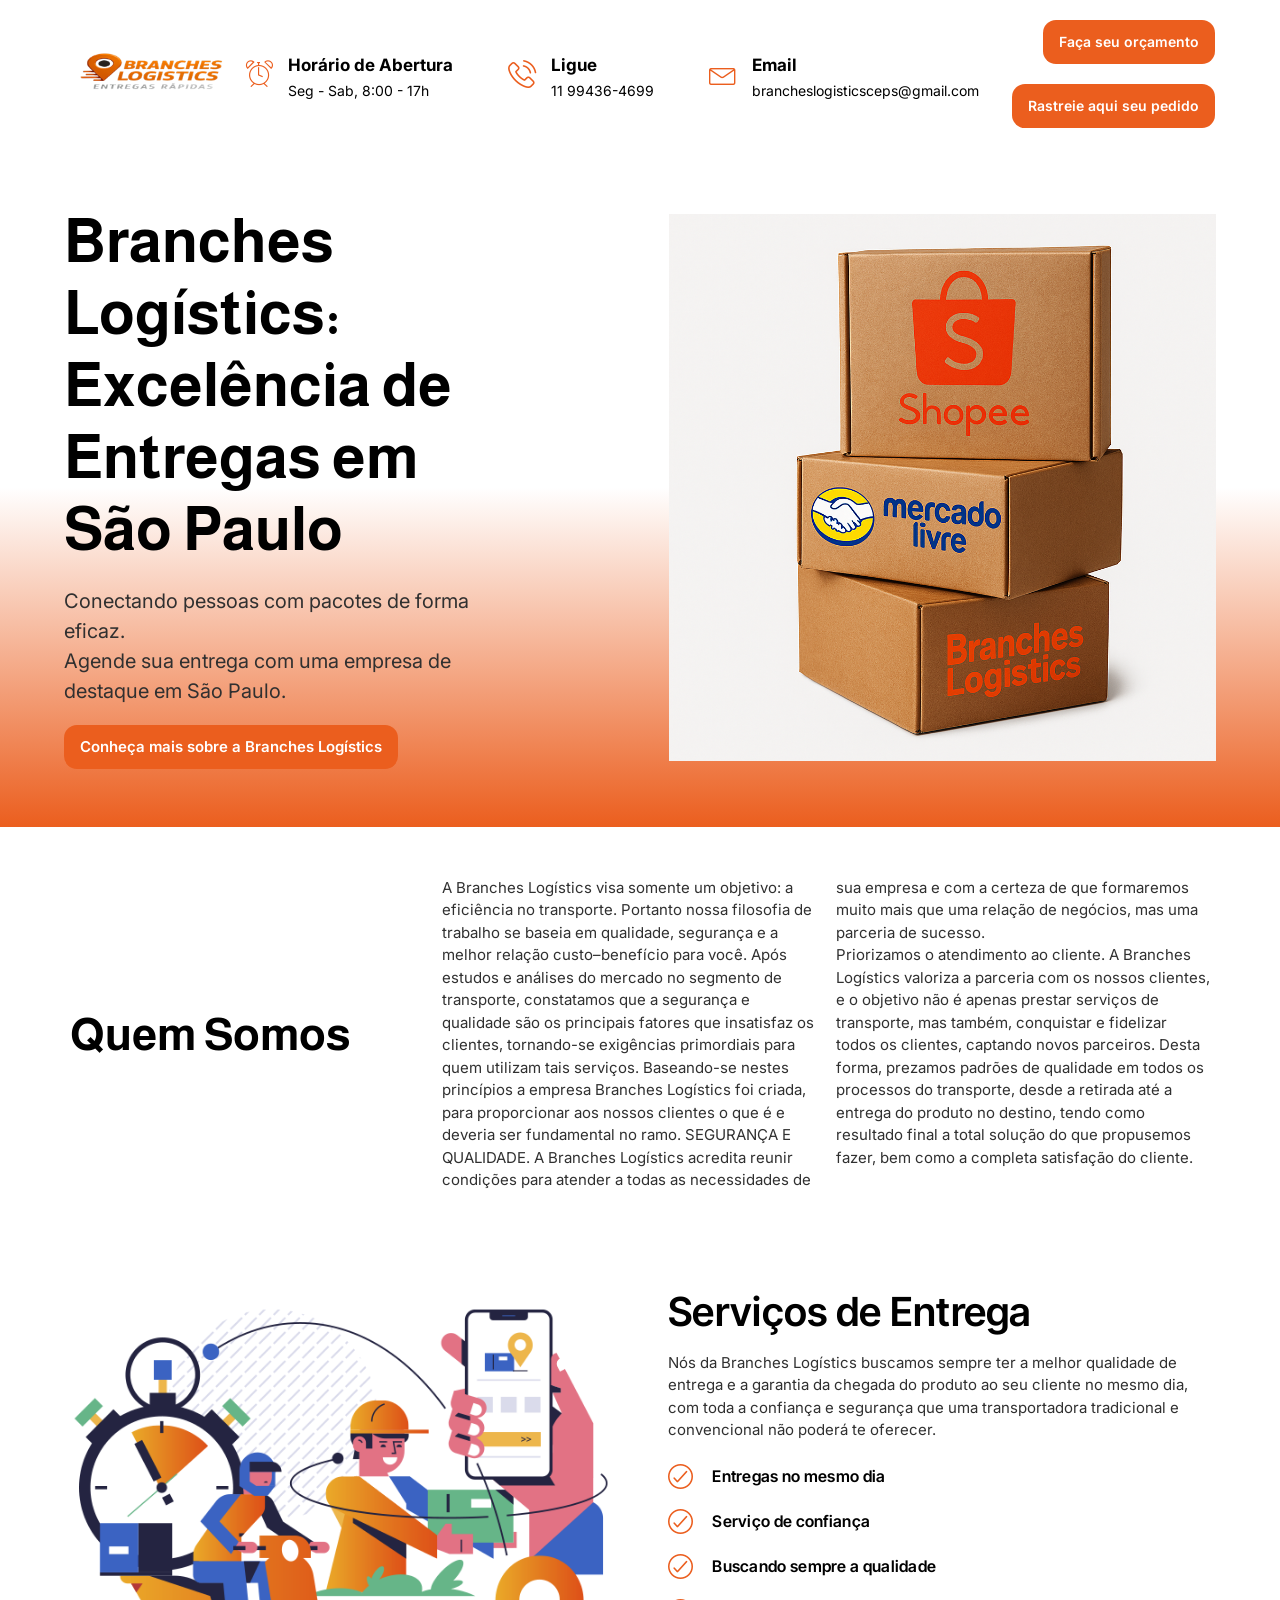
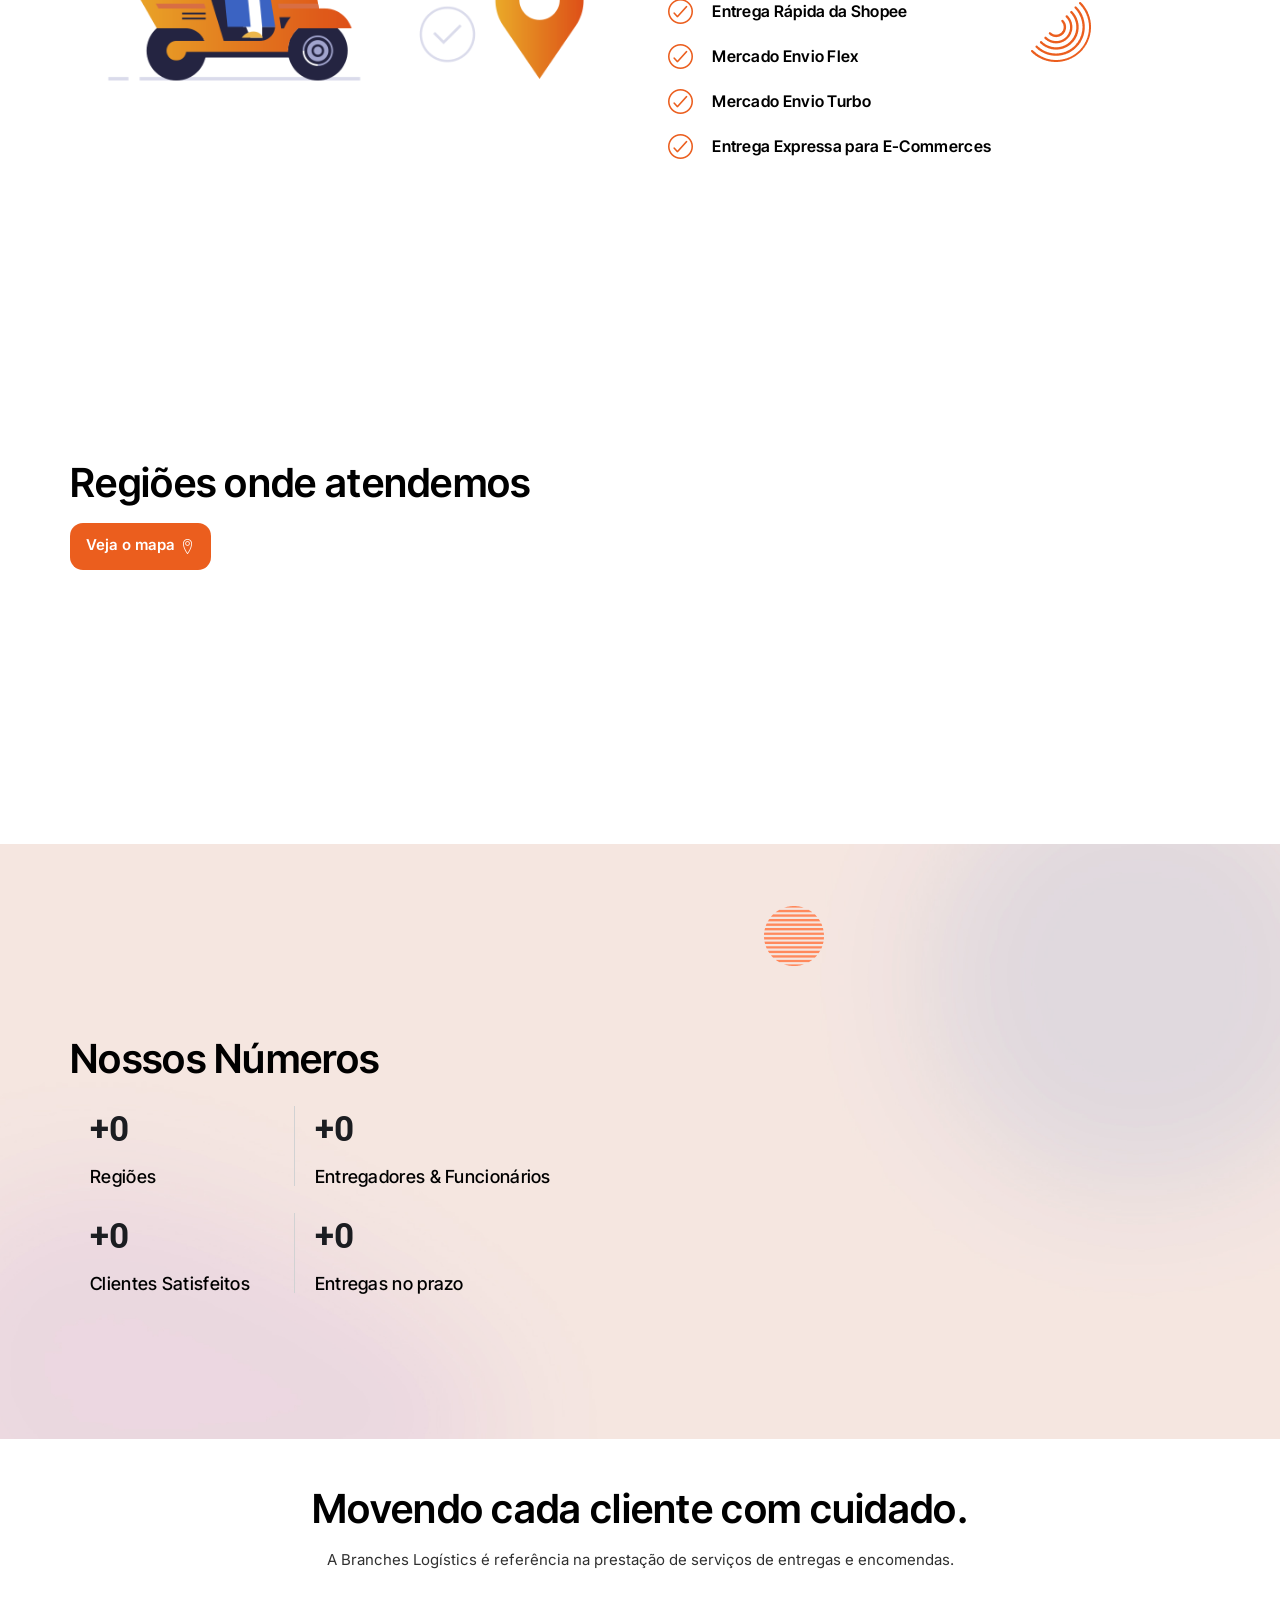
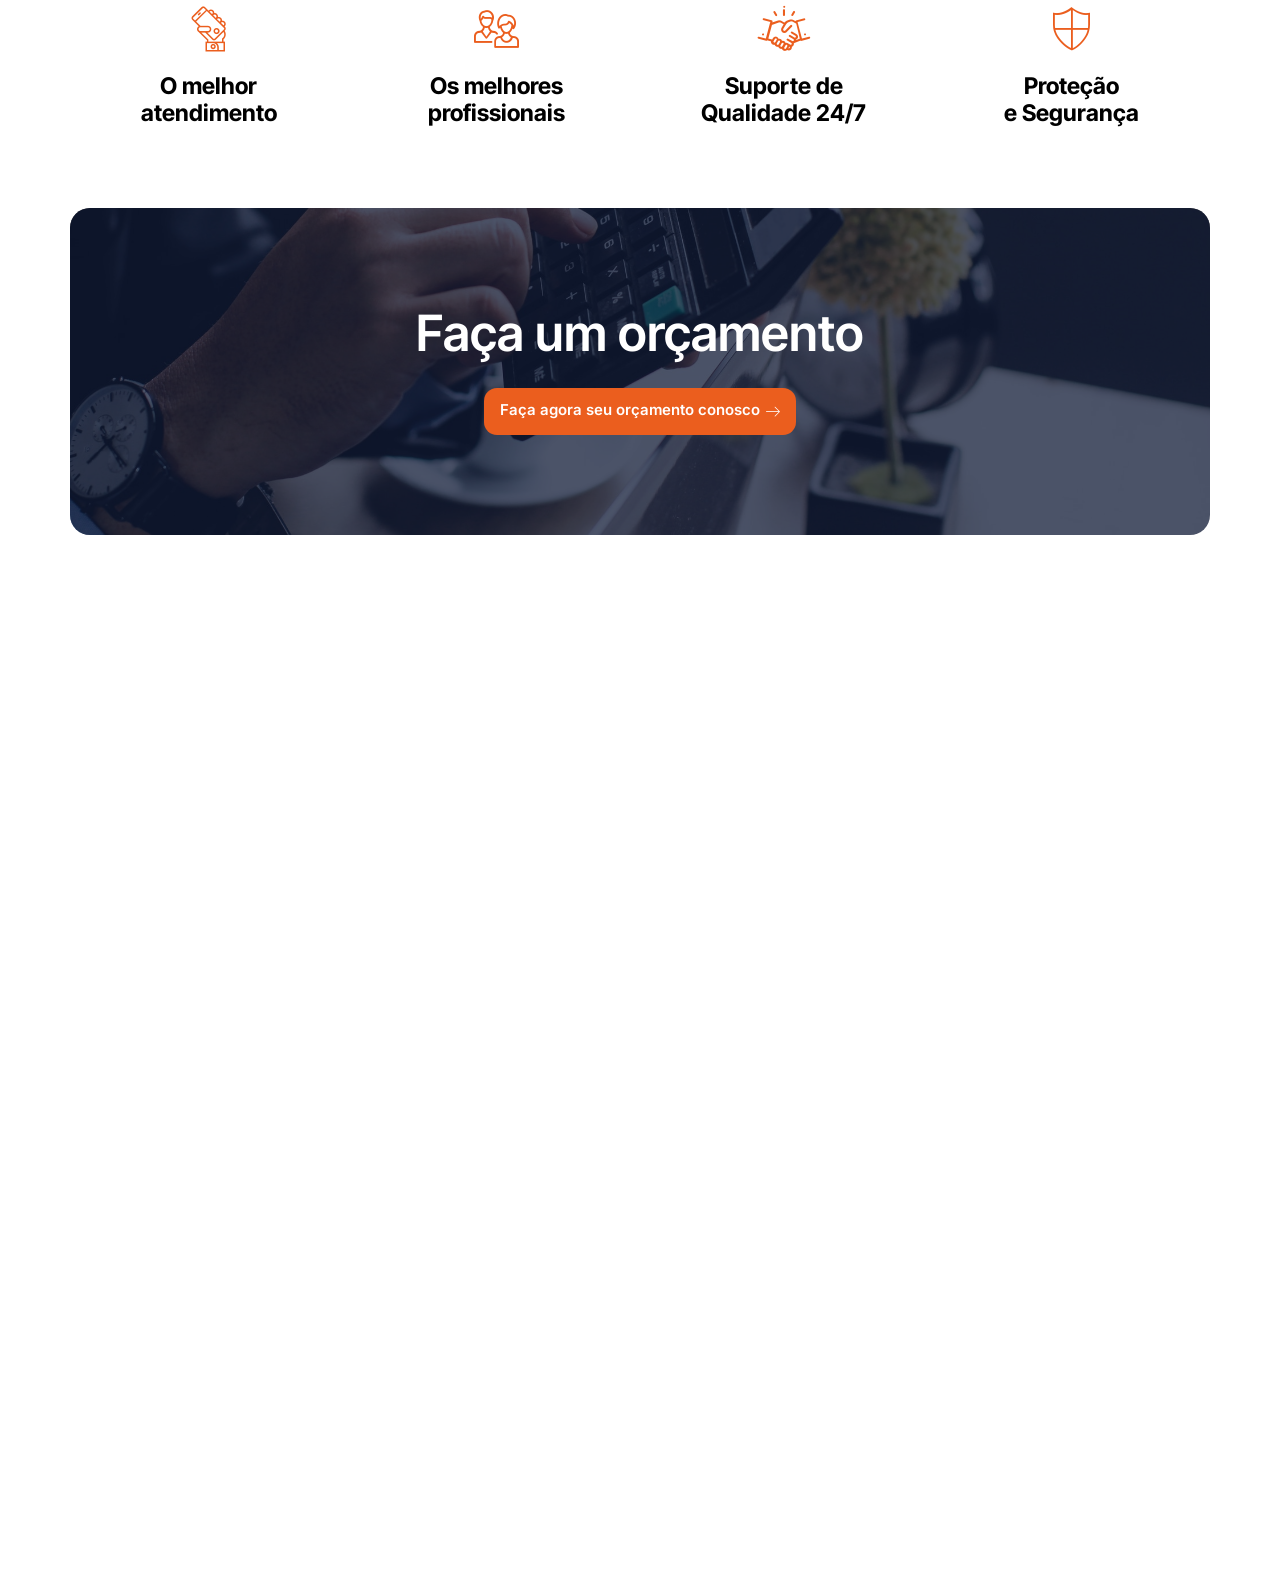
==== index.html @ d9b0947a "Update index.html" ====
<!DOCTYPE html>
<html lang="pt-BR">

<!-- Mirrored from jgexpress.com.br/ by HTTrack Website Copier/3.x [XR&CO'2014], Fri, 16 May 2025 19:35:27 GMT -->
<!-- Added by HTTrack -->
<meta http-equiv="content-type" content="text/html;charset=UTF-8" /><!-- /Added by HTTrack -->

<head>
	<meta charset="UTF-8">
	<meta name='robots' content='index, follow, max-image-preview:large, max-snippet:-1, max-video-preview:-1' />
	<style>
		img:is([sizes="auto" i], [sizes^="auto," i]) {
			contain-intrinsic-size: 3000px 1500px
		}
	</style>

	<!-- Google Tag Manager for WordPress by gtm4wp.com -->
	<script data-cfasync="false" data-pagespeed-no-defer>
		var gtm4wp_datalayer_name = "dataLayer";
		var dataLayer = dataLayer || [];
	</script>
	<!-- End Google Tag Manager for WordPress by gtm4wp.com -->
	<!-- This site is optimized with the Yoast SEO plugin v24.1 - https://yoast.com/wordpress/plugins/seo/ -->
	<title>Branches Logístics &#8211; Envios Flex e Transportadora Ceps.</title>
	<link rel="canonical" href="index.html" />
	<meta property="og:locale" content="pt_BR" />
	<meta property="og:type" content="website" />
	<meta property="og:title" content="Branches Logístics &#8211; Envios Flex e Transportadora Ceps." />
	<meta property="og:description"
		content="Horário de Abertura Seg &#8211; Sab, 8:00 &#8211; 17h Ligue 11 99436-4699 Email brancheslogisticsceps@gmail.com
 Faça seu orçamento Rastreie aqui seu pedido Branches Logístics: Excelência de Entregas em São Paulo Conectando pessoas com pacotes de forma eficaz.Agende sua entrega com uma empresa de destaque em São Paulo. Conheça mais sobre a Branches Logístics Quem Somos A [&hellip;]" />
	<meta property="og:url" content="https://jgexpress.com.br/" />
	<meta property="og:site_name" content="Branches Logístics" />
	<meta property="article:publisher" content="https://www.facebook.com/profile.php?viewas=100000686899395&id=61579721847602" />
	<meta property="article:modified_time" content="2025-04-14T14:12:46+00:00" />
	<meta property="og:image" content="https://jgexpress.com.br/wp-content/uploads/2022/06/alifferlogo.png" />
	<meta property="og:image:width" content="1920" />
	<meta property="og:image:height" content="1080" />
	<meta property="og:image:type" content="image/png" />
	<meta name="twitter:card" content="summary_large_image" />
	<script type="application/ld+json"
		class="yoast-schema-graph">{"@context":"https://schema.org","@graph":[{"@type":"WebPage","@id":"https://jgexpress.com.br/","url":"https://jgexpress.com.br/","name":"Branches Logístics &#8211; Envios Flex e Transportadora Ceps.","isPartOf":{"@id":"https://jgexpress.com.br/#website"},"about":{"@id":"https://jgexpress.com.br/#organization"},"primaryImageOfPage":{"@id":"https://jgexpress.com.br/#primaryimage"},"image":{"@id":"https://jgexpress.com.br/#primaryimage"},"thumbnailUrl":"https://jgexpress.com.br/wp-content/uploads/2022/06/alifferlogo.png","datePublished":"2022-06-01T20:10:25+00:00","dateModified":"2025-04-14T14:12:46+00:00","breadcrumb":{"@id":"https://jgexpress.com.br/#breadcrumb"},"inLanguage":"pt-BR","potentialAction":[{"@type":"ReadAction","target":["https://jgexpress.com.br/"]}]},{"@type":"ImageObject","inLanguage":"pt-BR","@id":"https://jgexpress.com.br/#primaryimage","url":"https://jgexpress.com.br/wp-content/uploads/2022/06/alifferlogo.png","contentUrl":"https://jgexpress.com.br/wp-content/uploads/2022/06/alifferlogo.png","width":1920,"height":1080},{"@type":"BreadcrumbList","@id":"https://jgexpress.com.br/#breadcrumb","itemListElement":[{"@type":"ListItem","position":1,"name":"Início"}]},{"@type":"WebSite","@id":"https://jgexpress.com.br/#website","url":"https://jgexpress.com.br/","name":"Branches Logístics","description":"Envios Flex e Transportadora Ceps.","publisher":{"@id":"https://jgexpress.com.br/#organization"},"potentialAction":[{"@type":"SearchAction","target":{"@type":"EntryPoint","urlTemplate":"https://jgexpress.com.br/?s={search_term_string}"},"query-input":{"@type":"PropertyValueSpecification","valueRequired":true,"valueName":"search_term_string"}}],"inLanguage":"pt-BR"},{"@type":"Organization","@id":"https://jgexpress.com.br/#organization","name":"Branches Logístics","url":"https://jgexpress.com.br/","logo":{"@type":"ImageObject","inLanguage":"pt-BR","@id":"https://jgexpress.com.br/#/schema/logo/image/","url":"https://jgexpress.com.br/wp-content/uploads/2022/06/alifferlogo.png","contentUrl":"https://jgexpress.com.br/wp-content/uploads/2022/06/alifferlogo.png","width":1920,"height":1080,"caption":"Branches Logístics"},"image":{"@id":"https://jgexpress.com.br/#/schema/logo/image/"},"sameAs":["https://www.facebook.com/profile.php?viewas=100000686899395&id=61579721847602","https://www.instagram.com/logistica_branches/"]}]}</script>
	<!-- / Yoast SEO plugin. -->
	<!-- Google tag (gtag.js) -->
<script async src="https://www.googletagmanager.com/gtag/js?id=AW-17474644419"></script>
<script>
  window.dataLayer = window.dataLayer || [];
  function gtag(){dataLayer.push(arguments);}
  gtag('js', new Date());

  gtag('config', 'AW-17474644419');
</script>


	<link rel="alternate" type="application/rss+xml" title="Feed para Branches Logístics &raquo;"
		href="feed/index.html" />
	<link rel="alternate" type="application/rss+xml" title="Feed de comentários para Branches Logístics &raquo;"
		href="comments/feed/index.html" />
	<script>
		window._wpemojiSettings = { "baseUrl": "https:\/\/s.w.org\/images\/core\/emoji\/15.1.0\/72x72\/", "ext": ".png", "svgUrl": "https:\/\/s.w.org\/images\/core\/emoji\/15.1.0\/svg\/", "svgExt": ".svg", "source": { "concatemoji": "https:\/\/jgexpress.com.br\/wp-includes\/js\/wp-emoji-release.min.js?ver=6.8.1" } };
		/*! This file is auto-generated */
		!function (i, n) { var o, s, e; function c(e) { try { var t = { supportTests: e, timestamp: (new Date).valueOf() }; sessionStorage.setItem(o, JSON.stringify(t)) } catch (e) { } } function p(e, t, n) { e.clearRect(0, 0, e.canvas.width, e.canvas.height), e.fillText(t, 0, 0); var t = new Uint32Array(e.getImageData(0, 0, e.canvas.width, e.canvas.height).data), r = (e.clearRect(0, 0, e.canvas.width, e.canvas.height), e.fillText(n, 0, 0), new Uint32Array(e.getImageData(0, 0, e.canvas.width, e.canvas.height).data)); return t.every(function (e, t) { return e === r[t] }) } function u(e, t, n) { switch (t) { case "flag": return n(e, "\ud83c\udff3\ufe0f\u200d\u26a7\ufe0f", "\ud83c\udff3\ufe0f\u200b\u26a7\ufe0f") ? !1 : !n(e, "\ud83c\uddfa\ud83c\uddf3", "\ud83c\uddfa\u200b\ud83c\uddf3") && !n(e, "\ud83c\udff4\udb40\udc67\udb40\udc62\udb40\udc65\udb40\udc6e\udb40\udc67\udb40\udc7f", "\ud83c\udff4\u200b\udb40\udc67\u200b\udb40\udc62\u200b\udb40\udc65\u200b\udb40\udc6e\u200b\udb40\udc67\u200b\udb40\udc7f"); case "emoji": return !n(e, "\ud83d\udc26\u200d\ud83d\udd25", "\ud83d\udc26\u200b\ud83d\udd25") }return !1 } function f(e, t, n) { var r = "undefined" != typeof WorkerGlobalScope && self instanceof WorkerGlobalScope ? new OffscreenCanvas(300, 150) : i.createElement("canvas"), a = r.getContext("2d", { willReadFrequently: !0 }), o = (a.textBaseline = "top", a.font = "600 32px Arial", {}); return e.forEach(function (e) { o[e] = t(a, e, n) }), o } function t(e) { var t = i.createElement("script"); t.src = e, t.defer = !0, i.head.appendChild(t) } "undefined" != typeof Promise && (o = "wpEmojiSettingsSupports", s = ["flag", "emoji"], n.supports = { everything: !0, everythingExceptFlag: !0 }, e = new Promise(function (e) { i.addEventListener("DOMContentLoaded", e, { once: !0 }) }), new Promise(function (t) { var n = function () { try { var e = JSON.parse(sessionStorage.getItem(o)); if ("object" == typeof e && "number" == typeof e.timestamp && (new Date).valueOf() < e.timestamp + 604800 && "object" == typeof e.supportTests) return e.supportTests } catch (e) { } return null }(); if (!n) { if ("undefined" != typeof Worker && "undefined" != typeof OffscreenCanvas && "undefined" != typeof URL && URL.createObjectURL && "undefined" != typeof Blob) try { var e = "postMessage(" + f.toString() + "(" + [JSON.stringify(s), u.toString(), p.toString()].join(",") + "));", r = new Blob([e], { type: "text/javascript" }), a = new Worker(URL.createObjectURL(r), { name: "wpTestEmojiSupports" }); return void (a.onmessage = function (e) { c(n = e.data), a.terminate(), t(n) }) } catch (e) { } c(n = f(s, u, p)) } t(n) }).then(function (e) { for (var t in e) n.supports[t] = e[t], n.supports.everything = n.supports.everything && n.supports[t], "flag" !== t && (n.supports.everythingExceptFlag = n.supports.everythingExceptFlag && n.supports[t]); n.supports.everythingExceptFlag = n.supports.everythingExceptFlag && !n.supports.flag, n.DOMReady = !1, n.readyCallback = function () { n.DOMReady = !0 } }).then(function () { return e }).then(function () { var e; n.supports.everything || (n.readyCallback(), (e = n.source || {}).concatemoji ? t(e.concatemoji) : e.wpemoji && e.twemoji && (t(e.twemoji), t(e.wpemoji))) })) }((window, document), window._wpemojiSettings);
	</script>
	<link rel='stylesheet' id='tf-font-awesome-css'
		href='wp-content/plugins/elementor/assets/lib/font-awesome/css/all.min0899.css?ver=6.8.1' media='all' />
	<link rel='stylesheet' id='tf-regular-css'
		href='wp-content/plugins/elementor/assets/lib/font-awesome/css/regular.min0899.css?ver=6.8.1' media='all' />
	<link rel='stylesheet' id='tf-header-footer-css'
		href='wp-content/plugins/themesflat-addons-for-elementor/assets/css/tf-header-footer0899.css?ver=6.8.1'
		media='all' />
	<style id='wp-emoji-styles-inline-css'>
		img.wp-smiley,
		img.emoji {
			display: inline !important;
			border: none !important;
			box-shadow: none !important;
			height: 1em !important;
			width: 1em !important;
			margin: 0 0.07em !important;
			vertical-align: -0.1em !important;
			background: none !important;
			padding: 0 !important;
		}
	</style>
	<style id='global-styles-inline-css'>
		:root {
			--wp--preset--aspect-ratio--square: 1;
			--wp--preset--aspect-ratio--4-3: 4/3;
			--wp--preset--aspect-ratio--3-4: 3/4;
			--wp--preset--aspect-ratio--3-2: 3/2;
			--wp--preset--aspect-ratio--2-3: 2/3;
			--wp--preset--aspect-ratio--16-9: 16/9;
			--wp--preset--aspect-ratio--9-16: 9/16;
			--wp--preset--color--black: #000000;
			--wp--preset--color--cyan-bluish-gray: #abb8c3;
			--wp--preset--color--white: #ffffff;
			--wp--preset--color--pale-pink: #f78da7;
			--wp--preset--color--vivid-red: #cf2e2e;
			--wp--preset--color--luminous-vivid-orange: #ff6900;
			--wp--preset--color--luminous-vivid-amber: #fcb900;
			--wp--preset--color--light-green-cyan: #7bdcb5;
			--wp--preset--color--vivid-green-cyan: #00d084;
			--wp--preset--color--pale-cyan-blue: #8ed1fc;
			--wp--preset--color--vivid-cyan-blue: #0693e3;
			--wp--preset--color--vivid-purple: #9b51e0;
			--wp--preset--gradient--vivid-cyan-blue-to-vivid-purple: linear-gradient(135deg, rgba(6, 147, 227, 1) 0%, rgb(155, 81, 224) 100%);
			--wp--preset--gradient--light-green-cyan-to-vivid-green-cyan: linear-gradient(135deg, rgb(122, 220, 180) 0%, rgb(0, 208, 130) 100%);
			--wp--preset--gradient--luminous-vivid-amber-to-luminous-vivid-orange: linear-gradient(135deg, rgba(252, 185, 0, 1) 0%, rgba(255, 105, 0, 1) 100%);
			--wp--preset--gradient--luminous-vivid-orange-to-vivid-red: linear-gradient(135deg, rgba(255, 105, 0, 1) 0%, rgb(207, 46, 46) 100%);
			--wp--preset--gradient--very-light-gray-to-cyan-bluish-gray: linear-gradient(135deg, rgb(238, 238, 238) 0%, rgb(169, 184, 195) 100%);
			--wp--preset--gradient--cool-to-warm-spectrum: linear-gradient(135deg, rgb(74, 234, 220) 0%, rgb(151, 120, 209) 20%, rgb(207, 42, 186) 40%, rgb(238, 44, 130) 60%, rgb(251, 105, 98) 80%, rgb(254, 248, 76) 100%);
			--wp--preset--gradient--blush-light-purple: linear-gradient(135deg, rgb(255, 206, 236) 0%, rgb(152, 150, 240) 100%);
			--wp--preset--gradient--blush-bordeaux: linear-gradient(135deg, rgb(254, 205, 165) 0%, rgb(254, 45, 45) 50%, rgb(107, 0, 62) 100%);
			--wp--preset--gradient--luminous-dusk: linear-gradient(135deg, rgb(255, 203, 112) 0%, rgb(199, 81, 192) 50%, rgb(65, 88, 208) 100%);
			--wp--preset--gradient--pale-ocean: linear-gradient(135deg, rgb(255, 245, 203) 0%, rgb(182, 227, 212) 50%, rgb(51, 167, 181) 100%);
			--wp--preset--gradient--electric-grass: linear-gradient(135deg, rgb(202, 248, 128) 0%, rgb(113, 206, 126) 100%);
			--wp--preset--gradient--midnight: linear-gradient(135deg, rgb(2, 3, 129) 0%, rgb(40, 116, 252) 100%);
			--wp--preset--font-size--small: 13px;
			--wp--preset--font-size--medium: 20px;
			--wp--preset--font-size--large: 36px;
			--wp--preset--font-size--x-large: 42px;
			--wp--preset--spacing--20: 0.44rem;
			--wp--preset--spacing--30: 0.67rem;
			--wp--preset--spacing--40: 1rem;
			--wp--preset--spacing--50: 1.5rem;
			--wp--preset--spacing--60: 2.25rem;
			--wp--preset--spacing--70: 3.38rem;
			--wp--preset--spacing--80: 5.06rem;
			--wp--preset--shadow--natural: 6px 6px 9px rgba(0, 0, 0, 0.2);
			--wp--preset--shadow--deep: 12px 12px 50px rgba(0, 0, 0, 0.4);
			--wp--preset--shadow--sharp: 6px 6px 0px rgba(0, 0, 0, 0.2);
			--wp--preset--shadow--outlined: 6px 6px 0px -3px rgba(255, 255, 255, 1), 6px 6px rgba(0, 0, 0, 1);
			--wp--preset--shadow--crisp: 6px 6px 0px rgba(0, 0, 0, 1);
		}

		:root {
			--wp--style--global--content-size: 800px;
			--wp--style--global--wide-size: 1200px;
		}

		:where(body) {
			margin: 0;
		}

		.wp-site-blocks>.alignleft {
			float: left;
			margin-right: 2em;
		}

		.wp-site-blocks>.alignright {
			float: right;
			margin-left: 2em;
		}

		.wp-site-blocks>.aligncenter {
			justify-content: center;
			margin-left: auto;
			margin-right: auto;
		}

		:where(.wp-site-blocks)>* {
			margin-block-start: 24px;
			margin-block-end: 0;
		}

		:where(.wp-site-blocks)> :first-child {
			margin-block-start: 0;
		}

		:where(.wp-site-blocks)> :last-child {
			margin-block-end: 0;
		}

		:root {
			--wp--style--block-gap: 24px;
		}

		:root :where(.is-layout-flow)> :first-child {
			margin-block-start: 0;
		}

		:root :where(.is-layout-flow)> :last-child {
			margin-block-end: 0;
		}

		:root :where(.is-layout-flow)>* {
			margin-block-start: 24px;
			margin-block-end: 0;
		}

		:root :where(.is-layout-constrained)> :first-child {
			margin-block-start: 0;
		}

		:root :where(.is-layout-constrained)> :last-child {
			margin-block-end: 0;
		}

		:root :where(.is-layout-constrained)>* {
			margin-block-start: 24px;
			margin-block-end: 0;
		}

		:root :where(.is-layout-flex) {
			gap: 24px;
		}

		:root :where(.is-layout-grid) {
			gap: 24px;
		}

		.is-layout-flow>.alignleft {
			float: left;
			margin-inline-start: 0;
			margin-inline-end: 2em;
		}

		.is-layout-flow>.alignright {
			float: right;
			margin-inline-start: 2em;
			margin-inline-end: 0;
		}

		.is-layout-flow>.aligncenter {
			margin-left: auto !important;
			margin-right: auto !important;
		}

		.is-layout-constrained>.alignleft {
			float: left;
			margin-inline-start: 0;
			margin-inline-end: 2em;
		}

		.is-layout-constrained>.alignright {
			float: right;
			margin-inline-start: 2em;
			margin-inline-end: 0;
		}

		.is-layout-constrained>.aligncenter {
			margin-left: auto !important;
			margin-right: auto !important;
		}

		.is-layout-constrained> :where(:not(.alignleft):not(.alignright):not(.alignfull)) {
			max-width: var(--wp--style--global--content-size);
			margin-left: auto !important;
			margin-right: auto !important;
		}

		.is-layout-constrained>.alignwide {
			max-width: var(--wp--style--global--wide-size);
		}

		body .is-layout-flex {
			display: flex;
		}

		.is-layout-flex {
			flex-wrap: wrap;
			align-items: center;
		}

		.is-layout-flex> :is(*, div) {
			margin: 0;
		}

		body .is-layout-grid {
			display: grid;
		}

		.is-layout-grid> :is(*, div) {
			margin: 0;
		}

		body {
			padding-top: 0px;
			padding-right: 0px;
			padding-bottom: 0px;
			padding-left: 0px;
		}

		a:where(:not(.wp-element-button)) {
			text-decoration: underline;
		}

		:root :where(.wp-element-button, .wp-block-button__link) {
			background-color: #32373c;
			border-width: 0;
			color: #fff;
			font-family: inherit;
			font-size: inherit;
			line-height: inherit;
			padding: calc(0.667em + 2px) calc(1.333em + 2px);
			text-decoration: none;
		}

		.has-black-color {
			color: var(--wp--preset--color--black) !important;
		}

		.has-cyan-bluish-gray-color {
			color: var(--wp--preset--color--cyan-bluish-gray) !important;
		}

		.has-white-color {
			color: var(--wp--preset--color--white) !important;
		}

		.has-pale-pink-color {
			color: var(--wp--preset--color--pale-pink) !important;
		}

		.has-vivid-red-color {
			color: var(--wp--preset--color--vivid-red) !important;
		}

		.has-luminous-vivid-orange-color {
			color: var(--wp--preset--color--luminous-vivid-orange) !important;
		}

		.has-luminous-vivid-amber-color {
			color: var(--wp--preset--color--luminous-vivid-amber) !important;
		}

		.has-light-green-cyan-color {
			color: var(--wp--preset--color--light-green-cyan) !important;
		}

		.has-vivid-green-cyan-color {
			color: var(--wp--preset--color--vivid-green-cyan) !important;
		}

		.has-pale-cyan-blue-color {
			color: var(--wp--preset--color--pale-cyan-blue) !important;
		}

		.has-vivid-cyan-blue-color {
			color: var(--wp--preset--color--vivid-cyan-blue) !important;
		}

		.has-vivid-purple-color {
			color: var(--wp--preset--color--vivid-purple) !important;
		}

		.has-black-background-color {
			background-color: var(--wp--preset--color--black) !important;
		}

		.has-cyan-bluish-gray-background-color {
			background-color: var(--wp--preset--color--cyan-bluish-gray) !important;
		}

		.has-white-background-color {
			background-color: var(--wp--preset--color--white) !important;
		}

		.has-pale-pink-background-color {
			background-color: var(--wp--preset--color--pale-pink) !important;
		}

		.has-vivid-red-background-color {
			background-color: var(--wp--preset--color--vivid-red) !important;
		}

		.has-luminous-vivid-orange-background-color {
			background-color: var(--wp--preset--color--luminous-vivid-orange) !important;
		}

		.has-luminous-vivid-amber-background-color {
			background-color: var(--wp--preset--color--luminous-vivid-amber) !important;
		}

		.has-light-green-cyan-background-color {
			background-color: var(--wp--preset--color--light-green-cyan) !important;
		}

		.has-vivid-green-cyan-background-color {
			background-color: var(--wp--preset--color--vivid-green-cyan) !important;
		}

		.has-pale-cyan-blue-background-color {
			background-color: var(--wp--preset--color--pale-cyan-blue) !important;
		}

		.has-vivid-cyan-blue-background-color {
			background-color: var(--wp--preset--color--vivid-cyan-blue) !important;
		}

		.has-vivid-purple-background-color {
			background-color: var(--wp--preset--color--vivid-purple) !important;
		}

		.has-black-border-color {
			border-color: var(--wp--preset--color--black) !important;
		}

		.has-cyan-bluish-gray-border-color {
			border-color: var(--wp--preset--color--cyan-bluish-gray) !important;
		}

		.has-white-border-color {
			border-color: var(--wp--preset--color--white) !important;
		}

		.has-pale-pink-border-color {
			border-color: var(--wp--preset--color--pale-pink) !important;
		}

		.has-vivid-red-border-color {
			border-color: var(--wp--preset--color--vivid-red) !important;
		}

		.has-luminous-vivid-orange-border-color {
			border-color: var(--wp--preset--color--luminous-vivid-orange) !important;
		}

		.has-luminous-vivid-amber-border-color {
			border-color: var(--wp--preset--color--luminous-vivid-amber) !important;
		}

		.has-light-green-cyan-border-color {
			border-color: var(--wp--preset--color--light-green-cyan) !important;
		}

		.has-vivid-green-cyan-border-color {
			border-color: var(--wp--preset--color--vivid-green-cyan) !important;
		}

		.has-pale-cyan-blue-border-color {
			border-color: var(--wp--preset--color--pale-cyan-blue) !important;
		}

		.has-vivid-cyan-blue-border-color {
			border-color: var(--wp--preset--color--vivid-cyan-blue) !important;
		}

		.has-vivid-purple-border-color {
			border-color: var(--wp--preset--color--vivid-purple) !important;
		}

		.has-vivid-cyan-blue-to-vivid-purple-gradient-background {
			background: var(--wp--preset--gradient--vivid-cyan-blue-to-vivid-purple) !important;
		}

		.has-light-green-cyan-to-vivid-green-cyan-gradient-background {
			background: var(--wp--preset--gradient--light-green-cyan-to-vivid-green-cyan) !important;
		}

		.has-luminous-vivid-amber-to-luminous-vivid-orange-gradient-background {
			background: var(--wp--preset--gradient--luminous-vivid-amber-to-luminous-vivid-orange) !important;
		}

		.has-luminous-vivid-orange-to-vivid-red-gradient-background {
			background: var(--wp--preset--gradient--luminous-vivid-orange-to-vivid-red) !important;
		}

		.has-very-light-gray-to-cyan-bluish-gray-gradient-background {
			background: var(--wp--preset--gradient--very-light-gray-to-cyan-bluish-gray) !important;
		}

		.has-cool-to-warm-spectrum-gradient-background {
			background: var(--wp--preset--gradient--cool-to-warm-spectrum) !important;
		}

		.has-blush-light-purple-gradient-background {
			background: var(--wp--preset--gradient--blush-light-purple) !important;
		}

		.has-blush-bordeaux-gradient-background {
			background: var(--wp--preset--gradient--blush-bordeaux) !important;
		}

		.has-luminous-dusk-gradient-background {
			background: var(--wp--preset--gradient--luminous-dusk) !important;
		}

		.has-pale-ocean-gradient-background {
			background: var(--wp--preset--gradient--pale-ocean) !important;
		}

		.has-electric-grass-gradient-background {
			background: var(--wp--preset--gradient--electric-grass) !important;
		}

		.has-midnight-gradient-background {
			background: var(--wp--preset--gradient--midnight) !important;
		}

		.has-small-font-size {
			font-size: var(--wp--preset--font-size--small) !important;
		}

		.has-medium-font-size {
			font-size: var(--wp--preset--font-size--medium) !important;
		}

		.has-large-font-size {
			font-size: var(--wp--preset--font-size--large) !important;
		}

		.has-x-large-font-size {
			font-size: var(--wp--preset--font-size--x-large) !important;
		}

		:root :where(.wp-block-pullquote) {
			font-size: 1.5em;
			line-height: 1.6;
		}
	</style>
	<link rel='stylesheet' id='hello-elementor-css' href='wp-content/themes/hello-elementor/style.mindeae.css?ver=3.2.1'
		media='all' />
	<link rel='stylesheet' id='hello-elementor-theme-style-css'
		href='wp-content/themes/hello-elementor/theme.mindeae.css?ver=3.2.1' media='all' />
	<link rel='stylesheet' id='hello-elementor-header-footer-css'
		href='wp-content/themes/hello-elementor/header-footer.mindeae.css?ver=3.2.1' media='all' />
	<link rel='stylesheet' id='elementor-frontend-css'
		href='wp-content/uploads/elementor/css/custom-frontend.min7d96.css?ver=1734971935' media='all' />
	<style id='elementor-frontend-inline-css'>
		@-webkit-keyframes ha_fadeIn {
			0% {
				opacity: 0
			}

			to {
				opacity: 1
			}
		}

		@keyframes ha_fadeIn {
			0% {
				opacity: 0
			}

			to {
				opacity: 1
			}
		}

		@-webkit-keyframes ha_zoomIn {
			0% {
				opacity: 0;
				-webkit-transform: scale3d(.3, .3, .3);
				transform: scale3d(.3, .3, .3)
			}

			50% {
				opacity: 1
			}
		}

		@keyframes ha_zoomIn {
			0% {
				opacity: 0;
				-webkit-transform: scale3d(.3, .3, .3);
				transform: scale3d(.3, .3, .3)
			}

			50% {
				opacity: 1
			}
		}

		@-webkit-keyframes ha_rollIn {
			0% {
				opacity: 0;
				-webkit-transform: translate3d(-100%, 0, 0) rotate3d(0, 0, 1, -120deg);
				transform: translate3d(-100%, 0, 0) rotate3d(0, 0, 1, -120deg)
			}

			to {
				opacity: 1
			}
		}

		@keyframes ha_rollIn {
			0% {
				opacity: 0;
				-webkit-transform: translate3d(-100%, 0, 0) rotate3d(0, 0, 1, -120deg);
				transform: translate3d(-100%, 0, 0) rotate3d(0, 0, 1, -120deg)
			}

			to {
				opacity: 1
			}
		}

		@-webkit-keyframes ha_bounce {

			0%,
			20%,
			53%,
			to {
				-webkit-animation-timing-function: cubic-bezier(.215, .61, .355, 1);
				animation-timing-function: cubic-bezier(.215, .61, .355, 1)
			}

			40%,
			43% {
				-webkit-transform: translate3d(0, -30px, 0) scaleY(1.1);
				transform: translate3d(0, -30px, 0) scaleY(1.1);
				-webkit-animation-timing-function: cubic-bezier(.755, .05, .855, .06);
				animation-timing-function: cubic-bezier(.755, .05, .855, .06)
			}

			70% {
				-webkit-transform: translate3d(0, -15px, 0) scaleY(1.05);
				transform: translate3d(0, -15px, 0) scaleY(1.05);
				-webkit-animation-timing-function: cubic-bezier(.755, .05, .855, .06);
				animation-timing-function: cubic-bezier(.755, .05, .855, .06)
			}

			80% {
				-webkit-transition-timing-function: cubic-bezier(.215, .61, .355, 1);
				transition-timing-function: cubic-bezier(.215, .61, .355, 1);
				-webkit-transform: translate3d(0, 0, 0) scaleY(.95);
				transform: translate3d(0, 0, 0) scaleY(.95)
			}

			90% {
				-webkit-transform: translate3d(0, -4px, 0) scaleY(1.02);
				transform: translate3d(0, -4px, 0) scaleY(1.02)
			}
		}

		@keyframes ha_bounce {

			0%,
			20%,
			53%,
			to {
				-webkit-animation-timing-function: cubic-bezier(.215, .61, .355, 1);
				animation-timing-function: cubic-bezier(.215, .61, .355, 1)
			}

			40%,
			43% {
				-webkit-transform: translate3d(0, -30px, 0) scaleY(1.1);
				transform: translate3d(0, -30px, 0) scaleY(1.1);
				-webkit-animation-timing-function: cubic-bezier(.755, .05, .855, .06);
				animation-timing-function: cubic-bezier(.755, .05, .855, .06)
			}

			70% {
				-webkit-transform: translate3d(0, -15px, 0) scaleY(1.05);
				transform: translate3d(0, -15px, 0) scaleY(1.05);
				-webkit-animation-timing-function: cubic-bezier(.755, .05, .855, .06);
				animation-timing-function: cubic-bezier(.755, .05, .855, .06)
			}

			80% {
				-webkit-transition-timing-function: cubic-bezier(.215, .61, .355, 1);
				transition-timing-function: cubic-bezier(.215, .61, .355, 1);
				-webkit-transform: translate3d(0, 0, 0) scaleY(.95);
				transform: translate3d(0, 0, 0) scaleY(.95)
			}

			90% {
				-webkit-transform: translate3d(0, -4px, 0) scaleY(1.02);
				transform: translate3d(0, -4px, 0) scaleY(1.02)
			}
		}

		@-webkit-keyframes ha_bounceIn {

			0%,
			20%,
			40%,
			60%,
			80%,
			to {
				-webkit-animation-timing-function: cubic-bezier(.215, .61, .355, 1);
				animation-timing-function: cubic-bezier(.215, .61, .355, 1)
			}

			0% {
				opacity: 0;
				-webkit-transform: scale3d(.3, .3, .3);
				transform: scale3d(.3, .3, .3)
			}

			20% {
				-webkit-transform: scale3d(1.1, 1.1, 1.1);
				transform: scale3d(1.1, 1.1, 1.1)
			}

			40% {
				-webkit-transform: scale3d(.9, .9, .9);
				transform: scale3d(.9, .9, .9)
			}

			60% {
				opacity: 1;
				-webkit-transform: scale3d(1.03, 1.03, 1.03);
				transform: scale3d(1.03, 1.03, 1.03)
			}

			80% {
				-webkit-transform: scale3d(.97, .97, .97);
				transform: scale3d(.97, .97, .97)
			}

			to {
				opacity: 1
			}
		}

		@keyframes ha_bounceIn {

			0%,
			20%,
			40%,
			60%,
			80%,
			to {
				-webkit-animation-timing-function: cubic-bezier(.215, .61, .355, 1);
				animation-timing-function: cubic-bezier(.215, .61, .355, 1)
			}

			0% {
				opacity: 0;
				-webkit-transform: scale3d(.3, .3, .3);
				transform: scale3d(.3, .3, .3)
			}

			20% {
				-webkit-transform: scale3d(1.1, 1.1, 1.1);
				transform: scale3d(1.1, 1.1, 1.1)
			}

			40% {
				-webkit-transform: scale3d(.9, .9, .9);
				transform: scale3d(.9, .9, .9)
			}

			60% {
				opacity: 1;
				-webkit-transform: scale3d(1.03, 1.03, 1.03);
				transform: scale3d(1.03, 1.03, 1.03)
			}

			80% {
				-webkit-transform: scale3d(.97, .97, .97);
				transform: scale3d(.97, .97, .97)
			}

			to {
				opacity: 1
			}
		}

		@-webkit-keyframes ha_flipInX {
			0% {
				opacity: 0;
				-webkit-transform: perspective(400px) rotate3d(1, 0, 0, 90deg);
				transform: perspective(400px) rotate3d(1, 0, 0, 90deg);
				-webkit-animation-timing-function: ease-in;
				animation-timing-function: ease-in
			}

			40% {
				-webkit-transform: perspective(400px) rotate3d(1, 0, 0, -20deg);
				transform: perspective(400px) rotate3d(1, 0, 0, -20deg);
				-webkit-animation-timing-function: ease-in;
				animation-timing-function: ease-in
			}

			60% {
				opacity: 1;
				-webkit-transform: perspective(400px) rotate3d(1, 0, 0, 10deg);
				transform: perspective(400px) rotate3d(1, 0, 0, 10deg)
			}

			80% {
				-webkit-transform: perspective(400px) rotate3d(1, 0, 0, -5deg);
				transform: perspective(400px) rotate3d(1, 0, 0, -5deg)
			}
		}

		@keyframes ha_flipInX {
			0% {
				opacity: 0;
				-webkit-transform: perspective(400px) rotate3d(1, 0, 0, 90deg);
				transform: perspective(400px) rotate3d(1, 0, 0, 90deg);
				-webkit-animation-timing-function: ease-in;
				animation-timing-function: ease-in
			}

			40% {
				-webkit-transform: perspective(400px) rotate3d(1, 0, 0, -20deg);
				transform: perspective(400px) rotate3d(1, 0, 0, -20deg);
				-webkit-animation-timing-function: ease-in;
				animation-timing-function: ease-in
			}

			60% {
				opacity: 1;
				-webkit-transform: perspective(400px) rotate3d(1, 0, 0, 10deg);
				transform: perspective(400px) rotate3d(1, 0, 0, 10deg)
			}

			80% {
				-webkit-transform: perspective(400px) rotate3d(1, 0, 0, -5deg);
				transform: perspective(400px) rotate3d(1, 0, 0, -5deg)
			}
		}

		@-webkit-keyframes ha_flipInY {
			0% {
				opacity: 0;
				-webkit-transform: perspective(400px) rotate3d(0, 1, 0, 90deg);
				transform: perspective(400px) rotate3d(0, 1, 0, 90deg);
				-webkit-animation-timing-function: ease-in;
				animation-timing-function: ease-in
			}

			40% {
				-webkit-transform: perspective(400px) rotate3d(0, 1, 0, -20deg);
				transform: perspective(400px) rotate3d(0, 1, 0, -20deg);
				-webkit-animation-timing-function: ease-in;
				animation-timing-function: ease-in
			}

			60% {
				opacity: 1;
				-webkit-transform: perspective(400px) rotate3d(0, 1, 0, 10deg);
				transform: perspective(400px) rotate3d(0, 1, 0, 10deg)
			}

			80% {
				-webkit-transform: perspective(400px) rotate3d(0, 1, 0, -5deg);
				transform: perspective(400px) rotate3d(0, 1, 0, -5deg)
			}
		}

		@keyframes ha_flipInY {
			0% {
				opacity: 0;
				-webkit-transform: perspective(400px) rotate3d(0, 1, 0, 90deg);
				transform: perspective(400px) rotate3d(0, 1, 0, 90deg);
				-webkit-animation-timing-function: ease-in;
				animation-timing-function: ease-in
			}

			40% {
				-webkit-transform: perspective(400px) rotate3d(0, 1, 0, -20deg);
				transform: perspective(400px) rotate3d(0, 1, 0, -20deg);
				-webkit-animation-timing-function: ease-in;
				animation-timing-function: ease-in
			}

			60% {
				opacity: 1;
				-webkit-transform: perspective(400px) rotate3d(0, 1, 0, 10deg);
				transform: perspective(400px) rotate3d(0, 1, 0, 10deg)
			}

			80% {
				-webkit-transform: perspective(400px) rotate3d(0, 1, 0, -5deg);
				transform: perspective(400px) rotate3d(0, 1, 0, -5deg)
			}
		}

		@-webkit-keyframes ha_swing {
			20% {
				-webkit-transform: rotate3d(0, 0, 1, 15deg);
				transform: rotate3d(0, 0, 1, 15deg)
			}

			40% {
				-webkit-transform: rotate3d(0, 0, 1, -10deg);
				transform: rotate3d(0, 0, 1, -10deg)
			}

			60% {
				-webkit-transform: rotate3d(0, 0, 1, 5deg);
				transform: rotate3d(0, 0, 1, 5deg)
			}

			80% {
				-webkit-transform: rotate3d(0, 0, 1, -5deg);
				transform: rotate3d(0, 0, 1, -5deg)
			}
		}

		@keyframes ha_swing {
			20% {
				-webkit-transform: rotate3d(0, 0, 1, 15deg);
				transform: rotate3d(0, 0, 1, 15deg)
			}

			40% {
				-webkit-transform: rotate3d(0, 0, 1, -10deg);
				transform: rotate3d(0, 0, 1, -10deg)
			}

			60% {
				-webkit-transform: rotate3d(0, 0, 1, 5deg);
				transform: rotate3d(0, 0, 1, 5deg)
			}

			80% {
				-webkit-transform: rotate3d(0, 0, 1, -5deg);
				transform: rotate3d(0, 0, 1, -5deg)
			}
		}

		@-webkit-keyframes ha_slideInDown {
			0% {
				visibility: visible;
				-webkit-transform: translate3d(0, -100%, 0);
				transform: translate3d(0, -100%, 0)
			}
		}

		@keyframes ha_slideInDown {
			0% {
				visibility: visible;
				-webkit-transform: translate3d(0, -100%, 0);
				transform: translate3d(0, -100%, 0)
			}
		}

		@-webkit-keyframes ha_slideInUp {
			0% {
				visibility: visible;
				-webkit-transform: translate3d(0, 100%, 0);
				transform: translate3d(0, 100%, 0)
			}
		}

		@keyframes ha_slideInUp {
			0% {
				visibility: visible;
				-webkit-transform: translate3d(0, 100%, 0);
				transform: translate3d(0, 100%, 0)
			}
		}

		@-webkit-keyframes ha_slideInLeft {
			0% {
				visibility: visible;
				-webkit-transform: translate3d(-100%, 0, 0);
				transform: translate3d(-100%, 0, 0)
			}
		}

		@keyframes ha_slideInLeft {
			0% {
				visibility: visible;
				-webkit-transform: translate3d(-100%, 0, 0);
				transform: translate3d(-100%, 0, 0)
			}
		}

		@-webkit-keyframes ha_slideInRight {
			0% {
				visibility: visible;
				-webkit-transform: translate3d(100%, 0, 0);
				transform: translate3d(100%, 0, 0)
			}
		}

		@keyframes ha_slideInRight {
			0% {
				visibility: visible;
				-webkit-transform: translate3d(100%, 0, 0);
				transform: translate3d(100%, 0, 0)
			}
		}

		.ha_fadeIn {
			-webkit-animation-name: ha_fadeIn;
			animation-name: ha_fadeIn
		}

		.ha_zoomIn {
			-webkit-animation-name: ha_zoomIn;
			animation-name: ha_zoomIn
		}

		.ha_rollIn {
			-webkit-animation-name: ha_rollIn;
			animation-name: ha_rollIn
		}

		.ha_bounce {
			-webkit-transform-origin: center bottom;
			-ms-transform-origin: center bottom;
			transform-origin: center bottom;
			-webkit-animation-name: ha_bounce;
			animation-name: ha_bounce
		}

		.ha_bounceIn {
			-webkit-animation-name: ha_bounceIn;
			animation-name: ha_bounceIn;
			-webkit-animation-duration: .75s;
			-webkit-animation-duration: calc(var(--animate-duration)*.75);
			animation-duration: .75s;
			animation-duration: calc(var(--animate-duration)*.75)
		}

		.ha_flipInX,
		.ha_flipInY {
			-webkit-animation-name: ha_flipInX;
			animation-name: ha_flipInX;
			-webkit-backface-visibility: visible !important;
			backface-visibility: visible !important
		}

		.ha_flipInY {
			-webkit-animation-name: ha_flipInY;
			animation-name: ha_flipInY
		}

		.ha_swing {
			-webkit-transform-origin: top center;
			-ms-transform-origin: top center;
			transform-origin: top center;
			-webkit-animation-name: ha_swing;
			animation-name: ha_swing
		}

		.ha_slideInDown {
			-webkit-animation-name: ha_slideInDown;
			animation-name: ha_slideInDown
		}

		.ha_slideInUp {
			-webkit-animation-name: ha_slideInUp;
			animation-name: ha_slideInUp
		}

		.ha_slideInLeft {
			-webkit-animation-name: ha_slideInLeft;
			animation-name: ha_slideInLeft
		}

		.ha_slideInRight {
			-webkit-animation-name: ha_slideInRight;
			animation-name: ha_slideInRight
		}

		.ha-css-transform-yes {
			-webkit-transition-duration: var(--ha-tfx-transition-duration, .2s);
			transition-duration: var(--ha-tfx-transition-duration, .2s);
			-webkit-transition-property: -webkit-transform;
			transition-property: transform;
			transition-property: transform, -webkit-transform;
			-webkit-transform: translate(var(--ha-tfx-translate-x, 0), var(--ha-tfx-translate-y, 0)) scale(var(--ha-tfx-scale-x, 1), var(--ha-tfx-scale-y, 1)) skew(var(--ha-tfx-skew-x, 0), var(--ha-tfx-skew-y, 0)) rotateX(var(--ha-tfx-rotate-x, 0)) rotateY(var(--ha-tfx-rotate-y, 0)) rotateZ(var(--ha-tfx-rotate-z, 0));
			transform: translate(var(--ha-tfx-translate-x, 0), var(--ha-tfx-translate-y, 0)) scale(var(--ha-tfx-scale-x, 1), var(--ha-tfx-scale-y, 1)) skew(var(--ha-tfx-skew-x, 0), var(--ha-tfx-skew-y, 0)) rotateX(var(--ha-tfx-rotate-x, 0)) rotateY(var(--ha-tfx-rotate-y, 0)) rotateZ(var(--ha-tfx-rotate-z, 0))
		}

		.ha-css-transform-yes:hover {
			-webkit-transform: translate(var(--ha-tfx-translate-x-hover, var(--ha-tfx-translate-x, 0)), var(--ha-tfx-translate-y-hover, var(--ha-tfx-translate-y, 0))) scale(var(--ha-tfx-scale-x-hover, var(--ha-tfx-scale-x, 1)), var(--ha-tfx-scale-y-hover, var(--ha-tfx-scale-y, 1))) skew(var(--ha-tfx-skew-x-hover, var(--ha-tfx-skew-x, 0)), var(--ha-tfx-skew-y-hover, var(--ha-tfx-skew-y, 0))) rotateX(var(--ha-tfx-rotate-x-hover, var(--ha-tfx-rotate-x, 0))) rotateY(var(--ha-tfx-rotate-y-hover, var(--ha-tfx-rotate-y, 0))) rotateZ(var(--ha-tfx-rotate-z-hover, var(--ha-tfx-rotate-z, 0)));
			transform: translate(var(--ha-tfx-translate-x-hover, var(--ha-tfx-translate-x, 0)), var(--ha-tfx-translate-y-hover, var(--ha-tfx-translate-y, 0))) scale(var(--ha-tfx-scale-x-hover, var(--ha-tfx-scale-x, 1)), var(--ha-tfx-scale-y-hover, var(--ha-tfx-scale-y, 1))) skew(var(--ha-tfx-skew-x-hover, var(--ha-tfx-skew-x, 0)), var(--ha-tfx-skew-y-hover, var(--ha-tfx-skew-y, 0))) rotateX(var(--ha-tfx-rotate-x-hover, var(--ha-tfx-rotate-x, 0))) rotateY(var(--ha-tfx-rotate-y-hover, var(--ha-tfx-rotate-y, 0))) rotateZ(var(--ha-tfx-rotate-z-hover, var(--ha-tfx-rotate-z, 0)))
		}

		.happy-addon>.elementor-widget-container {
			word-wrap: break-word;
			overflow-wrap: break-word
		}

		.happy-addon>.elementor-widget-container,
		.happy-addon>.elementor-widget-container * {
			-webkit-box-sizing: border-box;
			box-sizing: border-box
		}

		.happy-addon p:empty {
			display: none
		}

		.happy-addon .elementor-inline-editing {
			min-height: auto !important
		}

		.happy-addon-pro img {
			max-width: 100%;
			height: auto;
			-o-object-fit: cover;
			object-fit: cover
		}

		.ha-screen-reader-text {
			position: absolute;
			overflow: hidden;
			clip: rect(1px, 1px, 1px, 1px);
			margin: -1px;
			padding: 0;
			width: 1px;
			height: 1px;
			border: 0;
			word-wrap: normal !important;
			-webkit-clip-path: inset(50%);
			clip-path: inset(50%)
		}

		.ha-has-bg-overlay>.elementor-widget-container {
			position: relative;
			z-index: 1
		}

		.ha-has-bg-overlay>.elementor-widget-container:before {
			position: absolute;
			top: 0;
			left: 0;
			z-index: -1;
			width: 100%;
			height: 100%;
			content: ""
		}

		.ha-popup--is-enabled .ha-js-popup,
		.ha-popup--is-enabled .ha-js-popup img {
			cursor: -webkit-zoom-in !important;
			cursor: zoom-in !important
		}

		.mfp-wrap .mfp-arrow,
		.mfp-wrap .mfp-close {
			background-color: transparent
		}

		.mfp-wrap .mfp-arrow:focus,
		.mfp-wrap .mfp-close:focus {
			outline-width: thin
		}

		.ha-advanced-tooltip-enable {
			position: relative;
			cursor: pointer;
			--ha-tooltip-arrow-color: black;
			--ha-tooltip-arrow-distance: 0
		}

		.ha-advanced-tooltip-enable .ha-advanced-tooltip-content {
			position: absolute;
			z-index: 999;
			display: none;
			padding: 5px 0;
			width: 120px;
			height: auto;
			border-radius: 6px;
			background-color: #000;
			color: #fff;
			text-align: center;
			opacity: 0
		}

		.ha-advanced-tooltip-enable .ha-advanced-tooltip-content::after {
			position: absolute;
			border-width: 5px;
			border-style: solid;
			content: ""
		}

		.ha-advanced-tooltip-enable .ha-advanced-tooltip-content.no-arrow::after {
			visibility: hidden
		}

		.ha-advanced-tooltip-enable .ha-advanced-tooltip-content.show {
			display: inline-block;
			opacity: 1
		}

		.ha-advanced-tooltip-enable.ha-advanced-tooltip-top .ha-advanced-tooltip-content,
		body[data-elementor-device-mode=tablet] .ha-advanced-tooltip-enable.ha-advanced-tooltip-tablet-top .ha-advanced-tooltip-content {
			top: unset;
			right: 0;
			bottom: calc(101% + var(--ha-tooltip-arrow-distance));
			left: 0;
			margin: 0 auto
		}

		.ha-advanced-tooltip-enable.ha-advanced-tooltip-top .ha-advanced-tooltip-content::after,
		body[data-elementor-device-mode=tablet] .ha-advanced-tooltip-enable.ha-advanced-tooltip-tablet-top .ha-advanced-tooltip-content::after {
			top: 100%;
			right: unset;
			bottom: unset;
			left: 50%;
			border-color: var(--ha-tooltip-arrow-color) transparent transparent transparent;
			-webkit-transform: translateX(-50%);
			-ms-transform: translateX(-50%);
			transform: translateX(-50%)
		}

		.ha-advanced-tooltip-enable.ha-advanced-tooltip-bottom .ha-advanced-tooltip-content,
		body[data-elementor-device-mode=tablet] .ha-advanced-tooltip-enable.ha-advanced-tooltip-tablet-bottom .ha-advanced-tooltip-content {
			top: calc(101% + var(--ha-tooltip-arrow-distance));
			right: 0;
			bottom: unset;
			left: 0;
			margin: 0 auto
		}

		.ha-advanced-tooltip-enable.ha-advanced-tooltip-bottom .ha-advanced-tooltip-content::after,
		body[data-elementor-device-mode=tablet] .ha-advanced-tooltip-enable.ha-advanced-tooltip-tablet-bottom .ha-advanced-tooltip-content::after {
			top: unset;
			right: unset;
			bottom: 100%;
			left: 50%;
			border-color: transparent transparent var(--ha-tooltip-arrow-color) transparent;
			-webkit-transform: translateX(-50%);
			-ms-transform: translateX(-50%);
			transform: translateX(-50%)
		}

		.ha-advanced-tooltip-enable.ha-advanced-tooltip-left .ha-advanced-tooltip-content,
		body[data-elementor-device-mode=tablet] .ha-advanced-tooltip-enable.ha-advanced-tooltip-tablet-left .ha-advanced-tooltip-content {
			top: 50%;
			right: calc(101% + var(--ha-tooltip-arrow-distance));
			bottom: unset;
			left: unset;
			-webkit-transform: translateY(-50%);
			-ms-transform: translateY(-50%);
			transform: translateY(-50%)
		}

		.ha-advanced-tooltip-enable.ha-advanced-tooltip-left .ha-advanced-tooltip-content::after,
		body[data-elementor-device-mode=tablet] .ha-advanced-tooltip-enable.ha-advanced-tooltip-tablet-left .ha-advanced-tooltip-content::after {
			top: 50%;
			right: unset;
			bottom: unset;
			left: 100%;
			border-color: transparent transparent transparent var(--ha-tooltip-arrow-color);
			-webkit-transform: translateY(-50%);
			-ms-transform: translateY(-50%);
			transform: translateY(-50%)
		}

		.ha-advanced-tooltip-enable.ha-advanced-tooltip-right .ha-advanced-tooltip-content,
		body[data-elementor-device-mode=tablet] .ha-advanced-tooltip-enable.ha-advanced-tooltip-tablet-right .ha-advanced-tooltip-content {
			top: 50%;
			right: unset;
			bottom: unset;
			left: calc(101% + var(--ha-tooltip-arrow-distance));
			-webkit-transform: translateY(-50%);
			-ms-transform: translateY(-50%);
			transform: translateY(-50%)
		}

		.ha-advanced-tooltip-enable.ha-advanced-tooltip-right .ha-advanced-tooltip-content::after,
		body[data-elementor-device-mode=tablet] .ha-advanced-tooltip-enable.ha-advanced-tooltip-tablet-right .ha-advanced-tooltip-content::after {
			top: 50%;
			right: 100%;
			bottom: unset;
			left: unset;
			border-color: transparent var(--ha-tooltip-arrow-color) transparent transparent;
			-webkit-transform: translateY(-50%);
			-ms-transform: translateY(-50%);
			transform: translateY(-50%)
		}

		body[data-elementor-device-mode=mobile] .ha-advanced-tooltip-enable.ha-advanced-tooltip-mobile-top .ha-advanced-tooltip-content {
			top: unset;
			right: 0;
			bottom: calc(101% + var(--ha-tooltip-arrow-distance));
			left: 0;
			margin: 0 auto
		}

		body[data-elementor-device-mode=mobile] .ha-advanced-tooltip-enable.ha-advanced-tooltip-mobile-top .ha-advanced-tooltip-content::after {
			top: 100%;
			right: unset;
			bottom: unset;
			left: 50%;
			border-color: var(--ha-tooltip-arrow-color) transparent transparent transparent;
			-webkit-transform: translateX(-50%);
			-ms-transform: translateX(-50%);
			transform: translateX(-50%)
		}

		body[data-elementor-device-mode=mobile] .ha-advanced-tooltip-enable.ha-advanced-tooltip-mobile-bottom .ha-advanced-tooltip-content {
			top: calc(101% + var(--ha-tooltip-arrow-distance));
			right: 0;
			bottom: unset;
			left: 0;
			margin: 0 auto
		}

		body[data-elementor-device-mode=mobile] .ha-advanced-tooltip-enable.ha-advanced-tooltip-mobile-bottom .ha-advanced-tooltip-content::after {
			top: unset;
			right: unset;
			bottom: 100%;
			left: 50%;
			border-color: transparent transparent var(--ha-tooltip-arrow-color) transparent;
			-webkit-transform: translateX(-50%);
			-ms-transform: translateX(-50%);
			transform: translateX(-50%)
		}

		body[data-elementor-device-mode=mobile] .ha-advanced-tooltip-enable.ha-advanced-tooltip-mobile-left .ha-advanced-tooltip-content {
			top: 50%;
			right: calc(101% + var(--ha-tooltip-arrow-distance));
			bottom: unset;
			left: unset;
			-webkit-transform: translateY(-50%);
			-ms-transform: translateY(-50%);
			transform: translateY(-50%)
		}

		body[data-elementor-device-mode=mobile] .ha-advanced-tooltip-enable.ha-advanced-tooltip-mobile-left .ha-advanced-tooltip-content::after {
			top: 50%;
			right: unset;
			bottom: unset;
			left: 100%;
			border-color: transparent transparent transparent var(--ha-tooltip-arrow-color);
			-webkit-transform: translateY(-50%);
			-ms-transform: translateY(-50%);
			transform: translateY(-50%)
		}

		body[data-elementor-device-mode=mobile] .ha-advanced-tooltip-enable.ha-advanced-tooltip-mobile-right .ha-advanced-tooltip-content {
			top: 50%;
			right: unset;
			bottom: unset;
			left: calc(101% + var(--ha-tooltip-arrow-distance));
			-webkit-transform: translateY(-50%);
			-ms-transform: translateY(-50%);
			transform: translateY(-50%)
		}

		body[data-elementor-device-mode=mobile] .ha-advanced-tooltip-enable.ha-advanced-tooltip-mobile-right .ha-advanced-tooltip-content::after {
			top: 50%;
			right: 100%;
			bottom: unset;
			left: unset;
			border-color: transparent var(--ha-tooltip-arrow-color) transparent transparent;
			-webkit-transform: translateY(-50%);
			-ms-transform: translateY(-50%);
			transform: translateY(-50%)
		}

		body.elementor-editor-active .happy-addon.ha-gravityforms .gform_wrapper {
			display: block !important
		}

		.ha-scroll-to-top-wrap.ha-scroll-to-top-hide {
			display: none
		}

		.ha-scroll-to-top-wrap.edit-mode,
		.ha-scroll-to-top-wrap.single-page-off {
			display: none !important
		}

		.ha-scroll-to-top-button {
			position: fixed;
			right: 15px;
			bottom: 15px;
			z-index: 9999;
			display: -webkit-box;
			display: -webkit-flex;
			display: -ms-flexbox;
			display: flex;
			-webkit-box-align: center;
			-webkit-align-items: center;
			align-items: center;
			-ms-flex-align: center;
			-webkit-box-pack: center;
			-ms-flex-pack: center;
			-webkit-justify-content: center;
			justify-content: center;
			width: 50px;
			height: 50px;
			border-radius: 50px;
			background-color: #5636d1;
			color: #fff;
			text-align: center;
			opacity: 1;
			cursor: pointer;
			-webkit-transition: all .3s;
			transition: all .3s
		}

		.ha-scroll-to-top-button i {
			color: #fff;
			font-size: 16px
		}

		.ha-scroll-to-top-button:hover {
			background-color: #e2498a
		}
	</style>
	<link rel='stylesheet' id='elementor-post-8-css'
		href='wp-content/uploads/elementor/css/post-87d96.css?ver=1734971935' media='all' />
	<link rel='stylesheet' id='elementor-icons-css'
		href='wp-content/plugins/elementor/assets/lib/eicons/css/elementor-icons.min705c.css?ver=5.34.0' media='all' />
	<link rel='stylesheet' id='font-awesome-5-all-css'
		href='wp-content/plugins/elementor/assets/lib/font-awesome/css/all.min7ac2.css?ver=3.26.3' media='all' />
	<link rel='stylesheet' id='font-awesome-4-shim-css'
		href='wp-content/plugins/elementor/assets/lib/font-awesome/css/v4-shims.min7ac2.css?ver=3.26.3' media='all' />
	<link rel='stylesheet' id='widget-image-css'
		href='wp-content/plugins/elementor/assets/css/widget-image.min7ac2.css?ver=3.26.3' media='all' />
	<link rel='stylesheet' id='widget-icon-box-css'
		href='wp-content/uploads/elementor/css/custom-widget-icon-box.min7d96.css?ver=1734971935' media='all' />
	<link rel='stylesheet' id='e-animation-float-css'
		href='wp-content/plugins/elementor/assets/lib/animations/styles/e-animation-float.min7ac2.css?ver=3.26.3'
		media='all' />
	<link rel='stylesheet' id='e-animation-fadeInUp-css'
		href='wp-content/plugins/elementor/assets/lib/animations/styles/fadeInUp.min7ac2.css?ver=3.26.3' media='all' />
	<link rel='stylesheet' id='widget-heading-css'
		href='wp-content/plugins/elementor/assets/css/widget-heading.min7ac2.css?ver=3.26.3' media='all' />
	<link rel='stylesheet' id='widget-text-editor-css'
		href='wp-content/plugins/elementor/assets/css/widget-text-editor.min7ac2.css?ver=3.26.3' media='all' />
	<link rel='stylesheet' id='widget-icon-list-css'
		href='wp-content/uploads/elementor/css/custom-widget-icon-list.min7d96.css?ver=1734971935' media='all' />
	<link rel='stylesheet' id='widget-counter-css'
		href='wp-content/plugins/elementor/assets/css/widget-counter.min7ac2.css?ver=3.26.3' media='all' />
	<link rel='stylesheet' id='swiper-css'
		href='wp-content/plugins/elementor/assets/lib/swiper/v8/css/swiper.min94a4.css?ver=8.4.5' media='all' />
	<link rel='stylesheet' id='e-swiper-css'
		href='wp-content/plugins/elementor/assets/css/conditionals/e-swiper.min7ac2.css?ver=3.26.3' media='all' />
	<link rel='stylesheet' id='widget-image-carousel-css'
		href='wp-content/plugins/elementor/assets/css/widget-image-carousel.min7ac2.css?ver=3.26.3' media='all' />
	<link rel='stylesheet' id='e-animation-pulse-css'
		href='wp-content/plugins/elementor/assets/lib/animations/styles/e-animation-pulse.min7ac2.css?ver=3.26.3'
		media='all' />
	<link rel='stylesheet' id='widget-social-icons-css'
		href='wp-content/plugins/elementor/assets/css/widget-social-icons.min7ac2.css?ver=3.26.3' media='all' />
	<link rel='stylesheet' id='e-apple-webkit-css'
		href='wp-content/uploads/elementor/css/custom-apple-webkit.min7d96.css?ver=1734971935' media='all' />
	<link rel='stylesheet' id='widget-google_maps-css'
		href='wp-content/plugins/elementor/assets/css/widget-google_maps.min7ac2.css?ver=3.26.3' media='all' />
	<link rel='stylesheet' id='widget-lottie-css'
		href='wp-content/plugins/elementor-pro/assets/css/widget-lottie.min9e35.css?ver=3.26.2' media='all' />
	<link rel='stylesheet' id='elementor-post-10-css'
		href='wp-content/uploads/elementor/css/post-10ef25.css?ver=1744639976' media='all' />
	<link rel='stylesheet' id='elementor-icons-ekiticons-css'
		href='wp-content/plugins/elementskit-lite/modules/elementskit-icon-pack/assets/css/ekiticons7984.css?ver=3.3.4'
		media='all' />
	<link rel='stylesheet' id='ekit-widget-styles-css'
		href='wp-content/plugins/elementskit-lite/widgets/init/assets/css/widget-styles7984.css?ver=3.3.4'
		media='all' />
	<link rel='stylesheet' id='ekit-responsive-css'
		href='wp-content/plugins/elementskit-lite/widgets/init/assets/css/responsive7984.css?ver=3.3.4' media='all' />
	<link rel='stylesheet' id='eael-general-css'
		href='wp-content/plugins/essential-addons-for-elementor-lite/assets/front-end/css/view/general.minbba1.css?ver=6.0.14'
		media='all' />
	<link rel='stylesheet' id='happy-icons-css'
		href='wp-content/plugins/happy-elementor-addons/assets/fonts/style.min5829.css?ver=3.15.1' media='all' />
	<link rel='stylesheet' id='font-awesome-css'
		href='wp-content/plugins/elementor/assets/lib/font-awesome/css/font-awesome.min1849.css?ver=4.7.0'
		media='all' />
	<link rel='stylesheet' id='google-fonts-1-css'
		href='https://fonts.googleapis.com/css?family=Roboto%3A100%2C100italic%2C200%2C200italic%2C300%2C300italic%2C400%2C400italic%2C500%2C500italic%2C600%2C600italic%2C700%2C700italic%2C800%2C800italic%2C900%2C900italic%7CRoboto+Slab%3A100%2C100italic%2C200%2C200italic%2C300%2C300italic%2C400%2C400italic%2C500%2C500italic%2C600%2C600italic%2C700%2C700italic%2C800%2C800italic%2C900%2C900italic%7CInter%3A100%2C100italic%2C200%2C200italic%2C300%2C300italic%2C400%2C400italic%2C500%2C500italic%2C600%2C600italic%2C700%2C700italic%2C800%2C800italic%2C900%2C900italic%7CAlmarai%3A100%2C100italic%2C200%2C200italic%2C300%2C300italic%2C400%2C400italic%2C500%2C500italic%2C600%2C600italic%2C700%2C700italic%2C800%2C800italic%2C900%2C900italic%7CInter+Tight%3A100%2C100italic%2C200%2C200italic%2C300%2C300italic%2C400%2C400italic%2C500%2C500italic%2C600%2C600italic%2C700%2C700italic%2C800%2C800italic%2C900%2C900italic%7CNunito%3A100%2C100italic%2C200%2C200italic%2C300%2C300italic%2C400%2C400italic%2C500%2C500italic%2C600%2C600italic%2C700%2C700italic%2C800%2C800italic%2C900%2C900italic&#038;display=auto&#038;ver=6.8.1'
		media='all' />
	<link rel='stylesheet' id='elementor-icons-shared-0-css'
		href='wp-content/plugins/elementor/assets/lib/font-awesome/css/fontawesome.min52d5.css?ver=5.15.3'
		media='all' />
	<link rel='stylesheet' id='elementor-icons-fa-brands-css'
		href='wp-content/plugins/elementor/assets/lib/font-awesome/css/brands.min52d5.css?ver=5.15.3' media='all' />
	<link rel="preconnect" href="https://fonts.gstatic.com/" crossorigin>
	<script src="wp-includes/js/jquery/jquery.minf43b.js?ver=3.7.1" id="jquery-core-js"></script>
	<script src="wp-includes/js/jquery/jquery-migrate.min5589.js?ver=3.4.1" id="jquery-migrate-js"></script>
	<script src="wp-content/plugins/elementor/assets/lib/swiper/swiper.min0899.html?ver=6.8.1"
		id="tf-swiper-js"></script>
	<script src="wp-content/plugins/elementor/assets/lib/font-awesome/js/v4-shims.min7ac2.js?ver=3.26.3"
		id="font-awesome-4-shim-js"></script>
	<script src="wp-content/plugins/happy-elementor-addons/assets/vendor/dom-purify/purify.min005e.js?ver=3.1.6"
		id="dom-purify-js"></script>
	<link rel="https://api.w.org/" href="wp-json/index.html" />
	<link rel="alternate" title="JSON" type="application/json" href="wp-json/wp/v2/pages/10.json" />
	<link rel="EditURI" type="application/rsd+xml" title="RSD" href="xmlrpc0db0.php?rsd" />
	<link rel='shortlink' href='index.html' />
	<link rel="alternate" title="oEmbed (JSON)" type="application/json+oembed"
		href="wp-json/oembed/1.0/embedef12.json?url=https%3A%2F%2Fjgexpress.com.br%2F" />
	<link rel="alternate" title="oEmbed (XML)" type="text/xml+oembed"
		href="wp-json/oembed/1.0/embed2dba?url=https%3A%2F%2Fjgexpress.com.br%2F&amp;format=xml" />

	
	<link rel="icon" href="wp-content/uploads/2022/06/alifferlogo.png" sizes="32x32" />
	<link rel="icon" href="wp-content/uploads/2022/06/alifferlogo.png" sizes="192x192" />
	<link rel="apple-touch-icon" href="wp-content/uploads/2022/06/alifferlogo.png" />
	<meta name="msapplication-TileImage" content="wp-content/uploads/2022/06/alifferlogo.png" />
	<meta name="viewport" content="width=device-width, initial-scale=1.0, viewport-fit=cover" />
</head>

<body
	class="home wp-singular page-template page-template-elementor_canvas page page-id-10 wp-custom-logo wp-embed-responsive wp-theme-hello-elementor elementor-default elementor-template-canvas elementor-kit-8 elementor-page elementor-page-10">

	
	<div data-elementor-type="wp-page" data-elementor-id="10" class="elementor elementor-10"
		data-elementor-settings="{&quot;ha_cmc_init_switcher&quot;:&quot;no&quot;}" data-elementor-post-type="page">
		<div class="elementor-element elementor-element-82db961 e-flex e-con-boxed e-con e-parent" data-id="82db961"
			data-element_type="container" data-settings="{&quot;_ha_eqh_enable&quot;:false}">
			<div class="e-con-inner">
				<div class="elementor-element elementor-element-e503485 e-con-full e-flex e-con e-child"
					data-id="e503485" data-element_type="container" data-settings="{&quot;_ha_eqh_enable&quot;:false}">
					<div class="elementor-element elementor-element-f9b2513 elementor-widget elementor-widget-image"
						data-id="f9b2513" data-element_type="widget" data-widget_type="image.default">
						<div class="elementor-widget-container">
							<a href="index.html">
								<img fetchpriority="high" decoding="async" width="1920" height="1080"
									src="wp-content/uploads/2022/06/alifferlogo.png"
									class="attachment-full size-full wp-image-20" alt=""
									srcset="wp-content/uploads/2022/06/alifferlogomobil.png 1920w, /wp-content/uploads/2022/06/alifferlogomobil.png 300w, wp-content/uploads/2022/06/alifferlogo.png 1024w, /wp-content/uploads/2022/06/alifferlogo.png 868w, wp-content/uploads/2022/06/alifferlogo.png"
									sizes="(max-width: 1920px) 350vw, 1920px" /> </a>
						</div>
					</div>
				</div>
				<div class="elementor-element elementor-element-154a181 elementor-hidden-tablet elementor-hidden-mobile e-con-full e-flex e-con e-child"
					data-id="154a181" data-element_type="container" data-settings="{&quot;_ha_eqh_enable&quot;:false}">
					<div class="elementor-element elementor-element-d7c21a7 elementor-position-left elementor-vertical-align-middle elementor-view-default elementor-mobile-position-top elementor-widget elementor-widget-icon-box"
						data-id="d7c21a7" data-element_type="widget" data-widget_type="icon-box.default">
						<div class="elementor-widget-container">
							<div class="elementor-icon-box-wrapper">

								<div class="elementor-icon-box-icon">
									<span class="elementor-icon elementor-animation-">
										<i aria-hidden="true" class="icon icon-alarm-clock1"></i> </span>
								</div>

								<div class="elementor-icon-box-content">

									<h3 class="elementor-icon-box-title">
										<span>
											Horário de Abertura </span>
									</h3>

									<p class="elementor-icon-box-description">
										Seg - Sab, 8:00 - 17h </p>

								</div>

							</div>
						</div>
					</div>
					<div class="elementor-element elementor-element-65c9619 elementor-position-left elementor-vertical-align-middle elementor-view-default elementor-mobile-position-top elementor-widget elementor-widget-icon-box"
						data-id="65c9619" data-element_type="widget" data-widget_type="icon-box.default">
						<div class="elementor-widget-container">
							<div class="elementor-icon-box-wrapper">

								<div class="elementor-icon-box-icon">
									<a href="https://api.whatsapp.com/send?phone=5511994364699"
										class="elementor-icon elementor-animation-" tabindex="-1">
										<i aria-hidden="true" class="icon icon-phone1"></i> </a>
								</div>

								<div class="elementor-icon-box-content">

									<h3 class="elementor-icon-box-title">
										<a href="https://api.whatsapp.com/send?phone=5511994364699">
											Ligue </a>
									</h3>

									<p class="elementor-icon-box-description">
										11 99436-4699 </p>

								</div>

							</div>
						</div>
					</div>
					<div class="elementor-element elementor-element-07a5c47 elementor-position-left elementor-vertical-align-middle elementor-view-default elementor-mobile-position-top elementor-widget elementor-widget-icon-box"
						data-id="07a5c47" data-element_type="widget" data-widget_type="icon-box.default">
						<div class="elementor-widget-container">
							<div class="elementor-icon-box-wrapper">

								<div class="elementor-icon-box-icon">
									<a href="#" class="elementor-icon elementor-animation-" tabindex="-1">
										<i aria-hidden="true" class="icon icon-envelope1"></i> </a>
								</div>

								<div class="elementor-icon-box-content">

									<h3 class="elementor-icon-box-title">
										<a href="#">
											Email </a>
									</h3>

									<p class="elementor-icon-box-description">
										brancheslogisticsceps@gmail.com
									</p>

								</div>

							</div>
						</div>
					</div>
				</div>
				<div class="elementor-element elementor-element-00b3571 elementor-hidden-tablet elementor-hidden-mobile e-con-full e-flex e-con e-child"
					data-id="00b3571" data-element_type="container" data-settings="{&quot;_ha_eqh_enable&quot;:false}">
					<div class="elementor-element elementor-element-1321d93 elementor-align-justify elementor-widget elementor-widget-button"
						data-id="1321d93" data-element_type="widget" data-widget_type="button.default">
						<div class="elementor-widget-container">
							<div class="elementor-button-wrapper">
								<a class="elementor-button elementor-button-link elementor-size-sm elementor-animation-float"
									href="#elementor-action%3Aaction%3Dpopup%3Aopen%26settings%3DeyJpZCI6IjEzMyIsInRvZ2dsZSI6ZmFsc2V9">
									<span class="elementor-button-content-wrapper">
										<span class="elementor-button-text">Faça seu orçamento</span>
									</span>
								</a>
							</div>
						</div>
					</div>
					<div class="elementor-element elementor-element-685c955 elementor-align-justify elementor-widget elementor-widget-button"
						data-id="685c955" data-element_type="widget" data-widget_type="button.default">
						<div class="elementor-widget-container">
							<div class="elementor-button-wrapper">
								<a class="elementor-button elementor-button-link elementor-size-sm elementor-animation-float"
									href="https://tracken.app.br/tracken/rastreio" target="_blank">
									<span class="elementor-button-content-wrapper">
										<span class="elementor-button-text">Rastreie aqui seu pedido</span>
									</span>
								</a>
							</div>
						</div>
					</div>
				</div>
			</div>
		</div>
		<div class="elementor-element elementor-element-be46de3 e-flex e-con-boxed e-con e-parent" data-id="be46de3"
			data-element_type="container"
			data-settings="{&quot;background_background&quot;:&quot;gradient&quot;,&quot;_ha_eqh_enable&quot;:false}">
			<div class="e-con-inner">
				<div class="elementor-element elementor-element-322fd68f e-con-full e-flex e-con e-child"
					data-id="322fd68f" data-element_type="container" data-settings="{&quot;_ha_eqh_enable&quot;:false}">
					<div class="elementor-element elementor-element-632558c elementor-widget__width-initial elementor-invisible elementor-widget elementor-widget-heading"
						data-id="632558c" data-element_type="widget"
						data-settings="{&quot;_animation&quot;:&quot;fadeInUp&quot;,&quot;_animation_delay&quot;:60}"
						data-widget_type="heading.default">
						<div class="elementor-widget-container">
							<h2 class="elementor-heading-title elementor-size-default">Branches Logístics: Excelência de
								Entregas em São Paulo</h2>
						</div>
					</div>
					<div class="elementor-element elementor-element-78bde34 elementor-widget__width-initial elementor-invisible elementor-widget elementor-widget-text-editor"
						data-id="78bde34" data-element_type="widget"
						data-settings="{&quot;_animation&quot;:&quot;fadeInUp&quot;}"
						data-widget_type="text-editor.default">
						<div class="elementor-widget-container">
							<p>Conectando pessoas com pacotes de forma eficaz.<br />Agende sua entrega com uma empresa
								de destaque em São Paulo.</p>
						</div>
					</div>
					<div class="elementor-element elementor-element-c0c9829 elementor-align-left elementor-widget elementor-widget-button"
						data-id="c0c9829" data-element_type="widget" data-widget_type="button.default">
						<div class="elementor-widget-container">
							<div class="elementor-button-wrapper">
								<a class="elementor-button elementor-button-link elementor-size-sm elementor-animation-float"
									href="#quem-somos">
									<span class="elementor-button-content-wrapper">
										<span class="elementor-button-text">Conheça mais sobre a Branches
											Logístics</span>
									</span>
								</a>
							</div>
						</div>
					</div>
				</div>
				<div class="elementor-element elementor-element-71bfb680 e-con-full e-flex e-con e-child"
					data-id="71bfb680" data-element_type="container" data-settings="{&quot;_ha_eqh_enable&quot;:false}">
					<div class="elementor-element elementor-element-3e1227d elementor-widget elementor-widget-image"
						data-id="3e1227d" data-element_type="widget" data-widget_type="image.default">
						<div class="elementor-widget-container">
							<img decoding="async" width="500" height="500"
								src="wp-content/uploads/2024/08/banner-site.png"
								class="attachment-full size-full wp-image-635" alt=""
								srcset="wp-content/uploads/2024/08/banner-site.png 500w, https://jgexpress.com.br/wp-content/uploads/2024/08/banner-site-300x300.png 300w, https://jgexpress.com.br/wp-content/uploads/2024/08/banner-site-150x150.png 150w"
								sizes="(max-width: 500px) 100vw, 500px" />
						</div>
					</div>
				</div>
			</div>
		</div>
		<div class="elementor-element elementor-element-be119d9 e-flex e-con-boxed e-con e-parent" data-id="be119d9"
			data-element_type="container" id="quem-somos" data-settings="{&quot;_ha_eqh_enable&quot;:false}">
			<div class="e-con-inner">
				<div class="elementor-element elementor-element-f76f3ec e-con-full e-flex e-con e-child"
					data-id="f76f3ec" data-element_type="container" data-settings="{&quot;_ha_eqh_enable&quot;:false}">
					<div class="elementor-element elementor-element-e0f7755 elementor-invisible elementor-widget elementor-widget-heading"
						data-id="e0f7755" data-element_type="widget"
						data-settings="{&quot;_animation&quot;:&quot;fadeInUp&quot;,&quot;_animation_delay&quot;:60}"
						data-widget_type="heading.default">
						<div class="elementor-widget-container">
							<h2 class="elementor-heading-title elementor-size-default">Quem Somos</h2>
						</div>
					</div>
				</div>
				<div class="elementor-element elementor-element-ed663df e-con-full e-flex e-con e-child"
					data-id="ed663df" data-element_type="container" data-settings="{&quot;_ha_eqh_enable&quot;:false}">
					<div class="elementor-element elementor-element-d57793b elementor-invisible elementor-widget elementor-widget-text-editor"
						data-id="d57793b" data-element_type="widget"
						data-settings="{&quot;_animation&quot;:&quot;fadeInUp&quot;}"
						data-widget_type="text-editor.default">
						<div class="elementor-widget-container">
							<p>A Branches Logístics visa somente um objetivo: a eficiência no transporte. Portanto nossa
								filosofia de trabalho se baseia em qualidade, segurança e a melhor relação
								custo–benefício para você. Após estudos e análises do mercado no segmento de transporte,
								constatamos que a segurança e qualidade são os principais fatores que insatisfaz os
								clientes, tornando-se exigências primordiais para quem utilizam tais serviços.
								Baseando-se nestes princípios a empresa Branches Logístics foi criada, para proporcionar
								aos nossos clientes o que é e deveria ser fundamental no ramo. SEGURANÇA E QUALIDADE. A
								Branches Logístics acredita reunir condições para atender a todas as necessidades de sua
								empresa e com a certeza de que formaremos muito mais que uma relação de negócios, mas
								uma parceria de sucesso.<br />Priorizamos o atendimento ao cliente. A Branches Logístics
								valoriza a parceria com os nossos clientes, e o objetivo não é apenas prestar serviços
								de transporte, mas também, conquistar e fidelizar todos os clientes, captando novos
								parceiros. Desta forma, prezamos padrões de qualidade em todos os processos do
								transporte, desde a retirada até a entrega do produto no destino, tendo como resultado
								final a total solução do que propusemos fazer, bem como a completa satisfação do
								cliente.</p>
						</div>
					</div>
				</div>
			</div>
		</div>
		<div class="elementor-element elementor-element-c8bd785 e-flex e-con-boxed e-con e-parent" data-id="c8bd785"
			data-element_type="container" id="servicos"
			data-settings="{&quot;background_background&quot;:&quot;classic&quot;,&quot;_ha_eqh_enable&quot;:false}">
			<div class="e-con-inner">
				<div class="elementor-element elementor-element-b678ed5 e-con-full e-flex e-con e-child"
					data-id="b678ed5" data-element_type="container" data-settings="{&quot;_ha_eqh_enable&quot;:false}">
					<div class="elementor-element elementor-element-150d9ad elementor-widget elementor-widget-image"
						data-id="150d9ad" data-element_type="widget" data-widget_type="image.default">
						<div class="elementor-widget-container">
							<img decoding="async" width="601" height="562" src="wp-content/uploads/2022/06/02.png"
								class="attachment-full size-full wp-image-210" alt=""
								srcset="/wp-content/uploads/2022/06/02.png 601w, https://jgexpress.com.br/wp-content/uploads/2022/06/02-300x281.png 300w"
								sizes="(max-width: 601px) 100vw, 601px" />
						</div>
					</div>
				</div>
				<div class="elementor-element elementor-element-4f6afbd e-con-full e-flex e-con e-child"
					data-id="4f6afbd" data-element_type="container" data-settings="{&quot;_ha_eqh_enable&quot;:false}">
					<div class="elementor-element elementor-element-b16cf5d elementor-invisible elementor-widget elementor-widget-heading"
						data-id="b16cf5d" data-element_type="widget"
						data-settings="{&quot;_animation&quot;:&quot;fadeInUp&quot;,&quot;_animation_delay&quot;:60}"
						data-widget_type="heading.default">
						<div class="elementor-widget-container">
							<h2 class="elementor-heading-title elementor-size-default">Serviços de Entrega</h2>
						</div>
					</div>
					<div class="elementor-element elementor-element-178643d elementor-invisible elementor-widget elementor-widget-text-editor"
						data-id="178643d" data-element_type="widget"
						data-settings="{&quot;_animation&quot;:&quot;fadeInUp&quot;}"
						data-widget_type="text-editor.default">
						<div class="elementor-widget-container">
							<p>Nós da Branches Logístics buscamos sempre ter a melhor qualidade de entrega e a garantia
								da chegada do produto ao seu cliente no mesmo dia, com toda a confiança e segurança que
								uma transportadora tradicional e convencional não poderá te oferecer.</p>
						</div>
					</div>
					<div class="elementor-element elementor-element-1458fb6 elementor-icon-list--layout-traditional elementor-list-item-link-full_width elementor-invisible elementor-widget elementor-widget-icon-list"
						data-id="1458fb6" data-element_type="widget"
						data-settings="{&quot;_animation&quot;:&quot;fadeInUp&quot;,&quot;_animation_delay&quot;:210}"
						data-widget_type="icon-list.default">
						<div class="elementor-widget-container">
							<ul class="elementor-icon-list-items">
								<li class="elementor-icon-list-item">
									<span class="elementor-icon-list-icon">
										<i aria-hidden="true" class="icon icon-checked"></i> </span>
									<span class="elementor-icon-list-text">Entregas no mesmo dia</span>
								</li>
								<li class="elementor-icon-list-item">
									<span class="elementor-icon-list-icon">
										<i aria-hidden="true" class="icon icon-checked"></i> </span>
									<span class="elementor-icon-list-text">Serviço de confiança</span>
								</li>
								<li class="elementor-icon-list-item">
									<span class="elementor-icon-list-icon">
										<i aria-hidden="true" class="icon icon-checked"></i> </span>
									<span class="elementor-icon-list-text">Buscando sempre a qualidade</span>
								</li>
								<li class="elementor-icon-list-item">
									<span class="elementor-icon-list-icon">
										<i aria-hidden="true" class="icon icon-checked"></i> </span>
									<span class="elementor-icon-list-text">Entrega Rápida da Shopee</span>
								</li>
								<li class="elementor-icon-list-item">
									<span class="elementor-icon-list-icon">
										<i aria-hidden="true" class="icon icon-checked"></i> </span>
									<span class="elementor-icon-list-text">Mercado Envio Flex</span>
								</li>
								<li class="elementor-icon-list-item">
									<span class="elementor-icon-list-icon">
										<i aria-hidden="true" class="icon icon-checked"></i> </span>
									<span class="elementor-icon-list-text">Mercado Envio Turbo</span>
								</li>
								<li class="elementor-icon-list-item">
									<span class="elementor-icon-list-icon">
										<i aria-hidden="true" class="icon icon-checked"></i> </span>
									<span class="elementor-icon-list-text">Entrega Expressa para E-Commerces</span>
								</li>
							</ul>
						</div>
					</div>
				</div>
			</div>
		</div>
		<div class="elementor-element elementor-element-40bf922 e-flex e-con-boxed e-con e-parent" data-id="40bf922"
			data-element_type="container" data-settings="{&quot;_ha_eqh_enable&quot;:false}">
			<div class="e-con-inner">
				<div class="elementor-element elementor-element-dd7b7ef e-flex e-con-boxed e-con e-child"
					data-id="dd7b7ef" data-element_type="container" data-settings="{&quot;_ha_eqh_enable&quot;:false}">
					<div class="e-con-inner">
						<div class="elementor-element elementor-element-eb71ffe elementor-invisible elementor-widget elementor-widget-heading"
							data-id="eb71ffe" data-element_type="widget"
							data-settings="{&quot;_animation&quot;:&quot;fadeInUp&quot;,&quot;_animation_delay&quot;:60}"
							data-widget_type="heading.default">
							<div class="elementor-widget-container">
								<h2 class="elementor-heading-title elementor-size-default">Regiões onde atendemos</h2>
							</div>
						</div>
						<div class="elementor-element elementor-element-4700a59 elementor-align-left elementor-widget elementor-widget-button"
							data-id="4700a59" data-element_type="widget" data-widget_type="button.default">
							<div class="elementor-widget-container">
								<div class="elementor-button-wrapper">
									<a class="elementor-button elementor-button-link elementor-size-sm elementor-animation-float"
										href="#elementor-action%3Aaction%3Dpopup%3Aopen%26settings%3DeyJpZCI6IjQ5NSIsInRvZ2dsZSI6ZmFsc2V9">
										<span class="elementor-button-content-wrapper">
											<span class="elementor-button-icon">
												<i aria-hidden="true" class="icon icon-map-marker"></i> </span>
											<span class="elementor-button-text">Veja o mapa</span>
										</span>
									</a>
								</div>
							</div>
						</div>
					</div>
				</div>
				<div class="elementor-element elementor-element-46bfa40 e-flex e-con-boxed e-con e-child"
					data-id="46bfa40" data-element_type="container" data-settings="{&quot;_ha_eqh_enable&quot;:false}">
					<div class="e-con-inner">
						<div class="elementor-element elementor-element-d302b97 elementor-widget elementor-widget-image"
							data-id="d302b97" data-element_type="widget" data-widget_type="image.default">
							<div class="elementor-widget-container">
								<img loading="lazy" decoding="async" width="3336" height="2415"
									src="wp-content/uploads/2024/01/mapa-sao-paulo_mlb.png"
									class="attachment-full size-full wp-image-497" alt=""
									srcset="https://jgexpress.com.br/wp-content/uploads/2024/01/mapa-sao-paulo_mlb.png 3336w, https://jgexpress.com.br/wp-content/uploads/2024/01/mapa-sao-paulo_mlb-300x217.png 300w, https://jgexpress.com.br/wp-content/uploads/2024/01/mapa-sao-paulo_mlb-1024x741.png 1024w, https://jgexpress.com.br/wp-content/uploads/2024/01/mapa-sao-paulo_mlb-768x556.png 768w, /wp-content/uploads/2024/01/mapa.png 1536w, https://jgexpress.com.br/wp-content/uploads/2024/01/mapa-sao-paulo_mlb-2048x1483.png 2048w"
									sizes="(max-width: 3336px) 100vw, 3336px" />
							</div>
						</div>
					</div>
				</div>
			</div>
		</div>
		<div class="elementor-element elementor-element-4939a60 e-flex e-con-boxed e-con e-parent" data-id="4939a60"
			data-element_type="container"
			data-settings="{&quot;background_background&quot;:&quot;classic&quot;,&quot;_ha_eqh_enable&quot;:false}">
			<div class="e-con-inner">
				<div class="elementor-element elementor-element-48e2044 e-con-full e-flex e-con e-child"
					data-id="48e2044" data-element_type="container" data-settings="{&quot;_ha_eqh_enable&quot;:false}">
					<div class="elementor-element elementor-element-7b8ea4f elementor-invisible elementor-widget elementor-widget-heading"
						data-id="7b8ea4f" data-element_type="widget"
						data-settings="{&quot;_animation&quot;:&quot;fadeInUp&quot;,&quot;_animation_delay&quot;:60}"
						data-widget_type="heading.default">
						<div class="elementor-widget-container">
							<h2 class="elementor-heading-title elementor-size-default">Nossos Números</h2>
						</div>
					</div>
					<div class="elementor-element elementor-element-21c0962 e-con-full e-flex elementor-invisible e-con e-child"
						data-id="21c0962" data-element_type="container"
						data-settings="{&quot;animation&quot;:&quot;fadeInUp&quot;,&quot;animation_delay&quot;:210,&quot;_ha_eqh_enable&quot;:false}">
						<div class="elementor-element elementor-element-a9f39be e-con-full e-flex e-con e-child"
							data-id="a9f39be" data-element_type="container"
							data-settings="{&quot;_ha_eqh_enable&quot;:false}">
							<div class="elementor-element elementor-element-6160add elementor-widget-tablet__width-inherit elementor-widget elementor-widget-counter"
								data-id="6160add" data-element_type="widget" data-widget_type="counter.default">
								<div class="elementor-widget-container">
									<div class="elementor-counter">
										<div class="elementor-counter-number-wrapper">
											<span class="elementor-counter-number-prefix">+</span>
											<span class="elementor-counter-number" data-duration="2000"
												data-to-value="65" data-from-value="0" data-delimiter=",">0</span>
											<span class="elementor-counter-number-suffix"></span>
										</div>
									</div>
								</div>
							</div>
							<div class="elementor-element elementor-element-bf41fee elementor-widget-tablet__width-inherit elementor-widget elementor-widget-heading"
								data-id="bf41fee" data-element_type="widget" data-widget_type="heading.default">
								<div class="elementor-widget-container">
									<h4 class="elementor-heading-title elementor-size-default">Regiões</h4>
								</div>
							</div>
						</div>
						<div class="elementor-element elementor-element-2c0acbe e-con-full e-flex e-con e-child"
							data-id="2c0acbe" data-element_type="container"
							data-settings="{&quot;_ha_eqh_enable&quot;:false}">
							<div class="elementor-element elementor-element-60aa17e elementor-widget-tablet__width-inherit elementor-widget elementor-widget-counter"
								data-id="60aa17e" data-element_type="widget" data-widget_type="counter.default">
								<div class="elementor-widget-container">
									<div class="elementor-counter">
										<div class="elementor-counter-number-wrapper">
											<span class="elementor-counter-number-prefix">+</span>
											<span class="elementor-counter-number" data-duration="2000"
												data-to-value="600" data-from-value="0" data-delimiter=",">0</span>
											<span class="elementor-counter-number-suffix"></span>
										</div>
									</div>
								</div>
							</div>
							<div class="elementor-element elementor-element-3d2576e elementor-widget-tablet__width-inherit elementor-widget elementor-widget-heading"
								data-id="3d2576e" data-element_type="widget" data-widget_type="heading.default">
								<div class="elementor-widget-container">
									<h4 class="elementor-heading-title elementor-size-default">Entregadores &amp;
										Funcionários</h4>
								</div>
							</div>
						</div>
					</div>
					<div class="elementor-element elementor-element-a46075f e-con-full e-flex elementor-invisible e-con e-child"
						data-id="a46075f" data-element_type="container"
						data-settings="{&quot;animation&quot;:&quot;fadeInUp&quot;,&quot;animation_delay&quot;:210,&quot;_ha_eqh_enable&quot;:false}">
						<div class="elementor-element elementor-element-2d02116 e-con-full e-flex e-con e-child"
							data-id="2d02116" data-element_type="container"
							data-settings="{&quot;_ha_eqh_enable&quot;:false}">
							<div class="elementor-element elementor-element-c96fce8 elementor-widget-tablet__width-inherit elementor-widget elementor-widget-counter"
								data-id="c96fce8" data-element_type="widget" data-widget_type="counter.default">
								<div class="elementor-widget-container">
									<div class="elementor-counter">
										<div class="elementor-counter-number-wrapper">
											<span class="elementor-counter-number-prefix">+</span>
											<span class="elementor-counter-number" data-duration="2000"
												data-to-value="2000" data-from-value="0" data-delimiter=",">0</span>
											<span class="elementor-counter-number-suffix"></span>
										</div>
									</div>
								</div>
							</div>
							<div class="elementor-element elementor-element-50135f6 elementor-widget-tablet__width-inherit elementor-widget elementor-widget-heading"
								data-id="50135f6" data-element_type="widget" data-widget_type="heading.default">
								<div class="elementor-widget-container">
									<h4 class="elementor-heading-title elementor-size-default">Clientes Satisfeitos</h4>
								</div>
							</div>
						</div>
						<div class="elementor-element elementor-element-804dccd e-con-full e-flex e-con e-child"
							data-id="804dccd" data-element_type="container"
							data-settings="{&quot;_ha_eqh_enable&quot;:false}">
							<div class="elementor-element elementor-element-8989228 elementor-widget-tablet__width-inherit elementor-widget elementor-widget-counter"
								data-id="8989228" data-element_type="widget" data-widget_type="counter.default">
								<div class="elementor-widget-container">
									<div class="elementor-counter">
										<div class="elementor-counter-number-wrapper">
											<span class="elementor-counter-number-prefix">+</span>
											<span class="elementor-counter-number" data-duration="2000"
												data-to-value="1000000" data-from-value="0" data-delimiter=",">0</span>
											<span class="elementor-counter-number-suffix"></span>
										</div>
									</div>
								</div>
							</div>
							<div class="elementor-element elementor-element-79ef1ae elementor-widget-tablet__width-inherit elementor-widget elementor-widget-heading"
								data-id="79ef1ae" data-element_type="widget" data-widget_type="heading.default">
								<div class="elementor-widget-container">
									<h4 class="elementor-heading-title elementor-size-default">Entregas no prazo</h4>
								</div>
							</div>
						</div>
					</div>
					<div class="elementor-element elementor-element-e45f102 elementor-widget__width-auto elementor-absolute elementor-hidden-tablet elementor-hidden-mobile elementor-widget elementor-widget-image"
						data-id="e45f102" data-element_type="widget"
						data-settings="{&quot;_position&quot;:&quot;absolute&quot;}" data-widget_type="image.default">
						<div class="elementor-widget-container">
							<img loading="lazy" decoding="async" width="70" height="80"
								src="wp-content/uploads/2022/06/shape-2-copiar.png"
								class="attachment-full size-full wp-image-203" alt="" />
						</div>
					</div>
					<div class="elementor-element elementor-element-a7ac8c7 elementor-widget__width-auto elementor-absolute elementor-hidden-tablet elementor-hidden-mobile elementor-widget elementor-widget-image"
						data-id="a7ac8c7" data-element_type="widget"
						data-settings="{&quot;_position&quot;:&quot;absolute&quot;}" data-widget_type="image.default">
						<div class="elementor-widget-container">
							<img loading="lazy" decoding="async" width="60" height="61"
								src="wp-content/uploads/2022/06/shape-1.png"
								class="attachment-full size-full wp-image-34" alt="" />
						</div>
					</div>
				</div>
				<div class="elementor-element elementor-element-d0d2572 e-con-full e-flex e-con e-child"
					data-id="d0d2572" data-element_type="container" data-settings="{&quot;_ha_eqh_enable&quot;:false}">
					<div class="elementor-element elementor-element-35d83e8 elementor-widget elementor-widget-image"
						data-id="35d83e8" data-element_type="widget" data-widget_type="image.default">
						<div class="elementor-widget-container">
							<img loading="lazy" decoding="async" width="683" height="401"
								src="wp-content/uploads/2024/01/03-copiar-1.png"
								class="attachment-full size-full wp-image-458" alt=""
								srcset="https://jgexpress.com.br/wp-content/uploads/2024/01/03-copiar-1.png 683w, https://jgexpress.com.br/wp-content/uploads/2024/01/03-copiar-1-300x176.png 300w"
								sizes="(max-width: 683px) 100vw, 683px" />
						</div>
					</div>
				</div>
			</div>
		</div>
		<div class="elementor-element elementor-element-45032ba e-flex e-con-boxed e-con e-parent" data-id="45032ba"
			data-element_type="container" data-settings="{&quot;_ha_eqh_enable&quot;:false}">
			<div class="e-con-inner">
				<div class="elementor-element elementor-element-e209768 e-con-full e-flex e-con e-child"
					data-id="e209768" data-element_type="container" data-settings="{&quot;_ha_eqh_enable&quot;:false}">
					<div class="elementor-element elementor-element-7ef505b elementor-invisible elementor-widget elementor-widget-heading"
						data-id="7ef505b" data-element_type="widget"
						data-settings="{&quot;_animation&quot;:&quot;fadeInUp&quot;,&quot;_animation_delay&quot;:60}"
						data-widget_type="heading.default">
						<div class="elementor-widget-container">
							<h2 class="elementor-heading-title elementor-size-default">Movendo cada cliente com cuidado.
							</h2>
						</div>
					</div>
					<div class="elementor-element elementor-element-59842f8 elementor-invisible elementor-widget elementor-widget-text-editor"
						data-id="59842f8" data-element_type="widget"
						data-settings="{&quot;_animation&quot;:&quot;fadeInUp&quot;}"
						data-widget_type="text-editor.default">
						<div class="elementor-widget-container">
							<p>A Branches Logístics é referência na prestação de serviços de entregas e encomendas.</p>
						</div>
					</div>
					<div class="elementor-element elementor-element-1521006 e-con-full e-flex e-con e-child"
						data-id="1521006" data-element_type="container"
						data-settings="{&quot;_ha_eqh_enable&quot;:false}">
						<div class="elementor-element elementor-element-33a9acf e-con-full e-flex e-con e-child"
							data-id="33a9acf" data-element_type="container"
							data-settings="{&quot;_ha_eqh_enable&quot;:false}">
							<div class="elementor-element elementor-element-1b93227 elementor-view-default elementor-position-top elementor-mobile-position-top elementor-widget elementor-widget-icon-box"
								data-id="1b93227" data-element_type="widget" data-widget_type="icon-box.default">
								<div class="elementor-widget-container">
									<div class="elementor-icon-box-wrapper">

										<div class="elementor-icon-box-icon">
											<span class="elementor-icon elementor-animation-">
												<i aria-hidden="true" class="icon icon-smartphone1"></i> </span>
										</div>

										<div class="elementor-icon-box-content">

											<h3 class="elementor-icon-box-title">
												<span>
													O melhor <br>atendimento </span>
											</h3>


										</div>

									</div>
								</div>
							</div>
						</div>
						<div class="elementor-element elementor-element-62b98f7 e-con-full e-flex e-con e-child"
							data-id="62b98f7" data-element_type="container"
							data-settings="{&quot;_ha_eqh_enable&quot;:false}">
							<div class="elementor-element elementor-element-e392828 elementor-view-default elementor-position-top elementor-mobile-position-top elementor-widget elementor-widget-icon-box"
								data-id="e392828" data-element_type="widget" data-widget_type="icon-box.default">
								<div class="elementor-widget-container">
									<div class="elementor-icon-box-wrapper">

										<div class="elementor-icon-box-icon">
											<span class="elementor-icon elementor-animation-">
												<i aria-hidden="true" class="icon icon-users2"></i> </span>
										</div>

										<div class="elementor-icon-box-content">

											<h3 class="elementor-icon-box-title">
												<span>
													Os melhores <br>profissionais </span>
											</h3>


										</div>

									</div>
								</div>
							</div>
						</div>
						<div class="elementor-element elementor-element-db385d6 e-con-full e-flex e-con e-child"
							data-id="db385d6" data-element_type="container"
							data-settings="{&quot;_ha_eqh_enable&quot;:false}">
							<div class="elementor-element elementor-element-7bb6fe5 elementor-view-default elementor-position-top elementor-mobile-position-top elementor-widget elementor-widget-icon-box"
								data-id="7bb6fe5" data-element_type="widget" data-widget_type="icon-box.default">
								<div class="elementor-widget-container">
									<div class="elementor-icon-box-wrapper">

										<div class="elementor-icon-box-icon">
											<span class="elementor-icon elementor-animation-">
												<i aria-hidden="true" class="icon icon-hand_shake"></i> </span>
										</div>

										<div class="elementor-icon-box-content">

											<h3 class="elementor-icon-box-title">
												<span>
													Suporte de <br>Qualidade 24/7 </span>
											</h3>


										</div>

									</div>
								</div>
							</div>
						</div>
						<div class="elementor-element elementor-element-ff3b360 e-con-full e-flex e-con e-child"
							data-id="ff3b360" data-element_type="container"
							data-settings="{&quot;_ha_eqh_enable&quot;:false}">
							<div class="elementor-element elementor-element-d9319f4 elementor-view-default elementor-position-top elementor-mobile-position-top elementor-widget elementor-widget-icon-box"
								data-id="d9319f4" data-element_type="widget" data-widget_type="icon-box.default">
								<div class="elementor-widget-container">
									<div class="elementor-icon-box-wrapper">

										<div class="elementor-icon-box-icon">
											<span class="elementor-icon elementor-animation-">
												<i aria-hidden="true" class="icon icon-shield1"></i> </span>
										</div>

										<div class="elementor-icon-box-content">

											<h3 class="elementor-icon-box-title">
												<span>
													Proteção <br>e Segurança </span>
											</h3>


										</div>

									</div>
								</div>
							</div>
						</div>
					</div>
				</div>
			</div>
		</div>
		<div class="elementor-element elementor-element-2bad970 e-flex e-con-boxed e-con e-parent" data-id="2bad970"
			data-element_type="container" data-settings="{&quot;_ha_eqh_enable&quot;:false}">
			<div class="e-con-inner">
				<div class="elementor-element elementor-element-56c7d16 e-con-full e-flex e-con e-child"
					data-id="56c7d16" data-element_type="container"
					data-settings="{&quot;background_background&quot;:&quot;classic&quot;,&quot;_ha_eqh_enable&quot;:false}">
					<div class="elementor-element elementor-element-c478937 elementor-invisible elementor-widget elementor-widget-heading"
						data-id="c478937" data-element_type="widget"
						data-settings="{&quot;_animation&quot;:&quot;fadeInUp&quot;,&quot;_animation_delay&quot;:60}"
						data-widget_type="heading.default">
						<div class="elementor-widget-container">
							<h2 class="elementor-heading-title elementor-size-default">Faça um orçamento</h2>
						</div>
					</div>
					<div class="elementor-element elementor-element-aac6187 elementor-align-center elementor-widget elementor-widget-button"
						data-id="aac6187" data-element_type="widget" data-widget_type="button.default">
						<div class="elementor-widget-container">
							<div class="elementor-button-wrapper">
								<a class="elementor-button elementor-button-link elementor-size-sm elementor-animation-float"
									href="#elementor-action%3Aaction%3Dpopup%3Aopen%26settings%3DeyJpZCI6IjEzMyIsInRvZ2dsZSI6ZmFsc2V9">
									<span class="elementor-button-content-wrapper">
										<span class="elementor-button-icon">
											<i aria-hidden="true" class="icon icon-arrow-right"></i> </span>
										<span class="elementor-button-text">Faça agora seu orçamento conosco</span>
									</span>
								</a>
							</div>
						</div>
					</div>
				</div>
			</div>
		</div>
		<div class="elementor-element elementor-element-1f60acc e-flex e-con-boxed e-con e-parent" data-id="1f60acc"
			data-element_type="container" data-settings="{&quot;_ha_eqh_enable&quot;:false}">
			<div class="e-con-inner">
				<div class="elementor-element elementor-element-556fdcb elementor-widget elementor-widget-image"
					data-id="556fdcb" data-element_type="widget" data-widget_type="image.default">
					<div class="elementor-widget-container">
						<img loading="lazy" decoding="async" width="1233" height="645"
							src="wp-content/uploads/2024/08/Captura-de-tela-2024-08-16-202400-1.png"
							class="attachment-full size-full wp-image-629" alt=""
							srcset="https://jgexpress.com.br/wp-content/uploads/2024/08/Captura-de-tela-2024-08-16-202400-1.png 1233w, https://jgexpress.com.br/wp-content/uploads/2024/08/Captura-de-tela-2024-08-16-202400-1-300x157.png 300w, https://jgexpress.com.br/wp-content/uploads/2024/08/Captura-de-tela-2024-08-16-202400-1-1024x536.png 1024w, https://jgexpress.com.br/wp-content/uploads/2024/08/Captura-de-tela-2024-08-16-202400-1-768x402.png 768w"
							sizes="(max-width: 1233px) 100vw, 1233px" />
					</div>
				</div>
			</div>
		</div>
		<div class="elementor-element elementor-element-cf3d9e2 e-flex e-con-boxed e-con e-parent" data-id="cf3d9e2"
			data-element_type="container" data-settings="{&quot;_ha_eqh_enable&quot;:false}">
			<div class="e-con-inner">
				<div class="elementor-element elementor-element-24f7772 e-con-full e-flex e-con e-child"
					data-id="24f7772" data-element_type="container" data-settings="{&quot;_ha_eqh_enable&quot;:false}">
					<div class="elementor-element elementor-element-9064d8f elementor-invisible elementor-widget elementor-widget-heading"
						data-id="9064d8f" data-element_type="widget"
						data-settings="{&quot;_animation&quot;:&quot;fadeInUp&quot;,&quot;_animation_delay&quot;:60}"
						data-widget_type="heading.default">
						<div class="elementor-widget-container">
							<h2 class="elementor-heading-title elementor-size-default">Alguns Clientes</h2>
						</div>
					</div>
					<div class="elementor-element elementor-element-23b45f2 elementor-arrows-position-outside elementor-widget elementor-widget-image-carousel"
						data-id="23b45f2" data-element_type="widget"
						data-settings="{&quot;slides_to_show&quot;:&quot;4&quot;,&quot;navigation&quot;:&quot;arrows&quot;,&quot;pause_on_hover&quot;:&quot;no&quot;,&quot;pause_on_interaction&quot;:&quot;no&quot;,&quot;autoplay_speed&quot;:7000,&quot;slides_to_show_mobile&quot;:&quot;2&quot;,&quot;slides_to_scroll_mobile&quot;:&quot;1&quot;,&quot;autoplay&quot;:&quot;yes&quot;,&quot;infinite&quot;:&quot;yes&quot;,&quot;speed&quot;:500}"
						data-widget_type="image-carousel.default">
						<div class="elementor-widget-container">
							<div class="elementor-image-carousel-wrapper swiper" role="region"
								aria-roledescription="carousel" aria-label="Carrossel de imagens" dir="ltr">
								<div class="elementor-image-carousel swiper-wrapper" aria-live="off">
									<div class="swiper-slide" role="group" aria-roledescription="slide"
										aria-label="1 de 9">
										<figure class="swiper-slide-inner"><img decoding="async"
												class="swiper-slide-image"
												src="wp-content/uploads/2022/06/santalollalogo.png"
												alt="santalollalogo" /></figure>
									</div>
									<div class="swiper-slide" role="group" aria-roledescription="slide"
										aria-label="2 de 9">
										<figure class="swiper-slide-inner"><img decoding="async"
												class="swiper-slide-image"
												src="wp-content/uploads/2024/01/logoquebec.png" alt="logoquebec" />
										</figure>
									</div>
									<div class="swiper-slide" role="group" aria-roledescription="slide"
										aria-label="3 de 9">
										<figure class="swiper-slide-inner"><img decoding="async"
												class="swiper-slide-image" src="wp-content/uploads/2024/01/logo3p.png"
												alt="logo3p" /></figure>
									</div>
									<div class="swiper-slide" role="group" aria-roledescription="slide"
										aria-label="4 de 9">
										<figure class="swiper-slide-inner"><img decoding="async"
												class="swiper-slide-image"
												src="wp-content/uploads/2024/01/logocaixasdepapelao.png"
												alt="logocaixasdepapelao" /></figure>
									</div>
									<div class="swiper-slide" role="group" aria-roledescription="slide"
										aria-label="5 de 9">
										<figure class="swiper-slide-inner"><img decoding="async"
												class="swiper-slide-image"
												src="wp-content/uploads/2024/01/logochrome.png" alt="logochrome" />
										</figure>
									</div>
									<div class="swiper-slide" role="group" aria-roledescription="slide"
										aria-label="6 de 9">
										<figure class="swiper-slide-inner"><img decoding="async"
												class="swiper-slide-image"
												src="wp-content/uploads/2024/01/logodneza.png" alt="logodneza" />
										</figure>
									</div>
									<div class="swiper-slide" role="group" aria-roledescription="slide"
										aria-label="7 de 9">
										<figure class="swiper-slide-inner"><img decoding="async"
												class="swiper-slide-image"
												src="wp-content/uploads/2024/01/logolopes.png" alt="logolopes" />
										</figure>
									</div>
									<div class="swiper-slide" role="group" aria-roledescription="slide"
										aria-label="8 de 9">
										<figure class="swiper-slide-inner"><img decoding="async"
												class="swiper-slide-image"
												src="wp-content/uploads/2024/01/logopateximports.png"
												alt="logopateximports" /></figure>
									</div>
									<div class="swiper-slide" role="group" aria-roledescription="slide"
										aria-label="9 de 9">
										<figure class="swiper-slide-inner"><img decoding="async"
												class="swiper-slide-image"
												src="wp-content/uploads/2024/01/logopetzdoll.png" alt="logopetzdoll" />
										</figure>
									</div>
								</div>
								<div class="elementor-swiper-button elementor-swiper-button-prev" role="button"
									tabindex="0">
									<i aria-hidden="true" class="eicon-chevron-left"></i>
								</div>
								<div class="elementor-swiper-button elementor-swiper-button-next" role="button"
									tabindex="0">
									<i aria-hidden="true" class="eicon-chevron-right"></i>
								</div>

							</div>
						</div>
					</div>
				</div>
			</div>
		</div>
		<div class="elementor-element elementor-element-5b989ae e-flex e-con-boxed e-con e-parent" data-id="5b989ae"
			data-element_type="container" data-settings="{&quot;_ha_eqh_enable&quot;:false}">
			<div class="e-con-inner">
				<div class="elementor-element elementor-element-5c7772c e-con-full e-flex e-con e-child"
					data-id="5c7772c" data-element_type="container"
					data-settings="{&quot;background_background&quot;:&quot;classic&quot;,&quot;_ha_eqh_enable&quot;:false}">
					<div class="elementor-element elementor-element-729810e e-con-full e-flex e-con e-child"
						data-id="729810e" data-element_type="container"
						data-settings="{&quot;_ha_eqh_enable&quot;:false}">
						<div class="elementor-element elementor-element-af545d0 e-con-full e-flex e-con e-child"
							data-id="af545d0" data-element_type="container"
							data-settings="{&quot;_ha_eqh_enable&quot;:false}">
							<div class="elementor-element elementor-element-a47f32f elementor-invisible elementor-widget elementor-widget-heading"
								data-id="a47f32f" data-element_type="widget"
								data-settings="{&quot;_animation&quot;:&quot;fadeInUp&quot;,&quot;_animation_delay&quot;:60}"
								data-widget_type="heading.default">
								<div class="elementor-widget-container">
									<h2 class="elementor-heading-title elementor-size-default">Vaga para entregadores
									</h2>
								</div>
							</div>
						</div>
						<div class="elementor-element elementor-element-5cbf26a e-con-full e-flex e-con e-child"
							data-id="5cbf26a" data-element_type="container"
							data-settings="{&quot;_ha_eqh_enable&quot;:false}">
							<div class="elementor-element elementor-element-d528061 elementor-align-center elementor-invisible elementor-widget elementor-widget-button"
								data-id="d528061" data-element_type="widget"
								data-settings="{&quot;_animation&quot;:&quot;pulse&quot;}"
								data-widget_type="button.default">
								<div class="elementor-widget-container">
									<div class="elementor-button-wrapper">
										<a class="elementor-button elementor-button-link elementor-size-sm"
											href="https://wa.me/5511994364699">
											<span class="elementor-button-content-wrapper">
												<span class="elementor-button-icon">
													<i aria-hidden="true" class="fab fa-whatsapp"></i> </span>
												<span class="elementor-button-text">Quero ser um prestator</span>
											</span>
										</a>
									</div>
								</div>
							</div>
						</div>
					</div>
				</div>
			</div>
		</div>
		<div class="elementor-element elementor-element-037b169 e-flex e-con-boxed e-con e-parent" data-id="037b169"
			data-element_type="container"
			data-settings="{&quot;background_background&quot;:&quot;classic&quot;,&quot;_ha_eqh_enable&quot;:false}">
			<div class="e-con-inner">
				<div class="elementor-element elementor-element-d82f9bd e-con-full e-flex e-con e-child"
					data-id="d82f9bd" data-element_type="container" data-settings="{&quot;_ha_eqh_enable&quot;:false}">
					<div class="elementor-element elementor-element-854c1ab e-con-full e-flex e-con e-child"
						data-id="854c1ab" data-element_type="container"
						data-settings="{&quot;_ha_eqh_enable&quot;:false}">
						<div class="elementor-element elementor-element-b07677d e-con-full e-flex e-con e-child"
							data-id="b07677d" data-element_type="container"
							data-settings="{&quot;_ha_eqh_enable&quot;:false}">
							<div class="elementor-element elementor-element-62732ea elementor-widget elementor-widget-image"
								data-id="62732ea" data-element_type="widget" data-widget_type="image.default">
								<div class="elementor-widget-container">
									<img fetchpriority="high" decoding="async" width="1920" height="1080"
										src="wp-content/uploads/2022/06/alifferlogo.png"
										class="attachment-full size-full wp-image-20" alt=""
										srcset="https://jgexpress.com.br/wp-content/uploads/2022/06/alifferlogo.png 1920w, https://jgexpress.com.br/wp-content/uploads/2022/06/alifferlogo.png 300w, https://jgexpress.com.br/wp-content/uploads/2022/06/jgexpresslogo-1024x576.png 1024w, /wp-content/uploads/2022/06/alifferlogo.png 768w, wp-content/uploads/2022/06/alifferlogo.png"
										sizes="(max-width: 1920px) 100vw, 1920px" />
								</div>
							</div>
						</div>
						<div class="elementor-element elementor-element-735d0f4 e-con-full e-flex e-con e-child"
							data-id="735d0f4" data-element_type="container"
							data-settings="{&quot;_ha_eqh_enable&quot;:false}">
							<div class="elementor-element elementor-element-8003b72 elementor-widget elementor-widget-heading"
								data-id="8003b72" data-element_type="widget" data-widget_type="heading.default">
								<div class="elementor-widget-container">
									<h5 class="elementor-heading-title elementor-size-default">
										brancheslogisticsceps@gmail.com
									</h5>
								</div>
							</div>
							<div class="elementor-element elementor-element-330e2d8 elementor-widget elementor-widget-heading"
								data-id="330e2d8" data-element_type="widget" data-widget_type="heading.default">
								<div class="elementor-widget-container">
									<h5 class="elementor-heading-title elementor-size-default"><a
											href="https://api.whatsapp.com/send?phone=5511994364699">11 99436-4699</a>
									</h5>
								</div>
							</div>
							<div class="elementor-element elementor-element-f13cbe8 elementor-widget elementor-widget-heading"
								data-id="f13cbe8" data-element_type="widget" data-widget_type="heading.default">
								<div class="elementor-widget-container">
									<h5 class="elementor-heading-title elementor-size-default">Rua: mata roma N°26, São
										Miguel Paulista-sp, cep: 08040-320 </h5>
								</div>
							</div>
							<div class="elementor-element elementor-element-e5e5bc4 elementor-shape-circle e-grid-align-left elementor-grid-0 elementor-widget elementor-widget-social-icons"
								data-id="e5e5bc4" data-element_type="widget" data-widget_type="social-icons.default">
								<div class="elementor-widget-container">
									<div class="elementor-social-icons-wrapper elementor-grid">
										<span class="elementor-grid-item">
											<a class="elementor-icon elementor-social-icon elementor-social-icon-facebook-f elementor-animation-float elementor-repeater-item-a0bbc5a"
												href="https://www.facebook.com/profile.php?viewas=100000686899395&id=61579721847602" target="_blank">
												<span class="elementor-screen-only">Facebook-f</span>
												<i class="fab fa-facebook-f"></i> </a>
										</span>
										<span class="elementor-grid-item">
											<a class="elementor-icon elementor-social-icon elementor-social-icon-instagram elementor-animation-float elementor-repeater-item-43bb546"
												href="https://www.instagram.com/logistica_branches/" target="_blank">
												<span class="elementor-screen-only">Instagram</span>
												<i class="fab fa-instagram"></i> </a>
										</span>
									</div>
								</div>
							</div>
							<div class="elementor-element elementor-element-e2aac3d elementor-align-left elementor-widget elementor-widget-button"
								data-id="e2aac3d" data-element_type="widget" data-widget_type="button.default">
								<div class="elementor-widget-container">
									<div class="elementor-button-wrapper">
										<a class="elementor-button elementor-button-link elementor-size-sm elementor-animation-float"
											href="https://tracken.app.br/tracken/rastreio" target="_blank">
											<span class="elementor-button-content-wrapper">
												<span class="elementor-button-text">Rastreie aqui seu pedido</span>
											</span>
										</a>
									</div>
								</div>
							</div>
						</div>
						<div class="elementor-element elementor-element-e345a96 e-con-full e-flex e-con e-child"
							data-id="e345a96" data-element_type="container"
							data-settings="{&quot;_ha_eqh_enable&quot;:false}">
							<div class="elementor-element elementor-element-2d986e5 elementor-widget elementor-widget-google_maps"
								data-id="2d986e5" data-element_type="widget" data-widget_type="google_maps.default">
								<div class="elementor-widget-container">
									<div class="elementor-custom-embed">
										<iframe loading="lazy"
											src="https://www.google.com/maps/embed?pb=!1m18!1m12!1m3!1d3658.719527050087!2d-46.44932732467151!3d-23.506609778837408!2m3!1f0!2f0!3f0!3m2!1i1024!2i768!4f13.1!3m3!1m2!1s0x94ce615c8149650f%3A0x53cebef21d545438!2sRua%20Mata%20Roma%2C%2026%20-%20Vila%20Carolina%2C%20S%C3%A3o%20Paulo%20-%20SP%2C%2008040-320!5e0!3m2!1spt-BR!2sbr!4v1747432452741!5m2!1spt-BR!2sbr" width="600" height="450" style="border:0;" allowfullscreen="" loading="lazy" referrerpolicy="no-referrer-when-downgrade"
											title="Rua: mata roma N°26, São Miguel Paulista-sp, cep: 08040-320 "
											aria-label="Rua: mata roma N°26, São Miguel Paulista-sp, cep: 08040-320 "></iframe>
									</div>
								</div>
							</div>
							<div class="elementor-element elementor-element-c46bba1 elementor-widget__width-initial elementor-absolute elementor-hidden-tablet elementor-hidden-mobile elementor-widget elementor-widget-image"
								data-id="c46bba1" data-element_type="widget"
								data-settings="{&quot;_position&quot;:&quot;absolute&quot;}"
								data-widget_type="image.default">
								<div class="elementor-widget-container">
									<img loading="lazy" decoding="async" width="282" height="319"
										src="wp-content/uploads/2022/06/shape-6.png"
										class="attachment-full size-full wp-image-86" alt=""
										srcset="https://jgexpress.com.br/wp-content/uploads/2022/06/shape-6.png 282w, https://jgexpress.com.br/wp-content/uploads/2022/06/shape-6-265x300.png 265w"
										sizes="(max-width: 282px) 100vw, 282px" />
								</div>
							</div>
						</div>
					</div>
				</div>
			</div>
		</div>
		<section
			class="elementor-section elementor-top-section elementor-element elementor-element-4c9c3b81 elementor-section-boxed elementor-section-height-default elementor-section-height-default"
			data-id="4c9c3b81" data-element_type="section"
			data-settings="{&quot;background_background&quot;:&quot;classic&quot;,&quot;_ha_eqh_enable&quot;:false}">
			<div class="elementor-container elementor-column-gap-default">
				<div class="elementor-column elementor-col-33 elementor-top-column elementor-element elementor-element-6259e735"
					data-id="6259e735" data-element_type="column">
					<div class="elementor-widget-wrap elementor-element-populated">
						<section
							class="elementor-section elementor-inner-section elementor-element elementor-element-5b41d587 elementor-section-boxed elementor-section-height-default elementor-section-height-default"
							data-id="5b41d587" data-element_type="section"
							data-settings="{&quot;_ha_eqh_enable&quot;:false}">
							<div class="elementor-container elementor-column-gap-default">
								<div class="elementor-column elementor-col-100 elementor-inner-column elementor-element elementor-element-5ad981db"
									data-id="5ad981db" data-element_type="column">
									<div class="elementor-widget-wrap elementor-element-populated">
										<div class="elementor-element elementor-element-7e80c798 elementor-widget elementor-widget-text-editor"
											data-id="7e80c798" data-element_type="widget"
											data-widget_type="text-editor.default">
											<div class="elementor-widget-container">
												<p>Copyright © 2025 Branches Logístics. Todos os direitos reservados. <a
														href="politica-de-privacidade/index.html">Política de
														Privacidade</a></p>
											</div>
										</div>
									</div>
								</div>
							</div>
						</section>
					</div>
				</div>
				<div class="elementor-column elementor-col-33 elementor-top-column elementor-element elementor-element-3e4f3d17"
					data-id="3e4f3d17" data-element_type="column">
					<div class="elementor-widget-wrap elementor-element-populated">
						<div class="elementor-element elementor-element-52aacd6c elementor-align-right elementor-widget__width-initial elementor-fixed elementor-widget elementor-widget-lottie"
							data-id="52aacd6c" data-element_type="widget"
							data-settings="{&quot;source_json&quot;:{&quot;url&quot;:&quot;https:\/\/jgexpress.com.br\/wp-content\/uploads\/2022\/08\/86147-whatsapp-button-call-attention-and-pause.json&quot;,&quot;id&quot;:383,&quot;size&quot;:&quot;&quot;,&quot;alt&quot;:&quot;&quot;,&quot;source&quot;:&quot;library&quot;},&quot;link_to&quot;:&quot;custom&quot;,&quot;custom_link&quot;:{&quot;url&quot;:&quot;https:\/\/api.whatsapp.com\/send?phone=5511994364699&quot;,&quot;is_external&quot;:&quot;&quot;,&quot;nofollow&quot;:&quot;&quot;,&quot;custom_attributes&quot;:&quot;&quot;},&quot;loop&quot;:&quot;yes&quot;,&quot;_position&quot;:&quot;fixed&quot;,&quot;source&quot;:&quot;media_file&quot;,&quot;caption_source&quot;:&quot;none&quot;,&quot;trigger&quot;:&quot;arriving_to_viewport&quot;,&quot;viewport&quot;:{&quot;unit&quot;:&quot;%&quot;,&quot;size&quot;:&quot;&quot;,&quot;sizes&quot;:{&quot;start&quot;:0,&quot;end&quot;:100}},&quot;play_speed&quot;:{&quot;unit&quot;:&quot;px&quot;,&quot;size&quot;:1,&quot;sizes&quot;:[]},&quot;start_point&quot;:{&quot;unit&quot;:&quot;%&quot;,&quot;size&quot;:0,&quot;sizes&quot;:[]},&quot;end_point&quot;:{&quot;unit&quot;:&quot;%&quot;,&quot;size&quot;:100,&quot;sizes&quot;:[]},&quot;renderer&quot;:&quot;svg&quot;}"
							data-widget_type="lottie.default">
							<div class="elementor-widget-container">
								<a class="e-lottie__container__link"
									href="https://api.whatsapp.com/send?phone=5511994364699">
									<div class="e-lottie__container">
										<div class="e-lottie__animation"></div>
									</div>
								</a>
							</div>
						</div>
					</div>
				</div>
				<div class="elementor-column elementor-col-33 elementor-top-column elementor-element elementor-element-3d353b62"
					data-id="3d353b62" data-element_type="column">
					<div class="elementor-widget-wrap elementor-element-populated">
						<section
							class="elementor-section elementor-inner-section elementor-element elementor-element-27a7a981 elementor-section-boxed elementor-section-height-default elementor-section-height-default"
							data-id="27a7a981" data-element_type="section"
							data-settings="{&quot;_ha_eqh_enable&quot;:false}">
							<div class="elementor-container elementor-column-gap-default">
								<div class="elementor-column elementor-col-50 elementor-inner-column elementor-element elementor-element-fb70178"
									data-id="fb70178" data-element_type="column">
									<div class="elementor-widget-wrap elementor-element-populated">
										<div class="elementor-element elementor-element-55306f3 elementor-widget elementor-widget-text-editor"
											data-id="55306f3" data-element_type="widget"
											data-widget_type="text-editor.default">
											<div class="elementor-widget-container">
												<p>Desenvolvido por</p>
											</div>
										</div>
									</div>
								</div>
								<div class="elementor-column elementor-col-50 elementor-inner-column elementor-element elementor-element-60f71236"
									data-id="60f71236" data-element_type="column">
									<div class="elementor-widget-wrap elementor-element-populated">
										<div class="elementor-element elementor-element-79bb8bd5 elementor-widget elementor-widget-image"
											data-id="79bb8bd5" data-element_type="widget"
											data-widget_type="image.default">
											<div class="elementor-widget-container">
												<a href="https://www.instagram.com/logistica_branches/">
													<img loading="lazy" decoding="async" width="1920" height="585"
														src="wp-content/uploads/2022/06/logo-coletivo1-copiar.png"
														class="attachment-full size-full wp-image-118" alt=""
														srcset="/wp-content/uploads/2022/06/alifferlogo.png 1920w, /wp-content/uploads/2022/06/alifferlogo.png 300w, /wp-content/uploads/2022/06/alifferlogo.png 1024w, /wp-content/uploads/2022/06/alifferlogo.png 768w, /wp-content/uploads/2022/06/alifferlogo.png 1536w"
														sizes="(max-width: 1920px) 100vw, 1920px" /> </a>
											</div>
										</div>
									</div>
								</div>
							</div>
						</section>
					</div>
				</div>
			</div>
		</section>
	</div>
	<script type="speculationrules">
{"prefetch":[{"source":"document","where":{"and":[{"href_matches":"\/*"},{"not":{"href_matches":["\/wp-*.php","\/wp-admin\/*","\/wp-content\/uploads\/*","\/wp-content\/*","\/wp-content\/plugins\/*","\/wp-content\/themes\/hello-elementor\/*","\/*\\?(.+)"]}},{"not":{"selector_matches":"a[rel~=\"nofollow\"]"}},{"not":{"selector_matches":".no-prefetch, .no-prefetch a"}}]},"eagerness":"conservative"}]}
</script>
	<div data-elementor-type="popup" data-elementor-id="133" class="elementor elementor-133 elementor-location-popup"
		data-elementor-settings="{&quot;entrance_animation&quot;:&quot;none&quot;,&quot;entrance_animation_duration&quot;:{&quot;unit&quot;:&quot;px&quot;,&quot;size&quot;:1.1999999999999999555910790149937383830547332763671875,&quot;sizes&quot;:[]},&quot;ha_cmc_init_switcher&quot;:&quot;no&quot;,&quot;a11y_navigation&quot;:&quot;yes&quot;,&quot;timing&quot;:[]}"
		data-elementor-post-type="elementor_library">
		<div class="elementor-element elementor-element-becda38 e-flex e-con-boxed e-con e-parent" data-id="becda38"
			data-element_type="container" data-settings="{&quot;_ha_eqh_enable&quot;:false}">
			<div class="e-con-inner">
				<div class="elementor-element elementor-element-7af6c31 elementor-invisible elementor-widget elementor-widget-heading"
					data-id="7af6c31" data-element_type="widget"
					data-settings="{&quot;_animation&quot;:&quot;fadeInUp&quot;,&quot;_animation_delay&quot;:60}"
					data-widget_type="heading.default">
					<div class="elementor-widget-container">
						<h2 class="elementor-heading-title elementor-size-default">Faça agora seu orçamento</h2>
					</div>
				</div>
				<div class="elementor-element elementor-element-16dce8a e-flex e-con-boxed e-con e-child"
					data-id="16dce8a" data-element_type="container" data-settings="{&quot;_ha_eqh_enable&quot;:false}">
					<div class="e-con-inner">
						<div class="elementor-element elementor-element-1fabb30 elementor-position-left elementor-vertical-align-middle elementor-mobile-position-left elementor-widget__width-auto elementor-view-default elementor-widget elementor-widget-icon-box"
							data-id="1fabb30" data-element_type="widget" data-widget_type="icon-box.default">
							<div class="elementor-widget-container">
								<div class="elementor-icon-box-wrapper">

									<div class="elementor-icon-box-icon">
										<a href="https://api.whatsapp.com/send?phone=5511994364699"
											class="elementor-icon elementor-animation-" tabindex="-1">
											<i aria-hidden="true" class="fab fa-whatsapp"></i> </a>
									</div>

									<div class="elementor-icon-box-content">

										<h3 class="elementor-icon-box-title">
											<a href="https://api.whatsapp.com/send?phone=5511994364699">
												Telefone/WhatsApp </a>
										</h3>

										<p class="elementor-icon-box-description">
											11 99463-4699 </p>

									</div>

								</div>
							</div>
						</div>
						<div class="elementor-element elementor-element-5808da6 elementor-position-left elementor-vertical-align-middle elementor-mobile-position-left elementor-widget__width-auto elementor-view-default elementor-widget elementor-widget-icon-box"
							data-id="5808da6" data-element_type="widget" data-widget_type="icon-box.default">
							<div class="elementor-widget-container">
								<div class="elementor-icon-box-wrapper">

									<div class="elementor-icon-box-icon">
										<a href="mailto:brancheslogisticsceps@gmail.com
" class="elementor-icon elementor-animation-" tabindex="-1">
											<i aria-hidden="true" class="icon icon-envelope1"></i> </a>
									</div>

									<div class="elementor-icon-box-content">

										<h3 class="elementor-icon-box-title">
											<a href="mailto:brancheslogisticsceps@gmail.com
">
												Email </a>
										</h3>

										<p class="elementor-icon-box-description">
											brancheslogisticsceps@gmail.com
										</p>

									</div>

								</div>
							</div>
						</div>
					</div>
				</div>
			</div>
		</div>
	</div>
	<div data-elementor-type="popup" data-elementor-id="495" class="elementor elementor-495 elementor-location-popup"
		data-elementor-settings="{&quot;ha_cmc_init_switcher&quot;:&quot;no&quot;,&quot;a11y_navigation&quot;:&quot;yes&quot;,&quot;timing&quot;:[]}"
		data-elementor-post-type="elementor_library">
		<div class="elementor-element elementor-element-f6c4b46 e-flex e-con-boxed e-con e-parent" data-id="f6c4b46"
			data-element_type="container" data-settings="{&quot;_ha_eqh_enable&quot;:false}">
			<div class="e-con-inner">
				<div class="elementor-element elementor-element-9666fe5 elementor-widget elementor-widget-image"
					data-id="9666fe5" data-element_type="widget" data-widget_type="image.default">
					<div class="elementor-widget-container">
						<img width="3336" height="2415" src="wp-content/uploads/2024/01/mapa-sao-paulo_mlb.png"
							class="attachment-full size-full wp-image-497" alt=""
							srcset="https://jgexpress.com.br/wp-content/uploads/2024/01/mapa-sao-paulo_mlb.png 3336w, https://jgexpress.com.br/wp-content/uploads/2024/01/mapa-sao-paulo_mlb-300x217.png 300w, https://jgexpress.com.br/wp-content/uploads/2024/01/mapa-sao-paulo_mlb-1024x741.png 1024w, https://jgexpress.com.br/wp-content/uploads/2024/01/mapa-sao-paulo_mlb-768x556.png 768w, /wp-content/uploads/2024/01/mapa.png 1536w, https://jgexpress.com.br/wp-content/uploads/2024/01/mapa-sao-paulo_mlb-2048x1483.png 2048w"
							sizes="(max-width: 3336px) 100vw, 3336px" />
					</div>
				</div>
				<div class="elementor-element elementor-element-7a24132 e-flex e-con-boxed e-con e-child"
					data-id="7a24132" data-element_type="container" data-settings="{&quot;_ha_eqh_enable&quot;:false}">
					<div class="e-con-inner">
						<div class="elementor-element elementor-element-ed5d8ed elementor-widget elementor-widget-heading"
							data-id="ed5d8ed" data-element_type="widget" data-widget_type="heading.default">
							<div class="elementor-widget-container">
								<h2 class="elementor-heading-title elementor-size-default">Cidade de São Paulo</h2>
							</div>
						</div>
						<div class="elementor-element elementor-element-3be4213 elementor-widget elementor-widget-eael-adv-accordion"
							data-id="3be4213" data-element_type="widget" data-widget_type="eael-adv-accordion.default">
							<div class="elementor-widget-container">
								<div class="eael-adv-accordion" id="eael-adv-accordion-3be4213" data-scroll-on-click=""
									data-scroll-speed="300" data-accordion-id="3be4213" data-accordion-type="accordion"
									data-toogle-speed="300">
									<div class="eael-accordion-list">
										<div id="zona-central" class="elementor-tab-title eael-accordion-header"
											tabindex="0" data-tab="1" aria-controls="elementor-tab-content-6281"><span
												class="eael-accordion-tab-title">Zona Central</span><i
												aria-hidden="true" class="fa-toggle icon icon-right-arrow1"></i></div>
										<div id="elementor-tab-content-6281" class="eael-accordion-content clearfix"
											data-tab="1" aria-labelledby="zona-central">
											<ul class="general-discount" tabindex="0" role="list">
												<li>Barra Funda</li>
												<li>Bela Vista</li>
												<li>Bom Retiro</li>
												<li>Cambuci</li>
												<li>Consolação</li>
												<li>Jardim Paulista</li>
												<li>Liberdade</li>
												<li>República</li>
												<li>Santa Cecília</li>
												<li>Sé</li>
											</ul>
										</div>
									</div>
									<div class="eael-accordion-list">
										<div id="zona-norte-1" class="elementor-tab-title eael-accordion-header"
											tabindex="0" data-tab="2" aria-controls="elementor-tab-content-6282"><span
												class="eael-accordion-tab-title">Zona Norte 1</span><i
												aria-hidden="true" class="fa-toggle icon icon-right-arrow1"></i></div>
										<div id="elementor-tab-content-6282" class="eael-accordion-content clearfix"
											data-tab="2" aria-labelledby="zona-norte-1">
											<ul class="general-discount" tabindex="0" role="list">
												<li>Jaçana</li>
												<li>Santana</li>
												<li>Tucuruvi</li>
												<li>Vila Maria</li>
												<li>Vila Guilherme</li>
												<li>Vila Medeiros</li>
											</ul>
										</div>
									</div>
									<div class="eael-accordion-list">
										<div id="zona-norte-2" class="elementor-tab-title eael-accordion-header"
											tabindex="0" data-tab="3" aria-controls="elementor-tab-content-6283"><span
												class="eael-accordion-tab-title">Zona Norte 2</span><i
												aria-hidden="true" class="fa-toggle icon icon-right-arrow1"></i></div>
										<div id="elementor-tab-content-6283" class="eael-accordion-content clearfix"
											data-tab="3" aria-labelledby="zona-norte-2">
											<ul class="general-discount" tabindex="0" role="list">
												<li>Cachoeirinha</li>
												<li>Casa Verde</li>
												<li>Limão</li>
												<li>Mandaqui</li>
											</ul>
										</div>
									</div>
									<div class="eael-accordion-list">
										<div id="zona-norte-3" class="elementor-tab-title eael-accordion-header"
											tabindex="0" data-tab="4" aria-controls="elementor-tab-content-6284"><span
												class="eael-accordion-tab-title">Zona Norte 3</span><i
												aria-hidden="true" class="fa-toggle icon icon-right-arrow1"></i></div>
										<div id="elementor-tab-content-6284" class="eael-accordion-content clearfix"
											data-tab="4" aria-labelledby="zona-norte-3">
											<ul class="general-discount" tabindex="0" role="list">
												<li>Freguesia do O</li>
												<li>Pirituba</li>
											</ul>
										</div>
									</div>
									<div class="eael-accordion-list">
										<div id="zona-sul-1" class="elementor-tab-title eael-accordion-header"
											tabindex="0" data-tab="5" aria-controls="elementor-tab-content-6285"><span
												class="eael-accordion-tab-title">Zona Sul 1</span><i aria-hidden="true"
												class="fa-toggle icon icon-right-arrow1"></i></div>
										<div id="elementor-tab-content-6285" class="eael-accordion-content clearfix"
											data-tab="5" aria-labelledby="zona-sul-1">
											<ul class="general-discount" tabindex="0" role="list">
												<li>Itaim Bibi</li>
												<li>Moema</li>
												<li>Saude</li>
												<li>Vila Mariana</li>
											</ul>
										</div>
									</div>
									<div class="eael-accordion-list">
										<div id="zona-sul-2" class="elementor-tab-title eael-accordion-header"
											tabindex="0" data-tab="6" aria-controls="elementor-tab-content-6286"><span
												class="eael-accordion-tab-title">Zona Sul 2</span><i aria-hidden="true"
												class="fa-toggle icon icon-right-arrow1"></i></div>
										<div id="elementor-tab-content-6286" class="eael-accordion-content clearfix"
											data-tab="6" aria-labelledby="zona-sul-2">
											<ul class="general-discount" tabindex="0" role="list">
												<li>Cursino</li>
												<li>Ipiranga</li>
												<li>Sacomã</li>
											</ul>
										</div>
									</div>
									<div class="eael-accordion-list">
										<div id="zona-sul-3" class="elementor-tab-title eael-accordion-header"
											tabindex="0" data-tab="7" aria-controls="elementor-tab-content-6287"><span
												class="eael-accordion-tab-title">Zona Sul 3</span><i aria-hidden="true"
												class="fa-toggle icon icon-right-arrow1"></i></div>
										<div id="elementor-tab-content-6287" class="eael-accordion-content clearfix"
											data-tab="7" aria-labelledby="zona-sul-3">
											<ul class="general-discount" tabindex="0" role="list">
												<li>Campo Belo</li>
												<li>Campo Grande</li>
												<li>Cidade Ademar</li>
												<li>Jabaquara</li>
												<li>Jardim São Luis</li>
												<li>Santo Amaro</li>
												<li>Socorro</li>
											</ul>
										</div>
									</div>
									<div class="eael-accordion-list">
										<div id="zona-leste-1" class="elementor-tab-title eael-accordion-header"
											tabindex="0" data-tab="8" aria-controls="elementor-tab-content-6288"><span
												class="eael-accordion-tab-title">Zona Leste 1</span><i
												aria-hidden="true" class="fa-toggle icon icon-right-arrow1"></i></div>
										<div id="elementor-tab-content-6288" class="eael-accordion-content clearfix"
											data-tab="8" aria-labelledby="zona-leste-1">
											<ul class="general-discount" tabindex="0" role="list">
												<li>Agua Rasa</li>
												<li>Aricanduva</li>
												<li>Belém</li>
												<li>Brás</li>
												<li>Carrão</li>
												<li>Mooca</li>
												<li>Pari</li>
												<li>Tatuapé</li>
												<li>Vila Formosa</li>
											</ul>
										</div>
									</div>
									<div class="eael-accordion-list">
										<div id="zona-leste-2" class="elementor-tab-title eael-accordion-header"
											tabindex="0" data-tab="9" aria-controls="elementor-tab-content-6289"><span
												class="eael-accordion-tab-title">Zona Leste 2</span><i
												aria-hidden="true" class="fa-toggle icon icon-right-arrow1"></i></div>
										<div id="elementor-tab-content-6289" class="eael-accordion-content clearfix"
											data-tab="9" aria-labelledby="zona-leste-2">
											<ul class="general-discount" tabindex="0" role="list">
												<li>São Lucas</li>
												<li>Sapopemba</li>
												<li>São Mateus</li>
												<li>Vila Prudente</li>
											</ul>
										</div>
									</div>
									<div class="eael-accordion-list">
										<div id="zona-leste-3" class="elementor-tab-title eael-accordion-header"
											tabindex="0" data-tab="10" aria-controls="elementor-tab-content-62810"><span
												class="eael-accordion-tab-title">Zona Leste 3</span><i
												aria-hidden="true" class="fa-toggle icon icon-right-arrow1"></i></div>
										<div id="elementor-tab-content-62810" class="eael-accordion-content clearfix"
											data-tab="10" aria-labelledby="zona-leste-3">
											<ul class="general-discount" tabindex="0" role="list">
												<li>Artur Alvim</li>
												<li>Cangaiba</li>
												<li>Cidade Lider</li>
												<li>Penha</li>
												<li>Ponte Rasa</li>
												<li>Vila Matilde</li>
												<li>Vila Prudente</li>
											</ul>
										</div>
									</div>
									<div class="eael-accordion-list">
										<div id="zona-leste-4" class="elementor-tab-title eael-accordion-header"
											tabindex="0" data-tab="11" aria-controls="elementor-tab-content-62811"><span
												class="eael-accordion-tab-title">Zona Leste 4</span><i
												aria-hidden="true" class="fa-toggle icon icon-right-arrow1"></i></div>
										<div id="elementor-tab-content-62811" class="eael-accordion-content clearfix"
											data-tab="11" aria-labelledby="zona-leste-4">
											<ul class="general-discount" tabindex="0" role="list">
												<li>Ermelino Matarazzo</li>
												<li>Itaquera</li>
												<li>José Bonifácio</li>
												<li>Parque Do Carmo</li>
												<li>São Miguel Paulista</li>
												<li>Vila Jacuí</li>
											</ul>
										</div>
									</div>
									<div class="eael-accordion-list">
										<div id="zona-leste-5" class="elementor-tab-title eael-accordion-header"
											tabindex="0" data-tab="12" aria-controls="elementor-tab-content-62812"><span
												class="eael-accordion-tab-title">Zona Leste 5</span><i
												aria-hidden="true" class="fa-toggle icon icon-right-arrow1"></i></div>
										<div id="elementor-tab-content-62812" class="eael-accordion-content clearfix"
											data-tab="12" aria-labelledby="zona-leste-5">
											<ul class="general-discount" tabindex="0" role="list">
												<li>Guaianases</li>
												<li>Itaim Paulista</li>
												<li>Jardim Helena</li>
												<li>Lajeado</li>
												<li>Vila Curuçá</li>
											</ul>
										</div>
									</div>
									<div class="eael-accordion-list">
										<div id="zona-oeste-1" class="elementor-tab-title eael-accordion-header"
											tabindex="0" data-tab="13" aria-controls="elementor-tab-content-62813"><span
												class="eael-accordion-tab-title">Zona Oeste 1</span><i
												aria-hidden="true" class="fa-toggle icon icon-right-arrow1"></i></div>
										<div id="elementor-tab-content-62813" class="eael-accordion-content clearfix"
											data-tab="13" aria-labelledby="zona-oeste-1">
											<ul class="general-discount" tabindex="0" role="list">
												<li>Alto de Pinheiros</li>
												<li>Lapa</li>
												<li>Pinheiros</li>
												<li>Perdizes</li>
												<li>Vila Leopoldina</li>
											</ul>
										</div>
									</div>
									<div class="eael-accordion-list">
										<div id="zona-oeste-2" class="elementor-tab-title eael-accordion-header"
											tabindex="0" data-tab="14" aria-controls="elementor-tab-content-62814"><span
												class="eael-accordion-tab-title">Zona Oeste 2</span><i
												aria-hidden="true" class="fa-toggle icon icon-right-arrow1"></i></div>
										<div id="elementor-tab-content-62814" class="eael-accordion-content clearfix"
											data-tab="14" aria-labelledby="zona-oeste-2">
											<ul class="general-discount" tabindex="0" role="list">
												<li>Butantã</li>
												<li>Jaguaré</li>
												<li>Raposo Tavares</li>
												<li>Rio Pequeno</li>
											</ul>
										</div>
									</div>
									<div class="eael-accordion-list">
										<div id="zona-oeste-3" class="elementor-tab-title eael-accordion-header"
											tabindex="0" data-tab="15" aria-controls="elementor-tab-content-62815"><span
												class="eael-accordion-tab-title">Zona Oeste 3</span><i
												aria-hidden="true" class="fa-toggle icon icon-right-arrow1"></i></div>
										<div id="elementor-tab-content-62815" class="eael-accordion-content clearfix"
											data-tab="15" aria-labelledby="zona-oeste-3">
											<ul class="general-discount" tabindex="0" role="list">
												<li>Campo Limpo</li>
												<li>Morumbi</li>
												<li>Vila Andrade</li>
												<li>Vila Sonia</li>
											</ul>
										</div>
									</div>
								</div>
							</div>
						</div>
						<div class="elementor-element elementor-element-507ce76 elementor-widget elementor-widget-heading"
							data-id="507ce76" data-element_type="widget" data-widget_type="heading.default">
							<div class="elementor-widget-container">
								<h2 class="elementor-heading-title elementor-size-default">Grande São Paulo</h2>
							</div>
						</div>
						<div class="elementor-element elementor-element-bfae703 elementor-widget elementor-widget-text-editor"
							data-id="bfae703" data-element_type="widget" data-widget_type="text-editor.default">
							<div class="elementor-widget-container">
								<ul tabindex="0" role="list">
									<li>
										<p tabindex="0" role="paragraph"><strong>Barueri 1</strong></p>
									</li>
									<li>
										<p tabindex="0" role="paragraph"><strong>Barueri 2</strong></p>
									</li>
									<li>
										<p tabindex="0" role="paragraph"><strong>Carapicuíba</strong></p>
									</li>
									<li>
										<p tabindex="0" role="paragraph"><strong>Cotia</strong></p>
									</li>
									<li>
										<p tabindex="0" role="paragraph"><strong>Diadema</strong></p>
									</li>
									<li>
										<p tabindex="0" role="paragraph"><strong>Embu das Artes 1</strong></p>
									</li>
									<li>
										<p tabindex="0" role="paragraph"><strong>Embu das Artes 2</strong></p>
									</li>
									<li>
										<p tabindex="0" role="paragraph"><strong>Guarulhos 1</strong></p>
									</li>
									<li>
										<p tabindex="0" role="paragraph"><strong>Guarulhos 2</strong></p>
									</li>
									<li>
										<p tabindex="0" role="paragraph"><strong>Guarulhos 3</strong></p>
									</li>
									<li>
										<p tabindex="0" role="paragraph"><strong>Guarulhos 4</strong></p>
									</li>
									<li>
										<p tabindex="0" role="paragraph"><strong>Itaquaquecetuba</strong></p>
									</li>
									<li>
										<p tabindex="0" role="paragraph"><strong>Maua</strong></p>
									</li>
									<li>
										<p tabindex="0" role="paragraph"><strong>Osasco 1</strong></p>
									</li>
									<li>
										<p tabindex="0" role="paragraph"><strong>Osasco 2</strong></p>
									</li>
									<li>
										<p tabindex="0" role="paragraph"><strong>Osasco 3</strong></p>
									</li>
									<li>
										<p tabindex="0" role="paragraph"><strong>Santo André 1</strong></p>
									</li>
									<li>
										<p tabindex="0" role="paragraph"><strong>Santo André 2</strong></p>
									</li>
									<li>
										<p tabindex="0" role="paragraph"><strong>Santo André 3</strong></p>
									</li>
									<li>
										<p tabindex="0" role="paragraph"><strong>São Bernardo 1</strong></p>
									</li>
									<li>
										<p tabindex="0" role="paragraph"><strong>São Bernardo 2</strong></p>
									</li>
									<li>
										<p tabindex="0" role="paragraph"><strong>São Caetano</strong></p>
									</li>
									<li>
										<p tabindex="0" role="paragraph"><strong>Taboão</strong></p>
									</li>
									<li>
										<p tabindex="0" role="paragraph"><strong>Arujá</strong></p>
									</li>
									<li>
										<p tabindex="0" role="paragraph"><strong>Caieiras</strong></p>
									</li>
									<li>
										<p tabindex="0" role="paragraph"><strong>Cajamar Jordanesia</strong></p>
									</li>
									<li>
										<p tabindex="0" role="paragraph"><strong>Cajamar Sur</strong></p>
									</li>
									<li>
										<p tabindex="0" role="paragraph"><strong>Cotia Central</strong></p>
									</li>
									<li>
										<p tabindex="0" role="paragraph"><strong>Cotia Leste</strong></p>
									</li>
									<li>
										<p tabindex="0" role="paragraph"><strong>Cotia Norte</strong></p>
									</li>
									<li>
										<p tabindex="0" role="paragraph"><strong>Cotia Sudoeste</strong></p>
									</li>
									<li>
										<p tabindex="0" role="paragraph"><strong>Itapevi Cotia</strong></p>
									</li>
									<li>
										<p tabindex="0" role="paragraph"><strong>Jandira Cotia</strong></p>
									</li>
									<li>
										<p tabindex="0" role="paragraph"><strong>Ferraz de Vasconcelos Poá</strong></p>
									</li>
									<li>
										<p tabindex="0" role="paragraph"><strong>Francisco Morato</strong></p>
									</li>
									<li>
										<p tabindex="0" role="paragraph"><strong>Franco da Rocha</strong></p>
									</li>
									<li>
										<p tabindex="0" role="paragraph"><strong>Itapevi Central</strong></p>
									</li>
									<li>
										<p tabindex="0" role="paragraph"><strong>Itapevi Oeste</strong></p>
									</li>
									<li>
										<p tabindex="0" role="paragraph"><strong>Itapevi Norte</strong></p>
									</li>
									<li>
										<p tabindex="0" role="paragraph"><strong>Jandira Norte</strong></p>
									</li>
									<li>
										<p tabindex="0" role="paragraph"><strong>Mairipora Central</strong></p>
									</li>
									<li>
										<p tabindex="0" role="paragraph"><strong>Mairipora Norte</strong></p>
									</li>
									<li>
										<p tabindex="0" role="paragraph"><strong>Mairipora Sul</strong></p>
									</li>
									<li>
										<p tabindex="0" role="paragraph"><strong>Mogi das Cruzes Central</strong></p>
									</li>
									<li>
										<p tabindex="0" role="paragraph"><strong>Mogi das Cruzes Leste</strong></p>
									</li>
									<li>
										<p tabindex="0" role="paragraph"><strong>Mogi das Cruzes Suzano Norte</strong>
										</p>
									</li>
									<li>
										<p tabindex="0" role="paragraph"><strong>Santana de Paranaiba Leste</strong></p>
									</li>
									<li>
										<p tabindex="0" role="paragraph"><strong>Santana de Paranaiba Central</strong>
										</p>
									</li>
									<li>
										<p tabindex="0" role="paragraph"><strong>Santana de Paranaiba Oeste</strong></p>
									</li>
									<li>
										<p tabindex="0" role="paragraph"><strong>Suzano Central</strong></p>
									</li>
								</ul>
							</div>
						</div>
					</div>
				</div>
			</div>
		</div>
	</div>
	<script>
		;
		(function ($, w) {
			'use strict';
			let $window = $(w);

			$(document).ready(function () {

				let isEnable = "";
				let isEnableLazyMove = "";
				let speed = isEnableLazyMove ? '0.7' : '0.2';

				if (!isEnable) {
					return;
				}

				if (typeof haCursor == 'undefined' || haCursor == null) {
					initiateHaCursorObject(speed);
				}

				setTimeout(function () {
					let targetCursor = $('.ha-cursor');
					if (targetCursor) {
						if (!isEnable) {
							$('body').removeClass('hm-init-default-cursor-none');
							$('.ha-cursor').addClass('ha-init-hide');
						} else {
							$('body').addClass('hm-init-default-cursor-none');
							$('.ha-cursor').removeClass('ha-init-hide');
						}
					}
				}, 500);

			});

		}(jQuery, window));
	</script>

	<script type='text/javascript'>
		const lazyloadRunObserver = () => {
			const lazyloadBackgrounds = document.querySelectorAll(`.e-con.e-parent:not(.e-lazyloaded)`);
			const lazyloadBackgroundObserver = new IntersectionObserver((entries) => {
				entries.forEach((entry) => {
					if (entry.isIntersecting) {
						let lazyloadBackground = entry.target;
						if (lazyloadBackground) {
							lazyloadBackground.classList.add('e-lazyloaded');
						}
						lazyloadBackgroundObserver.unobserve(entry.target);
					}
				});
			}, { rootMargin: '200px 0px 200px 0px' });
			lazyloadBackgrounds.forEach((lazyloadBackground) => {
				lazyloadBackgroundObserver.observe(lazyloadBackground);
			});
		};
		const events = [
			'DOMContentLoaded',
			'elementor/lazyload/observe',
		];
		events.forEach((event) => {
			document.addEventListener(event, lazyloadRunObserver);
		});
	</script>
	<link rel='stylesheet' id='elementor-post-133-css'
		href='wp-content/uploads/elementor/css/post-1334fb3.css?ver=1734971938' media='all' />
	<link rel='stylesheet' id='e-popup-css'
		href='wp-content/plugins/elementor-pro/assets/css/conditionals/popup.min9e35.css?ver=3.26.2' media='all' />
	<link rel='stylesheet' id='eael-495-css'
		href='wp-content/uploads/essential-addons-elementor/eael-4957343.css?ver=1744629166' media='all' />
	<link rel='stylesheet' id='elementor-post-495-css'
		href='wp-content/uploads/elementor/css/post-4954fb3.css?ver=1734971938' media='all' />
	<script src="wp-content/plugins/themesflat-addons-for-elementor/assets/js/anime.min0899.js?ver=6.8.1"
		id="tf-anime-js"></script>
	<script src="wp-content/plugins/themesflat-addons-for-elementor/assets/js/textanimation0899.js?ver=6.8.1"
		id="textanimation-js"></script>
	<script src="wp-content/plugins/form-masks-for-elementor/assets/lib/jquery.maskfeec.js?ver=1.6.5"
		id="fme-jquery-mask-js"></script>
	<script src="wp-content/plugins/form-masks-for-elementor/assets/js/elementor-maskfeec.js?ver=1.6.5"
		id="fme-mask-js"></script>
	<script src="wp-content/themes/hello-elementor/assets/js/hello-frontend.mindeae.js?ver=3.2.1"
		id="hello-theme-frontend-js"></script>
	<script src="wp-content/plugins/elementor/assets/lib/jquery-numerator/jquery-numerator.min3958.js?ver=0.2.1"
		id="jquery-numerator-js"></script>
	<script src="wp-content/plugins/elementor-pro/assets/lib/lottie/lottie.min3f90.js?ver=5.6.6"
		id="lottie-js"></script>
	<script src="wp-content/plugins/elementskit-lite/libs/framework/assets/js/frontend-script7984.js?ver=3.3.4"
		id="elementskit-framework-js-frontend-js"></script>
	<script id="elementskit-framework-js-frontend-js-after">
		var elementskit = {
			resturl: 'https://jgexpress.com.br/wp-json/elementskit/v1/',
		}


	</script>
	<script src="wp-content/plugins/elementskit-lite/widgets/init/assets/js/widget-scripts7984.js?ver=3.3.4"
		id="ekit-widget-scripts-js"></script>
	<script
		src="wp-content/plugins/happy-elementor-addons/assets/js/extension-reading-progress-bar.min5829.js?ver=3.15.1"
		id="happy-reading-progress-bar-js"></script>
	<script id="eael-general-js-extra">
		var localize = { "ajaxurl": "https:\/\/jgexpress.com.br\/wp-admin\/admin-ajax.php", "nonce": "0109ab1426", "i18n": { "added": "Adicionado ", "compare": "Comparar", "loading": "Carregando..." }, "eael_translate_text": { "required_text": "\u00e9 um campo obrigat\u00f3rio", "invalid_text": "Inv\u00e1lido", "billing_text": "Faturamento", "shipping_text": "Envio", "fg_mfp_counter_text": "de" }, "page_permalink": "https:\/\/jgexpress.com.br\/", "cart_redirectition": "", "cart_page_url": "", "el_breakpoints": { "mobile": { "label": "Dispositivos m\u00f3veis no modo retrato", "value": 767, "default_value": 767, "direction": "max", "is_enabled": true }, "mobile_extra": { "label": "Dispositivos m\u00f3veis no modo paisagem", "value": 880, "default_value": 880, "direction": "max", "is_enabled": false }, "tablet": { "label": "Tablet no modo retrato", "value": 1024, "default_value": 1024, "direction": "max", "is_enabled": true }, "tablet_extra": { "label": "Tablet no modo paisagem", "value": 1200, "default_value": 1200, "direction": "max", "is_enabled": false }, "laptop": { "label": "Notebook", "value": 1366, "default_value": 1366, "direction": "max", "is_enabled": true }, "widescreen": { "label": "Tela ampla (widescreen)", "value": 2400, "default_value": 2400, "direction": "min", "is_enabled": false } } };
	</script>
	<script
		src="wp-content/plugins/essential-addons-for-elementor-lite/assets/front-end/js/view/general.minbba1.js?ver=6.0.14"
		id="eael-general-js"></script>
	<script id="happy-elementor-addons-js-extra">
		var HappyLocalize = { "ajax_url": "https:\/\/jgexpress.com.br\/wp-admin\/admin-ajax.php", "nonce": "40c5742d5d", "pdf_js_lib": "https:\/\/jgexpress.com.br\/wp-content\/plugins\/happy-elementor-addons\/assets\/vendor\/pdfjs\/lib" };
	</script>
	<script src="wp-content/plugins/happy-elementor-addons/assets/js/happy-addons.min5829.js?ver=3.15.1"
		id="happy-elementor-addons-js"></script>
	<script src="wp-content/uploads/essential-addons-elementor/eael-4957343.js?ver=1744629166"
		id="eael-495-js"></script>
	<script src="wp-content/plugins/elementor-pro/assets/js/webpack-pro.runtime.min9e35.js?ver=3.26.2"
		id="elementor-pro-webpack-runtime-js"></script>
	<script src="wp-content/plugins/elementor/assets/js/webpack.runtime.min7ac2.js?ver=3.26.3"
		id="elementor-webpack-runtime-js"></script>
	<script src="wp-content/plugins/elementor/assets/js/frontend-modules.min7ac2.js?ver=3.26.3"
		id="elementor-frontend-modules-js"></script>
	<script src="wp-includes/js/dist/hooks.min4fdd.js?ver=4d63a3d491d11ffd8ac6" id="wp-hooks-js"></script>
	<script src="wp-includes/js/dist/i18n.minc33c.js?ver=5e580eb46a90c2b997e6" id="wp-i18n-js"></script>
	<script id="wp-i18n-js-after">
		wp.i18n.setLocaleData({ 'text direction\u0004ltr': ['ltr'] });
	</script>
	<script id="elementor-pro-frontend-js-before">
		var ElementorProFrontendConfig = { "ajaxurl": "https:\/\/jgexpress.com.br\/wp-admin\/admin-ajax.php", "nonce": "978b587c6f", "urls": { "assets": "https:\/\/jgexpress.com.br\/wp-content\/plugins\/elementor-pro\/assets\/", "rest": "https:\/\/jgexpress.com.br\/wp-json\/" }, "settings": { "lazy_load_background_images": true }, "popup": { "hasPopUps": true }, "shareButtonsNetworks": { "facebook": { "title": "Facebook", "has_counter": true }, "twitter": { "title": "Twitter" }, "linkedin": { "title": "LinkedIn", "has_counter": true }, "pinterest": { "title": "Pinterest", "has_counter": true }, "reddit": { "title": "Reddit", "has_counter": true }, "vk": { "title": "VK", "has_counter": true }, "odnoklassniki": { "title": "OK", "has_counter": true }, "tumblr": { "title": "Tumblr" }, "digg": { "title": "Digg" }, "skype": { "title": "Skype" }, "stumbleupon": { "title": "StumbleUpon", "has_counter": true }, "mix": { "title": "Mix" }, "telegram": { "title": "Telegram" }, "pocket": { "title": "Pocket", "has_counter": true }, "xing": { "title": "XING", "has_counter": true }, "whatsapp": { "title": "WhatsApp" }, "email": { "title": "Email" }, "print": { "title": "Print" }, "x-twitter": { "title": "X" }, "threads": { "title": "Threads" } }, "facebook_sdk": { "lang": "pt_BR", "app_id": "" }, "lottie": { "defaultAnimationUrl": "https:\/\/jgexpress.com.br\/wp-content\/plugins\/elementor-pro\/modules\/lottie\/assets\/animations\/default.json" } };
	</script>
	<script src="wp-content/plugins/elementor-pro/assets/js/frontend.min9e35.js?ver=3.26.2"
		id="elementor-pro-frontend-js"></script>
	<script src="wp-includes/js/jquery/ui/core.minb37e.js?ver=1.13.3" id="jquery-ui-core-js"></script>
	<script id="elementor-frontend-js-before">
		var elementorFrontendConfig = { "environmentMode": { "edit": false, "wpPreview": false, "isScriptDebug": false }, "i18n": { "shareOnFacebook": "Compartilhar no Facebook", "shareOnTwitter": "Compartilhar no Twitter", "pinIt": "Fixar", "download": "Baixar", "downloadImage": "Baixar imagem", "fullscreen": "Tela cheia", "zoom": "Zoom", "share": "Compartilhar", "playVideo": "Reproduzir v\u00eddeo", "previous": "Anterior", "next": "Pr\u00f3ximo", "close": "Fechar", "a11yCarouselPrevSlideMessage": "Slide anterior", "a11yCarouselNextSlideMessage": "Pr\u00f3ximo slide", "a11yCarouselFirstSlideMessage": "Este \u00e9 o primeiro slide", "a11yCarouselLastSlideMessage": "Este \u00e9 o \u00faltimo slide", "a11yCarouselPaginationBulletMessage": "Ir para o slide" }, "is_rtl": false, "breakpoints": { "xs": 0, "sm": 480, "md": 768, "lg": 1025, "xl": 1440, "xxl": 1600 }, "responsive": { "breakpoints": { "mobile": { "label": "Dispositivos m\u00f3veis no modo retrato", "value": 767, "default_value": 767, "direction": "max", "is_enabled": true }, "mobile_extra": { "label": "Dispositivos m\u00f3veis no modo paisagem", "value": 880, "default_value": 880, "direction": "max", "is_enabled": false }, "tablet": { "label": "Tablet no modo retrato", "value": 1024, "default_value": 1024, "direction": "max", "is_enabled": true }, "tablet_extra": { "label": "Tablet no modo paisagem", "value": 1200, "default_value": 1200, "direction": "max", "is_enabled": false }, "laptop": { "label": "Notebook", "value": 1366, "default_value": 1366, "direction": "max", "is_enabled": true }, "widescreen": { "label": "Tela ampla (widescreen)", "value": 2400, "default_value": 2400, "direction": "min", "is_enabled": false } }, "hasCustomBreakpoints": true }, "version": "3.26.3", "is_static": false, "experimentalFeatures": { "additional_custom_breakpoints": true, "container": true, "e_swiper_latest": true, "e_nested_atomic_repeaters": true, "e_onboarding": true, "e_css_smooth_scroll": true, "theme_builder_v2": true, "hello-theme-header-footer": true, "home_screen": true, "landing-pages": true, "nested-elements": true, "editor_v2": true, "link-in-bio": true, "floating-buttons": true, "mega-menu": true }, "urls": { "assets": "https:\/\/jgexpress.com.br\/wp-content\/plugins\/elementor\/assets\/", "ajaxurl": "https:\/\/jgexpress.com.br\/wp-admin\/admin-ajax.php", "uploadUrl": "https:\/\/jgexpress.com.br\/wp-content\/uploads" }, "nonces": { "floatingButtonsClickTracking": "cbbc254912" }, "swiperClass": "swiper", "settings": { "page": { "ha_cmc_init_switcher": "no" }, "editorPreferences": [] }, "kit": { "active_breakpoints": ["viewport_mobile", "viewport_tablet", "viewport_laptop"], "global_image_lightbox": "yes", "lightbox_enable_counter": "yes", "lightbox_enable_fullscreen": "yes", "lightbox_enable_zoom": "yes", "lightbox_enable_share": "yes", "lightbox_title_src": "title", "lightbox_description_src": "description", "hello_header_logo_type": "logo", "hello_header_menu_layout": "horizontal", "hello_footer_logo_type": "logo", "ha_rpb_enable": "no" }, "post": { "id": 10, "title": "JG%20Express%20%E2%80%93%20Envios%20Flex%20e%20Transportadora.", "excerpt": "", "featuredImage": false } };
	</script>
	<script src="wp-content/plugins/elementor/assets/js/frontend.min7ac2.js?ver=3.26.3"
		id="elementor-frontend-js"></script>
	<script src="wp-content/plugins/elementor-pro/assets/js/elements-handlers.min9e35.js?ver=3.26.2"
		id="pro-elements-handlers-js"></script>
	<script src="wp-content/plugins/elementskit-lite/widgets/init/assets/js/animate-circle.min7984.js?ver=3.3.4"
		id="animate-circle-js"></script>
	<script id="elementskit-elementor-js-extra">
		var ekit_config = { "ajaxurl": "https:\/\/jgexpress.com.br\/wp-admin\/admin-ajax.php", "nonce": "ec8356f472" };
	</script>
	<script src="wp-content/plugins/elementskit-lite/widgets/init/assets/js/elementor7984.js?ver=3.3.4"
		id="elementskit-elementor-js"></script>
</body>

<!-- Mirrored from jgexpress.com.br/ by HTTrack Website Copier/3.x [XR&CO'2014], Fri, 16 May 2025 19:36:07 GMT -->

</html>
---- wp-content/plugins/elementor/assets/lib/font-awesome/css/regular.min0899.css ----
/*!
 * Font Awesome Free 5.15.3 by @fontawesome - https://fontawesome.com
 * License - https://fontawesome.com/license/free (Icons: CC BY 4.0, Fonts: SIL OFL 1.1, Code: MIT License)
 */
@font-face{font-family:"Font Awesome 5 Free";font-style:normal;font-weight:400;font-display:block;src:url(../webfonts/fa-regular-400.eot);src:url(../webfonts/fa-regular-400d41d.eot?#iefix) format("embedded-opentype"),url(../webfonts/fa-regular-400.woff2) format("woff2"),url(../webfonts/fa-regular-400.woff) format("woff"),url(../webfonts/fa-regular-400.ttf) format("truetype"),url(../webfonts/fa-regular-400.svg#fontawesome) format("svg")}.far{font-family:"Font Awesome 5 Free";font-weight:400}
---- wp-content/plugins/themesflat-addons-for-elementor/assets/css/tf-header-footer0899.css ----
/* Template Header Footer */
header.tf-custom-header,
footer.tf-custom-footer {
    padding: 0 !important;
    max-width: 100% !important;
}

.tf-container {
    width: 100%;
    margin-right: auto;
    margin-left: auto;
}

.tf-row {
    display: -ms-flexbox;
    display: flex;
    -ms-flex-wrap: wrap;
    flex-wrap: wrap;
}

.tf-col {
    -ms-flex: 0 0 100%;
    flex: 0 0 100%;
    max-width: 100%;    
}
---- wp-content/themes/hello-elementor/style.mindeae.css ----
html{line-height:1.15;-webkit-text-size-adjust:100%}*,:after,:before{box-sizing:border-box}body{margin:0;font-family:-apple-system,BlinkMacSystemFont,Segoe UI,Roboto,Helvetica Neue,Arial,Noto Sans,sans-serif,Apple Color Emoji,Segoe UI Emoji,Segoe UI Symbol,Noto Color Emoji;font-size:1rem;font-weight:400;line-height:1.5;color:#333;background-color:#fff;-webkit-font-smoothing:antialiased;-moz-osx-font-smoothing:grayscale}h1,h2,h3,h4,h5,h6{margin-block-start:.5rem;margin-block-end:1rem;font-family:inherit;font-weight:500;line-height:1.2;color:inherit}h1{font-size:2.5rem}h2{font-size:2rem}h3{font-size:1.75rem}h4{font-size:1.5rem}h5{font-size:1.25rem}h6{font-size:1rem}p{margin-block-start:0;margin-block-end:.9rem}hr{box-sizing:content-box;height:0;overflow:visible}pre{font-family:monospace,monospace;font-size:1em;white-space:pre-wrap}a{background-color:transparent;text-decoration:none;color:#c36}a:active,a:hover{color:#336}a:not([href]):not([tabindex]),a:not([href]):not([tabindex]):focus,a:not([href]):not([tabindex]):hover{color:inherit;text-decoration:none}a:not([href]):not([tabindex]):focus{outline:0}abbr[title]{border-block-end:none;-webkit-text-decoration:underline dotted;text-decoration:underline dotted}b,strong{font-weight:bolder}code,kbd,samp{font-family:monospace,monospace;font-size:1em}small{font-size:80%}sub,sup{font-size:75%;line-height:0;position:relative;vertical-align:baseline}sub{bottom:-.25em}sup{top:-.5em}img{border-style:none;height:auto;max-width:100%}details{display:block}summary{display:list-item}figcaption{font-size:16px;color:#333;line-height:1.4;font-style:italic;font-weight:400}[hidden],template{display:none}@media print{*,:after,:before{background:transparent!important;color:#000!important;box-shadow:none!important;text-shadow:none!important}a,a:visited{text-decoration:underline}a[href]:after{content:" (" attr(href) ")"}abbr[title]:after{content:" (" attr(title) ")"}a[href^="#"]:after,a[href^="javascript:"]:after{content:""}pre{white-space:pre-wrap!important}blockquote,pre{-moz-column-break-inside:avoid;break-inside:avoid;border:1px solid #ccc}thead{display:table-header-group}img,tr{-moz-column-break-inside:avoid;break-inside:avoid}h2,h3,p{orphans:3;widows:3}h2,h3{-moz-column-break-after:avoid;break-after:avoid}}label{display:inline-block;line-height:1;vertical-align:middle}button,input,optgroup,select,textarea{font-family:inherit;font-size:1rem;line-height:1.5;margin:0}input[type=date],input[type=email],input[type=number],input[type=password],input[type=search],input[type=tel],input[type=text],input[type=url],select,textarea{width:100%;border:1px solid #666;border-radius:3px;padding:.5rem 1rem;transition:all .3s}input[type=date]:focus,input[type=email]:focus,input[type=number]:focus,input[type=password]:focus,input[type=search]:focus,input[type=tel]:focus,input[type=text]:focus,input[type=url]:focus,select:focus,textarea:focus{border-color:#333}button,input{overflow:visible}button,select{text-transform:none}[type=button],[type=reset],[type=submit],button{width:auto;-webkit-appearance:button}[type=button],[type=submit],button{display:inline-block;font-weight:400;color:#c36;text-align:center;white-space:nowrap;-webkit-user-select:none;-moz-user-select:none;user-select:none;background-color:transparent;border:1px solid #c36;padding:.5rem 1rem;font-size:1rem;border-radius:3px;transition:all .3s}[type=button]:focus:not(:focus-visible),[type=submit]:focus:not(:focus-visible),button:focus:not(:focus-visible){outline:none}[type=button]:focus,[type=button]:hover,[type=submit]:focus,[type=submit]:hover,button:focus,button:hover{color:#fff;background-color:#c36;text-decoration:none}[type=button]:not(:disabled),[type=submit]:not(:disabled),button:not(:disabled){cursor:pointer}fieldset{padding:.35em .75em .625em}legend{box-sizing:border-box;color:inherit;display:table;max-width:100%;padding:0;white-space:normal}progress{vertical-align:baseline}textarea{overflow:auto;resize:vertical}[type=checkbox],[type=radio]{box-sizing:border-box;padding:0}[type=number]::-webkit-inner-spin-button,[type=number]::-webkit-outer-spin-button{height:auto}[type=search]{-webkit-appearance:textfield;outline-offset:-2px}[type=search]::-webkit-search-decoration{-webkit-appearance:none}::-webkit-file-upload-button{-webkit-appearance:button;font:inherit}select{display:block}table{background-color:transparent;width:100%;margin-block-end:15px;font-size:.9em;border-spacing:0;border-collapse:collapse}table td,table th{padding:15px;line-height:1.5;vertical-align:top;border:1px solid hsla(0,0%,50.2%,.5019607843)}table th{font-weight:700}table tfoot th,table thead th{font-size:1em}table caption+thead tr:first-child td,table caption+thead tr:first-child th,table colgroup+thead tr:first-child td,table colgroup+thead tr:first-child th,table thead:first-child tr:first-child td,table thead:first-child tr:first-child th{border-block-start:1px solid hsla(0,0%,50.2%,.5019607843)}table tbody>tr:nth-child(odd)>td,table tbody>tr:nth-child(odd)>th{background-color:hsla(0,0%,50.2%,.0705882353)}table tbody tr:hover>td,table tbody tr:hover>th{background-color:hsla(0,0%,50.2%,.1019607843)}table tbody+tbody{border-block-start:2px solid hsla(0,0%,50.2%,.5019607843)}@media (max-width:767px){table table{font-size:.8em}table table td,table table th{padding:7px;line-height:1.3}table table th{font-weight:400}}dd,dl,dt,li,ol,ul{margin-block-start:0;margin-block-end:0;border:0;outline:0;font-size:100%;vertical-align:baseline;background:transparent}
---- wp-content/themes/hello-elementor/theme.mindeae.css ----
@charset "UTF-8";.comments-area a,.page-content a{text-decoration:underline}.alignright{float:right;margin-left:1rem}.alignleft{float:left;margin-right:1rem}.aligncenter{clear:both;display:block;margin-inline:auto}.alignwide{margin-inline:-80px}.alignfull{margin-inline:calc(50% - 50vw);max-width:100vw}.alignfull,.alignfull img{width:100vw}.wp-caption{margin-block-end:1.25rem;max-width:100%}.wp-caption.alignleft{margin:5px 20px 20px 0}.wp-caption.alignright{margin:5px 0 20px 20px}.wp-caption img{display:block;margin-inline:auto}.wp-caption-text{margin:0}.gallery-caption{display:block;font-size:.8125rem;line-height:1.5;margin:0;padding:.75rem}.pagination{display:flex;justify-content:space-between;margin:20px auto}.sticky{position:relative;display:block}.bypostauthor{font-size:inherit}.hide{display:none!important}.post-password-form p{width:100%;display:flex;align-items:flex-end}.post-password-form [type=submit]{margin-inline-start:3px}.screen-reader-text{clip:rect(1px,1px,1px,1px);height:1px;overflow:hidden;position:absolute!important;width:1px;word-wrap:normal!important}.screen-reader-text:focus{background-color:#eee;clip:auto!important;clip-path:none;color:#333;display:block;font-size:1rem;height:auto;left:5px;line-height:normal;padding:12px 24px;text-decoration:none;top:5px;width:auto;z-index:100000}.post .entry-title a{text-decoration:none}.post .wp-post-image{width:100%;max-height:500px;-o-object-fit:cover;object-fit:cover}@media (max-width:991px){.post .wp-post-image{max-height:400px}}@media (max-width:575px){.post .wp-post-image{max-height:300px}}#comments .comment-list{margin:0;padding:0;list-style:none;font-size:.9em}#comments .comment,#comments .pingback{position:relative}#comments .comment .comment-body,#comments .pingback .comment-body{display:flex;flex-direction:column;padding-block-start:30px;padding-block-end:30px;padding-inline-start:60px;padding-inline-end:0;border-block-end:1px solid #ccc}#comments .comment .avatar,#comments .pingback .avatar{position:absolute;left:0;border-radius:50%;margin-inline-end:10px}body.rtl #comments .comment .avatar,body.rtl #comments .pingback .avatar,html[dir=rtl] #comments .comment .avatar,html[dir=rtl] #comments .pingback .avatar{left:auto;right:0}#comments .comment-meta{display:flex;justify-content:space-between;margin-block-end:.9rem}#comments .comment-metadata,#comments .reply{font-size:11px;line-height:1}#comments .children{position:relative;list-style:none;margin:0;padding-inline-start:30px}#comments .children li:last-child{padding-block-end:0}#comments ol.comment-list .children:before{display:inline-block;font-size:1em;font-weight:400;line-height:100%;content:"↪";position:absolute;top:45px;left:0;width:auto}body.rtl #comments ol.comment-list .children:before,html[dir=rtl] #comments ol.comment-list .children:before{content:"↩";left:auto;right:0}@media (min-width:768px){#comments .comment-author,#comments .comment-metadata{line-height:1}}@media (max-width:767px){#comments .comment .comment-body{padding:30px 0}#comments .children{padding-inline-start:20px}#comments .comment .avatar{position:inherit;float:left}body.rtl #comments .comment .avatar,html[dir=rtl] #comments .comment .avatar{float:right}}.page-header .entry-title,.site-footer .footer-inner,.site-footer:not(.dynamic-footer),.site-header .header-inner,.site-header:not(.dynamic-header),body:not([class*=elementor-page-]) .site-main{margin-inline-start:auto;margin-inline-end:auto;width:100%}@media (max-width:575px){.page-header .entry-title,.site-footer .footer-inner,.site-footer:not(.dynamic-footer),.site-header .header-inner,.site-header:not(.dynamic-header),body:not([class*=elementor-page-]) .site-main{padding-inline-start:10px;padding-inline-end:10px}}@media (min-width:576px){.page-header .entry-title,.site-footer .footer-inner,.site-footer:not(.dynamic-footer),.site-header .header-inner,.site-header:not(.dynamic-header),body:not([class*=elementor-page-]) .site-main{max-width:500px}.site-footer.footer-full-width .footer-inner,.site-header.header-full-width .header-inner{max-width:100%}}@media (min-width:768px){.page-header .entry-title,.site-footer .footer-inner,.site-footer:not(.dynamic-footer),.site-header .header-inner,.site-header:not(.dynamic-header),body:not([class*=elementor-page-]) .site-main{max-width:600px}.site-footer.footer-full-width,.site-header.header-full-width{max-width:100%}}@media (min-width:992px){.page-header .entry-title,.site-footer .footer-inner,.site-footer:not(.dynamic-footer),.site-header .header-inner,.site-header:not(.dynamic-header),body:not([class*=elementor-page-]) .site-main{max-width:800px}.site-footer.footer-full-width,.site-header.header-full-width{max-width:100%}}@media (min-width:1200px){.page-header .entry-title,.site-footer .footer-inner,.site-footer:not(.dynamic-footer),.site-header .header-inner,.site-header:not(.dynamic-header),body:not([class*=elementor-page-]) .site-main{max-width:1140px}.site-footer.footer-full-width,.site-header.header-full-width{max-width:100%}}.site-header+.elementor{min-height:calc(100vh - 320px)}
---- wp-content/themes/hello-elementor/header-footer.mindeae.css ----
@charset "UTF-8";.site-header{display:flex;flex-wrap:wrap;justify-content:space-between;padding-block-start:1rem;padding-block-end:1rem;position:relative}.site-header .site-title{font-size:2.5rem;font-weight:500;line-height:1.2}.site-header .site-branding{display:flex;flex-direction:column;justify-content:center;gap:.5rem}.site-header .header-inner{display:flex;flex-wrap:wrap;justify-content:space-between}.site-header .header-inner .custom-logo-link{display:block}.site-header .header-inner .site-branding .site-description,.site-header .header-inner .site-branding .site-title{margin:0}.site-header .header-inner .site-branding .site-logo img{display:block}.site-header .header-inner .site-branding.show-logo .site-title,.site-header .header-inner .site-branding.show-title .site-logo{display:none!important}.site-header.header-inverted .header-inner{flex-direction:row-reverse}.site-header.header-inverted .header-inner .site-branding{text-align:end}.site-header.header-stacked .header-inner{align-items:center;flex-direction:column;text-align:center}.site-footer{padding-block-start:1rem;padding-block-end:1rem;position:relative}.site-footer .site-title{font-size:1.5rem;font-weight:500;line-height:1.2}.site-footer .site-branding{display:flex;flex-direction:column;justify-content:center;gap:.5rem}.site-footer .footer-inner{display:flex;flex-wrap:wrap;justify-content:space-between}.site-footer .footer-inner .custom-logo-link{display:block}.site-footer .footer-inner .site-branding .site-description,.site-footer .footer-inner .site-branding .site-title{margin:0}.site-footer .footer-inner .site-branding .site-logo img{display:block}.site-footer .footer-inner .site-branding.show-logo .site-title,.site-footer .footer-inner .site-branding.show-title .site-logo{display:none!important}.site-footer .footer-inner .copyright{align-items:center;display:flex;justify-content:flex-end}.site-footer .footer-inner .copyright p{margin:0}.site-footer.footer-inverted .footer-inner{flex-direction:row-reverse}.site-footer.footer-inverted .footer-inner .site-branding{text-align:end}.site-footer.footer-stacked .footer-inner{align-items:center;flex-direction:column;text-align:center}.site-footer.footer-stacked .footer-inner .site-branding .site-title{text-align:center}.site-footer.footer-stacked .footer-inner .site-navigation .menu{padding:0}@media (max-width:576px){.site-footer:not(.footer-stacked) .footer-inner .copyright,.site-footer:not(.footer-stacked) .footer-inner .site-branding,.site-footer:not(.footer-stacked) .footer-inner .site-navigation{display:block;text-align:center;width:100%;max-width:none}.site-footer .footer-inner .site-navigation ul.menu{justify-content:center}.site-footer .footer-inner .site-navigation ul.menu li{display:inline-block}}.site-header.header-stacked .site-navigation-toggle-holder{justify-content:center;max-width:100%}.site-header.menu-layout-dropdown .site-navigation{display:none}.site-navigation-toggle-holder{display:flex;align-items:center;padding:8px 15px}.site-navigation-toggle-holder .site-navigation-toggle{display:flex;align-items:center;justify-content:center;padding:.5rem;cursor:pointer;border:0 solid;border-radius:3px;background-color:rgba(0,0,0,.05);color:#494c4f}.site-navigation-toggle-holder .site-navigation-toggle-icon{display:block;width:1.25rem}.site-navigation-toggle-holder .site-navigation-toggle-icon:after,.site-navigation-toggle-holder .site-navigation-toggle-icon:before{content:"";background-color:currentColor;display:block;height:3px;transition:all .2s ease-in-out;border-radius:3px}.site-navigation-toggle-holder .site-navigation-toggle-icon:before{box-shadow:0 .35rem 0 currentColor;margin-block-end:.5rem}.site-navigation-toggle-holder .site-navigation-toggle[aria-expanded=true] .site-navigation-toggle-icon:before{box-shadow:none;transform:translateY(.35rem) rotate(45deg)}.site-navigation-toggle-holder .site-navigation-toggle[aria-expanded=true] .site-navigation-toggle-icon:after{transform:translateY(-.35rem) rotate(-45deg)}.site-navigation{display:flex;align-items:center}.site-navigation ul.menu,.site-navigation ul.menu ul{list-style-type:none;padding:0}.site-navigation ul.menu{display:flex;flex-wrap:wrap}.site-navigation ul.menu li{position:relative;display:flex}.site-navigation ul.menu li a{display:block;padding:8px 15px}.site-navigation ul.menu li.menu-item-has-children{padding-inline-end:15px}.site-navigation ul.menu li.menu-item-has-children:after{display:flex;content:"▾";font-size:1.5em;justify-content:center;align-items:center;color:#666;text-decoration:none}.site-navigation ul.menu li.menu-item-has-children:focus-within>ul{display:block}.site-navigation ul.menu li ul{background:#fff;display:none;min-width:150px;position:absolute;z-index:2;left:0;top:100%}.site-navigation ul.menu li ul li{border-block-end:#eee 1px solid}.site-navigation ul.menu li ul li:last-child{border-block-end:none}.site-navigation ul.menu li ul li.menu-item-has-children a{flex-grow:1}.site-navigation ul.menu li ul li.menu-item-has-children:after{transform:translateY(-50%) rotate(-90deg)}.site-navigation ul.menu li ul ul{left:100%;top:0}.site-navigation ul.menu li:hover>ul{display:block}footer .site-navigation ul.menu li ul{top:auto;bottom:100%}footer .site-navigation ul.menu li ul ul{bottom:0}footer .site-navigation ul.menu a{padding:5px 15px}.site-navigation-dropdown{margin-block-start:10px;transition:max-height .3s,transform .3s;transform-origin:top;position:absolute;bottom:0;left:0;z-index:10000;width:100%}.site-navigation-toggle-holder:not(.elementor-active)+.site-navigation-dropdown{transform:scaleY(0);max-height:0}.site-navigation-toggle-holder.elementor-active+.site-navigation-dropdown{transform:scaleY(1);max-height:100vh}.site-navigation-dropdown ul{padding:0}.site-navigation-dropdown ul.menu{position:absolute;width:100%;padding:0;margin:0;background:#fff}.site-navigation-dropdown ul.menu li{display:block;width:100%;position:relative}.site-navigation-dropdown ul.menu li a{display:block;padding:20px;background:#fff;color:#55595c;box-shadow:inset 0 -1px 0 rgba(0,0,0,.1019607843)}.site-navigation-dropdown ul.menu li.current-menu-item a{color:#fff;background:#55595c}.site-navigation-dropdown ul.menu>li li{transition:max-height .3s,transform .3s;transform-origin:top;transform:scaleY(0);max-height:0}.site-navigation-dropdown ul.menu li.elementor-active>ul>li{transform:scaleY(1);max-height:100vh}@media (max-width:576px){.site-header.menu-dropdown-mobile:not(.menu-layout-dropdown) .site-navigation{display:none!important}}@media (min-width:768px){.site-header.menu-dropdown-mobile:not(.menu-layout-dropdown) .site-navigation-toggle-holder{display:none!important}}@media (min-width:576px) and (max-width:767px){.site-header.menu-dropdown-mobile:not(.menu-layout-dropdown) .site-navigation{display:none!important}}@media (min-width:992px){.site-header.menu-dropdown-tablet:not(.menu-layout-dropdown) .site-navigation-toggle-holder{display:none!important}}@media (max-width:992px){.site-header.menu-dropdown-tablet:not(.menu-layout-dropdown) .site-navigation{display:none!important}}.site-header.menu-dropdown-none:not(.menu-layout-dropdown) .site-navigation-toggle-holder{display:none!important}
---- wp-content/uploads/elementor/css/custom-frontend.min7d96.css ----
.elementor-hidden{display:none}.elementor-visibility-hidden{visibility:hidden}.elementor-screen-only,.screen-reader-text,.screen-reader-text span,.ui-helper-hidden-accessible{height:1px;margin:-1px;overflow:hidden;padding:0;position:absolute;top:-10000em;width:1px;clip:rect(0,0,0,0);border:0}.elementor-clearfix:after{clear:both;content:"";display:block;height:0;width:0}.e-logo-wrapper{background:var(--e-a-bg-logo);border-radius:50%;display:inline-block;line-height:1;padding:.75em}.e-logo-wrapper i{color:var(--e-a-color-logo);font-size:1em}.elementor *,.elementor :after,.elementor :before{box-sizing:border-box}.elementor a{box-shadow:none;text-decoration:none}.elementor hr{background-color:transparent;margin:0}.elementor img{border:none;border-radius:0;box-shadow:none;height:auto;max-width:100%}.elementor .elementor-widget:not(.elementor-widget-text-editor):not(.elementor-widget-theme-post-content) figure{margin:0}.elementor embed,.elementor iframe,.elementor object,.elementor video{border:none;line-height:1;margin:0;max-width:100%;width:100%}.elementor .elementor-background,.elementor .elementor-background-holder,.elementor .elementor-background-video-container{direction:ltr;inset:0;overflow:hidden;position:absolute;z-index:0}.elementor .elementor-background-video-container{pointer-events:none;transition:opacity 1s}.elementor .elementor-background-video-container.elementor-loading{opacity:0}.elementor .elementor-background-video-embed{max-width:none}.elementor .elementor-background-video,.elementor .elementor-background-video-embed,.elementor .elementor-background-video-hosted{left:50%;position:absolute;top:50%;transform:translate(-50%,-50%)}.elementor .elementor-background-video{max-width:none}.elementor .elementor-html5-video{-o-object-fit:cover;object-fit:cover}.elementor .elementor-background-overlay{inset:0;position:absolute}.elementor .elementor-background-slideshow{inset:0;position:absolute;z-index:0}.elementor .elementor-background-slideshow__slide__image{background-position:50%;background-size:cover;height:100%;width:100%}.e-con-inner>.elementor-element.elementor-absolute,.e-con>.elementor-element.elementor-absolute,.elementor-widget-wrap>.elementor-element.elementor-absolute{position:absolute}.e-con-inner>.elementor-element.elementor-fixed,.e-con>.elementor-element.elementor-fixed,.elementor-widget-wrap>.elementor-element.elementor-fixed{position:fixed}.elementor-widget-wrap .elementor-element.elementor-widget__width-auto,.elementor-widget-wrap .elementor-element.elementor-widget__width-initial{max-width:100%}@media (max-width:1024px){.elementor-widget-wrap .elementor-element.elementor-widget-tablet__width-auto,.elementor-widget-wrap .elementor-element.elementor-widget-tablet__width-initial{max-width:100%}}@media (max-width:767px){.elementor-widget-wrap .elementor-element.elementor-widget-mobile__width-auto,.elementor-widget-wrap .elementor-element.elementor-widget-mobile__width-initial{max-width:100%}}.elementor-element{--flex-direction:initial;--flex-wrap:initial;--justify-content:initial;--align-items:initial;--align-content:initial;--gap:initial;--flex-basis:initial;--flex-grow:initial;--flex-shrink:initial;--order:initial;--align-self:initial;align-self:var(--align-self);flex-basis:var(--flex-basis);flex-grow:var(--flex-grow);flex-shrink:var(--flex-shrink);order:var(--order)}.elementor-element.elementor-absolute,.elementor-element.elementor-fixed{z-index:1}.elementor-element:where(.e-con-full,.elementor-widget){align-content:var(--align-content);align-items:var(--align-items);flex-direction:var(--flex-direction);flex-wrap:var(--flex-wrap);gap:var(--row-gap) var(--column-gap);justify-content:var(--justify-content)}.elementor-invisible{visibility:hidden}.elementor-align-center{text-align:center}.elementor-align-right{text-align:right}.elementor-align-left{text-align:left}.elementor-align-center .elementor-button,.elementor-align-left .elementor-button,.elementor-align-right .elementor-button{width:auto}.elementor-align-justify .elementor-button{width:100%}.elementor-custom-embed-play{left:50%;position:absolute;top:50%;transform:translate(-50%,-50%)}.elementor-custom-embed-play i{color:#fff;font-size:100px;text-shadow:1px 0 6px rgba(0,0,0,.3)}.elementor-custom-embed-play svg{height:100px;width:100px;fill:#fff;filter:drop-shadow(1px 0 6px rgba(0,0,0,.3))}.elementor-custom-embed-play i,.elementor-custom-embed-play svg{opacity:.8;transition:all .5s}.elementor-custom-embed-play.elementor-playing i{font-family:eicons}.elementor-custom-embed-play.elementor-playing i:before{content:"\e8fb"}.elementor-custom-embed-play.elementor-playing i,.elementor-custom-embed-play.elementor-playing svg{animation:eicon-spin 2s linear infinite}.elementor-tag{display:inline-flex}.elementor-ken-burns{transition-duration:10s;transition-property:transform;transition-timing-function:linear}.elementor-ken-burns--out{transform:scale(1.3)}.elementor-ken-burns--active{transition-duration:20s}.elementor-ken-burns--active.elementor-ken-burns--out{transform:scale(1)}.elementor-ken-burns--active.elementor-ken-burns--in{transform:scale(1.3)}@media (min-width:-1){.elementor-widescreen-align-center{text-align:center}.elementor-widescreen-align-right{text-align:right}.elementor-widescreen-align-left{text-align:left}.elementor-widescreen-align-center .elementor-button,.elementor-widescreen-align-left .elementor-button,.elementor-widescreen-align-right .elementor-button{width:auto}.elementor-widescreen-align-justify .elementor-button{width:100%}}@media (max-width:1366px){.elementor-laptop-align-center{text-align:center}.elementor-laptop-align-right{text-align:right}.elementor-laptop-align-left{text-align:left}.elementor-laptop-align-center .elementor-button,.elementor-laptop-align-left .elementor-button,.elementor-laptop-align-right .elementor-button{width:auto}.elementor-laptop-align-justify .elementor-button{width:100%}}@media (max-width:-1){.elementor-tablet_extra-align-center{text-align:center}.elementor-tablet_extra-align-right{text-align:right}.elementor-tablet_extra-align-left{text-align:left}.elementor-tablet_extra-align-center .elementor-button,.elementor-tablet_extra-align-left .elementor-button,.elementor-tablet_extra-align-right .elementor-button{width:auto}.elementor-tablet_extra-align-justify .elementor-button{width:100%}}@media (max-width:1024px){.elementor-tablet-align-center{text-align:center}.elementor-tablet-align-right{text-align:right}.elementor-tablet-align-left{text-align:left}.elementor-tablet-align-center .elementor-button,.elementor-tablet-align-left .elementor-button,.elementor-tablet-align-right .elementor-button{width:auto}.elementor-tablet-align-justify .elementor-button{width:100%}}@media (max-width:-1){.elementor-mobile_extra-align-center{text-align:center}.elementor-mobile_extra-align-right{text-align:right}.elementor-mobile_extra-align-left{text-align:left}.elementor-mobile_extra-align-center .elementor-button,.elementor-mobile_extra-align-left .elementor-button,.elementor-mobile_extra-align-right .elementor-button{width:auto}.elementor-mobile_extra-align-justify .elementor-button{width:100%}}@media (max-width:767px){.elementor-mobile-align-center{text-align:center}.elementor-mobile-align-right{text-align:right}.elementor-mobile-align-left{text-align:left}.elementor-mobile-align-center .elementor-button,.elementor-mobile-align-left .elementor-button,.elementor-mobile-align-right .elementor-button{width:auto}.elementor-mobile-align-justify .elementor-button{width:100%}}:root{--page-title-display:block}.elementor-page-title,h1.entry-title{display:var(--page-title-display)}@keyframes eicon-spin{0%{transform:rotate(0deg)}to{transform:rotate(359deg)}}.eicon-animation-spin{animation:eicon-spin 2s linear infinite}.elementor-section{position:relative}.elementor-section .elementor-container{display:flex;margin-left:auto;margin-right:auto;position:relative}@media (max-width:1024px){.elementor-section .elementor-container{flex-wrap:wrap}}.elementor-section.elementor-section-boxed>.elementor-container{max-width:1140px}.elementor-section.elementor-section-stretched{position:relative;width:100%}.elementor-section.elementor-section-items-top>.elementor-container{align-items:flex-start}.elementor-section.elementor-section-items-middle>.elementor-container{align-items:center}.elementor-section.elementor-section-items-bottom>.elementor-container{align-items:flex-end}@media (min-width:768px){.elementor-section.elementor-section-height-full{height:100vh}.elementor-section.elementor-section-height-full>.elementor-container{height:100%}}.elementor-bc-flex-widget .elementor-section-content-top>.elementor-container>.elementor-column>.elementor-widget-wrap{align-items:flex-start}.elementor-bc-flex-widget .elementor-section-content-middle>.elementor-container>.elementor-column>.elementor-widget-wrap{align-items:center}.elementor-bc-flex-widget .elementor-section-content-bottom>.elementor-container>.elementor-column>.elementor-widget-wrap{align-items:flex-end}.elementor-widget-wrap{align-content:flex-start;flex-wrap:wrap;position:relative;width:100%}.elementor:not(.elementor-bc-flex-widget) .elementor-widget-wrap{display:flex}.elementor-widget-wrap>.elementor-element{width:100%}.elementor-widget-wrap.e-swiper-container{width:calc(100% - (var(--e-column-margin-left, 0px) + var(--e-column-margin-right, 0px)))}.elementor-widget{position:relative}.elementor-widget:not(:last-child){margin-bottom:var(--kit-widget-spacing,20px)}.elementor-widget:not(:last-child).elementor-absolute,.elementor-widget:not(:last-child).elementor-widget__width-auto,.elementor-widget:not(:last-child).elementor-widget__width-initial{margin-bottom:0}.elementor-column{display:flex;min-height:1px;position:relative}.elementor-column-gap-narrow>.elementor-column>.elementor-element-populated{padding:5px}.elementor-column-gap-default>.elementor-column>.elementor-element-populated{padding:10px}.elementor-column-gap-extended>.elementor-column>.elementor-element-populated{padding:15px}.elementor-column-gap-wide>.elementor-column>.elementor-element-populated{padding:20px}.elementor-column-gap-wider>.elementor-column>.elementor-element-populated{padding:30px}.elementor-inner-section .elementor-column-gap-no .elementor-element-populated{padding:0}@media (min-width:768px){.elementor-column.elementor-col-10,.elementor-column[data-col="10"]{width:10%}.elementor-column.elementor-col-11,.elementor-column[data-col="11"]{width:11.111%}.elementor-column.elementor-col-12,.elementor-column[data-col="12"]{width:12.5%}.elementor-column.elementor-col-14,.elementor-column[data-col="14"]{width:14.285%}.elementor-column.elementor-col-16,.elementor-column[data-col="16"]{width:16.666%}.elementor-column.elementor-col-20,.elementor-column[data-col="20"]{width:20%}.elementor-column.elementor-col-25,.elementor-column[data-col="25"]{width:25%}.elementor-column.elementor-col-30,.elementor-column[data-col="30"]{width:30%}.elementor-column.elementor-col-33,.elementor-column[data-col="33"]{width:33.333%}.elementor-column.elementor-col-40,.elementor-column[data-col="40"]{width:40%}.elementor-column.elementor-col-50,.elementor-column[data-col="50"]{width:50%}.elementor-column.elementor-col-60,.elementor-column[data-col="60"]{width:60%}.elementor-column.elementor-col-66,.elementor-column[data-col="66"]{width:66.666%}.elementor-column.elementor-col-70,.elementor-column[data-col="70"]{width:70%}.elementor-column.elementor-col-75,.elementor-column[data-col="75"]{width:75%}.elementor-column.elementor-col-80,.elementor-column[data-col="80"]{width:80%}.elementor-column.elementor-col-83,.elementor-column[data-col="83"]{width:83.333%}.elementor-column.elementor-col-90,.elementor-column[data-col="90"]{width:90%}.elementor-column.elementor-col-100,.elementor-column[data-col="100"]{width:100%}}@media (max-width:479px){.elementor-column.elementor-xs-10{width:10%}.elementor-column.elementor-xs-11{width:11.111%}.elementor-column.elementor-xs-12{width:12.5%}.elementor-column.elementor-xs-14{width:14.285%}.elementor-column.elementor-xs-16{width:16.666%}.elementor-column.elementor-xs-20{width:20%}.elementor-column.elementor-xs-25{width:25%}.elementor-column.elementor-xs-30{width:30%}.elementor-column.elementor-xs-33{width:33.333%}.elementor-column.elementor-xs-40{width:40%}.elementor-column.elementor-xs-50{width:50%}.elementor-column.elementor-xs-60{width:60%}.elementor-column.elementor-xs-66{width:66.666%}.elementor-column.elementor-xs-70{width:70%}.elementor-column.elementor-xs-75{width:75%}.elementor-column.elementor-xs-80{width:80%}.elementor-column.elementor-xs-83{width:83.333%}.elementor-column.elementor-xs-90{width:90%}.elementor-column.elementor-xs-100{width:100%}}@media (max-width:767px){.elementor-column.elementor-sm-10{width:10%}.elementor-column.elementor-sm-11{width:11.111%}.elementor-column.elementor-sm-12{width:12.5%}.elementor-column.elementor-sm-14{width:14.285%}.elementor-column.elementor-sm-16{width:16.666%}.elementor-column.elementor-sm-20{width:20%}.elementor-column.elementor-sm-25{width:25%}.elementor-column.elementor-sm-30{width:30%}.elementor-column.elementor-sm-33{width:33.333%}.elementor-column.elementor-sm-40{width:40%}.elementor-column.elementor-sm-50{width:50%}.elementor-column.elementor-sm-60{width:60%}.elementor-column.elementor-sm-66{width:66.666%}.elementor-column.elementor-sm-70{width:70%}.elementor-column.elementor-sm-75{width:75%}.elementor-column.elementor-sm-80{width:80%}.elementor-column.elementor-sm-83{width:83.333%}.elementor-column.elementor-sm-90{width:90%}.elementor-column.elementor-sm-100{width:100%}}@media (min-width:768px) and (max-width:1024px){.elementor-column.elementor-md-10{width:10%}.elementor-column.elementor-md-11{width:11.111%}.elementor-column.elementor-md-12{width:12.5%}.elementor-column.elementor-md-14{width:14.285%}.elementor-column.elementor-md-16{width:16.666%}.elementor-column.elementor-md-20{width:20%}.elementor-column.elementor-md-25{width:25%}.elementor-column.elementor-md-30{width:30%}.elementor-column.elementor-md-33{width:33.333%}.elementor-column.elementor-md-40{width:40%}.elementor-column.elementor-md-50{width:50%}.elementor-column.elementor-md-60{width:60%}.elementor-column.elementor-md-66{width:66.666%}.elementor-column.elementor-md-70{width:70%}.elementor-column.elementor-md-75{width:75%}.elementor-column.elementor-md-80{width:80%}.elementor-column.elementor-md-83{width:83.333%}.elementor-column.elementor-md-90{width:90%}.elementor-column.elementor-md-100{width:100%}}@media (min-width:-1){.elementor-reverse-widescreen>.elementor-container>:first-child{order:10}.elementor-reverse-widescreen>.elementor-container>:nth-child(2){order:9}.elementor-reverse-widescreen>.elementor-container>:nth-child(3){order:8}.elementor-reverse-widescreen>.elementor-container>:nth-child(4){order:7}.elementor-reverse-widescreen>.elementor-container>:nth-child(5){order:6}.elementor-reverse-widescreen>.elementor-container>:nth-child(6){order:5}.elementor-reverse-widescreen>.elementor-container>:nth-child(7){order:4}.elementor-reverse-widescreen>.elementor-container>:nth-child(8){order:3}.elementor-reverse-widescreen>.elementor-container>:nth-child(9){order:2}.elementor-reverse-widescreen>.elementor-container>:nth-child(10){order:1}}@media (min-width:1025px) and (max-width:1366px){.elementor-reverse-laptop>.elementor-container>:first-child{order:10}.elementor-reverse-laptop>.elementor-container>:nth-child(2){order:9}.elementor-reverse-laptop>.elementor-container>:nth-child(3){order:8}.elementor-reverse-laptop>.elementor-container>:nth-child(4){order:7}.elementor-reverse-laptop>.elementor-container>:nth-child(5){order:6}.elementor-reverse-laptop>.elementor-container>:nth-child(6){order:5}.elementor-reverse-laptop>.elementor-container>:nth-child(7){order:4}.elementor-reverse-laptop>.elementor-container>:nth-child(8){order:3}.elementor-reverse-laptop>.elementor-container>:nth-child(9){order:2}.elementor-reverse-laptop>.elementor-container>:nth-child(10){order:1}}@media (min-width:-1) and (max-width:1366px){.elementor-reverse-laptop>.elementor-container>:first-child{order:10}.elementor-reverse-laptop>.elementor-container>:nth-child(2){order:9}.elementor-reverse-laptop>.elementor-container>:nth-child(3){order:8}.elementor-reverse-laptop>.elementor-container>:nth-child(4){order:7}.elementor-reverse-laptop>.elementor-container>:nth-child(5){order:6}.elementor-reverse-laptop>.elementor-container>:nth-child(6){order:5}.elementor-reverse-laptop>.elementor-container>:nth-child(7){order:4}.elementor-reverse-laptop>.elementor-container>:nth-child(8){order:3}.elementor-reverse-laptop>.elementor-container>:nth-child(9){order:2}.elementor-reverse-laptop>.elementor-container>:nth-child(10){order:1}}@media (min-width:1025px) and (max-width:-1){.elementor-reverse-laptop>.elementor-container>:first-child,.elementor-reverse-laptop>.elementor-container>:nth-child(10),.elementor-reverse-laptop>.elementor-container>:nth-child(2),.elementor-reverse-laptop>.elementor-container>:nth-child(3),.elementor-reverse-laptop>.elementor-container>:nth-child(4),.elementor-reverse-laptop>.elementor-container>:nth-child(5),.elementor-reverse-laptop>.elementor-container>:nth-child(6),.elementor-reverse-laptop>.elementor-container>:nth-child(7),.elementor-reverse-laptop>.elementor-container>:nth-child(8),.elementor-reverse-laptop>.elementor-container>:nth-child(9){order:0}.elementor-reverse-tablet_extra>.elementor-container>:first-child{order:10}.elementor-reverse-tablet_extra>.elementor-container>:nth-child(2){order:9}.elementor-reverse-tablet_extra>.elementor-container>:nth-child(3){order:8}.elementor-reverse-tablet_extra>.elementor-container>:nth-child(4){order:7}.elementor-reverse-tablet_extra>.elementor-container>:nth-child(5){order:6}.elementor-reverse-tablet_extra>.elementor-container>:nth-child(6){order:5}.elementor-reverse-tablet_extra>.elementor-container>:nth-child(7){order:4}.elementor-reverse-tablet_extra>.elementor-container>:nth-child(8){order:3}.elementor-reverse-tablet_extra>.elementor-container>:nth-child(9){order:2}.elementor-reverse-tablet_extra>.elementor-container>:nth-child(10){order:1}}@media (min-width:768px) and (max-width:1024px){.elementor-reverse-tablet>.elementor-container>:first-child{order:10}.elementor-reverse-tablet>.elementor-container>:nth-child(2){order:9}.elementor-reverse-tablet>.elementor-container>:nth-child(3){order:8}.elementor-reverse-tablet>.elementor-container>:nth-child(4){order:7}.elementor-reverse-tablet>.elementor-container>:nth-child(5){order:6}.elementor-reverse-tablet>.elementor-container>:nth-child(6){order:5}.elementor-reverse-tablet>.elementor-container>:nth-child(7){order:4}.elementor-reverse-tablet>.elementor-container>:nth-child(8){order:3}.elementor-reverse-tablet>.elementor-container>:nth-child(9){order:2}.elementor-reverse-tablet>.elementor-container>:nth-child(10){order:1}}@media (min-width:-1) and (max-width:1024px){.elementor-reverse-tablet>.elementor-container>:first-child{order:10}.elementor-reverse-tablet>.elementor-container>:nth-child(2){order:9}.elementor-reverse-tablet>.elementor-container>:nth-child(3){order:8}.elementor-reverse-tablet>.elementor-container>:nth-child(4){order:7}.elementor-reverse-tablet>.elementor-container>:nth-child(5){order:6}.elementor-reverse-tablet>.elementor-container>:nth-child(6){order:5}.elementor-reverse-tablet>.elementor-container>:nth-child(7){order:4}.elementor-reverse-tablet>.elementor-container>:nth-child(8){order:3}.elementor-reverse-tablet>.elementor-container>:nth-child(9){order:2}.elementor-reverse-tablet>.elementor-container>:nth-child(10){order:1}}@media (min-width:768px) and (max-width:-1){.elementor-reverse-tablet>.elementor-container>:first-child,.elementor-reverse-tablet>.elementor-container>:nth-child(10),.elementor-reverse-tablet>.elementor-container>:nth-child(2),.elementor-reverse-tablet>.elementor-container>:nth-child(3),.elementor-reverse-tablet>.elementor-container>:nth-child(4),.elementor-reverse-tablet>.elementor-container>:nth-child(5),.elementor-reverse-tablet>.elementor-container>:nth-child(6),.elementor-reverse-tablet>.elementor-container>:nth-child(7),.elementor-reverse-tablet>.elementor-container>:nth-child(8),.elementor-reverse-tablet>.elementor-container>:nth-child(9){order:0}.elementor-reverse-mobile_extra>.elementor-container>:first-child{order:10}.elementor-reverse-mobile_extra>.elementor-container>:nth-child(2){order:9}.elementor-reverse-mobile_extra>.elementor-container>:nth-child(3){order:8}.elementor-reverse-mobile_extra>.elementor-container>:nth-child(4){order:7}.elementor-reverse-mobile_extra>.elementor-container>:nth-child(5){order:6}.elementor-reverse-mobile_extra>.elementor-container>:nth-child(6){order:5}.elementor-reverse-mobile_extra>.elementor-container>:nth-child(7){order:4}.elementor-reverse-mobile_extra>.elementor-container>:nth-child(8){order:3}.elementor-reverse-mobile_extra>.elementor-container>:nth-child(9){order:2}.elementor-reverse-mobile_extra>.elementor-container>:nth-child(10){order:1}}@media (max-width:767px){.elementor-reverse-mobile>.elementor-container>:first-child{order:10}.elementor-reverse-mobile>.elementor-container>:nth-child(2){order:9}.elementor-reverse-mobile>.elementor-container>:nth-child(3){order:8}.elementor-reverse-mobile>.elementor-container>:nth-child(4){order:7}.elementor-reverse-mobile>.elementor-container>:nth-child(5){order:6}.elementor-reverse-mobile>.elementor-container>:nth-child(6){order:5}.elementor-reverse-mobile>.elementor-container>:nth-child(7){order:4}.elementor-reverse-mobile>.elementor-container>:nth-child(8){order:3}.elementor-reverse-mobile>.elementor-container>:nth-child(9){order:2}.elementor-reverse-mobile>.elementor-container>:nth-child(10){order:1}.elementor-column{width:100%}}.elementor-grid{display:grid;grid-column-gap:var(--grid-column-gap);grid-row-gap:var(--grid-row-gap)}.elementor-grid .elementor-grid-item{min-width:0}.elementor-grid-0 .elementor-grid{display:inline-block;margin-bottom:calc(-1 * var(--grid-row-gap));width:100%;word-spacing:var(--grid-column-gap)}.elementor-grid-0 .elementor-grid .elementor-grid-item{display:inline-block;margin-bottom:var(--grid-row-gap);word-break:break-word}.elementor-grid-1 .elementor-grid{grid-template-columns:repeat(1,1fr)}.elementor-grid-2 .elementor-grid{grid-template-columns:repeat(2,1fr)}.elementor-grid-3 .elementor-grid{grid-template-columns:repeat(3,1fr)}.elementor-grid-4 .elementor-grid{grid-template-columns:repeat(4,1fr)}.elementor-grid-5 .elementor-grid{grid-template-columns:repeat(5,1fr)}.elementor-grid-6 .elementor-grid{grid-template-columns:repeat(6,1fr)}.elementor-grid-7 .elementor-grid{grid-template-columns:repeat(7,1fr)}.elementor-grid-8 .elementor-grid{grid-template-columns:repeat(8,1fr)}.elementor-grid-9 .elementor-grid{grid-template-columns:repeat(9,1fr)}.elementor-grid-10 .elementor-grid{grid-template-columns:repeat(10,1fr)}.elementor-grid-11 .elementor-grid{grid-template-columns:repeat(11,1fr)}.elementor-grid-12 .elementor-grid{grid-template-columns:repeat(12,1fr)}@media (min-width:-1){.elementor-grid-widescreen-0 .elementor-grid{display:inline-block;margin-bottom:calc(-1 * var(--grid-row-gap));width:100%;word-spacing:var(--grid-column-gap)}.elementor-grid-widescreen-0 .elementor-grid .elementor-grid-item{display:inline-block;margin-bottom:var(--grid-row-gap);word-break:break-word}.elementor-grid-widescreen-1 .elementor-grid{grid-template-columns:repeat(1,1fr)}.elementor-grid-widescreen-2 .elementor-grid{grid-template-columns:repeat(2,1fr)}.elementor-grid-widescreen-3 .elementor-grid{grid-template-columns:repeat(3,1fr)}.elementor-grid-widescreen-4 .elementor-grid{grid-template-columns:repeat(4,1fr)}.elementor-grid-widescreen-5 .elementor-grid{grid-template-columns:repeat(5,1fr)}.elementor-grid-widescreen-6 .elementor-grid{grid-template-columns:repeat(6,1fr)}.elementor-grid-widescreen-7 .elementor-grid{grid-template-columns:repeat(7,1fr)}.elementor-grid-widescreen-8 .elementor-grid{grid-template-columns:repeat(8,1fr)}.elementor-grid-widescreen-9 .elementor-grid{grid-template-columns:repeat(9,1fr)}.elementor-grid-widescreen-10 .elementor-grid{grid-template-columns:repeat(10,1fr)}.elementor-grid-widescreen-11 .elementor-grid{grid-template-columns:repeat(11,1fr)}.elementor-grid-widescreen-12 .elementor-grid{grid-template-columns:repeat(12,1fr)}}@media (max-width:1366px){.elementor-grid-laptop-0 .elementor-grid{display:inline-block;margin-bottom:calc(-1 * var(--grid-row-gap));width:100%;word-spacing:var(--grid-column-gap)}.elementor-grid-laptop-0 .elementor-grid .elementor-grid-item{display:inline-block;margin-bottom:var(--grid-row-gap);word-break:break-word}.elementor-grid-laptop-1 .elementor-grid{grid-template-columns:repeat(1,1fr)}.elementor-grid-laptop-2 .elementor-grid{grid-template-columns:repeat(2,1fr)}.elementor-grid-laptop-3 .elementor-grid{grid-template-columns:repeat(3,1fr)}.elementor-grid-laptop-4 .elementor-grid{grid-template-columns:repeat(4,1fr)}.elementor-grid-laptop-5 .elementor-grid{grid-template-columns:repeat(5,1fr)}.elementor-grid-laptop-6 .elementor-grid{grid-template-columns:repeat(6,1fr)}.elementor-grid-laptop-7 .elementor-grid{grid-template-columns:repeat(7,1fr)}.elementor-grid-laptop-8 .elementor-grid{grid-template-columns:repeat(8,1fr)}.elementor-grid-laptop-9 .elementor-grid{grid-template-columns:repeat(9,1fr)}.elementor-grid-laptop-10 .elementor-grid{grid-template-columns:repeat(10,1fr)}.elementor-grid-laptop-11 .elementor-grid{grid-template-columns:repeat(11,1fr)}.elementor-grid-laptop-12 .elementor-grid{grid-template-columns:repeat(12,1fr)}}@media (max-width:-1){.elementor-grid-tablet_extra-0 .elementor-grid{display:inline-block;margin-bottom:calc(-1 * var(--grid-row-gap));width:100%;word-spacing:var(--grid-column-gap)}.elementor-grid-tablet_extra-0 .elementor-grid .elementor-grid-item{display:inline-block;margin-bottom:var(--grid-row-gap);word-break:break-word}.elementor-grid-tablet_extra-1 .elementor-grid{grid-template-columns:repeat(1,1fr)}.elementor-grid-tablet_extra-2 .elementor-grid{grid-template-columns:repeat(2,1fr)}.elementor-grid-tablet_extra-3 .elementor-grid{grid-template-columns:repeat(3,1fr)}.elementor-grid-tablet_extra-4 .elementor-grid{grid-template-columns:repeat(4,1fr)}.elementor-grid-tablet_extra-5 .elementor-grid{grid-template-columns:repeat(5,1fr)}.elementor-grid-tablet_extra-6 .elementor-grid{grid-template-columns:repeat(6,1fr)}.elementor-grid-tablet_extra-7 .elementor-grid{grid-template-columns:repeat(7,1fr)}.elementor-grid-tablet_extra-8 .elementor-grid{grid-template-columns:repeat(8,1fr)}.elementor-grid-tablet_extra-9 .elementor-grid{grid-template-columns:repeat(9,1fr)}.elementor-grid-tablet_extra-10 .elementor-grid{grid-template-columns:repeat(10,1fr)}.elementor-grid-tablet_extra-11 .elementor-grid{grid-template-columns:repeat(11,1fr)}.elementor-grid-tablet_extra-12 .elementor-grid{grid-template-columns:repeat(12,1fr)}}@media (max-width:1024px){.elementor-grid-tablet-0 .elementor-grid{display:inline-block;margin-bottom:calc(-1 * var(--grid-row-gap));width:100%;word-spacing:var(--grid-column-gap)}.elementor-grid-tablet-0 .elementor-grid .elementor-grid-item{display:inline-block;margin-bottom:var(--grid-row-gap);word-break:break-word}.elementor-grid-tablet-1 .elementor-grid{grid-template-columns:repeat(1,1fr)}.elementor-grid-tablet-2 .elementor-grid{grid-template-columns:repeat(2,1fr)}.elementor-grid-tablet-3 .elementor-grid{grid-template-columns:repeat(3,1fr)}.elementor-grid-tablet-4 .elementor-grid{grid-template-columns:repeat(4,1fr)}.elementor-grid-tablet-5 .elementor-grid{grid-template-columns:repeat(5,1fr)}.elementor-grid-tablet-6 .elementor-grid{grid-template-columns:repeat(6,1fr)}.elementor-grid-tablet-7 .elementor-grid{grid-template-columns:repeat(7,1fr)}.elementor-grid-tablet-8 .elementor-grid{grid-template-columns:repeat(8,1fr)}.elementor-grid-tablet-9 .elementor-grid{grid-template-columns:repeat(9,1fr)}.elementor-grid-tablet-10 .elementor-grid{grid-template-columns:repeat(10,1fr)}.elementor-grid-tablet-11 .elementor-grid{grid-template-columns:repeat(11,1fr)}.elementor-grid-tablet-12 .elementor-grid{grid-template-columns:repeat(12,1fr)}}@media (max-width:-1){.elementor-grid-mobile_extra-0 .elementor-grid{display:inline-block;margin-bottom:calc(-1 * var(--grid-row-gap));width:100%;word-spacing:var(--grid-column-gap)}.elementor-grid-mobile_extra-0 .elementor-grid .elementor-grid-item{display:inline-block;margin-bottom:var(--grid-row-gap);word-break:break-word}.elementor-grid-mobile_extra-1 .elementor-grid{grid-template-columns:repeat(1,1fr)}.elementor-grid-mobile_extra-2 .elementor-grid{grid-template-columns:repeat(2,1fr)}.elementor-grid-mobile_extra-3 .elementor-grid{grid-template-columns:repeat(3,1fr)}.elementor-grid-mobile_extra-4 .elementor-grid{grid-template-columns:repeat(4,1fr)}.elementor-grid-mobile_extra-5 .elementor-grid{grid-template-columns:repeat(5,1fr)}.elementor-grid-mobile_extra-6 .elementor-grid{grid-template-columns:repeat(6,1fr)}.elementor-grid-mobile_extra-7 .elementor-grid{grid-template-columns:repeat(7,1fr)}.elementor-grid-mobile_extra-8 .elementor-grid{grid-template-columns:repeat(8,1fr)}.elementor-grid-mobile_extra-9 .elementor-grid{grid-template-columns:repeat(9,1fr)}.elementor-grid-mobile_extra-10 .elementor-grid{grid-template-columns:repeat(10,1fr)}.elementor-grid-mobile_extra-11 .elementor-grid{grid-template-columns:repeat(11,1fr)}.elementor-grid-mobile_extra-12 .elementor-grid{grid-template-columns:repeat(12,1fr)}}@media (max-width:767px){.elementor-grid-mobile-0 .elementor-grid{display:inline-block;margin-bottom:calc(-1 * var(--grid-row-gap));width:100%;word-spacing:var(--grid-column-gap)}.elementor-grid-mobile-0 .elementor-grid .elementor-grid-item{display:inline-block;margin-bottom:var(--grid-row-gap);word-break:break-word}.elementor-grid-mobile-1 .elementor-grid{grid-template-columns:repeat(1,1fr)}.elementor-grid-mobile-2 .elementor-grid{grid-template-columns:repeat(2,1fr)}.elementor-grid-mobile-3 .elementor-grid{grid-template-columns:repeat(3,1fr)}.elementor-grid-mobile-4 .elementor-grid{grid-template-columns:repeat(4,1fr)}.elementor-grid-mobile-5 .elementor-grid{grid-template-columns:repeat(5,1fr)}.elementor-grid-mobile-6 .elementor-grid{grid-template-columns:repeat(6,1fr)}.elementor-grid-mobile-7 .elementor-grid{grid-template-columns:repeat(7,1fr)}.elementor-grid-mobile-8 .elementor-grid{grid-template-columns:repeat(8,1fr)}.elementor-grid-mobile-9 .elementor-grid{grid-template-columns:repeat(9,1fr)}.elementor-grid-mobile-10 .elementor-grid{grid-template-columns:repeat(10,1fr)}.elementor-grid-mobile-11 .elementor-grid{grid-template-columns:repeat(11,1fr)}.elementor-grid-mobile-12 .elementor-grid{grid-template-columns:repeat(12,1fr)}}@media (min-width:1367px){#elementor-device-mode:after{content:"desktop"}}@media (min-width:-1){#elementor-device-mode:after{content:"widescreen"}}@media (max-width:1366px){#elementor-device-mode:after{content:"laptop"}}@media (max-width:-1){#elementor-device-mode:after{content:"tablet_extra"}}@media (max-width:1024px){#elementor-device-mode:after{content:"tablet"}}@media (max-width:-1){#elementor-device-mode:after{content:"mobile_extra"}}@media (max-width:767px){#elementor-device-mode:after{content:"mobile"}}@media (prefers-reduced-motion:no-preference){html{scroll-behavior:smooth}}.e-con{--border-radius:0;--border-top-width:0px;--border-right-width:0px;--border-bottom-width:0px;--border-left-width:0px;--border-style:initial;--border-color:initial;--container-widget-width:100%;--container-widget-height:initial;--container-widget-flex-grow:0;--container-widget-align-self:initial;--content-width:min(100%,var(--container-max-width,1140px));--width:100%;--min-height:initial;--height:auto;--text-align:initial;--margin-top:0px;--margin-right:0px;--margin-bottom:0px;--margin-left:0px;--padding-top:var(--container-default-padding-top,10px);--padding-right:var(--container-default-padding-right,10px);--padding-bottom:var(--container-default-padding-bottom,10px);--padding-left:var(--container-default-padding-left,10px);--position:relative;--z-index:revert;--overflow:visible;--gap:var(--widgets-spacing,20px);--row-gap:var(--widgets-spacing-row,20px);--column-gap:var(--widgets-spacing-column,20px);--overlay-mix-blend-mode:initial;--overlay-opacity:1;--overlay-transition:0.3s;--e-con-grid-template-columns:repeat(3,1fr);--e-con-grid-template-rows:repeat(2,1fr);border-radius:var(--border-radius);height:var(--height);min-height:var(--min-height);min-width:0;overflow:var(--overflow);position:var(--position);transition:background var(--background-transition,.3s),border var(--border-transition,.3s),box-shadow var(--border-transition,.3s),transform var(--e-con-transform-transition-duration,.4s);width:var(--width);z-index:var(--z-index);--flex-wrap-mobile:wrap;margin-block-end:var(--margin-block-end);margin-block-start:var(--margin-block-start);margin-inline-end:var(--margin-inline-end);margin-inline-start:var(--margin-inline-start);padding-inline-end:var(--padding-inline-end);padding-inline-start:var(--padding-inline-start);--margin-block-start:var(--margin-top);--margin-block-end:var(--margin-bottom);--margin-inline-start:var(--margin-left);--margin-inline-end:var(--margin-right);--padding-inline-start:var(--padding-left);--padding-inline-end:var(--padding-right);--padding-block-start:var(--padding-top);--padding-block-end:var(--padding-bottom);--border-block-start-width:var(--border-top-width);--border-block-end-width:var(--border-bottom-width);--border-inline-start-width:var(--border-left-width);--border-inline-end-width:var(--border-right-width)}body.rtl .e-con{--padding-inline-start:var(--padding-right);--padding-inline-end:var(--padding-left);--margin-inline-start:var(--margin-right);--margin-inline-end:var(--margin-left);--border-inline-start-width:var(--border-right-width);--border-inline-end-width:var(--border-left-width)}.e-con.e-flex{--flex-direction:column;--flex-basis:auto;--flex-grow:0;--flex-shrink:1;flex:var(--flex-grow) var(--flex-shrink) var(--flex-basis)}.e-con-full,.e-con>.e-con-inner{padding-block-end:var(--padding-block-end);padding-block-start:var(--padding-block-start);text-align:var(--text-align)}.e-con-full.e-flex,.e-con.e-flex>.e-con-inner{flex-direction:var(--flex-direction)}.e-con,.e-con>.e-con-inner{display:var(--display)}.e-con.e-grid{--grid-justify-content:start;--grid-align-content:start;--grid-auto-flow:row}.e-con.e-grid,.e-con.e-grid>.e-con-inner{align-content:var(--grid-align-content);align-items:var(--align-items);grid-auto-flow:var(--grid-auto-flow);grid-template-columns:var(--e-con-grid-template-columns);grid-template-rows:var(--e-con-grid-template-rows);justify-content:var(--grid-justify-content);justify-items:var(--justify-items)}.e-con-boxed.e-flex{align-content:normal;align-items:normal;flex-direction:column;flex-wrap:nowrap;justify-content:normal}.e-con-boxed.e-grid{grid-template-columns:1fr;grid-template-rows:1fr;justify-items:legacy}.e-con-boxed{gap:initial;text-align:initial}.e-con.e-flex>.e-con-inner{align-content:var(--align-content);align-items:var(--align-items);align-self:auto;flex-basis:auto;flex-grow:1;flex-shrink:1;flex-wrap:var(--flex-wrap);justify-content:var(--justify-content)}.e-con.e-grid>.e-con-inner{align-items:var(--align-items);justify-items:var(--justify-items)}.e-con>.e-con-inner{gap:var(--row-gap) var(--column-gap);height:100%;margin:0 auto;max-width:var(--content-width);padding-inline-end:0;padding-inline-start:0;width:100%}:is(.elementor-section-wrap,[data-elementor-id])>.e-con{--margin-left:auto;--margin-right:auto;max-width:min(100%,var(--width))}.e-con .elementor-widget.elementor-widget{margin-block-end:0}.e-con:before,.e-con>.elementor-background-slideshow:before,.e-con>.elementor-motion-effects-container>.elementor-motion-effects-layer:before,:is(.e-con,.e-con>.e-con-inner)>.elementor-background-video-container:before{border-block-end-width:var(--border-block-end-width);border-block-start-width:var(--border-block-start-width);border-color:var(--border-color);border-inline-end-width:var(--border-inline-end-width);border-inline-start-width:var(--border-inline-start-width);border-radius:var(--border-radius);border-style:var(--border-style);content:var(--background-overlay);display:block;height:max(100% + var(--border-top-width) + var(--border-bottom-width),100%);left:calc(0px - var(--border-left-width));mix-blend-mode:var(--overlay-mix-blend-mode);opacity:var(--overlay-opacity);position:absolute;top:calc(0px - var(--border-top-width));transition:var(--overlay-transition,.3s);width:max(100% + var(--border-left-width) + var(--border-right-width),100%)}.e-con:before{transition:background var(--overlay-transition,.3s),border-radius var(--border-transition,.3s),opacity var(--overlay-transition,.3s)}.e-con>.elementor-background-slideshow,:is(.e-con,.e-con>.e-con-inner)>.elementor-background-video-container{border-block-end-width:var(--border-block-end-width);border-block-start-width:var(--border-block-start-width);border-color:var(--border-color);border-inline-end-width:var(--border-inline-end-width);border-inline-start-width:var(--border-inline-start-width);border-radius:var(--border-radius);border-style:var(--border-style);height:max(100% + var(--border-top-width) + var(--border-bottom-width),100%);left:calc(0px - var(--border-left-width));top:calc(0px - var(--border-top-width));width:max(100% + var(--border-left-width) + var(--border-right-width),100%)}@media (max-width:767px){:is(.e-con,.e-con>.e-con-inner)>.elementor-background-video-container.elementor-hidden-mobile{display:none}}:is(.e-con,.e-con>.e-con-inner)>.elementor-background-video-container:before{z-index:1}:is(.e-con,.e-con>.e-con-inner)>.elementor-background-slideshow:before{z-index:2}.e-con .elementor-widget{min-width:0}.e-con .elementor-widget-empty,.e-con .elementor-widget-google_maps,.e-con .elementor-widget-video,.e-con .elementor-widget.e-widget-swiper{width:100%}.e-con>.e-con-inner>.elementor-widget>.elementor-widget-container,.e-con>.elementor-widget>.elementor-widget-container{height:100%}.e-con.e-con>.e-con-inner>.elementor-widget,.elementor.elementor .e-con>.elementor-widget{max-width:100%}.e-con .elementor-widget:not(:last-child){--kit-widget-spacing:0px}@media (max-width:767px){.e-con.e-flex{--width:100%;--flex-wrap:var(--flex-wrap-mobile)}.e-con.e-flex .elementor-widget-archive-posts{width:100%}}.elementor-form-fields-wrapper{display:flex;flex-wrap:wrap}.elementor-form-fields-wrapper.elementor-labels-above .elementor-field-group .elementor-field-subgroup,.elementor-form-fields-wrapper.elementor-labels-above .elementor-field-group>.elementor-select-wrapper,.elementor-form-fields-wrapper.elementor-labels-above .elementor-field-group>input,.elementor-form-fields-wrapper.elementor-labels-above .elementor-field-group>textarea{flex-basis:100%;max-width:100%}.elementor-form-fields-wrapper.elementor-labels-inline>.elementor-field-group .elementor-select-wrapper,.elementor-form-fields-wrapper.elementor-labels-inline>.elementor-field-group>input{flex-grow:1}.elementor-field-group{align-items:center;flex-wrap:wrap}.elementor-field-group.elementor-field-type-submit{align-items:flex-end}.elementor-field-group .elementor-field-textual{background-color:transparent;border:1px solid #69727d;color:#1f2124;flex-grow:1;max-width:100%;vertical-align:middle;width:100%}.elementor-field-group .elementor-field-textual:focus{box-shadow:inset 0 0 0 1px rgba(0,0,0,.1);outline:0}.elementor-field-group .elementor-field-textual::-moz-placeholder{color:inherit;font-family:inherit;opacity:.6}.elementor-field-group .elementor-field-textual::placeholder{color:inherit;font-family:inherit;opacity:.6}.elementor-field-group .elementor-select-wrapper{display:flex;position:relative;width:100%}.elementor-field-group .elementor-select-wrapper select{-webkit-appearance:none;-moz-appearance:none;appearance:none;color:inherit;flex-basis:100%;font-family:inherit;font-size:inherit;font-style:inherit;font-weight:inherit;letter-spacing:inherit;line-height:inherit;padding-inline-end:20px;text-transform:inherit}.elementor-field-group .elementor-select-wrapper:before{content:"\e92a";font-family:eicons;font-size:15px;pointer-events:none;position:absolute;right:10px;text-shadow:0 0 3px rgba(0,0,0,.3);top:50%;transform:translateY(-50%)}.elementor-field-group.elementor-field-type-select-multiple .elementor-select-wrapper:before{content:""}.elementor-field-subgroup{display:flex;flex-wrap:wrap}.elementor-field-subgroup .elementor-field-option label{display:inline-block}.elementor-field-subgroup.elementor-subgroup-inline .elementor-field-option{padding-inline-end:10px}.elementor-field-subgroup:not(.elementor-subgroup-inline) .elementor-field-option{flex-basis:100%}.elementor-field-type-acceptance .elementor-field-subgroup .elementor-field-option input,.elementor-field-type-acceptance .elementor-field-subgroup .elementor-field-option label,.elementor-field-type-checkbox .elementor-field-subgroup .elementor-field-option input,.elementor-field-type-checkbox .elementor-field-subgroup .elementor-field-option label,.elementor-field-type-radio .elementor-field-subgroup .elementor-field-option input,.elementor-field-type-radio .elementor-field-subgroup .elementor-field-option label{display:inline}.elementor-field-label{cursor:pointer}.elementor-mark-required .elementor-field-label:after{color:red;content:"*";padding-inline-start:.2em}.elementor-field-textual{border-radius:3px;font-size:15px;line-height:1.4;min-height:40px;padding:5px 14px}.elementor-field-textual.elementor-size-xs{border-radius:2px;font-size:13px;min-height:33px;padding:4px 12px}.elementor-field-textual.elementor-size-md{border-radius:4px;font-size:16px;min-height:47px;padding:6px 16px}.elementor-field-textual.elementor-size-lg{border-radius:5px;font-size:18px;min-height:59px;padding:7px 20px}.elementor-field-textual.elementor-size-xl{border-radius:6px;font-size:20px;min-height:72px;padding:8px 24px}.elementor-button-align-stretch .elementor-field-type-submit:not(.e-form__buttons__wrapper) .elementor-button{flex-basis:100%}.elementor-button-align-stretch .e-form__buttons__wrapper{flex-basis:50%;flex-grow:1}.elementor-button-align-stretch .e-form__buttons__wrapper__button{flex-basis:100%}.elementor-button-align-center .e-form__buttons,.elementor-button-align-center .elementor-field-type-submit{justify-content:center}.elementor-button-align-start .e-form__buttons,.elementor-button-align-start .elementor-field-type-submit{justify-content:flex-start}.elementor-button-align-end .e-form__buttons,.elementor-button-align-end .elementor-field-type-submit{justify-content:flex-end}.elementor-button-align-center .elementor-field-type-submit:not(.e-form__buttons__wrapper) .elementor-button,.elementor-button-align-end .elementor-field-type-submit:not(.e-form__buttons__wrapper) .elementor-button,.elementor-button-align-start .elementor-field-type-submit:not(.e-form__buttons__wrapper) .elementor-button{flex-basis:auto}.elementor-button-align-center .e-form__buttons__wrapper,.elementor-button-align-end .e-form__buttons__wrapper,.elementor-button-align-start .e-form__buttons__wrapper{flex-grow:0}.elementor-button-align-center .e-form__buttons__wrapper,.elementor-button-align-center .e-form__buttons__wrapper__button,.elementor-button-align-end .e-form__buttons__wrapper,.elementor-button-align-end .e-form__buttons__wrapper__button,.elementor-button-align-start .e-form__buttons__wrapper,.elementor-button-align-start .e-form__buttons__wrapper__button{flex-basis:auto}@media screen and (max-width:1024px){.elementor-tablet-button-align-stretch .elementor-field-type-submit:not(.e-form__buttons__wrapper) .elementor-button{flex-basis:100%}.elementor-tablet-button-align-stretch .e-form__buttons__wrapper{flex-basis:50%;flex-grow:1}.elementor-tablet-button-align-stretch .e-form__buttons__wrapper__button{flex-basis:100%}.elementor-tablet-button-align-center .e-form__buttons,.elementor-tablet-button-align-center .elementor-field-type-submit{justify-content:center}.elementor-tablet-button-align-start .e-form__buttons,.elementor-tablet-button-align-start .elementor-field-type-submit{justify-content:flex-start}.elementor-tablet-button-align-end .e-form__buttons,.elementor-tablet-button-align-end .elementor-field-type-submit{justify-content:flex-end}.elementor-tablet-button-align-center .elementor-field-type-submit:not(.e-form__buttons__wrapper) .elementor-button,.elementor-tablet-button-align-end .elementor-field-type-submit:not(.e-form__buttons__wrapper) .elementor-button,.elementor-tablet-button-align-start .elementor-field-type-submit:not(.e-form__buttons__wrapper) .elementor-button{flex-basis:auto}.elementor-tablet-button-align-center .e-form__buttons__wrapper,.elementor-tablet-button-align-end .e-form__buttons__wrapper,.elementor-tablet-button-align-start .e-form__buttons__wrapper{flex-grow:0}.elementor-tablet-button-align-center .e-form__buttons__wrapper,.elementor-tablet-button-align-center .e-form__buttons__wrapper__button,.elementor-tablet-button-align-end .e-form__buttons__wrapper,.elementor-tablet-button-align-end .e-form__buttons__wrapper__button,.elementor-tablet-button-align-start .e-form__buttons__wrapper,.elementor-tablet-button-align-start .e-form__buttons__wrapper__button{flex-basis:auto}}@media screen and (max-width:767px){.elementor-mobile-button-align-stretch .elementor-field-type-submit:not(.e-form__buttons__wrapper) .elementor-button{flex-basis:100%}.elementor-mobile-button-align-stretch .e-form__buttons__wrapper{flex-basis:50%;flex-grow:1}.elementor-mobile-button-align-stretch .e-form__buttons__wrapper__button{flex-basis:100%}.elementor-mobile-button-align-center .e-form__buttons,.elementor-mobile-button-align-center .elementor-field-type-submit{justify-content:center}.elementor-mobile-button-align-start .e-form__buttons,.elementor-mobile-button-align-start .elementor-field-type-submit{justify-content:flex-start}.elementor-mobile-button-align-end .e-form__buttons,.elementor-mobile-button-align-end .elementor-field-type-submit{justify-content:flex-end}.elementor-mobile-button-align-center .elementor-field-type-submit:not(.e-form__buttons__wrapper) .elementor-button,.elementor-mobile-button-align-end .elementor-field-type-submit:not(.e-form__buttons__wrapper) .elementor-button,.elementor-mobile-button-align-start .elementor-field-type-submit:not(.e-form__buttons__wrapper) .elementor-button{flex-basis:auto}.elementor-mobile-button-align-center .e-form__buttons__wrapper,.elementor-mobile-button-align-end .e-form__buttons__wrapper,.elementor-mobile-button-align-start .e-form__buttons__wrapper{flex-grow:0}.elementor-mobile-button-align-center .e-form__buttons__wrapper,.elementor-mobile-button-align-center .e-form__buttons__wrapper__button,.elementor-mobile-button-align-end .e-form__buttons__wrapper,.elementor-mobile-button-align-end .e-form__buttons__wrapper__button,.elementor-mobile-button-align-start .e-form__buttons__wrapper,.elementor-mobile-button-align-start .e-form__buttons__wrapper__button{flex-basis:auto}}.elementor-error .elementor-field{border-color:#d9534f}.elementor-error .help-inline{color:#d9534f;font-size:.9em}.elementor-message{font-size:1em;line-height:1;margin:10px 0}.elementor-message:before{content:"\e90e";display:inline-block;font-family:eicons;font-style:normal;font-weight:400;margin-inline-end:5px;vertical-align:middle}.elementor-message.elementor-message-danger{color:#d9534f}.elementor-message.elementor-message-danger:before{content:"\e87f"}.elementor-message.form-message-success{color:#5cb85c}.elementor-form .elementor-button{border:none;padding-block-end:0;padding-block-start:0}.elementor-form .elementor-button-content-wrapper,.elementor-form .elementor-button>span{display:flex;flex-direction:row;gap:5px;justify-content:center}.elementor-form .elementor-button.elementor-size-xs{min-height:33px}.elementor-form .elementor-button.elementor-size-sm{min-height:40px}.elementor-form .elementor-button.elementor-size-md{min-height:47px}.elementor-form .elementor-button.elementor-size-lg{min-height:59px}.elementor-form .elementor-button.elementor-size-xl{min-height:72px}.elementor-element .elementor-widget-container,.elementor-element:not(:has(.elementor-widget-container)){transition:background .3s,border .3s,border-radius .3s,box-shadow .3s,transform var(--e-transform-transition-duration,.4s)}.elementor-heading-title{line-height:1;margin:0;padding:0}.elementor-button{background-color:#69727d;border-radius:3px;color:#fff;display:inline-block;font-size:15px;line-height:1;padding:12px 24px;fill:#fff;text-align:center;transition:all .3s}.elementor-button:focus,.elementor-button:hover,.elementor-button:visited{color:#fff}.elementor-button-content-wrapper{display:flex;flex-direction:row;gap:5px;justify-content:center}.elementor-button-icon svg{height:auto;width:1em}.elementor-button-icon .e-font-icon-svg{height:1em}.elementor-button-text{display:inline-block}.elementor-button.elementor-size-xs{border-radius:2px;font-size:13px;padding:10px 20px}.elementor-button.elementor-size-md{border-radius:4px;font-size:16px;padding:15px 30px}.elementor-button.elementor-size-lg{border-radius:5px;font-size:18px;padding:20px 40px}.elementor-button.elementor-size-xl{border-radius:6px;font-size:20px;padding:25px 50px}.elementor-button span{text-decoration:inherit}.elementor-element.elementor-button-info .elementor-button{background-color:#5bc0de}.elementor-element.elementor-button-success .elementor-button{background-color:#5cb85c}.elementor-element.elementor-button-warning .elementor-button{background-color:#f0ad4e}.elementor-element.elementor-button-danger .elementor-button{background-color:#d9534f}.elementor-widget-button .elementor-button .elementor-button-info{background-color:#5bc0de}.elementor-widget-button .elementor-button .elementor-button-success{background-color:#5cb85c}.elementor-widget-button .elementor-button .elementor-button-warning{background-color:#f0ad4e}.elementor-widget-button .elementor-button .elementor-button-danger{background-color:#d9534f}.elementor-view-stacked .elementor-icon{background-color:#69727d;color:#fff;padding:.5em;fill:#fff}.elementor-view-framed .elementor-icon{background-color:transparent;border:3px solid #69727d;color:#69727d;padding:.5em}.elementor-icon{color:#69727d;display:inline-block;font-size:50px;line-height:1;text-align:center;transition:all .3s}.elementor-icon:hover{color:#69727d}.elementor-icon i,.elementor-icon svg{display:block;height:1em;position:relative;width:1em}.elementor-icon i:before,.elementor-icon svg:before{left:50%;position:absolute;transform:translateX(-50%)}.elementor-icon i.fad{width:auto}.elementor-shape-square .elementor-icon{border-radius:0}.elementor-shape-rounded .elementor-icon{border-radius:10%}.elementor-shape-circle .elementor-icon{border-radius:50%}.e-transform .elementor-widget-container,.e-transform:not(:has(.elementor-widget-container)){transform:perspective(var(--e-transform-perspective,0)) rotate(var(--e-transform-rotateZ,0)) rotateX(var(--e-transform-rotateX,0)) rotateY(var(--e-transform-rotateY,0)) translate(var(--e-transform-translate,0)) translateX(var(--e-transform-translateX,0)) translateY(var(--e-transform-translateY,0)) scaleX(calc(var(--e-transform-flipX, 1) * var(--e-transform-scaleX, var(--e-transform-scale, 1)))) scaleY(calc(var(--e-transform-flipY, 1) * var(--e-transform-scaleY, var(--e-transform-scale, 1)))) skewX(var(--e-transform-skewX,0)) skewY(var(--e-transform-skewY,0));transform-origin:var(--e-transform-origin-y) var(--e-transform-origin-x)}.e-con.e-transform{transform:perspective(var(--e-con-transform-perspective,0)) rotate(var(--e-con-transform-rotateZ,0)) rotateX(var(--e-con-transform-rotateX,0)) rotateY(var(--e-con-transform-rotateY,0)) translate(var(--e-con-transform-translate,0)) translateX(var(--e-con-transform-translateX,0)) translateY(var(--e-con-transform-translateY,0)) scaleX(calc(var(--e-con-transform-flipX, 1) * var(--e-con-transform-scaleX, var(--e-con-transform-scale, 1)))) scaleY(calc(var(--e-con-transform-flipY, 1) * var(--e-con-transform-scaleY, var(--e-con-transform-scale, 1)))) skewX(var(--e-con-transform-skewX,0)) skewY(var(--e-con-transform-skewY,0));transform-origin:var(--e-con-transform-origin-y) var(--e-con-transform-origin-x)}.animated{animation-duration:1.25s}.animated.animated-slow{animation-duration:2s}.animated.animated-fast{animation-duration:.75s}.animated.infinite{animation-iteration-count:infinite}.animated.reverse{animation-direction:reverse;animation-fill-mode:forwards}@media (prefers-reduced-motion:reduce){.animated{animation:none}}.elementor-post__thumbnail__link{transition:none}@media (max-width:767px){.elementor .elementor-hidden-mobile{display:none}}@media (min-width:-1) and (max-width:-1){.elementor .elementor-hidden-mobile_extra{display:none}}@media (min-width:768px) and (max-width:1024px){.elementor .elementor-hidden-tablet{display:none}}@media (min-width:-1) and (max-width:-1){.elementor .elementor-hidden-tablet_extra{display:none}}@media (min-width:1025px) and (max-width:1366px){.elementor .elementor-hidden-laptop{display:none}}@media (min-width:1367px) and (max-width:99999px){.elementor .elementor-hidden-desktop{display:none}}@media (min-width:-1){.elementor .elementor-hidden-widescreen{display:none}}
---- wp-content/uploads/elementor/css/post-87d96.css ----
.elementor-kit-8{--e-global-color-primary:#6EC1E4;--e-global-color-secondary:#54595F;--e-global-color-text:#7A7A7A;--e-global-color-accent:#61CE70;--e-global-typography-primary-font-family:"Roboto";--e-global-typography-primary-font-weight:600;--e-global-typography-secondary-font-family:"Roboto Slab";--e-global-typography-secondary-font-weight:400;--e-global-typography-text-font-family:"Roboto";--e-global-typography-text-font-weight:400;--e-global-typography-accent-font-family:"Roboto";--e-global-typography-accent-font-weight:500;}.elementor-kit-8 e-page-transition{background-color:#FFBC7D;}.elementor-section.elementor-section-boxed > .elementor-container{max-width:1140px;}.e-con{--container-max-width:1140px;}.elementor-widget:not(:last-child){margin-block-end:20px;}.elementor-element{--widgets-spacing:20px 20px;--widgets-spacing-row:20px;--widgets-spacing-column:20px;}{}h1.entry-title{display:var(--page-title-display);}.site-header .site-branding{flex-direction:column;align-items:stretch;}.site-header{padding-inline-end:0px;padding-inline-start:0px;}.site-footer .site-branding{flex-direction:column;align-items:stretch;}@media(max-width:1024px){.elementor-section.elementor-section-boxed > .elementor-container{max-width:1024px;}.e-con{--container-max-width:1024px;}}@media(max-width:767px){.elementor-section.elementor-section-boxed > .elementor-container{max-width:767px;}.e-con{--container-max-width:767px;}}
---- wp-content/plugins/elementor/assets/lib/eicons/css/elementor-icons.min705c.css ----
/*! elementor-icons - v5.34.0 - 03-12-2024 */
@font-face{font-family:eicons;src:url(../fonts/eiconsa7eb.eot?5.34.0);src:url(../fonts/eiconsa7eb.eot?5.34.0#iefix) format("embedded-opentype"),url(../fonts/eiconsa7eb.woff2?5.34.0) format("woff2"),url(../fonts/eiconsa7eb.woff?5.34.0) format("woff"),url(../fonts/eiconsa7eb.ttf?5.34.0) format("truetype"),url(../fonts/eiconsa7eb.svg?5.34.0#eicon) format("svg");font-weight:400;font-style:normal}[class*=" eicon-"],[class^=eicon]{display:inline-block;font-family:eicons;font-size:inherit;font-weight:400;font-style:normal;font-variant:normal;line-height:1;text-rendering:auto;-webkit-font-smoothing:antialiased;-moz-osx-font-smoothing:grayscale}@keyframes a{0%{transform:rotate(0deg)}to{transform:rotate(359deg)}}.eicon-animation-spin{animation:a 2s infinite linear}.eicon-editor-link:before{content:"\e800"}.eicon-editor-unlink:before{content:"\e801"}.eicon-editor-external-link:before{content:"\e802"}.eicon-editor-close:before{content:"\e803"}.eicon-editor-list-ol:before{content:"\e804"}.eicon-editor-list-ul:before{content:"\e805"}.eicon-editor-bold:before{content:"\e806"}.eicon-editor-italic:before{content:"\e807"}.eicon-editor-underline:before{content:"\e808"}.eicon-editor-paragraph:before{content:"\e809"}.eicon-editor-h1:before{content:"\e80a"}.eicon-editor-h2:before{content:"\e80b"}.eicon-editor-h3:before{content:"\e80c"}.eicon-editor-h4:before{content:"\e80d"}.eicon-editor-h5:before{content:"\e80e"}.eicon-editor-h6:before{content:"\e80f"}.eicon-editor-quote:before{content:"\e810"}.eicon-editor-code:before{content:"\e811"}.eicon-elementor:before{content:"\e812"}.eicon-elementor-circle:before{content:"\e813"}.eicon-pojome:before{content:"\e814"}.eicon-plus:before{content:"\e815"}.eicon-menu-bar:before{content:"\e816"}.eicon-apps:before{content:"\e817"}.eicon-accordion:before{content:"\e818"}.eicon-alert:before{content:"\e819"}.eicon-animation-text:before{content:"\e81a"}.eicon-animation:before{content:"\e81b"}.eicon-banner:before{content:"\e81c"}.eicon-blockquote:before{content:"\e81d"}.eicon-button:before{content:"\e81e"}.eicon-call-to-action:before{content:"\e81f"}.eicon-captcha:before{content:"\e820"}.eicon-carousel:before{content:"\e821"}.eicon-checkbox:before{content:"\e822"}.eicon-columns:before{content:"\e823"}.eicon-countdown:before{content:"\e824"}.eicon-counter:before{content:"\e825"}.eicon-date:before{content:"\e826"}.eicon-divider-shape:before{content:"\e827"}.eicon-divider:before{content:"\e828"}.eicon-download-button:before{content:"\e829"}.eicon-dual-button:before{content:"\e82a"}.eicon-email-field:before{content:"\e82b"}.eicon-facebook-comments:before{content:"\e82c"}.eicon-facebook-like-box:before{content:"\e82d"}.eicon-form-horizontal:before{content:"\e82e"}.eicon-form-vertical:before{content:"\e82f"}.eicon-gallery-grid:before{content:"\e830"}.eicon-gallery-group:before{content:"\e831"}.eicon-gallery-justified:before{content:"\e832"}.eicon-gallery-masonry:before{content:"\e833"}.eicon-icon-box:before{content:"\e834"}.eicon-image-before-after:before{content:"\e835"}.eicon-image-box:before{content:"\e836"}.eicon-image-hotspot:before{content:"\e837"}.eicon-image-rollover:before{content:"\e838"}.eicon-info-box:before{content:"\e839"}.eicon-inner-section:before{content:"\e83a"}.eicon-mailchimp:before{content:"\e83b"}.eicon-menu-card:before{content:"\e83c"}.eicon-navigation-horizontal:before{content:"\e83d"}.eicon-nav-menu:before{content:"\e83e"}.eicon-navigation-vertical:before{content:"\e83f"}.eicon-number-field:before{content:"\e840"}.eicon-parallax:before{content:"\e841"}.eicon-php7:before{content:"\e842"}.eicon-post-list:before{content:"\e843"}.eicon-post-slider:before{content:"\e844"}.eicon-post:before{content:"\e845"}.eicon-posts-carousel:before{content:"\e846"}.eicon-posts-grid:before{content:"\e847"}.eicon-posts-group:before{content:"\e848"}.eicon-posts-justified:before{content:"\e849"}.eicon-posts-masonry:before{content:"\e84a"}.eicon-posts-ticker:before{content:"\e84b"}.eicon-price-list:before{content:"\e84c"}.eicon-price-table:before{content:"\e84d"}.eicon-radio:before{content:"\e84e"}.eicon-rtl:before{content:"\e84f"}.eicon-scroll:before{content:"\e850"}.eicon-search:before{content:"\e851"}.eicon-select:before{content:"\e852"}.eicon-share:before{content:"\e853"}.eicon-sidebar:before{content:"\e854"}.eicon-skill-bar:before{content:"\e855"}.eicon-slider-3d:before{content:"\e856"}.eicon-slider-album:before{content:"\e857"}.eicon-slider-device:before{content:"\e858"}.eicon-slider-full-screen:before{content:"\e859"}.eicon-slider-push:before{content:"\e85a"}.eicon-slider-vertical:before{content:"\e85b"}.eicon-slider-video:before{content:"\e85c"}.eicon-slides:before{content:"\e85d"}.eicon-social-icons:before{content:"\e85e"}.eicon-spacer:before{content:"\e85f"}.eicon-table:before{content:"\e860"}.eicon-tabs:before{content:"\e861"}.eicon-tel-field:before{content:"\e862"}.eicon-text-area:before{content:"\e863"}.eicon-text-field:before{content:"\e864"}.eicon-thumbnails-down:before{content:"\e865"}.eicon-thumbnails-half:before{content:"\e866"}.eicon-thumbnails-right:before{content:"\e867"}.eicon-time-line:before{content:"\e868"}.eicon-toggle:before{content:"\e869"}.eicon-url:before{content:"\e86a"}.eicon-t-letter:before{content:"\e86b"}.eicon-wordpress:before{content:"\e86c"}.eicon-text:before{content:"\e86d"}.eicon-anchor:before{content:"\e86e"}.eicon-bullet-list:before{content:"\e86f"}.eicon-code:before{content:"\e870"}.eicon-favorite:before{content:"\e871"}.eicon-google-maps:before{content:"\e872"}.eicon-image:before{content:"\e873"}.eicon-photo-library:before{content:"\e874"}.eicon-woocommerce:before{content:"\e875"}.eicon-youtube:before{content:"\e876"}.eicon-flip-box:before{content:"\e877"}.eicon-settings:before{content:"\e878"}.eicon-headphones:before{content:"\e879"}.eicon-testimonial:before{content:"\e87a"}.eicon-counter-circle:before{content:"\e87b"}.eicon-person:before{content:"\e87c"}.eicon-chevron-right:before{content:"\e87d"}.eicon-chevron-left:before{content:"\e87e"}.eicon-close:before{content:"\e87f"}.eicon-file-download:before{content:"\e880"}.eicon-save:before{content:"\e881"}.eicon-zoom-in:before{content:"\e882"}.eicon-shortcode:before{content:"\e883"}.eicon-nerd:before{content:"\e884"}.eicon-device-desktop:before{content:"\e885"}.eicon-device-tablet:before{content:"\e886"}.eicon-device-mobile:before{content:"\e887"}.eicon-document-file:before{content:"\e888"}.eicon-folder-o:before{content:"\e889"}.eicon-hypster:before{content:"\e88a"}.eicon-h-align-left:before{content:"\e88b"}.eicon-h-align-right:before{content:"\e88c"}.eicon-h-align-center:before{content:"\e88d"}.eicon-h-align-stretch:before{content:"\e88e"}.eicon-v-align-top:before{content:"\e88f"}.eicon-v-align-bottom:before{content:"\e890"}.eicon-v-align-middle:before{content:"\e891"}.eicon-v-align-stretch:before{content:"\e892"}.eicon-pro-icon:before{content:"\e893"}.eicon-mail:before{content:"\e894"}.eicon-lock-user:before{content:"\e895"}.eicon-testimonial-carousel:before{content:"\e896"}.eicon-media-carousel:before{content:"\e897"}.eicon-section:before{content:"\e898"}.eicon-column:before{content:"\e899"}.eicon-edit:before{content:"\e89a"}.eicon-clone:before{content:"\e89b"}.eicon-trash:before{content:"\e89c"}.eicon-play:before{content:"\e89d"}.eicon-angle-right:before{content:"\e89e"}.eicon-angle-left:before{content:"\e89f"}.eicon-animated-headline:before{content:"\e8a0"}.eicon-menu-toggle:before{content:"\e8a1"}.eicon-fb-embed:before{content:"\e8a2"}.eicon-fb-feed:before{content:"\e8a3"}.eicon-twitter-embed:before{content:"\e8a4"}.eicon-twitter-feed:before{content:"\e8a5"}.eicon-sync:before{content:"\e8a6"}.eicon-import-export:before{content:"\e8a7"}.eicon-check-circle:before{content:"\e8a8"}.eicon-library-save:before{content:"\e8a9"}.eicon-library-download:before{content:"\e8aa"}.eicon-insert:before{content:"\e8ab"}.eicon-preview-medium:before{content:"\e8ac"}.eicon-sort-down:before{content:"\e8ad"}.eicon-sort-up:before{content:"\e8ae"}.eicon-heading:before{content:"\e8af"}.eicon-logo:before{content:"\e8b0"}.eicon-meta-data:before{content:"\e8b1"}.eicon-post-content:before{content:"\e8b2"}.eicon-post-excerpt:before{content:"\e8b3"}.eicon-post-navigation:before{content:"\e8b4"}.eicon-yoast:before{content:"\e8b5"}.eicon-nerd-chuckle:before{content:"\e8b6"}.eicon-nerd-wink:before{content:"\e8b7"}.eicon-comments:before{content:"\e8b8"}.eicon-download-circle-o:before{content:"\e8b9"}.eicon-library-upload:before{content:"\e8ba"}.eicon-save-o:before{content:"\e8bb"}.eicon-upload-circle-o:before{content:"\e8bc"}.eicon-ellipsis-h:before{content:"\e8bd"}.eicon-ellipsis-v:before{content:"\e8be"}.eicon-arrow-left:before{content:"\e8bf"}.eicon-arrow-right:before{content:"\e8c0"}.eicon-arrow-up:before{content:"\e8c1"}.eicon-arrow-down:before{content:"\e8c2"}.eicon-play-o:before{content:"\e8c3"}.eicon-archive-posts:before{content:"\e8c4"}.eicon-archive-title:before{content:"\e8c5"}.eicon-featured-image:before{content:"\e8c6"}.eicon-post-info:before{content:"\e8c7"}.eicon-post-title:before{content:"\e8c8"}.eicon-site-logo:before{content:"\e8c9"}.eicon-site-search:before{content:"\e8ca"}.eicon-site-title:before{content:"\e8cb"}.eicon-plus-square:before{content:"\e8cc"}.eicon-minus-square:before{content:"\e8cd"}.eicon-cloud-check:before{content:"\e8ce"}.eicon-drag-n-drop:before{content:"\e8cf"}.eicon-welcome:before{content:"\e8d0"}.eicon-handle:before{content:"\e8d1"}.eicon-cart:before{content:"\e8d2"}.eicon-product-add-to-cart:before{content:"\e8d3"}.eicon-product-breadcrumbs:before{content:"\e8d4"}.eicon-product-categories:before{content:"\e8d5"}.eicon-product-description:before{content:"\e8d6"}.eicon-product-images:before{content:"\e8d7"}.eicon-product-info:before{content:"\e8d8"}.eicon-product-meta:before{content:"\e8d9"}.eicon-product-pages:before{content:"\e8da"}.eicon-product-price:before{content:"\e8db"}.eicon-product-rating:before{content:"\e8dc"}.eicon-product-related:before{content:"\e8dd"}.eicon-product-stock:before{content:"\e8de"}.eicon-product-tabs:before{content:"\e8df"}.eicon-product-title:before{content:"\e8e0"}.eicon-product-upsell:before{content:"\e8e1"}.eicon-products:before{content:"\e8e2"}.eicon-bag-light:before{content:"\e8e3"}.eicon-bag-medium:before{content:"\e8e4"}.eicon-bag-solid:before{content:"\e8e5"}.eicon-basket-light:before{content:"\e8e6"}.eicon-basket-medium:before{content:"\e8e7"}.eicon-basket-solid:before{content:"\e8e8"}.eicon-cart-light:before{content:"\e8e9"}.eicon-cart-medium:before{content:"\e8ea"}.eicon-cart-solid:before{content:"\e8eb"}.eicon-exchange:before{content:"\e8ec"}.eicon-preview-thin:before{content:"\e8ed"}.eicon-device-laptop:before{content:"\e8ee"}.eicon-collapse:before{content:"\e8ef"}.eicon-expand:before{content:"\e8f0"}.eicon-navigator:before{content:"\e8f1"}.eicon-plug:before{content:"\e8f2"}.eicon-dashboard:before{content:"\e8f3"}.eicon-typography:before{content:"\e8f4"}.eicon-info-circle-o:before{content:"\e8f5"}.eicon-integration:before{content:"\e8f6"}.eicon-plus-circle-o:before{content:"\e8f7"}.eicon-rating:before{content:"\e8f8"}.eicon-review:before{content:"\e8f9"}.eicon-tools:before{content:"\e8fa"}.eicon-loading:before{content:"\e8fb"}.eicon-sitemap:before{content:"\e8fc"}.eicon-click:before{content:"\e8fd"}.eicon-clock:before{content:"\e8fe"}.eicon-library-open:before{content:"\e8ff"}.eicon-warning:before{content:"\e900"}.eicon-flow:before{content:"\e901"}.eicon-cursor-move:before{content:"\e902"}.eicon-arrow-circle-left:before{content:"\e903"}.eicon-flash:before{content:"\e904"}.eicon-redo:before{content:"\e905"}.eicon-ban:before{content:"\e906"}.eicon-barcode:before{content:"\e907"}.eicon-calendar:before{content:"\e908"}.eicon-caret-left:before{content:"\e909"}.eicon-caret-right:before{content:"\e90a"}.eicon-caret-up:before{content:"\e90b"}.eicon-chain-broken:before{content:"\e90c"}.eicon-check-circle-o:before{content:"\e90d"}.eicon-check:before{content:"\e90e"}.eicon-chevron-double-left:before{content:"\e90f"}.eicon-chevron-double-right:before{content:"\e910"}.eicon-undo:before{content:"\e911"}.eicon-filter:before{content:"\e912"}.eicon-circle-o:before{content:"\e913"}.eicon-circle:before{content:"\e914"}.eicon-clock-o:before{content:"\e915"}.eicon-cog:before{content:"\e916"}.eicon-cogs:before{content:"\e917"}.eicon-commenting-o:before{content:"\e918"}.eicon-copy:before{content:"\e919"}.eicon-database:before{content:"\e91a"}.eicon-dot-circle-o:before{content:"\e91b"}.eicon-envelope:before{content:"\e91c"}.eicon-external-link-square:before{content:"\e91d"}.eicon-eyedropper:before{content:"\e91e"}.eicon-folder:before{content:"\e91f"}.eicon-font:before{content:"\e920"}.eicon-adjust:before{content:"\e921"}.eicon-lightbox:before{content:"\e922"}.eicon-heart-o:before{content:"\e923"}.eicon-history:before{content:"\e924"}.eicon-image-bold:before{content:"\e925"}.eicon-info-circle:before{content:"\e926"}.eicon-link:before{content:"\e927"}.eicon-long-arrow-left:before{content:"\e928"}.eicon-long-arrow-right:before{content:"\e929"}.eicon-caret-down:before{content:"\e92a"}.eicon-paint-brush:before{content:"\e92b"}.eicon-pencil:before{content:"\e92c"}.eicon-plus-circle:before{content:"\e92d"}.eicon-zoom-in-bold:before{content:"\e92e"}.eicon-sort-amount-desc:before{content:"\e92f"}.eicon-sign-out:before{content:"\e930"}.eicon-spinner:before{content:"\e931"}.eicon-square:before{content:"\e932"}.eicon-star-o:before{content:"\e933"}.eicon-star:before{content:"\e934"}.eicon-text-align-justify:before{content:"\e935"}.eicon-text-align-center:before{content:"\e936"}.eicon-tags:before{content:"\e937"}.eicon-text-align-left:before{content:"\e938"}.eicon-text-align-right:before{content:"\e939"}.eicon-close-circle:before{content:"\e93a"}.eicon-trash-o:before{content:"\e93b"}.eicon-font-awesome:before{content:"\e93c"}.eicon-user-circle-o:before{content:"\e93d"}.eicon-video-camera:before{content:"\e93e"}.eicon-heart:before{content:"\e93f"}.eicon-wrench:before{content:"\e940"}.eicon-help:before{content:"\e941"}.eicon-help-o:before{content:"\e942"}.eicon-zoom-out-bold:before{content:"\e943"}.eicon-plus-square-o:before{content:"\e944"}.eicon-minus-square-o:before{content:"\e945"}.eicon-minus-circle:before{content:"\e946"}.eicon-minus-circle-o:before{content:"\e947"}.eicon-code-bold:before{content:"\e948"}.eicon-cloud-upload:before{content:"\e949"}.eicon-search-bold:before{content:"\e94a"}.eicon-map-pin:before{content:"\e94b"}.eicon-meetup:before{content:"\e94c"}.eicon-slideshow:before{content:"\e94d"}.eicon-t-letter-bold:before{content:"\e94e"}.eicon-preferences:before{content:"\e94f"}.eicon-table-of-contents:before{content:"\e950"}.eicon-tv:before{content:"\e951"}.eicon-upload:before{content:"\e952"}.eicon-instagram-comments:before{content:"\e953"}.eicon-instagram-nested-gallery:before{content:"\e954"}.eicon-instagram-post:before{content:"\e955"}.eicon-instagram-video:before{content:"\e956"}.eicon-instagram-gallery:before{content:"\e957"}.eicon-instagram-likes:before{content:"\e958"}.eicon-facebook:before{content:"\e959"}.eicon-twitter:before{content:"\e95a"}.eicon-pinterest:before{content:"\e95b"}.eicon-frame-expand:before{content:"\e95c"}.eicon-frame-minimize:before{content:"\e95d"}.eicon-archive:before{content:"\e95e"}.eicon-colors-typography:before{content:"\e95f"}.eicon-custom:before{content:"\e960"}.eicon-footer:before{content:"\e961"}.eicon-header:before{content:"\e962"}.eicon-layout-settings:before{content:"\e963"}.eicon-lightbox-expand:before{content:"\e964"}.eicon-error-404:before{content:"\e965"}.eicon-theme-style:before{content:"\e966"}.eicon-search-results:before{content:"\e967"}.eicon-single-post:before{content:"\e968"}.eicon-site-identity:before{content:"\e969"}.eicon-theme-builder:before{content:"\e96a"}.eicon-download-bold:before{content:"\e96b"}.eicon-share-arrow:before{content:"\e96c"}.eicon-global-settings:before{content:"\e96d"}.eicon-user-preferences:before{content:"\e96e"}.eicon-lock:before{content:"\e96f"}.eicon-export-kit:before{content:"\e970"}.eicon-import-kit:before{content:"\e971"}.eicon-lottie:before{content:"\e972"}.eicon-products-archive:before{content:"\e973"}.eicon-single-product:before{content:"\e974"}.eicon-disable-trash-o:before{content:"\e975"}.eicon-single-page:before{content:"\e976"}.eicon-wordpress-light:before{content:"\e977"}.eicon-cogs-check:before{content:"\e978"}.eicon-custom-css:before{content:"\e979"}.eicon-global-colors:before{content:"\e97a"}.eicon-globe:before{content:"\e97b"}.eicon-typography-1:before{content:"\e97c"}.eicon-background:before{content:"\e97d"}.eicon-device-responsive:before{content:"\e97e"}.eicon-device-wide:before{content:"\e97f"}.eicon-code-highlight:before{content:"\e980"}.eicon-video-playlist:before{content:"\e981"}.eicon-download-kit:before{content:"\e982"}.eicon-kit-details:before{content:"\e983"}.eicon-kit-parts:before{content:"\e984"}.eicon-kit-upload:before{content:"\e985"}.eicon-kit-plugins:before{content:"\e986"}.eicon-kit-upload-alt:before{content:"\e987"}.eicon-hotspot:before{content:"\e988"}.eicon-paypal-button:before{content:"\e989"}.eicon-shape:before{content:"\e98a"}.eicon-wordart:before{content:"\e98b"}.eicon-checkout:before{content:"\e98c"}.eicon-container:before{content:"\e98d"}.eicon-flip:before{content:"\e98e"}.eicon-info:before{content:"\e98f"}.eicon-my-account:before{content:"\e990"}.eicon-purchase-summary:before{content:"\e991"}.eicon-page-transition:before{content:"\e992"}.eicon-spotify:before{content:"\e993"}.eicon-stripe-button:before{content:"\e994"}.eicon-woo-settings:before{content:"\e995"}.eicon-woo-cart:before{content:"\e996"}.eicon-grow:before{content:"\e997"}.eicon-order-end:before{content:"\e998"}.eicon-nowrap:before{content:"\e999"}.eicon-order-start:before{content:"\e99a"}.eicon-progress-tracker:before{content:"\e99b"}.eicon-shrink:before{content:"\e99c"}.eicon-wrap:before{content:"\e99d"}.eicon-align-center-h:before{content:"\e99e"}.eicon-align-center-v:before{content:"\e99f"}.eicon-align-end-h:before{content:"\e9a0"}.eicon-align-end-v:before{content:"\e9a1"}.eicon-align-start-h:before{content:"\e9a2"}.eicon-align-start-v:before{content:"\e9a3"}.eicon-align-stretch-h:before{content:"\e9a4"}.eicon-align-stretch-v:before{content:"\e9a5"}.eicon-justify-center-h:before{content:"\e9a6"}.eicon-justify-center-v:before{content:"\e9a7"}.eicon-justify-end-h:before{content:"\e9a8"}.eicon-justify-end-v:before{content:"\e9a9"}.eicon-justify-space-around-h:before{content:"\e9aa"}.eicon-justify-space-around-v:before{content:"\e9ab"}.eicon-justify-space-between-h:before{content:"\e9ac"}.eicon-justify-space-between-v:before{content:"\e9ad"}.eicon-justify-space-evenly-h:before{content:"\e9ae"}.eicon-justify-space-evenly-v:before{content:"\e9af"}.eicon-justify-start-h:before{content:"\e9b0"}.eicon-justify-start-v:before{content:"\e9b1"}.eicon-woocommerce-cross-sells:before{content:"\e9b2"}.eicon-woocommerce-notices:before{content:"\e9b3"}.eicon-inner-container:before{content:"\e9b4"}.eicon-warning-full:before{content:"\e9b5"}.eicon-exit:before{content:"\e9b6"}.eicon-loop-builder:before{content:"\e9b7"}.eicon-notes:before{content:"\e9b8"}.eicon-read:before{content:"\e9b9"}.eicon-unread:before{content:"\e9ba"}.eicon-carousel-loop:before{content:"\e9bb"}.eicon-mega-menu:before{content:"\eb78"}.eicon-nested-carousel:before{content:"\e9bd"}.eicon-ai:before{content:"\e9be"}.eicon-taxonomy-filter:before{content:"\eb7d"}.eicon-container-grid:before{content:"\ef02"}.eicon-upgrade:before{content:"\e9c1"}.eicon-advanced:before{content:"\eb84"}.eicon-div-block:before{content:"\eb95"}.eicon-notification:before{content:"\e9c3"}.eicon-light-mode:before{content:"\e9c4"}.eicon-dark-mode:before{content:"\e9c5"}.eicon-upgrade-crown:before{content:"\e9c6"}.eicon-off-canvas:before{content:"\e9c7"}.eicon-speakerphone:before{content:"\e9c9"}.eicon-ehp-cta:before{content:"\e9cb"}.eicon-ehp-forms:before{content:"\e9bc"}.eicon-ehp-hero:before{content:"\e9ca"}.eicon-ehp-zigzag:before{content:"\e9cc"}.eicon-eye:before{content:"\e8ac"}.eicon-elementor-square:before{content:"\e813"}
---- wp-content/plugins/elementor/assets/lib/font-awesome/css/v4-shims.min7ac2.css ----
/*!
 * Font Awesome Free 5.15.3 by @fontawesome - https://fontawesome.com
 * License - https://fontawesome.com/license/free (Icons: CC BY 4.0, Fonts: SIL OFL 1.1, Code: MIT License)
 */
.fa.fa-glass:before{content:"\f000"}.fa.fa-meetup{font-family:"Font Awesome 5 Brands";font-weight:400}.fa.fa-star-o{font-family:"Font Awesome 5 Free";font-weight:400}.fa.fa-star-o:before{content:"\f005"}.fa.fa-close:before,.fa.fa-remove:before{content:"\f00d"}.fa.fa-gear:before{content:"\f013"}.fa.fa-trash-o{font-family:"Font Awesome 5 Free";font-weight:400}.fa.fa-trash-o:before{content:"\f2ed"}.fa.fa-file-o{font-family:"Font Awesome 5 Free";font-weight:400}.fa.fa-file-o:before{content:"\f15b"}.fa.fa-clock-o{font-family:"Font Awesome 5 Free";font-weight:400}.fa.fa-clock-o:before{content:"\f017"}.fa.fa-arrow-circle-o-down{font-family:"Font Awesome 5 Free";font-weight:400}.fa.fa-arrow-circle-o-down:before{content:"\f358"}.fa.fa-arrow-circle-o-up{font-family:"Font Awesome 5 Free";font-weight:400}.fa.fa-arrow-circle-o-up:before{content:"\f35b"}.fa.fa-play-circle-o{font-family:"Font Awesome 5 Free";font-weight:400}.fa.fa-play-circle-o:before{content:"\f144"}.fa.fa-repeat:before,.fa.fa-rotate-right:before{content:"\f01e"}.fa.fa-refresh:before{content:"\f021"}.fa.fa-list-alt{font-family:"Font Awesome 5 Free";font-weight:400}.fa.fa-dedent:before{content:"\f03b"}.fa.fa-video-camera:before{content:"\f03d"}.fa.fa-picture-o{font-family:"Font Awesome 5 Free";font-weight:400}.fa.fa-picture-o:before{content:"\f03e"}.fa.fa-photo{font-family:"Font Awesome 5 Free";font-weight:400}.fa.fa-photo:before{content:"\f03e"}.fa.fa-image{font-family:"Font Awesome 5 Free";font-weight:400}.fa.fa-image:before{content:"\f03e"}.fa.fa-pencil:before{content:"\f303"}.fa.fa-map-marker:before{content:"\f3c5"}.fa.fa-pencil-square-o{font-family:"Font Awesome 5 Free";font-weight:400}.fa.fa-pencil-square-o:before{content:"\f044"}.fa.fa-share-square-o{font-family:"Font Awesome 5 Free";font-weight:400}.fa.fa-share-square-o:before{content:"\f14d"}.fa.fa-check-square-o{font-family:"Font Awesome 5 Free";font-weight:400}.fa.fa-check-square-o:before{content:"\f14a"}.fa.fa-arrows:before{content:"\f0b2"}.fa.fa-times-circle-o{font-family:"Font Awesome 5 Free";font-weight:400}.fa.fa-times-circle-o:before{content:"\f057"}.fa.fa-check-circle-o{font-family:"Font Awesome 5 Free";font-weight:400}.fa.fa-check-circle-o:before{content:"\f058"}.fa.fa-mail-forward:before{content:"\f064"}.fa.fa-expand:before{content:"\f424"}.fa.fa-compress:before{content:"\f422"}.fa.fa-eye,.fa.fa-eye-slash{font-family:"Font Awesome 5 Free";font-weight:400}.fa.fa-warning:before{content:"\f071"}.fa.fa-calendar:before{content:"\f073"}.fa.fa-arrows-v:before{content:"\f338"}.fa.fa-arrows-h:before{content:"\f337"}.fa.fa-bar-chart{font-family:"Font Awesome 5 Free";font-weight:400}.fa.fa-bar-chart:before{content:"\f080"}.fa.fa-bar-chart-o{font-family:"Font Awesome 5 Free";font-weight:400}.fa.fa-bar-chart-o:before{content:"\f080"}.fa.fa-facebook-square,.fa.fa-twitter-square{font-family:"Font Awesome 5 Brands";font-weight:400}.fa.fa-gears:before{content:"\f085"}.fa.fa-thumbs-o-up{font-family:"Font Awesome 5 Free";font-weight:400}.fa.fa-thumbs-o-up:before{content:"\f164"}.fa.fa-thumbs-o-down{font-family:"Font Awesome 5 Free";font-weight:400}.fa.fa-thumbs-o-down:before{content:"\f165"}.fa.fa-heart-o{font-family:"Font Awesome 5 Free";font-weight:400}.fa.fa-heart-o:before{content:"\f004"}.fa.fa-sign-out:before{content:"\f2f5"}.fa.fa-linkedin-square{font-family:"Font Awesome 5 Brands";font-weight:400}.fa.fa-linkedin-square:before{content:"\f08c"}.fa.fa-thumb-tack:before{content:"\f08d"}.fa.fa-external-link:before{content:"\f35d"}.fa.fa-sign-in:before{content:"\f2f6"}.fa.fa-github-square{font-family:"Font Awesome 5 Brands";font-weight:400}.fa.fa-lemon-o{font-family:"Font Awesome 5 Free";font-weight:400}.fa.fa-lemon-o:before{content:"\f094"}.fa.fa-square-o{font-family:"Font Awesome 5 Free";font-weight:400}.fa.fa-square-o:before{content:"\f0c8"}.fa.fa-bookmark-o{font-family:"Font Awesome 5 Free";font-weight:400}.fa.fa-bookmark-o:before{content:"\f02e"}.fa.fa-facebook,.fa.fa-twitter{font-family:"Font Awesome 5 Brands";font-weight:400}.fa.fa-facebook:before{content:"\f39e"}.fa.fa-facebook-f{font-family:"Font Awesome 5 Brands";font-weight:400}.fa.fa-facebook-f:before{content:"\f39e"}.fa.fa-github{font-family:"Font Awesome 5 Brands";font-weight:400}.fa.fa-credit-card{font-family:"Font Awesome 5 Free";font-weight:400}.fa.fa-feed:before{content:"\f09e"}.fa.fa-hdd-o{font-family:"Font Awesome 5 Free";font-weight:400}.fa.fa-hdd-o:before{content:"\f0a0"}.fa.fa-hand-o-right{font-family:"Font Awesome 5 Free";font-weight:400}.fa.fa-hand-o-right:before{content:"\f0a4"}.fa.fa-hand-o-left{font-family:"Font Awesome 5 Free";font-weight:400}.fa.fa-hand-o-left:before{content:"\f0a5"}.fa.fa-hand-o-up{font-family:"Font Awesome 5 Free";font-weight:400}.fa.fa-hand-o-up:before{content:"\f0a6"}.fa.fa-hand-o-down{font-family:"Font Awesome 5 Free";font-weight:400}.fa.fa-hand-o-down:before{content:"\f0a7"}.fa.fa-arrows-alt:before{content:"\f31e"}.fa.fa-group:before{content:"\f0c0"}.fa.fa-chain:before{content:"\f0c1"}.fa.fa-scissors:before{content:"\f0c4"}.fa.fa-files-o{font-family:"Font Awesome 5 Free";font-weight:400}.fa.fa-files-o:before{content:"\f0c5"}.fa.fa-floppy-o{font-family:"Font Awesome 5 Free";font-weight:400}.fa.fa-floppy-o:before{content:"\f0c7"}.fa.fa-navicon:before,.fa.fa-reorder:before{content:"\f0c9"}.fa.fa-google-plus,.fa.fa-google-plus-square,.fa.fa-pinterest,.fa.fa-pinterest-square{font-family:"Font Awesome 5 Brands";font-weight:400}.fa.fa-google-plus:before{content:"\f0d5"}.fa.fa-money{font-family:"Font Awesome 5 Free";font-weight:400}.fa.fa-money:before{content:"\f3d1"}.fa.fa-unsorted:before{content:"\f0dc"}.fa.fa-sort-desc:before{content:"\f0dd"}.fa.fa-sort-asc:before{content:"\f0de"}.fa.fa-linkedin{font-family:"Font Awesome 5 Brands";font-weight:400}.fa.fa-linkedin:before{content:"\f0e1"}.fa.fa-rotate-left:before{content:"\f0e2"}.fa.fa-legal:before{content:"\f0e3"}.fa.fa-dashboard:before,.fa.fa-tachometer:before{content:"\f3fd"}.fa.fa-comment-o{font-family:"Font Awesome 5 Free";font-weight:400}.fa.fa-comment-o:before{content:"\f075"}.fa.fa-comments-o{font-family:"Font Awesome 5 Free";font-weight:400}.fa.fa-comments-o:before{content:"\f086"}.fa.fa-flash:before{content:"\f0e7"}.fa.fa-clipboard,.fa.fa-paste{font-family:"Font Awesome 5 Free";font-weight:400}.fa.fa-paste:before{content:"\f328"}.fa.fa-lightbulb-o{font-family:"Font Awesome 5 Free";font-weight:400}.fa.fa-lightbulb-o:before{content:"\f0eb"}.fa.fa-exchange:before{content:"\f362"}.fa.fa-cloud-download:before{content:"\f381"}.fa.fa-cloud-upload:before{content:"\f382"}.fa.fa-bell-o{font-family:"Font Awesome 5 Free";font-weight:400}.fa.fa-bell-o:before{content:"\f0f3"}.fa.fa-cutlery:before{content:"\f2e7"}.fa.fa-file-text-o{font-family:"Font Awesome 5 Free";font-weight:400}.fa.fa-file-text-o:before{content:"\f15c"}.fa.fa-building-o{font-family:"Font Awesome 5 Free";font-weight:400}.fa.fa-building-o:before{content:"\f1ad"}.fa.fa-hospital-o{font-family:"Font Awesome 5 Free";font-weight:400}.fa.fa-hospital-o:before{content:"\f0f8"}.fa.fa-tablet:before{content:"\f3fa"}.fa.fa-mobile-phone:before,.fa.fa-mobile:before{content:"\f3cd"}.fa.fa-circle-o{font-family:"Font Awesome 5 Free";font-weight:400}.fa.fa-circle-o:before{content:"\f111"}.fa.fa-mail-reply:before{content:"\f3e5"}.fa.fa-github-alt{font-family:"Font Awesome 5 Brands";font-weight:400}.fa.fa-folder-o{font-family:"Font Awesome 5 Free";font-weight:400}.fa.fa-folder-o:before{content:"\f07b"}.fa.fa-folder-open-o{font-family:"Font Awesome 5 Free";font-weight:400}.fa.fa-folder-open-o:before{content:"\f07c"}.fa.fa-smile-o{font-family:"Font Awesome 5 Free";font-weight:400}.fa.fa-smile-o:before{content:"\f118"}.fa.fa-frown-o{font-family:"Font Awesome 5 Free";font-weight:400}.fa.fa-frown-o:before{content:"\f119"}.fa.fa-meh-o{font-family:"Font Awesome 5 Free";font-weight:400}.fa.fa-meh-o:before{content:"\f11a"}.fa.fa-keyboard-o{font-family:"Font Awesome 5 Free";font-weight:400}.fa.fa-keyboard-o:before{content:"\f11c"}.fa.fa-flag-o{font-family:"Font Awesome 5 Free";font-weight:400}.fa.fa-flag-o:before{content:"\f024"}.fa.fa-mail-reply-all:before{content:"\f122"}.fa.fa-star-half-o{font-family:"Font Awesome 5 Free";font-weight:400}.fa.fa-star-half-o:before{content:"\f089"}.fa.fa-star-half-empty{font-family:"Font Awesome 5 Free";font-weight:400}.fa.fa-star-half-empty:before{content:"\f089"}.fa.fa-star-half-full{font-family:"Font Awesome 5 Free";font-weight:400}.fa.fa-star-half-full:before{content:"\f089"}.fa.fa-code-fork:before{content:"\f126"}.fa.fa-chain-broken:before{content:"\f127"}.fa.fa-shield:before{content:"\f3ed"}.fa.fa-calendar-o{font-family:"Font Awesome 5 Free";font-weight:400}.fa.fa-calendar-o:before{content:"\f133"}.fa.fa-css3,.fa.fa-html5,.fa.fa-maxcdn{font-family:"Font Awesome 5 Brands";font-weight:400}.fa.fa-ticket:before{content:"\f3ff"}.fa.fa-minus-square-o{font-family:"Font Awesome 5 Free";font-weight:400}.fa.fa-minus-square-o:before{content:"\f146"}.fa.fa-level-up:before{content:"\f3bf"}.fa.fa-level-down:before{content:"\f3be"}.fa.fa-pencil-square:before{content:"\f14b"}.fa.fa-external-link-square:before{content:"\f360"}.fa.fa-compass{font-family:"Font Awesome 5 Free";font-weight:400}.fa.fa-caret-square-o-down{font-family:"Font Awesome 5 Free";font-weight:400}.fa.fa-caret-square-o-down:before{content:"\f150"}.fa.fa-toggle-down{font-family:"Font Awesome 5 Free";font-weight:400}.fa.fa-toggle-down:before{content:"\f150"}.fa.fa-caret-square-o-up{font-family:"Font Awesome 5 Free";font-weight:400}.fa.fa-caret-square-o-up:before{content:"\f151"}.fa.fa-toggle-up{font-family:"Font Awesome 5 Free";font-weight:400}.fa.fa-toggle-up:before{content:"\f151"}.fa.fa-caret-square-o-right{font-family:"Font Awesome 5 Free";font-weight:400}.fa.fa-caret-square-o-right:before{content:"\f152"}.fa.fa-toggle-right{font-family:"Font Awesome 5 Free";font-weight:400}.fa.fa-toggle-right:before{content:"\f152"}.fa.fa-eur:before,.fa.fa-euro:before{content:"\f153"}.fa.fa-gbp:before{content:"\f154"}.fa.fa-dollar:before,.fa.fa-usd:before{content:"\f155"}.fa.fa-inr:before,.fa.fa-rupee:before{content:"\f156"}.fa.fa-cny:before,.fa.fa-jpy:before,.fa.fa-rmb:before,.fa.fa-yen:before{content:"\f157"}.fa.fa-rouble:before,.fa.fa-rub:before,.fa.fa-ruble:before{content:"\f158"}.fa.fa-krw:before,.fa.fa-won:before{content:"\f159"}.fa.fa-bitcoin,.fa.fa-btc{font-family:"Font Awesome 5 Brands";font-weight:400}.fa.fa-bitcoin:before{content:"\f15a"}.fa.fa-file-text:before{content:"\f15c"}.fa.fa-sort-alpha-asc:before{content:"\f15d"}.fa.fa-sort-alpha-desc:before{content:"\f881"}.fa.fa-sort-amount-asc:before{content:"\f160"}.fa.fa-sort-amount-desc:before{content:"\f884"}.fa.fa-sort-numeric-asc:before{content:"\f162"}.fa.fa-sort-numeric-desc:before{content:"\f886"}.fa.fa-xing,.fa.fa-xing-square,.fa.fa-youtube,.fa.fa-youtube-play,.fa.fa-youtube-square{font-family:"Font Awesome 5 Brands";font-weight:400}.fa.fa-youtube-play:before{content:"\f167"}.fa.fa-adn,.fa.fa-bitbucket,.fa.fa-bitbucket-square,.fa.fa-dropbox,.fa.fa-flickr,.fa.fa-instagram,.fa.fa-stack-overflow{font-family:"Font Awesome 5 Brands";font-weight:400}.fa.fa-bitbucket-square:before{content:"\f171"}.fa.fa-tumblr,.fa.fa-tumblr-square{font-family:"Font Awesome 5 Brands";font-weight:400}.fa.fa-long-arrow-down:before{content:"\f309"}.fa.fa-long-arrow-up:before{content:"\f30c"}.fa.fa-long-arrow-left:before{content:"\f30a"}.fa.fa-long-arrow-right:before{content:"\f30b"}.fa.fa-android,.fa.fa-apple,.fa.fa-dribbble,.fa.fa-foursquare,.fa.fa-gittip,.fa.fa-gratipay,.fa.fa-linux,.fa.fa-skype,.fa.fa-trello,.fa.fa-windows{font-family:"Font Awesome 5 Brands";font-weight:400}.fa.fa-gittip:before{content:"\f184"}.fa.fa-sun-o{font-family:"Font Awesome 5 Free";font-weight:400}.fa.fa-sun-o:before{content:"\f185"}.fa.fa-moon-o{font-family:"Font Awesome 5 Free";font-weight:400}.fa.fa-moon-o:before{content:"\f186"}.fa.fa-pagelines,.fa.fa-renren,.fa.fa-stack-exchange,.fa.fa-vk,.fa.fa-weibo{font-family:"Font Awesome 5 Brands";font-weight:400}.fa.fa-arrow-circle-o-right{font-family:"Font Awesome 5 Free";font-weight:400}.fa.fa-arrow-circle-o-right:before{content:"\f35a"}.fa.fa-arrow-circle-o-left{font-family:"Font Awesome 5 Free";font-weight:400}.fa.fa-arrow-circle-o-left:before{content:"\f359"}.fa.fa-caret-square-o-left{font-family:"Font Awesome 5 Free";font-weight:400}.fa.fa-caret-square-o-left:before{content:"\f191"}.fa.fa-toggle-left{font-family:"Font Awesome 5 Free";font-weight:400}.fa.fa-toggle-left:before{content:"\f191"}.fa.fa-dot-circle-o{font-family:"Font Awesome 5 Free";font-weight:400}.fa.fa-dot-circle-o:before{content:"\f192"}.fa.fa-vimeo-square{font-family:"Font Awesome 5 Brands";font-weight:400}.fa.fa-try:before,.fa.fa-turkish-lira:before{content:"\f195"}.fa.fa-plus-square-o{font-family:"Font Awesome 5 Free";font-weight:400}.fa.fa-plus-square-o:before{content:"\f0fe"}.fa.fa-openid,.fa.fa-slack,.fa.fa-wordpress{font-family:"Font Awesome 5 Brands";font-weight:400}.fa.fa-bank:before,.fa.fa-institution:before{content:"\f19c"}.fa.fa-mortar-board:before{content:"\f19d"}.fa.fa-delicious,.fa.fa-digg,.fa.fa-drupal,.fa.fa-google,.fa.fa-joomla,.fa.fa-pied-piper-alt,.fa.fa-pied-piper-pp,.fa.fa-reddit,.fa.fa-reddit-square,.fa.fa-stumbleupon,.fa.fa-stumbleupon-circle,.fa.fa-yahoo{font-family:"Font Awesome 5 Brands";font-weight:400}.fa.fa-spoon:before{content:"\f2e5"}.fa.fa-behance,.fa.fa-behance-square,.fa.fa-steam,.fa.fa-steam-square{font-family:"Font Awesome 5 Brands";font-weight:400}.fa.fa-automobile:before{content:"\f1b9"}.fa.fa-envelope-o{font-family:"Font Awesome 5 Free";font-weight:400}.fa.fa-envelope-o:before{content:"\f0e0"}.fa.fa-deviantart,.fa.fa-soundcloud,.fa.fa-spotify{font-family:"Font Awesome 5 Brands";font-weight:400}.fa.fa-file-pdf-o{font-family:"Font Awesome 5 Free";font-weight:400}.fa.fa-file-pdf-o:before{content:"\f1c1"}.fa.fa-file-word-o{font-family:"Font Awesome 5 Free";font-weight:400}.fa.fa-file-word-o:before{content:"\f1c2"}.fa.fa-file-excel-o{font-family:"Font Awesome 5 Free";font-weight:400}.fa.fa-file-excel-o:before{content:"\f1c3"}.fa.fa-file-powerpoint-o{font-family:"Font Awesome 5 Free";font-weight:400}.fa.fa-file-powerpoint-o:before{content:"\f1c4"}.fa.fa-file-image-o{font-family:"Font Awesome 5 Free";font-weight:400}.fa.fa-file-image-o:before{content:"\f1c5"}.fa.fa-file-photo-o{font-family:"Font Awesome 5 Free";font-weight:400}.fa.fa-file-photo-o:before{content:"\f1c5"}.fa.fa-file-picture-o{font-family:"Font Awesome 5 Free";font-weight:400}.fa.fa-file-picture-o:before{content:"\f1c5"}.fa.fa-file-archive-o{font-family:"Font Awesome 5 Free";font-weight:400}.fa.fa-file-archive-o:before{content:"\f1c6"}.fa.fa-file-zip-o{font-family:"Font Awesome 5 Free";font-weight:400}.fa.fa-file-zip-o:before{content:"\f1c6"}.fa.fa-file-audio-o{font-family:"Font Awesome 5 Free";font-weight:400}.fa.fa-file-audio-o:before{content:"\f1c7"}.fa.fa-file-sound-o{font-family:"Font Awesome 5 Free";font-weight:400}.fa.fa-file-sound-o:before{content:"\f1c7"}.fa.fa-file-video-o{font-family:"Font Awesome 5 Free";font-weight:400}.fa.fa-file-video-o:before{content:"\f1c8"}.fa.fa-file-movie-o{font-family:"Font Awesome 5 Free";font-weight:400}.fa.fa-file-movie-o:before{content:"\f1c8"}.fa.fa-file-code-o{font-family:"Font Awesome 5 Free";font-weight:400}.fa.fa-file-code-o:before{content:"\f1c9"}.fa.fa-codepen,.fa.fa-jsfiddle,.fa.fa-vine{font-family:"Font Awesome 5 Brands";font-weight:400}.fa.fa-life-bouy,.fa.fa-life-ring{font-family:"Font Awesome 5 Free";font-weight:400}.fa.fa-life-bouy:before{content:"\f1cd"}.fa.fa-life-buoy{font-family:"Font Awesome 5 Free";font-weight:400}.fa.fa-life-buoy:before{content:"\f1cd"}.fa.fa-life-saver{font-family:"Font Awesome 5 Free";font-weight:400}.fa.fa-life-saver:before{content:"\f1cd"}.fa.fa-support{font-family:"Font Awesome 5 Free";font-weight:400}.fa.fa-support:before{content:"\f1cd"}.fa.fa-circle-o-notch:before{content:"\f1ce"}.fa.fa-ra,.fa.fa-rebel{font-family:"Font Awesome 5 Brands";font-weight:400}.fa.fa-ra:before{content:"\f1d0"}.fa.fa-resistance{font-family:"Font Awesome 5 Brands";font-weight:400}.fa.fa-resistance:before{content:"\f1d0"}.fa.fa-empire,.fa.fa-ge{font-family:"Font Awesome 5 Brands";font-weight:400}.fa.fa-ge:before{content:"\f1d1"}.fa.fa-git,.fa.fa-git-square,.fa.fa-hacker-news,.fa.fa-y-combinator-square{font-family:"Font Awesome 5 Brands";font-weight:400}.fa.fa-y-combinator-square:before{content:"\f1d4"}.fa.fa-yc-square{font-family:"Font Awesome 5 Brands";font-weight:400}.fa.fa-yc-square:before{content:"\f1d4"}.fa.fa-qq,.fa.fa-tencent-weibo,.fa.fa-wechat,.fa.fa-weixin{font-family:"Font Awesome 5 Brands";font-weight:400}.fa.fa-wechat:before{content:"\f1d7"}.fa.fa-send:before{content:"\f1d8"}.fa.fa-paper-plane-o{font-family:"Font Awesome 5 Free";font-weight:400}.fa.fa-paper-plane-o:before{content:"\f1d8"}.fa.fa-send-o{font-family:"Font Awesome 5 Free";font-weight:400}.fa.fa-send-o:before{content:"\f1d8"}.fa.fa-circle-thin{font-family:"Font Awesome 5 Free";font-weight:400}.fa.fa-circle-thin:before{content:"\f111"}.fa.fa-header:before{content:"\f1dc"}.fa.fa-sliders:before{content:"\f1de"}.fa.fa-futbol-o{font-family:"Font Awesome 5 Free";font-weight:400}.fa.fa-futbol-o:before{content:"\f1e3"}.fa.fa-soccer-ball-o{font-family:"Font Awesome 5 Free";font-weight:400}.fa.fa-soccer-ball-o:before{content:"\f1e3"}.fa.fa-slideshare,.fa.fa-twitch,.fa.fa-yelp{font-family:"Font Awesome 5 Brands";font-weight:400}.fa.fa-newspaper-o{font-family:"Font Awesome 5 Free";font-weight:400}.fa.fa-newspaper-o:before{content:"\f1ea"}.fa.fa-cc-amex,.fa.fa-cc-discover,.fa.fa-cc-mastercard,.fa.fa-cc-paypal,.fa.fa-cc-stripe,.fa.fa-cc-visa,.fa.fa-google-wallet,.fa.fa-paypal{font-family:"Font Awesome 5 Brands";font-weight:400}.fa.fa-bell-slash-o{font-family:"Font Awesome 5 Free";font-weight:400}.fa.fa-bell-slash-o:before{content:"\f1f6"}.fa.fa-trash:before{content:"\f2ed"}.fa.fa-copyright{font-family:"Font Awesome 5 Free";font-weight:400}.fa.fa-eyedropper:before{content:"\f1fb"}.fa.fa-area-chart:before{content:"\f1fe"}.fa.fa-pie-chart:before{content:"\f200"}.fa.fa-line-chart:before{content:"\f201"}.fa.fa-angellist,.fa.fa-ioxhost,.fa.fa-lastfm,.fa.fa-lastfm-square{font-family:"Font Awesome 5 Brands";font-weight:400}.fa.fa-cc{font-family:"Font Awesome 5 Free";font-weight:400}.fa.fa-cc:before{content:"\f20a"}.fa.fa-ils:before,.fa.fa-shekel:before,.fa.fa-sheqel:before{content:"\f20b"}.fa.fa-meanpath{font-family:"Font Awesome 5 Brands";font-weight:400}.fa.fa-meanpath:before{content:"\f2b4"}.fa.fa-buysellads,.fa.fa-connectdevelop,.fa.fa-dashcube,.fa.fa-forumbee,.fa.fa-leanpub,.fa.fa-sellsy,.fa.fa-shirtsinbulk,.fa.fa-simplybuilt,.fa.fa-skyatlas{font-family:"Font Awesome 5 Brands";font-weight:400}.fa.fa-diamond{font-family:"Font Awesome 5 Free";font-weight:400}.fa.fa-diamond:before{content:"\f3a5"}.fa.fa-intersex:before{content:"\f224"}.fa.fa-facebook-official{font-family:"Font Awesome 5 Brands";font-weight:400}.fa.fa-facebook-official:before{content:"\f09a"}.fa.fa-pinterest-p,.fa.fa-whatsapp{font-family:"Font Awesome 5 Brands";font-weight:400}.fa.fa-hotel:before{content:"\f236"}.fa.fa-medium,.fa.fa-viacoin,.fa.fa-y-combinator,.fa.fa-yc{font-family:"Font Awesome 5 Brands";font-weight:400}.fa.fa-yc:before{content:"\f23b"}.fa.fa-expeditedssl,.fa.fa-opencart,.fa.fa-optin-monster{font-family:"Font Awesome 5 Brands";font-weight:400}.fa.fa-battery-4:before,.fa.fa-battery:before{content:"\f240"}.fa.fa-battery-3:before{content:"\f241"}.fa.fa-battery-2:before{content:"\f242"}.fa.fa-battery-1:before{content:"\f243"}.fa.fa-battery-0:before{content:"\f244"}.fa.fa-object-group,.fa.fa-object-ungroup,.fa.fa-sticky-note-o{font-family:"Font Awesome 5 Free";font-weight:400}.fa.fa-sticky-note-o:before{content:"\f249"}.fa.fa-cc-diners-club,.fa.fa-cc-jcb{font-family:"Font Awesome 5 Brands";font-weight:400}.fa.fa-clone,.fa.fa-hourglass-o{font-family:"Font Awesome 5 Free";font-weight:400}.fa.fa-hourglass-o:before{content:"\f254"}.fa.fa-hourglass-1:before{content:"\f251"}.fa.fa-hourglass-2:before{content:"\f252"}.fa.fa-hourglass-3:before{content:"\f253"}.fa.fa-hand-rock-o{font-family:"Font Awesome 5 Free";font-weight:400}.fa.fa-hand-rock-o:before{content:"\f255"}.fa.fa-hand-grab-o{font-family:"Font Awesome 5 Free";font-weight:400}.fa.fa-hand-grab-o:before{content:"\f255"}.fa.fa-hand-paper-o{font-family:"Font Awesome 5 Free";font-weight:400}.fa.fa-hand-paper-o:before{content:"\f256"}.fa.fa-hand-stop-o{font-family:"Font Awesome 5 Free";font-weight:400}.fa.fa-hand-stop-o:before{content:"\f256"}.fa.fa-hand-scissors-o{font-family:"Font Awesome 5 Free";font-weight:400}.fa.fa-hand-scissors-o:before{content:"\f257"}.fa.fa-hand-lizard-o{font-family:"Font Awesome 5 Free";font-weight:400}.fa.fa-hand-lizard-o:before{content:"\f258"}.fa.fa-hand-spock-o{font-family:"Font Awesome 5 Free";font-weight:400}.fa.fa-hand-spock-o:before{content:"\f259"}.fa.fa-hand-pointer-o{font-family:"Font Awesome 5 Free";font-weight:400}.fa.fa-hand-pointer-o:before{content:"\f25a"}.fa.fa-hand-peace-o{font-family:"Font Awesome 5 Free";font-weight:400}.fa.fa-hand-peace-o:before{content:"\f25b"}.fa.fa-registered{font-family:"Font Awesome 5 Free";font-weight:400}.fa.fa-chrome,.fa.fa-creative-commons,.fa.fa-firefox,.fa.fa-get-pocket,.fa.fa-gg,.fa.fa-gg-circle,.fa.fa-internet-explorer,.fa.fa-odnoklassniki,.fa.fa-odnoklassniki-square,.fa.fa-opera,.fa.fa-safari,.fa.fa-tripadvisor,.fa.fa-wikipedia-w{font-family:"Font Awesome 5 Brands";font-weight:400}.fa.fa-television:before{content:"\f26c"}.fa.fa-500px,.fa.fa-amazon,.fa.fa-contao{font-family:"Font Awesome 5 Brands";font-weight:400}.fa.fa-calendar-plus-o{font-family:"Font Awesome 5 Free";font-weight:400}.fa.fa-calendar-plus-o:before{content:"\f271"}.fa.fa-calendar-minus-o{font-family:"Font Awesome 5 Free";font-weight:400}.fa.fa-calendar-minus-o:before{content:"\f272"}.fa.fa-calendar-times-o{font-family:"Font Awesome 5 Free";font-weight:400}.fa.fa-calendar-times-o:before{content:"\f273"}.fa.fa-calendar-check-o{font-family:"Font Awesome 5 Free";font-weight:400}.fa.fa-calendar-check-o:before{content:"\f274"}.fa.fa-map-o{font-family:"Font Awesome 5 Free";font-weight:400}.fa.fa-map-o:before{content:"\f279"}.fa.fa-commenting:before{content:"\f4ad"}.fa.fa-commenting-o{font-family:"Font Awesome 5 Free";font-weight:400}.fa.fa-commenting-o:before{content:"\f4ad"}.fa.fa-houzz,.fa.fa-vimeo{font-family:"Font Awesome 5 Brands";font-weight:400}.fa.fa-vimeo:before{content:"\f27d"}.fa.fa-black-tie,.fa.fa-edge,.fa.fa-fonticons,.fa.fa-reddit-alien{font-family:"Font Awesome 5 Brands";font-weight:400}.fa.fa-credit-card-alt:before{content:"\f09d"}.fa.fa-codiepie,.fa.fa-fort-awesome,.fa.fa-mixcloud,.fa.fa-modx,.fa.fa-product-hunt,.fa.fa-scribd,.fa.fa-usb{font-family:"Font Awesome 5 Brands";font-weight:400}.fa.fa-pause-circle-o{font-family:"Font Awesome 5 Free";font-weight:400}.fa.fa-pause-circle-o:before{content:"\f28b"}.fa.fa-stop-circle-o{font-family:"Font Awesome 5 Free";font-weight:400}.fa.fa-stop-circle-o:before{content:"\f28d"}.fa.fa-bluetooth,.fa.fa-bluetooth-b,.fa.fa-envira,.fa.fa-gitlab,.fa.fa-wheelchair-alt,.fa.fa-wpbeginner,.fa.fa-wpforms{font-family:"Font Awesome 5 Brands";font-weight:400}.fa.fa-wheelchair-alt:before{content:"\f368"}.fa.fa-question-circle-o{font-family:"Font Awesome 5 Free";font-weight:400}.fa.fa-question-circle-o:before{content:"\f059"}.fa.fa-volume-control-phone:before{content:"\f2a0"}.fa.fa-asl-interpreting:before{content:"\f2a3"}.fa.fa-deafness:before,.fa.fa-hard-of-hearing:before{content:"\f2a4"}.fa.fa-glide,.fa.fa-glide-g{font-family:"Font Awesome 5 Brands";font-weight:400}.fa.fa-signing:before{content:"\f2a7"}.fa.fa-first-order,.fa.fa-google-plus-official,.fa.fa-pied-piper,.fa.fa-snapchat,.fa.fa-snapchat-ghost,.fa.fa-snapchat-square,.fa.fa-themeisle,.fa.fa-viadeo,.fa.fa-viadeo-square,.fa.fa-yoast{font-family:"Font Awesome 5 Brands";font-weight:400}.fa.fa-google-plus-official:before{content:"\f2b3"}.fa.fa-google-plus-circle{font-family:"Font Awesome 5 Brands";font-weight:400}.fa.fa-google-plus-circle:before{content:"\f2b3"}.fa.fa-fa,.fa.fa-font-awesome{font-family:"Font Awesome 5 Brands";font-weight:400}.fa.fa-fa:before{content:"\f2b4"}.fa.fa-handshake-o{font-family:"Font Awesome 5 Free";font-weight:400}.fa.fa-handshake-o:before{content:"\f2b5"}.fa.fa-envelope-open-o{font-family:"Font Awesome 5 Free";font-weight:400}.fa.fa-envelope-open-o:before{content:"\f2b6"}.fa.fa-linode{font-family:"Font Awesome 5 Brands";font-weight:400}.fa.fa-address-book-o{font-family:"Font Awesome 5 Free";font-weight:400}.fa.fa-address-book-o:before{content:"\f2b9"}.fa.fa-vcard:before{content:"\f2bb"}.fa.fa-address-card-o{font-family:"Font Awesome 5 Free";font-weight:400}.fa.fa-address-card-o:before{content:"\f2bb"}.fa.fa-vcard-o{font-family:"Font Awesome 5 Free";font-weight:400}.fa.fa-vcard-o:before{content:"\f2bb"}.fa.fa-user-circle-o{font-family:"Font Awesome 5 Free";font-weight:400}.fa.fa-user-circle-o:before{content:"\f2bd"}.fa.fa-user-o{font-family:"Font Awesome 5 Free";font-weight:400}.fa.fa-user-o:before{content:"\f007"}.fa.fa-id-badge{font-family:"Font Awesome 5 Free";font-weight:400}.fa.fa-drivers-license:before{content:"\f2c2"}.fa.fa-id-card-o{font-family:"Font Awesome 5 Free";font-weight:400}.fa.fa-id-card-o:before{content:"\f2c2"}.fa.fa-drivers-license-o{font-family:"Font Awesome 5 Free";font-weight:400}.fa.fa-drivers-license-o:before{content:"\f2c2"}.fa.fa-free-code-camp,.fa.fa-quora,.fa.fa-telegram{font-family:"Font Awesome 5 Brands";font-weight:400}.fa.fa-thermometer-4:before,.fa.fa-thermometer:before{content:"\f2c7"}.fa.fa-thermometer-3:before{content:"\f2c8"}.fa.fa-thermometer-2:before{content:"\f2c9"}.fa.fa-thermometer-1:before{content:"\f2ca"}.fa.fa-thermometer-0:before{content:"\f2cb"}.fa.fa-bathtub:before,.fa.fa-s15:before{content:"\f2cd"}.fa.fa-window-maximize,.fa.fa-window-restore{font-family:"Font Awesome 5 Free";font-weight:400}.fa.fa-times-rectangle:before{content:"\f410"}.fa.fa-window-close-o{font-family:"Font Awesome 5 Free";font-weight:400}.fa.fa-window-close-o:before{content:"\f410"}.fa.fa-times-rectangle-o{font-family:"Font Awesome 5 Free";font-weight:400}.fa.fa-times-rectangle-o:before{content:"\f410"}.fa.fa-bandcamp,.fa.fa-eercast,.fa.fa-etsy,.fa.fa-grav,.fa.fa-imdb,.fa.fa-ravelry{font-family:"Font Awesome 5 Brands";font-weight:400}.fa.fa-eercast:before{content:"\f2da"}.fa.fa-snowflake-o{font-family:"Font Awesome 5 Free";font-weight:400}.fa.fa-snowflake-o:before{content:"\f2dc"}.fa.fa-superpowers,.fa.fa-wpexplorer{font-family:"Font Awesome 5 Brands";font-weight:400}.fa.fa-cab:before{content:"\f1ba"}
---- wp-content/plugins/elementor/assets/css/widget-image.min7ac2.css ----
/*! elementor - v3.26.0 - 22-12-2024 */
.elementor-widget-image{text-align:center}.elementor-widget-image a{display:inline-block}.elementor-widget-image a img[src$=".svg"]{width:48px}.elementor-widget-image img{display:inline-block;vertical-align:middle}
---- wp-content/uploads/elementor/css/custom-widget-icon-box.min7d96.css ----
.elementor-widget-icon-box .elementor-icon-box-wrapper{display:block;text-align:center}.elementor-widget-icon-box .elementor-icon-box-icon{margin-bottom:var(--icon-box-icon-margin,15px);margin-left:auto;margin-right:auto}@media (min-width:768px){.elementor-widget-icon-box.elementor-vertical-align-top .elementor-icon-box-wrapper{align-items:flex-start}.elementor-widget-icon-box.elementor-vertical-align-middle .elementor-icon-box-wrapper{align-items:center}.elementor-widget-icon-box.elementor-vertical-align-bottom .elementor-icon-box-wrapper{align-items:flex-end}}.elementor-widget-icon-box.elementor-position-left .elementor-icon-box-wrapper,.elementor-widget-icon-box.elementor-position-right .elementor-icon-box-wrapper{display:flex}.elementor-widget-icon-box.elementor-position-left .elementor-icon-box-icon,.elementor-widget-icon-box.elementor-position-right .elementor-icon-box-icon{display:inline-flex;flex:0 0 auto}.elementor-widget-icon-box.elementor-position-right .elementor-icon-box-wrapper{flex-direction:row-reverse;text-align:end}.elementor-widget-icon-box.elementor-position-right .elementor-icon-box-icon{margin-bottom:unset;margin-left:var(--icon-box-icon-margin,15px);margin-right:0}.elementor-widget-icon-box.elementor-position-left .elementor-icon-box-wrapper{flex-direction:row;text-align:start}.elementor-widget-icon-box.elementor-position-left .elementor-icon-box-icon{margin-bottom:unset;margin-left:0;margin-right:var(--icon-box-icon-margin,15px)}.elementor-widget-icon-box.elementor-position-top .elementor-icon-box-wrapper{display:block;flex-direction:unset;text-align:center}.elementor-widget-icon-box.elementor-position-top .elementor-icon-box-icon{margin-bottom:var(--icon-box-icon-margin,15px);margin-left:auto;margin-right:auto}@media (min-width:-1){.elementor-widget-icon-box.elementor-widescreen-position-left .elementor-icon-box-wrapper,.elementor-widget-icon-box.elementor-widescreen-position-right .elementor-icon-box-wrapper{display:flex}.elementor-widget-icon-box.elementor-widescreen-position-left .elementor-icon-box-icon,.elementor-widget-icon-box.elementor-widescreen-position-right .elementor-icon-box-icon{display:inline-flex;flex:0 0 auto}.elementor-widget-icon-box.elementor-widescreen-position-right .elementor-icon-box-wrapper{flex-direction:row-reverse;text-align:end}.elementor-widget-icon-box.elementor-widescreen-position-right .elementor-icon-box-icon{margin-bottom:unset;margin-left:var(--icon-box-icon-margin,15px);margin-right:0}.elementor-widget-icon-box.elementor-widescreen-position-left .elementor-icon-box-wrapper{flex-direction:row;text-align:start}.elementor-widget-icon-box.elementor-widescreen-position-left .elementor-icon-box-icon{margin-bottom:unset;margin-left:0;margin-right:var(--icon-box-icon-margin,15px)}.elementor-widget-icon-box.elementor-widescreen-position-top .elementor-icon-box-wrapper{display:block;flex-direction:unset;text-align:center}.elementor-widget-icon-box.elementor-widescreen-position-top .elementor-icon-box-icon{margin-bottom:var(--icon-box-icon-margin,15px);margin-left:auto;margin-right:auto}}@media (max-width:1366px){.elementor-widget-icon-box.elementor-laptop-position-left .elementor-icon-box-wrapper,.elementor-widget-icon-box.elementor-laptop-position-right .elementor-icon-box-wrapper{display:flex}.elementor-widget-icon-box.elementor-laptop-position-left .elementor-icon-box-icon,.elementor-widget-icon-box.elementor-laptop-position-right .elementor-icon-box-icon{display:inline-flex;flex:0 0 auto}.elementor-widget-icon-box.elementor-laptop-position-right .elementor-icon-box-wrapper{flex-direction:row-reverse;text-align:end}.elementor-widget-icon-box.elementor-laptop-position-right .elementor-icon-box-icon{margin-bottom:unset;margin-left:var(--icon-box-icon-margin,15px);margin-right:0}.elementor-widget-icon-box.elementor-laptop-position-left .elementor-icon-box-wrapper{flex-direction:row;text-align:start}.elementor-widget-icon-box.elementor-laptop-position-left .elementor-icon-box-icon{margin-bottom:unset;margin-left:0;margin-right:var(--icon-box-icon-margin,15px)}.elementor-widget-icon-box.elementor-laptop-position-top .elementor-icon-box-wrapper{display:block;flex-direction:unset;text-align:center}.elementor-widget-icon-box.elementor-laptop-position-top .elementor-icon-box-icon{margin-bottom:var(--icon-box-icon-margin,15px);margin-left:auto;margin-right:auto}}@media (max-width:-1){.elementor-widget-icon-box.elementor-tablet_extra-position-left .elementor-icon-box-wrapper,.elementor-widget-icon-box.elementor-tablet_extra-position-right .elementor-icon-box-wrapper{display:flex}.elementor-widget-icon-box.elementor-tablet_extra-position-left .elementor-icon-box-icon,.elementor-widget-icon-box.elementor-tablet_extra-position-right .elementor-icon-box-icon{display:inline-flex;flex:0 0 auto}.elementor-widget-icon-box.elementor-tablet_extra-position-right .elementor-icon-box-wrapper{flex-direction:row-reverse;text-align:end}.elementor-widget-icon-box.elementor-tablet_extra-position-right .elementor-icon-box-icon{margin-bottom:unset;margin-left:var(--icon-box-icon-margin,15px);margin-right:0}.elementor-widget-icon-box.elementor-tablet_extra-position-left .elementor-icon-box-wrapper{flex-direction:row;text-align:start}.elementor-widget-icon-box.elementor-tablet_extra-position-left .elementor-icon-box-icon{margin-bottom:unset;margin-left:0;margin-right:var(--icon-box-icon-margin,15px)}.elementor-widget-icon-box.elementor-tablet_extra-position-top .elementor-icon-box-wrapper{display:block;flex-direction:unset;text-align:center}.elementor-widget-icon-box.elementor-tablet_extra-position-top .elementor-icon-box-icon{margin-bottom:var(--icon-box-icon-margin,15px);margin-left:auto;margin-right:auto}}@media (max-width:1024px){.elementor-widget-icon-box.elementor-tablet-position-left .elementor-icon-box-wrapper,.elementor-widget-icon-box.elementor-tablet-position-right .elementor-icon-box-wrapper{display:flex}.elementor-widget-icon-box.elementor-tablet-position-left .elementor-icon-box-icon,.elementor-widget-icon-box.elementor-tablet-position-right .elementor-icon-box-icon{display:inline-flex;flex:0 0 auto}.elementor-widget-icon-box.elementor-tablet-position-right .elementor-icon-box-wrapper{flex-direction:row-reverse;text-align:end}.elementor-widget-icon-box.elementor-tablet-position-right .elementor-icon-box-icon{margin-bottom:unset;margin-left:var(--icon-box-icon-margin,15px);margin-right:0}.elementor-widget-icon-box.elementor-tablet-position-left .elementor-icon-box-wrapper{flex-direction:row;text-align:start}.elementor-widget-icon-box.elementor-tablet-position-left .elementor-icon-box-icon{margin-bottom:unset;margin-left:0;margin-right:var(--icon-box-icon-margin,15px)}.elementor-widget-icon-box.elementor-tablet-position-top .elementor-icon-box-wrapper{display:block;flex-direction:unset;text-align:center}.elementor-widget-icon-box.elementor-tablet-position-top .elementor-icon-box-icon{margin-bottom:var(--icon-box-icon-margin,15px);margin-left:auto;margin-right:auto}}@media (max-width:-1){.elementor-widget-icon-box.elementor-mobile_extra-position-left .elementor-icon-box-wrapper,.elementor-widget-icon-box.elementor-mobile_extra-position-right .elementor-icon-box-wrapper{display:flex}.elementor-widget-icon-box.elementor-mobile_extra-position-left .elementor-icon-box-icon,.elementor-widget-icon-box.elementor-mobile_extra-position-right .elementor-icon-box-icon{display:inline-flex;flex:0 0 auto}.elementor-widget-icon-box.elementor-mobile_extra-position-right .elementor-icon-box-wrapper{flex-direction:row-reverse;text-align:end}.elementor-widget-icon-box.elementor-mobile_extra-position-right .elementor-icon-box-icon{margin-bottom:unset;margin-left:var(--icon-box-icon-margin,15px);margin-right:0}.elementor-widget-icon-box.elementor-mobile_extra-position-left .elementor-icon-box-wrapper{flex-direction:row;text-align:start}.elementor-widget-icon-box.elementor-mobile_extra-position-left .elementor-icon-box-icon{margin-bottom:unset;margin-left:0;margin-right:var(--icon-box-icon-margin,15px)}.elementor-widget-icon-box.elementor-mobile_extra-position-top .elementor-icon-box-wrapper{display:block;flex-direction:unset;text-align:center}.elementor-widget-icon-box.elementor-mobile_extra-position-top .elementor-icon-box-icon{margin-bottom:var(--icon-box-icon-margin,15px);margin-left:auto;margin-right:auto}}@media (max-width:767px){.elementor-widget-icon-box.elementor-mobile-position-left .elementor-icon-box-wrapper,.elementor-widget-icon-box.elementor-mobile-position-right .elementor-icon-box-wrapper{display:flex}.elementor-widget-icon-box.elementor-mobile-position-left .elementor-icon-box-icon,.elementor-widget-icon-box.elementor-mobile-position-right .elementor-icon-box-icon{display:inline-flex;flex:0 0 auto}.elementor-widget-icon-box.elementor-mobile-position-right .elementor-icon-box-wrapper{flex-direction:row-reverse;text-align:end}.elementor-widget-icon-box.elementor-mobile-position-right .elementor-icon-box-icon{margin-bottom:unset;margin-left:var(--icon-box-icon-margin,15px);margin-right:0}.elementor-widget-icon-box.elementor-mobile-position-left .elementor-icon-box-wrapper{flex-direction:row;text-align:start}.elementor-widget-icon-box.elementor-mobile-position-left .elementor-icon-box-icon{margin-bottom:unset;margin-left:0;margin-right:var(--icon-box-icon-margin,15px)}.elementor-widget-icon-box.elementor-mobile-position-top .elementor-icon-box-wrapper{display:block;flex-direction:unset;text-align:center}.elementor-widget-icon-box.elementor-mobile-position-top .elementor-icon-box-icon{margin-bottom:var(--icon-box-icon-margin,15px);margin-left:auto;margin-right:auto}.elementor-widget-icon-box.elementor-position-left .elementor-icon-box-icon,.elementor-widget-icon-box.elementor-position-right .elementor-icon-box-icon{display:block;flex:unset}}.elementor-widget-icon-box .elementor-icon-box-title a{color:inherit}.elementor-widget-icon-box .elementor-icon-box-content{flex-grow:1}.elementor-widget-icon-box .elementor-icon-box-description{margin:0}
---- wp-content/plugins/elementor/assets/lib/animations/styles/e-animation-float.min7ac2.css ----
.elementor-animation-float{transition-duration:.3s;transition-property:transform;transition-timing-function:ease-out}.elementor-animation-float:active,.elementor-animation-float:focus,.elementor-animation-float:hover{transform:translateY(-8px)}
---- wp-content/plugins/elementor/assets/lib/animations/styles/fadeInUp.min7ac2.css ----
@keyframes fadeInUp{from{opacity:0;transform:translate3d(0,100%,0)}to{opacity:1;transform:none}}.fadeInUp{animation-name:fadeInUp}
---- wp-content/plugins/elementor/assets/css/widget-heading.min7ac2.css ----
/*! elementor - v3.26.0 - 22-12-2024 */
.elementor-widget-heading .elementor-heading-title[class*=elementor-size-]>a{color:inherit;font-size:inherit;line-height:inherit}.elementor-widget-heading .elementor-heading-title.elementor-size-small{font-size:15px}.elementor-widget-heading .elementor-heading-title.elementor-size-medium{font-size:19px}.elementor-widget-heading .elementor-heading-title.elementor-size-large{font-size:29px}.elementor-widget-heading .elementor-heading-title.elementor-size-xl{font-size:39px}.elementor-widget-heading .elementor-heading-title.elementor-size-xxl{font-size:59px}
---- wp-content/plugins/elementor/assets/css/widget-text-editor.min7ac2.css ----
/*! elementor - v3.26.0 - 22-12-2024 */
.elementor-widget-text-editor.elementor-drop-cap-view-stacked .elementor-drop-cap{background-color:#69727d;color:#fff}.elementor-widget-text-editor.elementor-drop-cap-view-framed .elementor-drop-cap{background-color:transparent;border:3px solid;color:#69727d}.elementor-widget-text-editor:not(.elementor-drop-cap-view-default) .elementor-drop-cap{margin-top:8px}.elementor-widget-text-editor:not(.elementor-drop-cap-view-default) .elementor-drop-cap-letter{height:1em;width:1em}.elementor-widget-text-editor .elementor-drop-cap{float:left;font-size:50px;line-height:1;text-align:center}.elementor-widget-text-editor .elementor-drop-cap-letter{display:inline-block}
---- wp-content/uploads/elementor/css/custom-widget-icon-list.min7d96.css ----
.elementor-widget.elementor-icon-list--layout-inline .elementor-widget-container,.elementor-widget:not(:has(.elementor-widget-container)) .elementor-widget-container{overflow:hidden}.elementor-widget .elementor-icon-list-items.elementor-inline-items{display:flex;flex-wrap:wrap;margin-left:-8px;margin-right:-8px}.elementor-widget .elementor-icon-list-items.elementor-inline-items .elementor-inline-item{word-break:break-word}.elementor-widget .elementor-icon-list-items.elementor-inline-items .elementor-icon-list-item{margin-left:8px;margin-right:8px}.elementor-widget .elementor-icon-list-items.elementor-inline-items .elementor-icon-list-item:after{border-bottom:0;border-left-width:1px;border-right:0;border-top:0;border-style:solid;height:100%;left:auto;position:relative;right:auto;right:-8px;width:auto}.elementor-widget .elementor-icon-list-items{list-style-type:none;margin:0;padding:0}.elementor-widget .elementor-icon-list-item{margin:0;padding:0;position:relative}.elementor-widget .elementor-icon-list-item:after{bottom:0;position:absolute;width:100%}.elementor-widget .elementor-icon-list-item,.elementor-widget .elementor-icon-list-item a{align-items:var(--icon-vertical-align,center);display:flex;font-size:inherit}.elementor-widget .elementor-icon-list-icon+.elementor-icon-list-text{align-self:center;padding-inline-start:5px}.elementor-widget .elementor-icon-list-icon{display:flex;position:relative;top:var(--icon-vertical-offset,initial)}.elementor-widget .elementor-icon-list-icon svg{height:var(--e-icon-list-icon-size,1em);width:var(--e-icon-list-icon-size,1em)}.elementor-widget .elementor-icon-list-icon i{font-size:var(--e-icon-list-icon-size);width:1.25em}.elementor-widget.elementor-widget-icon-list .elementor-icon-list-icon{text-align:var(--e-icon-list-icon-align)}.elementor-widget.elementor-widget-icon-list .elementor-icon-list-icon svg{margin:var(--e-icon-list-icon-margin,0 calc(var(--e-icon-list-icon-size, 1em) * .25) 0 0)}.elementor-widget.elementor-list-item-link-full_width a{width:100%}.elementor-widget.elementor-align-center .elementor-icon-list-item,.elementor-widget.elementor-align-center .elementor-icon-list-item a{justify-content:center}.elementor-widget.elementor-align-center .elementor-icon-list-item:after{margin:auto}.elementor-widget.elementor-align-center .elementor-inline-items{justify-content:center}.elementor-widget.elementor-align-left .elementor-icon-list-item,.elementor-widget.elementor-align-left .elementor-icon-list-item a{justify-content:flex-start;text-align:left}.elementor-widget.elementor-align-left .elementor-inline-items{justify-content:flex-start}.elementor-widget.elementor-align-right .elementor-icon-list-item,.elementor-widget.elementor-align-right .elementor-icon-list-item a{justify-content:flex-end;text-align:right}.elementor-widget.elementor-align-right .elementor-icon-list-items{justify-content:flex-end}.elementor-widget:not(.elementor-align-right) .elementor-icon-list-item:after{left:0}.elementor-widget:not(.elementor-align-left) .elementor-icon-list-item:after{right:0}@media (min-width:-1){.elementor-widget.elementor-widescreen-align-center .elementor-icon-list-item,.elementor-widget.elementor-widescreen-align-center .elementor-icon-list-item a{justify-content:center}.elementor-widget.elementor-widescreen-align-center .elementor-icon-list-item:after{margin:auto}.elementor-widget.elementor-widescreen-align-center .elementor-inline-items{justify-content:center}.elementor-widget.elementor-widescreen-align-left .elementor-icon-list-item,.elementor-widget.elementor-widescreen-align-left .elementor-icon-list-item a{justify-content:flex-start;text-align:left}.elementor-widget.elementor-widescreen-align-left .elementor-inline-items{justify-content:flex-start}.elementor-widget.elementor-widescreen-align-right .elementor-icon-list-item,.elementor-widget.elementor-widescreen-align-right .elementor-icon-list-item a{justify-content:flex-end;text-align:right}.elementor-widget.elementor-widescreen-align-right .elementor-icon-list-items{justify-content:flex-end}.elementor-widget:not(.elementor-widescreen-align-right) .elementor-icon-list-item:after{left:0}.elementor-widget:not(.elementor-widescreen-align-left) .elementor-icon-list-item:after{right:0}}@media (max-width:1366px){.elementor-widget.elementor-laptop-align-center .elementor-icon-list-item,.elementor-widget.elementor-laptop-align-center .elementor-icon-list-item a{justify-content:center}.elementor-widget.elementor-laptop-align-center .elementor-icon-list-item:after{margin:auto}.elementor-widget.elementor-laptop-align-center .elementor-inline-items{justify-content:center}.elementor-widget.elementor-laptop-align-left .elementor-icon-list-item,.elementor-widget.elementor-laptop-align-left .elementor-icon-list-item a{justify-content:flex-start;text-align:left}.elementor-widget.elementor-laptop-align-left .elementor-inline-items{justify-content:flex-start}.elementor-widget.elementor-laptop-align-right .elementor-icon-list-item,.elementor-widget.elementor-laptop-align-right .elementor-icon-list-item a{justify-content:flex-end;text-align:right}.elementor-widget.elementor-laptop-align-right .elementor-icon-list-items{justify-content:flex-end}.elementor-widget:not(.elementor-laptop-align-right) .elementor-icon-list-item:after{left:0}.elementor-widget:not(.elementor-laptop-align-left) .elementor-icon-list-item:after{right:0}}@media (max-width:-1){.elementor-widget.elementor-tablet_extra-align-center .elementor-icon-list-item,.elementor-widget.elementor-tablet_extra-align-center .elementor-icon-list-item a{justify-content:center}.elementor-widget.elementor-tablet_extra-align-center .elementor-icon-list-item:after{margin:auto}.elementor-widget.elementor-tablet_extra-align-center .elementor-inline-items{justify-content:center}.elementor-widget.elementor-tablet_extra-align-left .elementor-icon-list-item,.elementor-widget.elementor-tablet_extra-align-left .elementor-icon-list-item a{justify-content:flex-start;text-align:left}.elementor-widget.elementor-tablet_extra-align-left .elementor-inline-items{justify-content:flex-start}.elementor-widget.elementor-tablet_extra-align-right .elementor-icon-list-item,.elementor-widget.elementor-tablet_extra-align-right .elementor-icon-list-item a{justify-content:flex-end;text-align:right}.elementor-widget.elementor-tablet_extra-align-right .elementor-icon-list-items{justify-content:flex-end}.elementor-widget:not(.elementor-tablet_extra-align-right) .elementor-icon-list-item:after{left:0}.elementor-widget:not(.elementor-tablet_extra-align-left) .elementor-icon-list-item:after{right:0}}@media (max-width:1024px){.elementor-widget.elementor-tablet-align-center .elementor-icon-list-item,.elementor-widget.elementor-tablet-align-center .elementor-icon-list-item a{justify-content:center}.elementor-widget.elementor-tablet-align-center .elementor-icon-list-item:after{margin:auto}.elementor-widget.elementor-tablet-align-center .elementor-inline-items{justify-content:center}.elementor-widget.elementor-tablet-align-left .elementor-icon-list-item,.elementor-widget.elementor-tablet-align-left .elementor-icon-list-item a{justify-content:flex-start;text-align:left}.elementor-widget.elementor-tablet-align-left .elementor-inline-items{justify-content:flex-start}.elementor-widget.elementor-tablet-align-right .elementor-icon-list-item,.elementor-widget.elementor-tablet-align-right .elementor-icon-list-item a{justify-content:flex-end;text-align:right}.elementor-widget.elementor-tablet-align-right .elementor-icon-list-items{justify-content:flex-end}.elementor-widget:not(.elementor-tablet-align-right) .elementor-icon-list-item:after{left:0}.elementor-widget:not(.elementor-tablet-align-left) .elementor-icon-list-item:after{right:0}}@media (max-width:-1){.elementor-widget.elementor-mobile_extra-align-center .elementor-icon-list-item,.elementor-widget.elementor-mobile_extra-align-center .elementor-icon-list-item a{justify-content:center}.elementor-widget.elementor-mobile_extra-align-center .elementor-icon-list-item:after{margin:auto}.elementor-widget.elementor-mobile_extra-align-center .elementor-inline-items{justify-content:center}.elementor-widget.elementor-mobile_extra-align-left .elementor-icon-list-item,.elementor-widget.elementor-mobile_extra-align-left .elementor-icon-list-item a{justify-content:flex-start;text-align:left}.elementor-widget.elementor-mobile_extra-align-left .elementor-inline-items{justify-content:flex-start}.elementor-widget.elementor-mobile_extra-align-right .elementor-icon-list-item,.elementor-widget.elementor-mobile_extra-align-right .elementor-icon-list-item a{justify-content:flex-end;text-align:right}.elementor-widget.elementor-mobile_extra-align-right .elementor-icon-list-items{justify-content:flex-end}.elementor-widget:not(.elementor-mobile_extra-align-right) .elementor-icon-list-item:after{left:0}.elementor-widget:not(.elementor-mobile_extra-align-left) .elementor-icon-list-item:after{right:0}}@media (max-width:767px){.elementor-widget.elementor-mobile-align-center .elementor-icon-list-item,.elementor-widget.elementor-mobile-align-center .elementor-icon-list-item a{justify-content:center}.elementor-widget.elementor-mobile-align-center .elementor-icon-list-item:after{margin:auto}.elementor-widget.elementor-mobile-align-center .elementor-inline-items{justify-content:center}.elementor-widget.elementor-mobile-align-left .elementor-icon-list-item,.elementor-widget.elementor-mobile-align-left .elementor-icon-list-item a{justify-content:flex-start;text-align:left}.elementor-widget.elementor-mobile-align-left .elementor-inline-items{justify-content:flex-start}.elementor-widget.elementor-mobile-align-right .elementor-icon-list-item,.elementor-widget.elementor-mobile-align-right .elementor-icon-list-item a{justify-content:flex-end;text-align:right}.elementor-widget.elementor-mobile-align-right .elementor-icon-list-items{justify-content:flex-end}.elementor-widget:not(.elementor-mobile-align-right) .elementor-icon-list-item:after{left:0}.elementor-widget:not(.elementor-mobile-align-left) .elementor-icon-list-item:after{right:0}}#left-area ul.elementor-icon-list-items,.elementor .elementor-element ul.elementor-icon-list-items,.elementor-edit-area .elementor-element ul.elementor-icon-list-items{padding:0}
---- wp-content/plugins/elementor/assets/css/widget-counter.min7ac2.css ----
/*! elementor - v3.26.0 - 22-12-2024 */
.elementor-counter{align-items:stretch;display:flex;flex-direction:column-reverse;justify-content:center}.elementor-counter .elementor-counter-number{flex-grow:var(--counter-number-grow,0)}.elementor-counter .elementor-counter-number-wrapper{display:flex;flex:1;font-size:69px;font-weight:600;line-height:1;text-align:center}.elementor-counter .elementor-counter-number-prefix{flex-grow:var(--counter-prefix-grow,1);text-align:end;white-space:pre-wrap}.elementor-counter .elementor-counter-number-suffix{flex-grow:var(--counter-suffix-grow,1);text-align:start;white-space:pre-wrap}.elementor-counter .elementor-counter-title{align-items:center;display:flex;flex:1;font-size:19px;font-weight:400;justify-content:center;line-height:2.5;margin:0;padding:0}
---- wp-content/plugins/elementor/assets/css/widget-image-carousel.min7ac2.css ----
/*! elementor - v3.26.0 - 22-12-2024 */
.elementor-widget-image-carousel .swiper{position:static}.elementor-widget-image-carousel .swiper .swiper-slide figure{line-height:inherit}.elementor-widget-image-carousel .swiper-slide{text-align:center}.elementor-image-carousel-wrapper:not(.swiper-initialized) .swiper-slide{max-width:calc(100% / var(--e-image-carousel-slides-to-show, 3))}
---- wp-content/plugins/elementor/assets/lib/animations/styles/e-animation-pulse.min7ac2.css ----
@keyframes elementor-animation-pulse{25%{transform:scale(1.1)}75%{transform:scale(.9)}}.elementor-animation-pulse:active,.elementor-animation-pulse:focus,.elementor-animation-pulse:hover{animation-name:elementor-animation-pulse;animation-duration:1s;animation-timing-function:linear;animation-iteration-count:infinite}
---- wp-content/plugins/elementor/assets/css/widget-social-icons.min7ac2.css ----
/*! elementor - v3.26.0 - 22-12-2024 */
.elementor-widget-social-icons.elementor-grid-0 .elementor-widget-container,.elementor-widget-social-icons.elementor-grid-0:not(:has(.elementor-widget-container)),.elementor-widget-social-icons.elementor-grid-mobile-0 .elementor-widget-container,.elementor-widget-social-icons.elementor-grid-mobile-0:not(:has(.elementor-widget-container)),.elementor-widget-social-icons.elementor-grid-tablet-0 .elementor-widget-container,.elementor-widget-social-icons.elementor-grid-tablet-0:not(:has(.elementor-widget-container)){font-size:0;line-height:1}.elementor-widget-social-icons:not(.elementor-grid-0):not(.elementor-grid-tablet-0):not(.elementor-grid-mobile-0) .elementor-grid{display:inline-grid}.elementor-widget-social-icons .elementor-grid{grid-column-gap:var(--grid-column-gap,5px);grid-row-gap:var(--grid-row-gap,5px);grid-template-columns:var(--grid-template-columns);justify-content:var(--justify-content,center);justify-items:var(--justify-content,center)}.elementor-icon.elementor-social-icon{font-size:var(--icon-size,25px);height:calc(var(--icon-size, 25px) + 2 * var(--icon-padding, .5em));line-height:var(--icon-size,25px);width:calc(var(--icon-size, 25px) + 2 * var(--icon-padding, .5em))}.elementor-social-icon{--e-social-icon-icon-color:#fff;align-items:center;background-color:#69727d;cursor:pointer;display:inline-flex;justify-content:center;text-align:center}.elementor-social-icon i{color:var(--e-social-icon-icon-color)}.elementor-social-icon svg{fill:var(--e-social-icon-icon-color)}.elementor-social-icon:last-child{margin:0}.elementor-social-icon:hover{color:#fff;opacity:.9}.elementor-social-icon-android{background-color:#a4c639}.elementor-social-icon-apple{background-color:#999}.elementor-social-icon-behance{background-color:#1769ff}.elementor-social-icon-bitbucket{background-color:#205081}.elementor-social-icon-codepen{background-color:#000}.elementor-social-icon-delicious{background-color:#39f}.elementor-social-icon-deviantart{background-color:#05cc47}.elementor-social-icon-digg{background-color:#005be2}.elementor-social-icon-dribbble{background-color:#ea4c89}.elementor-social-icon-elementor{background-color:#d30c5c}.elementor-social-icon-envelope{background-color:#ea4335}.elementor-social-icon-facebook,.elementor-social-icon-facebook-f{background-color:#3b5998}.elementor-social-icon-flickr{background-color:#0063dc}.elementor-social-icon-foursquare{background-color:#2d5be3}.elementor-social-icon-free-code-camp,.elementor-social-icon-freecodecamp{background-color:#006400}.elementor-social-icon-github{background-color:#333}.elementor-social-icon-gitlab{background-color:#e24329}.elementor-social-icon-globe{background-color:#69727d}.elementor-social-icon-google-plus,.elementor-social-icon-google-plus-g{background-color:#dd4b39}.elementor-social-icon-houzz{background-color:#7ac142}.elementor-social-icon-instagram{background-color:#262626}.elementor-social-icon-jsfiddle{background-color:#487aa2}.elementor-social-icon-link{background-color:#818a91}.elementor-social-icon-linkedin,.elementor-social-icon-linkedin-in{background-color:#0077b5}.elementor-social-icon-medium{background-color:#00ab6b}.elementor-social-icon-meetup{background-color:#ec1c40}.elementor-social-icon-mixcloud{background-color:#273a4b}.elementor-social-icon-odnoklassniki{background-color:#f4731c}.elementor-social-icon-pinterest{background-color:#bd081c}.elementor-social-icon-product-hunt{background-color:#da552f}.elementor-social-icon-reddit{background-color:#ff4500}.elementor-social-icon-rss{background-color:#f26522}.elementor-social-icon-shopping-cart{background-color:#4caf50}.elementor-social-icon-skype{background-color:#00aff0}.elementor-social-icon-slideshare{background-color:#0077b5}.elementor-social-icon-snapchat{background-color:#fffc00}.elementor-social-icon-soundcloud{background-color:#f80}.elementor-social-icon-spotify{background-color:#2ebd59}.elementor-social-icon-stack-overflow{background-color:#fe7a15}.elementor-social-icon-steam{background-color:#00adee}.elementor-social-icon-stumbleupon{background-color:#eb4924}.elementor-social-icon-telegram{background-color:#2ca5e0}.elementor-social-icon-threads{background-color:#000}.elementor-social-icon-thumb-tack{background-color:#1aa1d8}.elementor-social-icon-tripadvisor{background-color:#589442}.elementor-social-icon-tumblr{background-color:#35465c}.elementor-social-icon-twitch{background-color:#6441a5}.elementor-social-icon-twitter{background-color:#1da1f2}.elementor-social-icon-viber{background-color:#665cac}.elementor-social-icon-vimeo{background-color:#1ab7ea}.elementor-social-icon-vk{background-color:#45668e}.elementor-social-icon-weibo{background-color:#dd2430}.elementor-social-icon-weixin{background-color:#31a918}.elementor-social-icon-whatsapp{background-color:#25d366}.elementor-social-icon-wordpress{background-color:#21759b}.elementor-social-icon-x-twitter{background-color:#000}.elementor-social-icon-xing{background-color:#026466}.elementor-social-icon-yelp{background-color:#af0606}.elementor-social-icon-youtube{background-color:#cd201f}.elementor-social-icon-500px{background-color:#0099e5}
---- wp-content/uploads/elementor/css/custom-apple-webkit.min7d96.css ----
.e--ua-appleWebkit.rtl{--flex-right:flex-start}.e--ua-appleWebkit .elementor-share-buttons--align-right,.e--ua-appleWebkit .elementor-widget-social-icons.e-grid-align-right{--justify-content:var(--flex-right,flex-end)}.e--ua-appleWebkit .elementor-share-buttons--align-center,.e--ua-appleWebkit .elementor-widget-social-icons.e-grid-align-center{--justify-content:center}.e--ua-appleWebkit .elementor-grid-0.elementor-share-buttons--align-center .elementor-grid,.e--ua-appleWebkit .elementor-grid-0.elementor-share-buttons--align-justify .elementor-grid,.e--ua-appleWebkit .elementor-grid-0.elementor-share-buttons--align-right .elementor-grid,.e--ua-appleWebkit .elementor-grid-0.elementor-widget-social-icons.e-grid-align-center .elementor-grid,.e--ua-appleWebkit .elementor-grid-0.elementor-widget-social-icons.e-grid-align-right .elementor-grid{display:flex;flex-wrap:wrap;justify-content:var(--justify-content,space-between);margin-left:calc(-.5 * var(--grid-column-gap));margin-right:calc(-.5 * var(--grid-column-gap));width:auto}.e--ua-appleWebkit .elementor-grid-0.elementor-share-buttons--align-center .elementor-grid-item,.e--ua-appleWebkit .elementor-grid-0.elementor-share-buttons--align-justify .elementor-grid-item,.e--ua-appleWebkit .elementor-grid-0.elementor-share-buttons--align-right .elementor-grid-item,.e--ua-appleWebkit .elementor-grid-0.elementor-widget-social-icons.e-grid-align-center .elementor-grid-item,.e--ua-appleWebkit .elementor-grid-0.elementor-widget-social-icons.e-grid-align-right .elementor-grid-item{margin-left:calc(.5 * var(--grid-column-gap));margin-right:calc(.5 * var(--grid-column-gap))}.e--ua-appleWebkit .elementor-grid-0.elementor-share-buttons--align-left .elementor-grid,.e--ua-appleWebkit .elementor-grid-0.elementor-widget-social-icons.e-grid-align-left .elementor-grid{display:inline-block}.e--ua-appleWebkit .elementor-grid-0.elementor-share-buttons--align-left .elementor-grid,.e--ua-appleWebkit .elementor-grid-0.elementor-share-buttons--align-left .elementor-grid-item,.e--ua-appleWebkit .elementor-grid-0.elementor-widget-social-icons.e-grid-align-left .elementor-grid,.e--ua-appleWebkit .elementor-grid-0.elementor-widget-social-icons.e-grid-align-left .elementor-grid-item{margin-left:0;margin-right:0}@media (max-width:1024px){.e--ua-appleWebkit .elementor-share-buttons-tablet--align-right,.e--ua-appleWebkit .elementor-widget-social-icons.e-grid-align-tablet-right{--justify-content:var(--flex-right,flex-end)}.e--ua-appleWebkit .elementor-share-buttons-tablet--align-center,.e--ua-appleWebkit .elementor-widget-social-icons.e-grid-align-tablet-center{--justify-content:center}.e--ua-appleWebkit .elementor-grid-0.elementor-share-buttons--align-tablet-center .elementor-grid,.e--ua-appleWebkit .elementor-grid-0.elementor-share-buttons--align-tablet-justify .elementor-grid,.e--ua-appleWebkit .elementor-grid-0.elementor-share-buttons--align-tablet-right .elementor-grid,.e--ua-appleWebkit .elementor-grid-0.elementor-widget-social-icons.e-grid-align-tablet-center .elementor-grid,.e--ua-appleWebkit .elementor-grid-0.elementor-widget-social-icons.e-grid-align-tablet-right .elementor-grid{display:flex;flex-wrap:wrap;justify-content:var(--justify-content,space-between);margin-left:calc(-.5 * var(--grid-column-gap));margin-right:calc(-.5 * var(--grid-column-gap));width:auto}.e--ua-appleWebkit .elementor-grid-0.elementor-share-buttons--align-tablet-center .elementor-grid-item,.e--ua-appleWebkit .elementor-grid-0.elementor-share-buttons--align-tablet-justify .elementor-grid-item,.e--ua-appleWebkit .elementor-grid-0.elementor-share-buttons--align-tablet-right .elementor-grid-item,.e--ua-appleWebkit .elementor-grid-0.elementor-widget-social-icons.e-grid-align-tablet-center .elementor-grid-item,.e--ua-appleWebkit .elementor-grid-0.elementor-widget-social-icons.e-grid-align-tablet-right .elementor-grid-item{margin-left:calc(.5 * var(--grid-column-gap));margin-right:calc(.5 * var(--grid-column-gap))}.e--ua-appleWebkit .elementor-grid-0.elementor-share-buttons-tablet--align-left .elementor-grid,.e--ua-appleWebkit .elementor-grid-0.elementor-widget-social-icons.e-grid-align-tablet-left .elementor-grid{display:inline-block}.e--ua-appleWebkit .elementor-grid-0.elementor-share-buttons-tablet--align-left .elementor-grid,.e--ua-appleWebkit .elementor-grid-0.elementor-share-buttons-tablet--align-left .elementor-grid-item,.e--ua-appleWebkit .elementor-grid-0.elementor-widget-social-icons.e-grid-align-tablet-left .elementor-grid,.e--ua-appleWebkit .elementor-grid-0.elementor-widget-social-icons.e-grid-align-tablet-left .elementor-grid-item{margin-left:0;margin-right:0}}@media (max-width:767px){.e--ua-appleWebkit .elementor-share-buttons-mobile--align-right,.e--ua-appleWebkit .elementor-widget-social-icons.e-grid-align-mobile-right{--justify-content:var(--flex-right,flex-end)}.e--ua-appleWebkit .elementor-share-buttons-mobile--align-center,.e--ua-appleWebkit .elementor-widget-social-icons.e-grid-align-mobile-center{--justify-content:center}.e--ua-appleWebkit .elementor-grid-0.elementor-share-buttons--align-mobile-center .elementor-grid,.e--ua-appleWebkit .elementor-grid-0.elementor-share-buttons--align-mobile-justify .elementor-grid,.e--ua-appleWebkit .elementor-grid-0.elementor-share-buttons--align-mobile-right .elementor-grid,.e--ua-appleWebkit .elementor-grid-0.elementor-widget-social-icons.e-grid-align-mobile-center .elementor-grid,.e--ua-appleWebkit .elementor-grid-0.elementor-widget-social-icons.e-grid-align-mobile-right .elementor-grid{display:flex;flex-wrap:wrap;justify-content:var(--justify-content,space-between);margin-left:calc(-.5 * var(--grid-column-gap));margin-right:calc(-.5 * var(--grid-column-gap));width:auto}.e--ua-appleWebkit .elementor-grid-0.elementor-share-buttons--align-mobile-center .elementor-grid-item,.e--ua-appleWebkit .elementor-grid-0.elementor-share-buttons--align-mobile-justify .elementor-grid-item,.e--ua-appleWebkit .elementor-grid-0.elementor-share-buttons--align-mobile-right .elementor-grid-item,.e--ua-appleWebkit .elementor-grid-0.elementor-widget-social-icons.e-grid-align-mobile-center .elementor-grid-item,.e--ua-appleWebkit .elementor-grid-0.elementor-widget-social-icons.e-grid-align-mobile-right .elementor-grid-item{margin-left:calc(.5 * var(--grid-column-gap));margin-right:calc(.5 * var(--grid-column-gap))}.e--ua-appleWebkit .elementor-grid-0.elementor-share-buttons-mobile--align-left .elementor-grid,.e--ua-appleWebkit .elementor-grid-0.elementor-widget-social-icons.e-grid-align-mobile-left .elementor-grid{display:inline-block}.e--ua-appleWebkit .elementor-grid-0.elementor-share-buttons-mobile--align-left .elementor-grid,.e--ua-appleWebkit .elementor-grid-0.elementor-share-buttons-mobile--align-left .elementor-grid-item,.e--ua-appleWebkit .elementor-grid-0.elementor-widget-social-icons.e-grid-align-mobile-left .elementor-grid,.e--ua-appleWebkit .elementor-grid-0.elementor-widget-social-icons.e-grid-align-mobile-left .elementor-grid-item{margin-left:0;margin-right:0}}
---- wp-content/plugins/elementor/assets/css/widget-google_maps.min7ac2.css ----
/*! elementor - v3.26.0 - 22-12-2024 */
.elementor-widget-google_maps .elementor-widget-container,.elementor-widget-google_maps:not(:has(.elementor-widget-container)){overflow:hidden}.elementor-widget-google_maps .elementor-custom-embed{line-height:0}.elementor-widget-google_maps iframe{height:300px}
---- wp-content/plugins/elementor-pro/assets/css/widget-lottie.min9e35.css ----
/*! elementor-pro - v3.26.0 - 22-12-2024 */
.e-lottie__container{display:inline-block;max-width:var(--lottie-container-max-width);opacity:var(--lottie-container-opacity);width:var(--lottie-container-width)}.e-lottie__container:hover{opacity:var(--lottie-container-opacity-hover);transition-duration:var(--lottie-container-transition-duration-hover)}.e-lottie__container svg,.e-lottie__container svg *{transition:none!important}.e-lottie__caption{color:var(--caption-color);margin-top:var(--caption-margin-top);text-align:var(--caption-text-align)}
---- wp-content/uploads/elementor/css/post-10ef25.css ----
.elementor-10 .elementor-element.elementor-element-82db961{--display:flex;--flex-direction:row;--container-widget-width:calc( ( 1 - var( --container-widget-flex-grow ) ) * 100% );--container-widget-height:100%;--container-widget-flex-grow:1;--container-widget-align-self:stretch;--flex-wrap-mobile:wrap;--align-items:stretch;--gap:10px 10px;--row-gap:10px;--column-gap:10px;--margin-top:0px;--margin-bottom:0px;--margin-left:0px;--margin-right:0px;--padding-top:20px;--padding-bottom:20px;--padding-left:0px;--padding-right:0px;}.elementor-10 .elementor-element.elementor-element-e503485{--display:flex;--justify-content:center;--margin-top:0px;--margin-bottom:0px;--margin-left:0px;--margin-right:0px;--padding-top:0px;--padding-bottom:0px;--padding-left:0px;--padding-right:0px;}.elementor-10 .elementor-element.elementor-element-f9b2513{text-align:left;}.elementor-10 .elementor-element.elementor-element-f9b2513 img{width:100%;}.elementor-10 .elementor-element.elementor-element-154a181{--display:flex;--flex-direction:row;--container-widget-width:calc( ( 1 - var( --container-widget-flex-grow ) ) * 100% );--container-widget-height:100%;--container-widget-flex-grow:1;--container-widget-align-self:stretch;--flex-wrap-mobile:wrap;--justify-content:space-between;--align-items:center;--margin-top:0px;--margin-bottom:0px;--margin-left:0px;--margin-right:0px;--padding-top:0px;--padding-bottom:0px;--padding-left:0px;--padding-right:0px;}.elementor-10 .elementor-element.elementor-element-d7c21a7 .elementor-icon-box-wrapper{text-align:left;}.elementor-10 .elementor-element.elementor-element-d7c21a7{--icon-box-icon-margin:15px;}.elementor-10 .elementor-element.elementor-element-d7c21a7 .elementor-icon-box-title{margin-bottom:5px;color:#000000;}.elementor-10 .elementor-element.elementor-element-d7c21a7.elementor-view-stacked .elementor-icon{background-color:#EB5E1E;}.elementor-10 .elementor-element.elementor-element-d7c21a7.elementor-view-framed .elementor-icon, .elementor-10 .elementor-element.elementor-element-d7c21a7.elementor-view-default .elementor-icon{fill:#EB5E1E;color:#EB5E1E;border-color:#EB5E1E;}.elementor-10 .elementor-element.elementor-element-d7c21a7 .elementor-icon{font-size:28px;}.elementor-10 .elementor-element.elementor-element-d7c21a7 .elementor-icon-box-title, .elementor-10 .elementor-element.elementor-element-d7c21a7 .elementor-icon-box-title a{font-family:"Inter", Sans-serif;font-size:17px;font-weight:700;}.elementor-10 .elementor-element.elementor-element-d7c21a7 .elementor-icon-box-description{color:#000000;font-family:"Inter", Sans-serif;font-size:14px;font-weight:400;}.elementor-10 .elementor-element.elementor-element-65c9619 .elementor-icon-box-wrapper{text-align:left;}.elementor-10 .elementor-element.elementor-element-65c9619{--icon-box-icon-margin:15px;}.elementor-10 .elementor-element.elementor-element-65c9619 .elementor-icon-box-title{margin-bottom:5px;color:#000000;}.elementor-10 .elementor-element.elementor-element-65c9619.elementor-view-stacked .elementor-icon{background-color:#EB5E1E;}.elementor-10 .elementor-element.elementor-element-65c9619.elementor-view-framed .elementor-icon, .elementor-10 .elementor-element.elementor-element-65c9619.elementor-view-default .elementor-icon{fill:#EB5E1E;color:#EB5E1E;border-color:#EB5E1E;}.elementor-10 .elementor-element.elementor-element-65c9619 .elementor-icon{font-size:28px;}.elementor-10 .elementor-element.elementor-element-65c9619 .elementor-icon-box-title, .elementor-10 .elementor-element.elementor-element-65c9619 .elementor-icon-box-title a{font-family:"Inter", Sans-serif;font-size:17px;font-weight:700;}.elementor-10 .elementor-element.elementor-element-65c9619 .elementor-icon-box-description{color:#000000;font-family:"Inter", Sans-serif;font-size:14px;font-weight:400;}.elementor-10 .elementor-element.elementor-element-07a5c47 .elementor-icon-box-wrapper{text-align:left;}.elementor-10 .elementor-element.elementor-element-07a5c47{--icon-box-icon-margin:15px;}.elementor-10 .elementor-element.elementor-element-07a5c47 .elementor-icon-box-title{margin-bottom:5px;color:#000000;}.elementor-10 .elementor-element.elementor-element-07a5c47.elementor-view-stacked .elementor-icon{background-color:#EB5E1E;}.elementor-10 .elementor-element.elementor-element-07a5c47.elementor-view-framed .elementor-icon, .elementor-10 .elementor-element.elementor-element-07a5c47.elementor-view-default .elementor-icon{fill:#EB5E1E;color:#EB5E1E;border-color:#EB5E1E;}.elementor-10 .elementor-element.elementor-element-07a5c47 .elementor-icon{font-size:28px;}.elementor-10 .elementor-element.elementor-element-07a5c47 .elementor-icon-box-title, .elementor-10 .elementor-element.elementor-element-07a5c47 .elementor-icon-box-title a{font-family:"Inter", Sans-serif;font-size:17px;font-weight:700;}.elementor-10 .elementor-element.elementor-element-07a5c47 .elementor-icon-box-description{color:#000000;font-family:"Inter", Sans-serif;font-size:14px;font-weight:400;}.elementor-10 .elementor-element.elementor-element-00b3571{--display:flex;--justify-content:center;--margin-top:0px;--margin-bottom:0px;--margin-left:0px;--margin-right:0px;--padding-top:0px;--padding-bottom:0px;--padding-left:0px;--padding-right:0px;}.elementor-10 .elementor-element.elementor-element-1321d93 .elementor-button{background-color:#EB5E1E;font-family:"Inter", Sans-serif;font-size:14px;font-weight:600;text-transform:none;line-height:12px;fill:#FFFFFF;color:#FFFFFF;border-radius:13px 13px 13px 13px;padding:16px 16px 16px 16px;}.elementor-10 .elementor-element.elementor-element-1321d93 .elementor-button:hover, .elementor-10 .elementor-element.elementor-element-1321d93 .elementor-button:focus{background-color:#EB5E1E;color:#FFFFFF;border-color:#EB5E1E;}.elementor-10 .elementor-element.elementor-element-1321d93.elementor-element{--align-self:flex-end;}.elementor-10 .elementor-element.elementor-element-1321d93 .elementor-button:hover svg, .elementor-10 .elementor-element.elementor-element-1321d93 .elementor-button:focus svg{fill:#FFFFFF;}.elementor-10 .elementor-element.elementor-element-685c955 .elementor-button{background-color:#EB5E1E;font-family:"Inter", Sans-serif;font-size:14px;font-weight:600;text-transform:none;line-height:12px;fill:#FFFFFF;color:#FFFFFF;border-radius:13px 13px 13px 13px;padding:16px 16px 16px 16px;}.elementor-10 .elementor-element.elementor-element-685c955 .elementor-button:hover, .elementor-10 .elementor-element.elementor-element-685c955 .elementor-button:focus{background-color:#EB5E1E;color:#FFFFFF;border-color:#EB5E1E;}.elementor-10 .elementor-element.elementor-element-685c955.elementor-element{--align-self:flex-end;}.elementor-10 .elementor-element.elementor-element-685c955 .elementor-button:hover svg, .elementor-10 .elementor-element.elementor-element-685c955 .elementor-button:focus svg{fill:#FFFFFF;}.elementor-10 .elementor-element.elementor-element-be46de3{--display:flex;--min-height:75vh;--flex-direction:row;--container-widget-width:calc( ( 1 - var( --container-widget-flex-grow ) ) * 100% );--container-widget-height:100%;--container-widget-flex-grow:1;--container-widget-align-self:stretch;--flex-wrap-mobile:wrap;--align-items:stretch;--gap:5% 5%;--row-gap:5%;--column-gap:5%;--flex-wrap:nowrap;--overflow:hidden;--padding-top:5%;--padding-bottom:5%;--padding-left:5%;--padding-right:5%;}.elementor-10 .elementor-element.elementor-element-be46de3:not(.elementor-motion-effects-element-type-background), .elementor-10 .elementor-element.elementor-element-be46de3 > .elementor-motion-effects-container > .elementor-motion-effects-layer{background-color:transparent;background-image:linear-gradient(180deg, #FFFFFF 50%, #EB5E1E 100%);}.elementor-10 .elementor-element.elementor-element-322fd68f{--display:flex;--flex-direction:column;--container-widget-width:100%;--container-widget-height:initial;--container-widget-flex-grow:0;--container-widget-align-self:initial;--flex-wrap-mobile:wrap;--justify-content:center;--gap:20px 0px;--row-gap:20px;--column-gap:0px;--padding-top:0px;--padding-bottom:0px;--padding-left:0px;--padding-right:0px;}.elementor-10 .elementor-element.elementor-element-632558c{width:var( --container-widget-width, 75% );max-width:75%;--container-widget-width:75%;--container-widget-flex-grow:0;text-align:left;}.elementor-10 .elementor-element.elementor-element-632558c.elementor-element{--align-self:flex-start;}.elementor-10 .elementor-element.elementor-element-632558c .elementor-heading-title{font-family:"Almarai", Sans-serif;font-size:60px;font-weight:600;text-transform:none;line-height:1.2em;color:#000000;}.elementor-10 .elementor-element.elementor-element-78bde34{width:var( --container-widget-width, 80% );max-width:80%;--container-widget-width:80%;--container-widget-flex-grow:0;color:#303030;font-family:"Inter", Sans-serif;font-size:20px;font-weight:400;}.elementor-10 .elementor-element.elementor-element-78bde34 > .elementor-widget-container{margin:0px 0px -15px 0px;}.elementor-10 .elementor-element.elementor-element-c0c9829 .elementor-button{background-color:#EB5E1E;font-family:"Inter", Sans-serif;font-weight:600;text-transform:none;line-height:12px;fill:#FFFFFF;color:#FFFFFF;border-radius:13px 13px 13px 13px;padding:16px 16px 16px 16px;}.elementor-10 .elementor-element.elementor-element-c0c9829 .elementor-button:hover, .elementor-10 .elementor-element.elementor-element-c0c9829 .elementor-button:focus{background-color:#EB5E1E;color:#FFFFFF;border-color:#EB5E1E;}.elementor-10 .elementor-element.elementor-element-c0c9829 > .elementor-widget-container{padding:0px 0px 0px 0px;}.elementor-10 .elementor-element.elementor-element-c0c9829.elementor-element{--align-self:flex-start;}.elementor-10 .elementor-element.elementor-element-c0c9829 .elementor-button:hover svg, .elementor-10 .elementor-element.elementor-element-c0c9829 .elementor-button:focus svg{fill:#FFFFFF;}.elementor-10 .elementor-element.elementor-element-71bfb680{--display:flex;--flex-direction:column;--container-widget-width:100%;--container-widget-height:initial;--container-widget-flex-grow:0;--container-widget-align-self:initial;--flex-wrap-mobile:wrap;--justify-content:center;--gap:0px 0px;--row-gap:0px;--column-gap:0px;--padding-top:0px;--padding-bottom:0px;--padding-left:0px;--padding-right:0px;}.elementor-10 .elementor-element.elementor-element-3e1227d img{width:100%;filter:brightness( 105% ) contrast( 110% ) saturate( 100% ) blur( -20px ) hue-rotate( 0deg );}.elementor-10 .elementor-element.elementor-element-be119d9{--display:flex;--flex-direction:row;--container-widget-width:calc( ( 1 - var( --container-widget-flex-grow ) ) * 100% );--container-widget-height:100%;--container-widget-flex-grow:1;--container-widget-align-self:stretch;--flex-wrap-mobile:wrap;--align-items:stretch;--gap:10px 10px;--row-gap:10px;--column-gap:10px;--margin-top:0px;--margin-bottom:0px;--margin-left:0px;--margin-right:0px;--padding-top:50px;--padding-bottom:50px;--padding-left:0px;--padding-right:0px;}.elementor-10 .elementor-element.elementor-element-f76f3ec{--display:flex;--justify-content:center;--margin-top:0px;--margin-bottom:0px;--margin-left:0px;--margin-right:0px;--padding-top:0px;--padding-bottom:0px;--padding-left:0px;--padding-right:0px;}.elementor-10 .elementor-element.elementor-element-e0f7755.elementor-element{--align-self:flex-start;}.elementor-10 .elementor-element.elementor-element-e0f7755{text-align:center;}.elementor-10 .elementor-element.elementor-element-e0f7755 .elementor-heading-title{font-family:"Almarai", Sans-serif;font-size:45px;font-weight:600;text-transform:none;color:#000000;}.elementor-10 .elementor-element.elementor-element-ed663df{--display:flex;--margin-top:0px;--margin-bottom:0px;--margin-left:0px;--margin-right:0px;--padding-top:0px;--padding-bottom:0px;--padding-left:0px;--padding-right:0px;}.elementor-10 .elementor-element.elementor-element-d57793b > .elementor-widget-container{margin:0px 0px -15px 0px;}.elementor-10 .elementor-element.elementor-element-d57793b{columns:2;color:#303030;font-family:"Inter", Sans-serif;font-size:15px;font-weight:400;}.elementor-10 .elementor-element.elementor-element-c8bd785{--display:flex;--flex-direction:row;--container-widget-width:calc( ( 1 - var( --container-widget-flex-grow ) ) * 100% );--container-widget-height:100%;--container-widget-flex-grow:1;--container-widget-align-self:stretch;--flex-wrap-mobile:wrap;--align-items:stretch;--gap:10px 56px;--row-gap:10px;--column-gap:56px;--margin-top:0px;--margin-bottom:0px;--margin-left:0px;--margin-right:0px;--padding-top:50px;--padding-bottom:50px;--padding-left:0px;--padding-right:0px;}.elementor-10 .elementor-element.elementor-element-c8bd785:not(.elementor-motion-effects-element-type-background), .elementor-10 .elementor-element.elementor-element-c8bd785 > .elementor-motion-effects-container > .elementor-motion-effects-layer{background-image:url("../../2022/06/shape-5-copiar.png");background-position:84.5% 71%;background-repeat:no-repeat;background-size:auto;}.elementor-10 .elementor-element.elementor-element-b678ed5{--display:flex;--margin-top:0px;--margin-bottom:0px;--margin-left:0px;--margin-right:0px;--padding-top:0px;--padding-bottom:0px;--padding-left:0px;--padding-right:0px;}.elementor-10 .elementor-element.elementor-element-150d9ad > .elementor-widget-container{margin:-50px 0px -50px 0px;}.elementor-10 .elementor-element.elementor-element-150d9ad{text-align:left;}.elementor-10 .elementor-element.elementor-element-4f6afbd{--display:flex;--justify-content:center;--margin-top:0px;--margin-bottom:0px;--margin-left:0px;--margin-right:0px;--padding-top:0px;--padding-bottom:0px;--padding-left:0px;--padding-right:0px;}.elementor-10 .elementor-element.elementor-element-b16cf5d.elementor-element{--align-self:flex-start;}.elementor-10 .elementor-element.elementor-element-b16cf5d{text-align:center;}.elementor-10 .elementor-element.elementor-element-b16cf5d .elementor-heading-title{font-family:"Inter Tight", Sans-serif;font-size:40px;font-weight:600;text-transform:none;letter-spacing:0.3px;color:#000000;}.elementor-10 .elementor-element.elementor-element-178643d > .elementor-widget-container{margin:0px 0px -15px 0px;}.elementor-10 .elementor-element.elementor-element-178643d{color:#303030;font-family:"Inter", Sans-serif;font-size:15px;font-weight:400;}.elementor-10 .elementor-element.elementor-element-1458fb6 > .elementor-widget-container{margin:0px 0px 0px 0px;padding:3px 0px 0px 0px;}.elementor-10 .elementor-element.elementor-element-1458fb6 .elementor-icon-list-items:not(.elementor-inline-items) .elementor-icon-list-item:not(:last-child){padding-bottom:calc(20px/2);}.elementor-10 .elementor-element.elementor-element-1458fb6 .elementor-icon-list-items:not(.elementor-inline-items) .elementor-icon-list-item:not(:first-child){margin-top:calc(20px/2);}.elementor-10 .elementor-element.elementor-element-1458fb6 .elementor-icon-list-items.elementor-inline-items .elementor-icon-list-item{margin-right:calc(20px/2);margin-left:calc(20px/2);}.elementor-10 .elementor-element.elementor-element-1458fb6 .elementor-icon-list-items.elementor-inline-items{margin-right:calc(-20px/2);margin-left:calc(-20px/2);}body.rtl .elementor-10 .elementor-element.elementor-element-1458fb6 .elementor-icon-list-items.elementor-inline-items .elementor-icon-list-item:after{left:calc(-20px/2);}body:not(.rtl) .elementor-10 .elementor-element.elementor-element-1458fb6 .elementor-icon-list-items.elementor-inline-items .elementor-icon-list-item:after{right:calc(-20px/2);}.elementor-10 .elementor-element.elementor-element-1458fb6 .elementor-icon-list-icon i{color:#EB5E1E;transition:color 0.3s;}.elementor-10 .elementor-element.elementor-element-1458fb6 .elementor-icon-list-icon svg{fill:#EB5E1E;transition:fill 0.3s;}.elementor-10 .elementor-element.elementor-element-1458fb6{--e-icon-list-icon-size:25px;--icon-vertical-offset:0px;}.elementor-10 .elementor-element.elementor-element-1458fb6 .elementor-icon-list-icon{padding-right:8px;}.elementor-10 .elementor-element.elementor-element-1458fb6 .elementor-icon-list-item > .elementor-icon-list-text, .elementor-10 .elementor-element.elementor-element-1458fb6 .elementor-icon-list-item > a{font-family:"Inter Tight", Sans-serif;font-size:16px;font-weight:600;text-transform:none;line-height:1.5em;letter-spacing:0.3px;}.elementor-10 .elementor-element.elementor-element-1458fb6 .elementor-icon-list-text{color:#000000;transition:color 0.3s;}.elementor-10 .elementor-element.elementor-element-40bf922{--display:flex;--flex-direction:row;--container-widget-width:initial;--container-widget-height:100%;--container-widget-flex-grow:1;--container-widget-align-self:stretch;--flex-wrap-mobile:wrap;--gap:30px 30px;--row-gap:30px;--column-gap:30px;--padding-top:30px;--padding-bottom:50px;--padding-left:0px;--padding-right:0px;}.elementor-10 .elementor-element.elementor-element-dd7b7ef{--display:flex;--justify-content:center;--padding-top:0px;--padding-bottom:0px;--padding-left:0px;--padding-right:0px;}.elementor-10 .elementor-element.elementor-element-eb71ffe.elementor-element{--align-self:flex-start;}.elementor-10 .elementor-element.elementor-element-eb71ffe{text-align:center;}.elementor-10 .elementor-element.elementor-element-eb71ffe .elementor-heading-title{font-family:"Inter Tight", Sans-serif;font-size:40px;font-weight:600;text-transform:none;letter-spacing:0.3px;color:#000000;}.elementor-10 .elementor-element.elementor-element-4700a59 .elementor-button{background-color:#EB5E1E;font-family:"Inter", Sans-serif;font-weight:600;text-transform:none;line-height:12px;fill:#FFFFFF;color:#FFFFFF;border-radius:13px 13px 13px 13px;padding:16px 16px 16px 16px;}.elementor-10 .elementor-element.elementor-element-4700a59 .elementor-button:hover, .elementor-10 .elementor-element.elementor-element-4700a59 .elementor-button:focus{background-color:#EB5E1E;color:#FFFFFF;border-color:#EB5E1E;}.elementor-10 .elementor-element.elementor-element-4700a59 > .elementor-widget-container{padding:0px 0px 0px 0px;}.elementor-10 .elementor-element.elementor-element-4700a59.elementor-element{--align-self:flex-start;}.elementor-10 .elementor-element.elementor-element-4700a59 .elementor-button-content-wrapper{flex-direction:row-reverse;}.elementor-10 .elementor-element.elementor-element-4700a59 .elementor-button .elementor-button-content-wrapper{gap:5px;}.elementor-10 .elementor-element.elementor-element-4700a59 .elementor-button:hover svg, .elementor-10 .elementor-element.elementor-element-4700a59 .elementor-button:focus svg{fill:#FFFFFF;}.elementor-10 .elementor-element.elementor-element-46bfa40{--display:flex;--padding-top:0px;--padding-bottom:0px;--padding-left:0px;--padding-right:0px;}.elementor-10 .elementor-element.elementor-element-d302b97 img{border-radius:20px 20px 20px 20px;}.elementor-10 .elementor-element.elementor-element-4939a60{--display:flex;--flex-direction:row;--container-widget-width:calc( ( 1 - var( --container-widget-flex-grow ) ) * 100% );--container-widget-height:100%;--container-widget-flex-grow:1;--container-widget-align-self:stretch;--flex-wrap-mobile:wrap;--align-items:stretch;--gap:10px 50px;--row-gap:10px;--column-gap:50px;--overlay-opacity:0.1;--margin-top:0px;--margin-bottom:0px;--margin-left:0px;--margin-right:0px;--padding-top:50px;--padding-bottom:0px;--padding-left:0px;--padding-right:0px;}.elementor-10 .elementor-element.elementor-element-4939a60:not(.elementor-motion-effects-element-type-background), .elementor-10 .elementor-element.elementor-element-4939a60 > .elementor-motion-effects-container > .elementor-motion-effects-layer{background-image:url("../../2022/06/bg-dream.jpg");background-position:center center;background-repeat:no-repeat;background-size:cover;}.elementor-10 .elementor-element.elementor-element-4939a60::before, .elementor-10 .elementor-element.elementor-element-4939a60 > .elementor-background-video-container::before, .elementor-10 .elementor-element.elementor-element-4939a60 > .e-con-inner > .elementor-background-video-container::before, .elementor-10 .elementor-element.elementor-element-4939a60 > .elementor-background-slideshow::before, .elementor-10 .elementor-element.elementor-element-4939a60 > .e-con-inner > .elementor-background-slideshow::before, .elementor-10 .elementor-element.elementor-element-4939a60 > .elementor-motion-effects-container > .elementor-motion-effects-layer::before{background-color:#EB5E1E;--background-overlay:'';}.elementor-10 .elementor-element.elementor-element-48e2044{--display:flex;--justify-content:center;--margin-top:0px;--margin-bottom:0px;--margin-left:0px;--margin-right:0px;--padding-top:0px;--padding-bottom:0px;--padding-left:0px;--padding-right:1px;}.elementor-10 .elementor-element.elementor-element-7b8ea4f.elementor-element{--align-self:flex-start;}.elementor-10 .elementor-element.elementor-element-7b8ea4f{text-align:center;}.elementor-10 .elementor-element.elementor-element-7b8ea4f .elementor-heading-title{font-family:"Inter Tight", Sans-serif;font-size:40px;font-weight:600;text-transform:none;letter-spacing:0.3px;color:#000000;}.elementor-10 .elementor-element.elementor-element-21c0962{--display:flex;--flex-direction:row;--container-widget-width:calc( ( 1 - var( --container-widget-flex-grow ) ) * 100% );--container-widget-height:100%;--container-widget-flex-grow:1;--container-widget-align-self:stretch;--flex-wrap-mobile:wrap;--align-items:stretch;--gap:10px 10px;--row-gap:10px;--column-gap:10px;--margin-top:7px;--margin-bottom:0px;--margin-left:0px;--margin-right:0px;--padding-top:0px;--padding-bottom:0px;--padding-left:0px;--padding-right:0px;}.elementor-10 .elementor-element.elementor-element-a9f39be{--display:flex;--justify-content:center;--margin-top:0px;--margin-bottom:0px;--margin-left:0px;--margin-right:0px;--padding-top:0px;--padding-bottom:0px;--padding-left:20px;--padding-right:0px;}.elementor-10 .elementor-element.elementor-element-6160add > .elementor-widget-container{margin:0px 0px 0px 0px;padding:0px 0px 0px 0px;}.elementor-10 .elementor-element.elementor-element-6160add.elementor-element{--align-self:flex-start;}.elementor-10 .elementor-element.elementor-element-6160add .elementor-counter-number-wrapper{color:#1B1D21;font-family:"Roboto Slab", Sans-serif;font-size:35px;font-weight:700;text-transform:none;line-height:1.2em;}.elementor-10 .elementor-element.elementor-element-bf41fee > .elementor-widget-container{padding:0px 0px 0px 0px;}.elementor-10 .elementor-element.elementor-element-bf41fee.elementor-element{--align-self:flex-start;}.elementor-10 .elementor-element.elementor-element-bf41fee .elementor-heading-title{font-family:"Inter Tight", Sans-serif;font-size:18px;font-weight:500;letter-spacing:0.3px;color:#000000;}.elementor-10 .elementor-element.elementor-element-2c0acbe{--display:flex;--justify-content:center;border-style:solid;--border-style:solid;border-width:0px 0px 0px 1px;--border-top-width:0px;--border-right-width:0px;--border-bottom-width:0px;--border-left-width:1px;border-color:#D1D2D3;--border-color:#D1D2D3;--margin-top:0px;--margin-bottom:0px;--margin-left:0px;--margin-right:0px;--padding-top:0px;--padding-bottom:0px;--padding-left:20px;--padding-right:0px;}.elementor-10 .elementor-element.elementor-element-60aa17e > .elementor-widget-container{margin:0px 0px 0px 0px;padding:0px 0px 0px 0px;}.elementor-10 .elementor-element.elementor-element-60aa17e.elementor-element{--align-self:flex-start;}.elementor-10 .elementor-element.elementor-element-60aa17e .elementor-counter-number-wrapper{color:#1B1D21;font-family:"Roboto Slab", Sans-serif;font-size:35px;font-weight:700;text-transform:none;line-height:1.2em;}.elementor-10 .elementor-element.elementor-element-3d2576e > .elementor-widget-container{padding:0px 0px 0px 0px;}.elementor-10 .elementor-element.elementor-element-3d2576e.elementor-element{--align-self:flex-start;}.elementor-10 .elementor-element.elementor-element-3d2576e .elementor-heading-title{font-family:"Inter Tight", Sans-serif;font-size:18px;font-weight:500;letter-spacing:0.3px;color:#000000;}.elementor-10 .elementor-element.elementor-element-a46075f{--display:flex;--flex-direction:row;--container-widget-width:calc( ( 1 - var( --container-widget-flex-grow ) ) * 100% );--container-widget-height:100%;--container-widget-flex-grow:1;--container-widget-align-self:stretch;--flex-wrap-mobile:wrap;--align-items:stretch;--gap:10px 10px;--row-gap:10px;--column-gap:10px;--margin-top:7px;--margin-bottom:0px;--margin-left:0px;--margin-right:0px;--padding-top:0px;--padding-bottom:0px;--padding-left:0px;--padding-right:0px;}.elementor-10 .elementor-element.elementor-element-2d02116{--display:flex;--justify-content:center;--margin-top:0px;--margin-bottom:0px;--margin-left:0px;--margin-right:0px;--padding-top:0px;--padding-bottom:0px;--padding-left:20px;--padding-right:0px;}.elementor-10 .elementor-element.elementor-element-c96fce8 > .elementor-widget-container{margin:0px 0px 0px 0px;padding:0px 0px 0px 0px;}.elementor-10 .elementor-element.elementor-element-c96fce8.elementor-element{--align-self:flex-start;}.elementor-10 .elementor-element.elementor-element-c96fce8 .elementor-counter-number-wrapper{color:#1B1D21;font-family:"Roboto Slab", Sans-serif;font-size:35px;font-weight:700;text-transform:none;line-height:1.2em;}.elementor-10 .elementor-element.elementor-element-50135f6 > .elementor-widget-container{padding:0px 0px 0px 0px;}.elementor-10 .elementor-element.elementor-element-50135f6.elementor-element{--align-self:flex-start;}.elementor-10 .elementor-element.elementor-element-50135f6 .elementor-heading-title{font-family:"Inter Tight", Sans-serif;font-size:18px;font-weight:500;letter-spacing:0.3px;color:#000000;}.elementor-10 .elementor-element.elementor-element-804dccd{--display:flex;--justify-content:center;border-style:solid;--border-style:solid;border-width:0px 0px 0px 1px;--border-top-width:0px;--border-right-width:0px;--border-bottom-width:0px;--border-left-width:1px;border-color:#D1D2D3;--border-color:#D1D2D3;--margin-top:0px;--margin-bottom:0px;--margin-left:0px;--margin-right:0px;--padding-top:0px;--padding-bottom:0px;--padding-left:20px;--padding-right:0px;}.elementor-10 .elementor-element.elementor-element-8989228 > .elementor-widget-container{margin:0px 0px 0px 0px;padding:0px 0px 0px 0px;}.elementor-10 .elementor-element.elementor-element-8989228.elementor-element{--align-self:flex-start;}.elementor-10 .elementor-element.elementor-element-8989228 .elementor-counter-number-wrapper{color:#1B1D21;font-family:"Roboto Slab", Sans-serif;font-size:35px;font-weight:700;text-transform:none;line-height:1.2em;}.elementor-10 .elementor-element.elementor-element-79ef1ae > .elementor-widget-container{padding:0px 0px 0px 0px;}.elementor-10 .elementor-element.elementor-element-79ef1ae.elementor-element{--align-self:flex-start;}.elementor-10 .elementor-element.elementor-element-79ef1ae .elementor-heading-title{font-family:"Inter Tight", Sans-serif;font-size:18px;font-weight:500;letter-spacing:0.3px;color:#000000;}.elementor-10 .elementor-element.elementor-element-e45f102{width:auto;max-width:auto;top:47.5%;}.elementor-10 .elementor-element.elementor-element-e45f102 > .elementor-widget-container{margin:0px 0px 0px 0px;padding:0px 0px 0px 0px;}body:not(.rtl) .elementor-10 .elementor-element.elementor-element-e45f102{left:-31.5%;}body.rtl .elementor-10 .elementor-element.elementor-element-e45f102{right:-31.5%;}.elementor-10 .elementor-element.elementor-element-a7ac8c7{width:auto;max-width:auto;top:2.292%;}.elementor-10 .elementor-element.elementor-element-a7ac8c7 > .elementor-widget-container{margin:0px 0px 0px 0px;padding:0px 0px 0px 0px;}body:not(.rtl) .elementor-10 .elementor-element.elementor-element-a7ac8c7{right:-38.421%;}body.rtl .elementor-10 .elementor-element.elementor-element-a7ac8c7{left:-38.421%;}.elementor-10 .elementor-element.elementor-element-a7ac8c7 img{filter:brightness( 100% ) contrast( 100% ) saturate( 100% ) blur( 0px ) hue-rotate( 224deg );}.elementor-10 .elementor-element.elementor-element-d0d2572{--display:flex;--margin-top:0px;--margin-bottom:0px;--margin-left:0px;--margin-right:0px;--padding-top:0px;--padding-bottom:0px;--padding-left:0px;--padding-right:0px;}.elementor-10 .elementor-element.elementor-element-35d83e8 > .elementor-widget-container{margin:0px 0px 0px 0px;}.elementor-10 .elementor-element.elementor-element-35d83e8{z-index:2;}.elementor-10 .elementor-element.elementor-element-45032ba{--display:flex;--flex-direction:row;--container-widget-width:calc( ( 1 - var( --container-widget-flex-grow ) ) * 100% );--container-widget-height:100%;--container-widget-flex-grow:1;--container-widget-align-self:stretch;--flex-wrap-mobile:wrap;--align-items:stretch;--gap:10px 10px;--row-gap:10px;--column-gap:10px;--margin-top:0px;--margin-bottom:0px;--margin-left:0px;--margin-right:0px;--padding-top:50px;--padding-bottom:50px;--padding-left:0px;--padding-right:0px;}.elementor-10 .elementor-element.elementor-element-e209768{--display:flex;--justify-content:center;--margin-top:0px;--margin-bottom:0px;--margin-left:0px;--margin-right:0px;--padding-top:0px;--padding-bottom:0px;--padding-left:0px;--padding-right:0px;}.elementor-10 .elementor-element.elementor-element-7ef505b.elementor-element{--align-self:center;}.elementor-10 .elementor-element.elementor-element-7ef505b{text-align:center;}.elementor-10 .elementor-element.elementor-element-7ef505b .elementor-heading-title{font-family:"Inter Tight", Sans-serif;font-size:40px;font-weight:600;text-transform:none;letter-spacing:0.3px;color:#000000;}.elementor-10 .elementor-element.elementor-element-59842f8.elementor-element{--align-self:center;}.elementor-10 .elementor-element.elementor-element-59842f8{text-align:center;color:#303030;font-family:"Inter", Sans-serif;font-size:15px;font-weight:400;}.elementor-10 .elementor-element.elementor-element-1521006{--display:flex;--flex-direction:row;--container-widget-width:calc( ( 1 - var( --container-widget-flex-grow ) ) * 100% );--container-widget-height:100%;--container-widget-flex-grow:1;--container-widget-align-self:stretch;--flex-wrap-mobile:wrap;--align-items:stretch;--gap:10px 10px;--row-gap:10px;--column-gap:10px;--padding-top:0px;--padding-bottom:0px;--padding-left:0px;--padding-right:0px;}.elementor-10 .elementor-element.elementor-element-33a9acf{--display:flex;--padding-top:0px;--padding-bottom:0px;--padding-left:0px;--padding-right:0px;}.elementor-10 .elementor-element.elementor-element-1b93227.elementor-element{--align-self:center;}.elementor-10 .elementor-element.elementor-element-1b93227{--icon-box-icon-margin:15px;}.elementor-10 .elementor-element.elementor-element-1b93227 .elementor-icon-box-title{margin-bottom:0px;color:#000000;}.elementor-10 .elementor-element.elementor-element-1b93227.elementor-view-stacked .elementor-icon{background-color:#EB5E1E;}.elementor-10 .elementor-element.elementor-element-1b93227.elementor-view-framed .elementor-icon, .elementor-10 .elementor-element.elementor-element-1b93227.elementor-view-default .elementor-icon{fill:#EB5E1E;color:#EB5E1E;border-color:#EB5E1E;}.elementor-10 .elementor-element.elementor-element-1b93227 .elementor-icon{font-size:45px;}.elementor-10 .elementor-element.elementor-element-1b93227 .elementor-icon-box-title, .elementor-10 .elementor-element.elementor-element-1b93227 .elementor-icon-box-title a{font-family:"Inter Tight", Sans-serif;font-size:23px;font-weight:700;}.elementor-10 .elementor-element.elementor-element-62b98f7{--display:flex;--justify-content:flex-start;--padding-top:0px;--padding-bottom:0px;--padding-left:0px;--padding-right:0px;}.elementor-10 .elementor-element.elementor-element-e392828.elementor-element{--align-self:center;}.elementor-10 .elementor-element.elementor-element-e392828{--icon-box-icon-margin:15px;}.elementor-10 .elementor-element.elementor-element-e392828 .elementor-icon-box-title{margin-bottom:0px;color:#000000;}.elementor-10 .elementor-element.elementor-element-e392828.elementor-view-stacked .elementor-icon{background-color:#EB5E1E;}.elementor-10 .elementor-element.elementor-element-e392828.elementor-view-framed .elementor-icon, .elementor-10 .elementor-element.elementor-element-e392828.elementor-view-default .elementor-icon{fill:#EB5E1E;color:#EB5E1E;border-color:#EB5E1E;}.elementor-10 .elementor-element.elementor-element-e392828 .elementor-icon{font-size:45px;}.elementor-10 .elementor-element.elementor-element-e392828 .elementor-icon-box-title, .elementor-10 .elementor-element.elementor-element-e392828 .elementor-icon-box-title a{font-family:"Inter Tight", Sans-serif;font-size:23px;font-weight:700;}.elementor-10 .elementor-element.elementor-element-db385d6{--display:flex;--padding-top:0px;--padding-bottom:0px;--padding-left:0px;--padding-right:0px;}.elementor-10 .elementor-element.elementor-element-7bb6fe5.elementor-element{--align-self:center;}.elementor-10 .elementor-element.elementor-element-7bb6fe5{--icon-box-icon-margin:15px;}.elementor-10 .elementor-element.elementor-element-7bb6fe5 .elementor-icon-box-title{margin-bottom:0px;color:#000000;}.elementor-10 .elementor-element.elementor-element-7bb6fe5.elementor-view-stacked .elementor-icon{background-color:#EB5E1E;}.elementor-10 .elementor-element.elementor-element-7bb6fe5.elementor-view-framed .elementor-icon, .elementor-10 .elementor-element.elementor-element-7bb6fe5.elementor-view-default .elementor-icon{fill:#EB5E1E;color:#EB5E1E;border-color:#EB5E1E;}.elementor-10 .elementor-element.elementor-element-7bb6fe5 .elementor-icon{font-size:45px;}.elementor-10 .elementor-element.elementor-element-7bb6fe5 .elementor-icon-box-title, .elementor-10 .elementor-element.elementor-element-7bb6fe5 .elementor-icon-box-title a{font-family:"Inter Tight", Sans-serif;font-size:23px;font-weight:700;}.elementor-10 .elementor-element.elementor-element-ff3b360{--display:flex;--padding-top:0px;--padding-bottom:0px;--padding-left:0px;--padding-right:0px;}.elementor-10 .elementor-element.elementor-element-d9319f4.elementor-element{--align-self:center;}.elementor-10 .elementor-element.elementor-element-d9319f4{--icon-box-icon-margin:15px;}.elementor-10 .elementor-element.elementor-element-d9319f4 .elementor-icon-box-title{margin-bottom:0px;color:#000000;}.elementor-10 .elementor-element.elementor-element-d9319f4.elementor-view-stacked .elementor-icon{background-color:#EB5E1E;}.elementor-10 .elementor-element.elementor-element-d9319f4.elementor-view-framed .elementor-icon, .elementor-10 .elementor-element.elementor-element-d9319f4.elementor-view-default .elementor-icon{fill:#EB5E1E;color:#EB5E1E;border-color:#EB5E1E;}.elementor-10 .elementor-element.elementor-element-d9319f4 .elementor-icon{font-size:45px;}.elementor-10 .elementor-element.elementor-element-d9319f4 .elementor-icon-box-title, .elementor-10 .elementor-element.elementor-element-d9319f4 .elementor-icon-box-title a{font-family:"Inter Tight", Sans-serif;font-size:23px;font-weight:700;}.elementor-10 .elementor-element.elementor-element-2bad970{--display:flex;--flex-direction:row;--container-widget-width:calc( ( 1 - var( --container-widget-flex-grow ) ) * 100% );--container-widget-height:100%;--container-widget-flex-grow:1;--container-widget-align-self:stretch;--flex-wrap-mobile:wrap;--align-items:stretch;--gap:10px 10px;--row-gap:10px;--column-gap:10px;--padding-top:30px;--padding-bottom:30px;--padding-left:0px;--padding-right:0px;}.elementor-10 .elementor-element.elementor-element-56c7d16{--display:flex;--gap:30px 0px;--row-gap:30px;--column-gap:0px;--overlay-opacity:0.7;--border-radius:20px 20px 20px 20px;--margin-top:0px;--margin-bottom:0px;--margin-left:0px;--margin-right:0px;--padding-top:100px;--padding-bottom:100px;--padding-left:0px;--padding-right:0px;}.elementor-10 .elementor-element.elementor-element-56c7d16:not(.elementor-motion-effects-element-type-background), .elementor-10 .elementor-element.elementor-element-56c7d16 > .elementor-motion-effects-container > .elementor-motion-effects-layer{background-image:url("../../2022/06/worker-hand-using-calculator-at-office.jpg");background-position:center center;background-repeat:no-repeat;background-size:cover;}.elementor-10 .elementor-element.elementor-element-56c7d16::before, .elementor-10 .elementor-element.elementor-element-56c7d16 > .elementor-background-video-container::before, .elementor-10 .elementor-element.elementor-element-56c7d16 > .e-con-inner > .elementor-background-video-container::before, .elementor-10 .elementor-element.elementor-element-56c7d16 > .elementor-background-slideshow::before, .elementor-10 .elementor-element.elementor-element-56c7d16 > .e-con-inner > .elementor-background-slideshow::before, .elementor-10 .elementor-element.elementor-element-56c7d16 > .elementor-motion-effects-container > .elementor-motion-effects-layer::before{background-color:#010C2A;--background-overlay:'';}.elementor-10 .elementor-element.elementor-element-c478937.elementor-element{--align-self:center;}.elementor-10 .elementor-element.elementor-element-c478937{text-align:center;}.elementor-10 .elementor-element.elementor-element-c478937 .elementor-heading-title{font-family:"Inter Tight", Sans-serif;font-size:50px;font-weight:600;text-transform:none;color:#FFFFFF;}.elementor-10 .elementor-element.elementor-element-aac6187 .elementor-button{background-color:#EB5E1E;font-family:"Inter", Sans-serif;font-weight:600;text-transform:none;line-height:12px;fill:#FFFFFF;color:#FFFFFF;border-radius:13px 13px 13px 13px;padding:16px 16px 16px 16px;}.elementor-10 .elementor-element.elementor-element-aac6187 .elementor-button:hover, .elementor-10 .elementor-element.elementor-element-aac6187 .elementor-button:focus{background-color:#EB5E1E;color:#FFFFFF;border-color:#EB5E1E;}.elementor-10 .elementor-element.elementor-element-aac6187 > .elementor-widget-container{padding:0px 0px 0px 0px;}.elementor-10 .elementor-element.elementor-element-aac6187.elementor-element{--align-self:center;}.elementor-10 .elementor-element.elementor-element-aac6187 .elementor-button-content-wrapper{flex-direction:row-reverse;}.elementor-10 .elementor-element.elementor-element-aac6187 .elementor-button:hover svg, .elementor-10 .elementor-element.elementor-element-aac6187 .elementor-button:focus svg{fill:#FFFFFF;}.elementor-10 .elementor-element.elementor-element-1f60acc{--display:flex;--flex-direction:column;--container-widget-width:100%;--container-widget-height:initial;--container-widget-flex-grow:0;--container-widget-align-self:initial;--flex-wrap-mobile:wrap;--padding-top:0px;--padding-bottom:0px;--padding-left:0px;--padding-right:0px;}.elementor-10 .elementor-element.elementor-element-cf3d9e2{--display:flex;--flex-direction:row;--container-widget-width:calc( ( 1 - var( --container-widget-flex-grow ) ) * 100% );--container-widget-height:100%;--container-widget-flex-grow:1;--container-widget-align-self:stretch;--flex-wrap-mobile:wrap;--align-items:stretch;--gap:10px 10px;--row-gap:10px;--column-gap:10px;--margin-top:0px;--margin-bottom:0px;--margin-left:0px;--margin-right:0px;--padding-top:30px;--padding-bottom:50px;--padding-left:0px;--padding-right:0px;}.elementor-10 .elementor-element.elementor-element-24f7772{--display:flex;--margin-top:0px;--margin-bottom:0px;--margin-left:0px;--margin-right:0px;--padding-top:0%;--padding-bottom:0%;--padding-left:0%;--padding-right:0%;}.elementor-10 .elementor-element.elementor-element-9064d8f.elementor-element{--align-self:center;}.elementor-10 .elementor-element.elementor-element-9064d8f{text-align:center;}.elementor-10 .elementor-element.elementor-element-9064d8f .elementor-heading-title{font-family:"Inter Tight", Sans-serif;font-size:40px;font-weight:600;text-transform:none;letter-spacing:0.3px;color:#000000;}.elementor-10 .elementor-element.elementor-element-23b45f2{--e-image-carousel-slides-to-show:4;}.elementor-10 .elementor-element.elementor-element-23b45f2 .elementor-swiper-button.elementor-swiper-button-prev, .elementor-10 .elementor-element.elementor-element-23b45f2 .elementor-swiper-button.elementor-swiper-button-next{font-size:25px;color:#000000;}.elementor-10 .elementor-element.elementor-element-23b45f2 .elementor-swiper-button.elementor-swiper-button-prev svg, .elementor-10 .elementor-element.elementor-element-23b45f2 .elementor-swiper-button.elementor-swiper-button-next svg{fill:#000000;}.elementor-10 .elementor-element.elementor-element-23b45f2 .swiper-wrapper{display:flex;align-items:center;}.elementor-10 .elementor-element.elementor-element-5b989ae{--display:flex;--flex-direction:row;--container-widget-width:calc( ( 1 - var( --container-widget-flex-grow ) ) * 100% );--container-widget-height:100%;--container-widget-flex-grow:1;--container-widget-align-self:stretch;--flex-wrap-mobile:wrap;--align-items:stretch;--gap:10px 10px;--row-gap:10px;--column-gap:10px;--margin-top:0px;--margin-bottom:-40px;--margin-left:0px;--margin-right:0px;--padding-top:0px;--padding-bottom:0px;--padding-left:0px;--padding-right:0px;--z-index:9;}.elementor-10 .elementor-element.elementor-element-5c7772c{--display:flex;--border-radius:20px 20px 20px 20px;--margin-top:0px;--margin-bottom:0px;--margin-left:0px;--margin-right:0px;--padding-top:30px;--padding-bottom:30px;--padding-left:50px;--padding-right:50px;}.elementor-10 .elementor-element.elementor-element-5c7772c:not(.elementor-motion-effects-element-type-background), .elementor-10 .elementor-element.elementor-element-5c7772c > .elementor-motion-effects-container > .elementor-motion-effects-layer{background-color:#EB5E1E;}.elementor-10 .elementor-element.elementor-element-729810e{--display:flex;--flex-direction:row;--container-widget-width:calc( ( 1 - var( --container-widget-flex-grow ) ) * 100% );--container-widget-height:100%;--container-widget-flex-grow:1;--container-widget-align-self:stretch;--flex-wrap-mobile:wrap;--align-items:stretch;--gap:10px 30px;--row-gap:10px;--column-gap:30px;--margin-top:0px;--margin-bottom:0px;--margin-left:0px;--margin-right:0px;--padding-top:0px;--padding-bottom:0px;--padding-left:0px;--padding-right:0px;}.elementor-10 .elementor-element.elementor-element-af545d0{--display:flex;--justify-content:center;--margin-top:0px;--margin-bottom:0px;--margin-left:0px;--margin-right:0px;--padding-top:0px;--padding-bottom:0px;--padding-left:0px;--padding-right:0px;}.elementor-10 .elementor-element.elementor-element-a47f32f.elementor-element{--align-self:flex-start;}.elementor-10 .elementor-element.elementor-element-a47f32f{text-align:left;}.elementor-10 .elementor-element.elementor-element-a47f32f .elementor-heading-title{font-family:"Inter Tight", Sans-serif;font-size:45px;font-weight:600;text-transform:none;color:#FFFFFF;}.elementor-10 .elementor-element.elementor-element-5cbf26a{--display:flex;--justify-content:center;--margin-top:0px;--margin-bottom:0px;--margin-left:0px;--margin-right:0px;--padding-top:0px;--padding-bottom:0px;--padding-left:0px;--padding-right:0px;}.elementor-10 .elementor-element.elementor-element-d528061 .elementor-button{background-color:#00C054;font-size:22px;border-radius:5px 0px 0px 0px;box-shadow:0px 0px 10px 0px rgba(0, 0, 0, 0.17);}.elementor-10 .elementor-element.elementor-element-d528061 .elementor-button-content-wrapper{flex-direction:row;}.elementor-10 .elementor-element.elementor-element-d528061 .elementor-button .elementor-button-content-wrapper{gap:24px;}.elementor-10 .elementor-element.elementor-element-037b169{--display:flex;--flex-direction:row;--container-widget-width:calc( ( 1 - var( --container-widget-flex-grow ) ) * 100% );--container-widget-height:100%;--container-widget-flex-grow:1;--container-widget-align-self:stretch;--flex-wrap-mobile:wrap;--align-items:stretch;--gap:10px 10px;--row-gap:10px;--column-gap:10px;--overlay-opacity:1;--margin-top:0px;--margin-bottom:0px;--margin-left:0px;--margin-right:0px;--padding-top:60px;--padding-bottom:30px;--padding-left:0px;--padding-right:0px;}.elementor-10 .elementor-element.elementor-element-037b169:not(.elementor-motion-effects-element-type-background), .elementor-10 .elementor-element.elementor-element-037b169 > .elementor-motion-effects-container > .elementor-motion-effects-layer{background-color:#C2C2C2;background-image:url("../../2022/06/shape-2-copiar.png");background-position:10.5% 66%;background-repeat:no-repeat;background-size:auto;}.elementor-10 .elementor-element.elementor-element-037b169::before, .elementor-10 .elementor-element.elementor-element-037b169 > .elementor-background-video-container::before, .elementor-10 .elementor-element.elementor-element-037b169 > .e-con-inner > .elementor-background-video-container::before, .elementor-10 .elementor-element.elementor-element-037b169 > .elementor-background-slideshow::before, .elementor-10 .elementor-element.elementor-element-037b169 > .e-con-inner > .elementor-background-slideshow::before, .elementor-10 .elementor-element.elementor-element-037b169 > .elementor-motion-effects-container > .elementor-motion-effects-layer::before{background-image:url("../../2022/06/shape-5-copiar.png");--background-overlay:'';background-position:84% 35%;background-repeat:no-repeat;background-size:auto;}.elementor-10 .elementor-element.elementor-element-d82f9bd{--display:flex;--margin-top:0px;--margin-bottom:0px;--margin-left:0px;--margin-right:0px;--padding-top:0px;--padding-bottom:0px;--padding-left:0px;--padding-right:0px;}.elementor-10 .elementor-element.elementor-element-854c1ab{--display:flex;--flex-direction:row;--container-widget-width:calc( ( 1 - var( --container-widget-flex-grow ) ) * 100% );--container-widget-height:100%;--container-widget-flex-grow:1;--container-widget-align-self:stretch;--flex-wrap-mobile:wrap;--align-items:stretch;--gap:10px 30px;--row-gap:10px;--column-gap:30px;--margin-top:0px;--margin-bottom:0px;--margin-left:0px;--margin-right:0px;--padding-top:0px;--padding-bottom:0px;--padding-left:0px;--padding-right:0px;}.elementor-10 .elementor-element.elementor-element-b07677d{--display:flex;--justify-content:center;--margin-top:0px;--margin-bottom:0px;--margin-left:0px;--margin-right:0px;--padding-top:0px;--padding-bottom:0px;--padding-left:0px;--padding-right:0px;}.elementor-10 .elementor-element.elementor-element-62732ea{text-align:left;}.elementor-10 .elementor-element.elementor-element-735d0f4{--display:flex;--justify-content:center;--margin-top:0px;--margin-bottom:0px;--margin-left:0px;--margin-right:0px;--padding-top:0px;--padding-bottom:0px;--padding-left:20px;--padding-right:0px;}.elementor-10 .elementor-element.elementor-element-8003b72 > .elementor-widget-container{margin:0px 0px 0px 0px;}.elementor-10 .elementor-element.elementor-element-8003b72.elementor-element{--align-self:flex-start;}.elementor-10 .elementor-element.elementor-element-8003b72 .elementor-heading-title{font-family:"Inter Tight", Sans-serif;font-size:20px;font-weight:500;letter-spacing:0.3px;color:#FFFFFF;}.elementor-10 .elementor-element.elementor-element-330e2d8 > .elementor-widget-container{margin:0px 0px 0px 0px;}.elementor-10 .elementor-element.elementor-element-330e2d8.elementor-element{--align-self:flex-start;}.elementor-10 .elementor-element.elementor-element-330e2d8 .elementor-heading-title{font-family:"Inter Tight", Sans-serif;font-size:20px;font-weight:500;letter-spacing:0.3px;color:#FFFFFF;}.elementor-10 .elementor-element.elementor-element-f13cbe8 > .elementor-widget-container{margin:0px 0px 0px 0px;}.elementor-10 .elementor-element.elementor-element-f13cbe8.elementor-element{--align-self:flex-start;}.elementor-10 .elementor-element.elementor-element-f13cbe8 .elementor-heading-title{font-family:"Inter Tight", Sans-serif;font-size:20px;font-weight:500;line-height:1.3em;letter-spacing:0.3px;color:#FFFFFF;}.elementor-10 .elementor-element.elementor-element-e5e5bc4{--grid-template-columns:repeat(0, auto);--icon-size:17px;--grid-column-gap:15px;--grid-row-gap:0px;}.elementor-10 .elementor-element.elementor-element-e5e5bc4 .elementor-widget-container{text-align:left;}.elementor-10 .elementor-element.elementor-element-e5e5bc4 > .elementor-widget-container{margin:0px 0px 0px 0px;padding:0px 0px 0px 0px;}.elementor-10 .elementor-element.elementor-element-e5e5bc4.elementor-element{--align-self:flex-start;}.elementor-10 .elementor-element.elementor-element-e5e5bc4 .elementor-social-icon{background-color:#EB5E1E;--icon-padding:0.7em;}.elementor-10 .elementor-element.elementor-element-e5e5bc4 .elementor-social-icon i{color:#FFFFFF;}.elementor-10 .elementor-element.elementor-element-e5e5bc4 .elementor-social-icon svg{fill:#FFFFFF;}.elementor-10 .elementor-element.elementor-element-e5e5bc4 .elementor-social-icon:hover{background-color:#EB5E1E;}.elementor-10 .elementor-element.elementor-element-e5e5bc4 .elementor-social-icon:hover i{color:#FFFFFF;}.elementor-10 .elementor-element.elementor-element-e5e5bc4 .elementor-social-icon:hover svg{fill:#FFFFFF;}.elementor-10 .elementor-element.elementor-element-e2aac3d .elementor-button{background-color:#EB5E1E;font-family:"Inter", Sans-serif;font-size:14px;font-weight:600;text-transform:none;line-height:12px;fill:#FFFFFF;color:#FFFFFF;border-radius:13px 13px 13px 13px;padding:16px 16px 16px 16px;}.elementor-10 .elementor-element.elementor-element-e2aac3d .elementor-button:hover, .elementor-10 .elementor-element.elementor-element-e2aac3d .elementor-button:focus{background-color:#EB5E1E;color:#FFFFFF;border-color:#EB5E1E;}.elementor-10 .elementor-element.elementor-element-e2aac3d.elementor-element{--align-self:flex-start;}.elementor-10 .elementor-element.elementor-element-e2aac3d .elementor-button:hover svg, .elementor-10 .elementor-element.elementor-element-e2aac3d .elementor-button:focus svg{fill:#FFFFFF;}.elementor-10 .elementor-element.elementor-element-e345a96{--display:flex;--margin-top:0px;--margin-bottom:0px;--margin-left:0px;--margin-right:0px;--padding-top:0px;--padding-bottom:0px;--padding-left:0px;--padding-right:0px;}.elementor-10 .elementor-element.elementor-element-2d986e5 > .elementor-widget-container{border-radius:20px 20px 20px 20px;}.elementor-10 .elementor-element.elementor-element-2d986e5 iframe{height:240px;}.elementor-10 .elementor-element.elementor-element-c46bba1{width:var( --container-widget-width, 60% );max-width:60%;--container-widget-width:60%;--container-widget-flex-grow:0;top:-30%;z-index:10;}.elementor-10 .elementor-element.elementor-element-c46bba1 > .elementor-widget-container{margin:-40px 0px -30px 0px;padding:0px 0px 0px 0px;}body:not(.rtl) .elementor-10 .elementor-element.elementor-element-c46bba1{right:-40%;}body.rtl .elementor-10 .elementor-element.elementor-element-c46bba1{left:-40%;}.elementor-10 .elementor-element.elementor-element-4c9c3b81:not(.elementor-motion-effects-element-type-background), .elementor-10 .elementor-element.elementor-element-4c9c3b81 > .elementor-motion-effects-container > .elementor-motion-effects-layer{background-color:#F8F8F8;}.elementor-10 .elementor-element.elementor-element-4c9c3b81{border-style:solid;border-width:1px 0px 0px 0px;border-color:#C8C8C8;transition:background 0.3s, border 0.3s, border-radius 0.3s, box-shadow 0.3s;padding:10px 0px 10px 0px;}.elementor-10 .elementor-element.elementor-element-4c9c3b81 > .elementor-background-overlay{transition:background 0.3s, border-radius 0.3s, opacity 0.3s;}.elementor-bc-flex-widget .elementor-10 .elementor-element.elementor-element-6259e735.elementor-column .elementor-widget-wrap{align-items:center;}.elementor-10 .elementor-element.elementor-element-6259e735.elementor-column.elementor-element[data-element_type="column"] > .elementor-widget-wrap.elementor-element-populated{align-content:center;align-items:center;}.elementor-10 .elementor-element.elementor-element-6259e735 > .elementor-element-populated{padding:0px 0px 0px 0px;}.elementor-bc-flex-widget .elementor-10 .elementor-element.elementor-element-5ad981db.elementor-column .elementor-widget-wrap{align-items:center;}.elementor-10 .elementor-element.elementor-element-5ad981db.elementor-column.elementor-element[data-element_type="column"] > .elementor-widget-wrap.elementor-element-populated{align-content:center;align-items:center;}.elementor-10 .elementor-element.elementor-element-5ad981db > .elementor-element-populated{padding:0px 0px 0px 0px;}.elementor-10 .elementor-element.elementor-element-7e80c798 > .elementor-widget-container{margin:0px 0px -15px 0px;}.elementor-10 .elementor-element.elementor-element-7e80c798{text-align:left;color:#000000;font-family:"Nunito", Sans-serif;font-size:13px;font-weight:700;}.elementor-bc-flex-widget .elementor-10 .elementor-element.elementor-element-3e4f3d17.elementor-column .elementor-widget-wrap{align-items:center;}.elementor-10 .elementor-element.elementor-element-3e4f3d17.elementor-column.elementor-element[data-element_type="column"] > .elementor-widget-wrap.elementor-element-populated{align-content:center;align-items:center;}.elementor-10 .elementor-element.elementor-element-3e4f3d17 > .elementor-element-populated{padding:0px 30px 0px 20px;}.elementor-10 .elementor-element.elementor-element-52aacd6c{width:var( --container-widget-width, 6% );max-width:6%;--container-widget-width:6%;--container-widget-flex-grow:0;bottom:44px;--lottie-container-width:82%;}body:not(.rtl) .elementor-10 .elementor-element.elementor-element-52aacd6c{right:48.1px;}body.rtl .elementor-10 .elementor-element.elementor-element-52aacd6c{left:48.1px;}.elementor-bc-flex-widget .elementor-10 .elementor-element.elementor-element-3d353b62.elementor-column .elementor-widget-wrap{align-items:center;}.elementor-10 .elementor-element.elementor-element-3d353b62.elementor-column.elementor-element[data-element_type="column"] > .elementor-widget-wrap.elementor-element-populated{align-content:center;align-items:center;}.elementor-10 .elementor-element.elementor-element-3d353b62 > .elementor-element-populated{padding:0px 0px 0px 0px;}.elementor-bc-flex-widget .elementor-10 .elementor-element.elementor-element-fb70178.elementor-column .elementor-widget-wrap{align-items:center;}.elementor-10 .elementor-element.elementor-element-fb70178.elementor-column.elementor-element[data-element_type="column"] > .elementor-widget-wrap.elementor-element-populated{align-content:center;align-items:center;}.elementor-10 .elementor-element.elementor-element-fb70178 > .elementor-element-populated{padding:0px 0px 0px 0px;}.elementor-10 .elementor-element.elementor-element-55306f3 > .elementor-widget-container{margin:0px 3px -15px 0px;}.elementor-10 .elementor-element.elementor-element-55306f3{text-align:right;color:#000000;font-family:"Nunito", Sans-serif;font-size:13px;font-weight:700;}.elementor-bc-flex-widget .elementor-10 .elementor-element.elementor-element-60f71236.elementor-column .elementor-widget-wrap{align-items:center;}.elementor-10 .elementor-element.elementor-element-60f71236.elementor-column.elementor-element[data-element_type="column"] > .elementor-widget-wrap.elementor-element-populated{align-content:center;align-items:center;}.elementor-10 .elementor-element.elementor-element-60f71236 > .elementor-element-populated{padding:0px 0px 0px 0px;}.elementor-10 .elementor-element.elementor-element-79bb8bd5 > .elementor-widget-container{margin:-8px 0px 0px 0px;}.elementor-10 .elementor-element.elementor-element-79bb8bd5{text-align:left;}.elementor-10 .elementor-element.elementor-element-79bb8bd5 img{width:70%;}@media(min-width:768px){.elementor-10 .elementor-element.elementor-element-82db961{--content-width:1150px;}.elementor-10 .elementor-element.elementor-element-e503485{--width:15%;}.elementor-10 .elementor-element.elementor-element-154a181{--width:65%;}.elementor-10 .elementor-element.elementor-element-00b3571{--width:20%;}.elementor-10 .elementor-element.elementor-element-be46de3{--content-width:1300px;}.elementor-10 .elementor-element.elementor-element-322fd68f{--width:50%;}.elementor-10 .elementor-element.elementor-element-71bfb680{--width:50%;}.elementor-10 .elementor-element.elementor-element-be119d9{--content-width:1140px;}.elementor-10 .elementor-element.elementor-element-f76f3ec{--width:32%;}.elementor-10 .elementor-element.elementor-element-ed663df{--width:68%;}.elementor-10 .elementor-element.elementor-element-c8bd785{--content-width:1140px;}.elementor-10 .elementor-element.elementor-element-40bf922{--content-width:1140px;}.elementor-10 .elementor-element.elementor-element-4939a60{--content-width:1140px;}.elementor-10 .elementor-element.elementor-element-48e2044{--width:50%;}.elementor-10 .elementor-element.elementor-element-a9f39be{--width:40%;}.elementor-10 .elementor-element.elementor-element-2c0acbe{--width:60%;}.elementor-10 .elementor-element.elementor-element-2d02116{--width:40%;}.elementor-10 .elementor-element.elementor-element-804dccd{--width:60%;}.elementor-10 .elementor-element.elementor-element-d0d2572{--width:50%;}.elementor-10 .elementor-element.elementor-element-45032ba{--content-width:1140px;}.elementor-10 .elementor-element.elementor-element-1521006{--width:100%;}.elementor-10 .elementor-element.elementor-element-2bad970{--content-width:1140px;}.elementor-10 .elementor-element.elementor-element-1f60acc{--content-width:1140px;}.elementor-10 .elementor-element.elementor-element-cf3d9e2{--content-width:1140px;}.elementor-10 .elementor-element.elementor-element-5b989ae{--content-width:1140px;}.elementor-10 .elementor-element.elementor-element-af545d0{--width:34.655%;}.elementor-10 .elementor-element.elementor-element-5cbf26a{--width:65.345%;}.elementor-10 .elementor-element.elementor-element-6259e735{width:50.699%;}.elementor-10 .elementor-element.elementor-element-3e4f3d17{width:11.683%;}.elementor-10 .elementor-element.elementor-element-3d353b62{width:36.923%;}.elementor-10 .elementor-element.elementor-element-fb70178{width:80.701%;}.elementor-10 .elementor-element.elementor-element-60f71236{width:18.91%;}}@media(max-width:1024px) and (min-width:768px){.elementor-10 .elementor-element.elementor-element-e503485{--width:50%;}.elementor-10 .elementor-element.elementor-element-322fd68f{--width:100%;}.elementor-10 .elementor-element.elementor-element-71bfb680{--width:70%;}.elementor-10 .elementor-element.elementor-element-f76f3ec{--width:50%;}.elementor-10 .elementor-element.elementor-element-ed663df{--width:50%;}.elementor-10 .elementor-element.elementor-element-a9f39be{--width:50%;}.elementor-10 .elementor-element.elementor-element-2c0acbe{--width:50%;}.elementor-10 .elementor-element.elementor-element-2d02116{--width:50%;}.elementor-10 .elementor-element.elementor-element-804dccd{--width:50%;}.elementor-10 .elementor-element.elementor-element-af545d0{--width:100%;}.elementor-10 .elementor-element.elementor-element-5cbf26a{--width:100%;}.elementor-10 .elementor-element.elementor-element-b07677d{--width:50%;}.elementor-10 .elementor-element.elementor-element-735d0f4{--width:50%;}.elementor-10 .elementor-element.elementor-element-e345a96{--width:50%;}.elementor-10 .elementor-element.elementor-element-6259e735{width:47%;}.elementor-10 .elementor-element.elementor-element-3e4f3d17{width:8%;}}@media(max-width:1024px){.elementor-10 .elementor-element.elementor-element-82db961{--padding-top:20px;--padding-bottom:20px;--padding-left:15px;--padding-right:15px;}.elementor-10 .elementor-element.elementor-element-e503485{--padding-top:0px;--padding-bottom:0px;--padding-left:0px;--padding-right:0px;}.elementor-10 .elementor-element.elementor-element-be46de3{--min-height:80vh;--flex-direction:column;--container-widget-width:calc( ( 1 - var( --container-widget-flex-grow ) ) * 100% );--container-widget-height:initial;--container-widget-flex-grow:0;--container-widget-align-self:initial;--flex-wrap-mobile:wrap;--align-items:center;--padding-top:15%;--padding-bottom:0%;--padding-left:5%;--padding-right:5%;}.elementor-10 .elementor-element.elementor-element-71bfb680{--justify-content:space-around;}.elementor-10 .elementor-element.elementor-element-be119d9{--margin-top:0px;--margin-bottom:0px;--margin-left:0px;--margin-right:0px;--padding-top:50px;--padding-bottom:30px;--padding-left:0px;--padding-right:0px;}.elementor-10 .elementor-element.elementor-element-ed663df{--padding-top:0px;--padding-bottom:0px;--padding-left:15px;--padding-right:15px;}.elementor-10 .elementor-element.elementor-element-c8bd785:not(.elementor-motion-effects-element-type-background), .elementor-10 .elementor-element.elementor-element-c8bd785 > .elementor-motion-effects-container > .elementor-motion-effects-layer{background-position:0% 0%;}.elementor-10 .elementor-element.elementor-element-c8bd785{--margin-top:0px;--margin-bottom:0px;--margin-left:0px;--margin-right:0px;--padding-top:0px;--padding-bottom:50px;--padding-left:0px;--padding-right:0px;}.elementor-10 .elementor-element.elementor-element-150d9ad > .elementor-widget-container{margin:0px 0px 0px 0px;}.elementor-10 .elementor-element.elementor-element-4939a60{--padding-top:70px;--padding-bottom:0px;--padding-left:0px;--padding-right:0px;}.elementor-10 .elementor-element.elementor-element-48e2044{--margin-top:0px;--margin-bottom:0px;--margin-left:0px;--margin-right:0px;--padding-top:0px;--padding-bottom:0px;--padding-left:15px;--padding-right:15px;}.elementor-10 .elementor-element.elementor-element-6160add{width:100%;max-width:100%;}.elementor-10 .elementor-element.elementor-element-6160add .elementor-counter-number-wrapper{font-size:38px;}.elementor-10 .elementor-element.elementor-element-bf41fee{width:100%;max-width:100%;text-align:center;}.elementor-10 .elementor-element.elementor-element-bf41fee > .elementor-widget-container{margin:10px 0px 0px 0px;padding:0px 0px 0px 0px;}.elementor-10 .elementor-element.elementor-element-2c0acbe{--margin-top:0px;--margin-bottom:0px;--margin-left:0px;--margin-right:0px;--padding-top:0px;--padding-bottom:0px;--padding-left:0px;--padding-right:0px;}.elementor-10 .elementor-element.elementor-element-60aa17e{width:100%;max-width:100%;}.elementor-10 .elementor-element.elementor-element-60aa17e .elementor-counter-number-wrapper{font-size:38px;}.elementor-10 .elementor-element.elementor-element-3d2576e{width:100%;max-width:100%;text-align:center;}.elementor-10 .elementor-element.elementor-element-3d2576e > .elementor-widget-container{margin:10px 0px 0px 0px;padding:0px 0px 0px 0px;}.elementor-10 .elementor-element.elementor-element-2d02116{--margin-top:0px;--margin-bottom:0px;--margin-left:0px;--margin-right:0px;--padding-top:0px;--padding-bottom:0px;--padding-left:0px;--padding-right:0px;}.elementor-10 .elementor-element.elementor-element-c96fce8{width:100%;max-width:100%;}.elementor-10 .elementor-element.elementor-element-c96fce8 .elementor-counter-number-wrapper{font-size:38px;}.elementor-10 .elementor-element.elementor-element-50135f6{width:100%;max-width:100%;text-align:center;}.elementor-10 .elementor-element.elementor-element-50135f6 > .elementor-widget-container{margin:10px 0px 0px 0px;padding:0px 0px 0px 0px;}.elementor-10 .elementor-element.elementor-element-804dccd{--margin-top:0px;--margin-bottom:0px;--margin-left:0px;--margin-right:0px;--padding-top:0px;--padding-bottom:0px;--padding-left:0px;--padding-right:0px;}.elementor-10 .elementor-element.elementor-element-8989228{width:100%;max-width:100%;}.elementor-10 .elementor-element.elementor-element-8989228 .elementor-counter-number-wrapper{font-size:38px;}.elementor-10 .elementor-element.elementor-element-79ef1ae{width:100%;max-width:100%;text-align:center;}.elementor-10 .elementor-element.elementor-element-79ef1ae > .elementor-widget-container{margin:10px 0px 0px 0px;padding:0px 0px 0px 0px;}.elementor-10 .elementor-element.elementor-element-d0d2572{--margin-top:0px;--margin-bottom:0px;--margin-left:0px;--margin-right:0px;--padding-top:0px;--padding-bottom:0px;--padding-left:15px;--padding-right:15px;}.elementor-10 .elementor-element.elementor-element-45032ba{--margin-top:0px;--margin-bottom:0px;--margin-left:0px;--margin-right:0px;--padding-top:50px;--padding-bottom:50px;--padding-left:0px;--padding-right:0px;}.elementor-10 .elementor-element.elementor-element-e209768{--padding-top:0px;--padding-bottom:0px;--padding-left:15px;--padding-right:15px;}.elementor-10 .elementor-element.elementor-element-2bad970{--margin-top:-100px;--margin-bottom:0px;--margin-left:0px;--margin-right:0px;}.elementor-10 .elementor-element.elementor-element-56c7d16{--padding-top:70px;--padding-bottom:0px;--padding-left:0px;--padding-right:0px;}.elementor-10 .elementor-element.elementor-element-cf3d9e2{--padding-top:0px;--padding-bottom:30px;--padding-left:0px;--padding-right:0px;}.elementor-10 .elementor-element.elementor-element-5c7772c{--padding-top:50px;--padding-bottom:50px;--padding-left:50px;--padding-right:50px;}.elementor-10 .elementor-element.elementor-element-037b169:not(.elementor-motion-effects-element-type-background), .elementor-10 .elementor-element.elementor-element-037b169 > .elementor-motion-effects-container > .elementor-motion-effects-layer{background-position:0% 0%;}.elementor-10 .elementor-element.elementor-element-037b169::before, .elementor-10 .elementor-element.elementor-element-037b169 > .elementor-background-video-container::before, .elementor-10 .elementor-element.elementor-element-037b169 > .e-con-inner > .elementor-background-video-container::before, .elementor-10 .elementor-element.elementor-element-037b169 > .elementor-background-slideshow::before, .elementor-10 .elementor-element.elementor-element-037b169 > .e-con-inner > .elementor-background-slideshow::before, .elementor-10 .elementor-element.elementor-element-037b169 > .elementor-motion-effects-container > .elementor-motion-effects-layer::before{background-position:0% 0%;}.elementor-10 .elementor-element.elementor-element-037b169{--margin-top:-120px;--margin-bottom:0px;--margin-left:0px;--margin-right:0px;--padding-top:190px;--padding-bottom:30px;--padding-left:0px;--padding-right:0px;}.elementor-10 .elementor-element.elementor-element-735d0f4{--padding-top:0px;--padding-bottom:0px;--padding-left:15px;--padding-right:15px;}.elementor-10 .elementor-element.elementor-element-8003b72 > .elementor-widget-container{padding:20px 0px 20px 0px;}.elementor-10 .elementor-element.elementor-element-330e2d8 > .elementor-widget-container{padding:20px 0px 20px 0px;}.elementor-10 .elementor-element.elementor-element-f13cbe8 > .elementor-widget-container{padding:20px 0px 20px 0px;}.elementor-10 .elementor-element.elementor-element-e345a96{--padding-top:0px;--padding-bottom:0px;--padding-left:15px;--padding-right:15px;}.elementor-10 .elementor-element.elementor-element-4c9c3b81{padding:27px 50px 20px 50px;}}@media(max-width:767px){.elementor-10 .elementor-element.elementor-element-82db961{--justify-content:center;--padding-top:10px;--padding-bottom:10px;--padding-left:0px;--padding-right:0px;}.elementor-10 .elementor-element.elementor-element-e503485{--width:50%;}.elementor-10 .elementor-element.elementor-element-00b3571{--width:55%;--flex-direction:row;--container-widget-width:initial;--container-widget-height:100%;--container-widget-flex-grow:1;--container-widget-align-self:stretch;--flex-wrap-mobile:wrap;--justify-content:flex-end;}.elementor-10 .elementor-element.elementor-element-be46de3{--min-height:100vh;}.elementor-10 .elementor-element.elementor-element-322fd68f{--margin-top:0%;--margin-bottom:0%;--margin-left:0%;--margin-right:0%;}.elementor-10 .elementor-element.elementor-element-632558c .elementor-heading-title{font-size:30px;}.elementor-10 .elementor-element.elementor-element-be119d9{--padding-top:50px;--padding-bottom:50px;--padding-left:20px;--padding-right:20px;}.elementor-10 .elementor-element.elementor-element-e0f7755 .elementor-heading-title{font-size:30px;}.elementor-10 .elementor-element.elementor-element-ed663df{--padding-top:0px;--padding-bottom:0px;--padding-left:0px;--padding-right:0px;}.elementor-10 .elementor-element.elementor-element-d57793b{columns:1;}.elementor-10 .elementor-element.elementor-element-c8bd785{--gap:30px 0px;--row-gap:30px;--column-gap:0px;--padding-top:50px;--padding-bottom:50px;--padding-left:20px;--padding-right:20px;}.elementor-10 .elementor-element.elementor-element-c8bd785:not(.elementor-motion-effects-element-type-background), .elementor-10 .elementor-element.elementor-element-c8bd785 > .elementor-motion-effects-container > .elementor-motion-effects-layer{background-position:0% 0%;}.elementor-10 .elementor-element.elementor-element-b678ed5{--margin-top:0px;--margin-bottom:30px;--margin-left:0px;--margin-right:0px;}.elementor-10 .elementor-element.elementor-element-150d9ad > .elementor-widget-container{margin:-30px 0px -30px 0px;}.elementor-10 .elementor-element.elementor-element-4f6afbd.e-con{--order:-99999 /* order start hack */;}.elementor-10 .elementor-element.elementor-element-b16cf5d .elementor-heading-title{font-size:30px;}.elementor-10 .elementor-element.elementor-element-eb71ffe.elementor-element{--align-self:center;}.elementor-10 .elementor-element.elementor-element-eb71ffe .elementor-heading-title{font-size:30px;}.elementor-10 .elementor-element.elementor-element-4939a60{--gap:30px 0px;--row-gap:30px;--column-gap:0px;--padding-top:50px;--padding-bottom:0px;--padding-left:20px;--padding-right:20px;}.elementor-10 .elementor-element.elementor-element-48e2044{--gap:20px 0px;--row-gap:20px;--column-gap:0px;}.elementor-10 .elementor-element.elementor-element-7b8ea4f.elementor-element{--align-self:center;}.elementor-10 .elementor-element.elementor-element-7b8ea4f .elementor-heading-title{font-size:30px;}.elementor-10 .elementor-element.elementor-element-21c0962{--flex-direction:row;--container-widget-width:initial;--container-widget-height:100%;--container-widget-flex-grow:1;--container-widget-align-self:stretch;--flex-wrap-mobile:wrap;--justify-content:space-between;}.elementor-10 .elementor-element.elementor-element-a9f39be{--width:40%;}.elementor-10 .elementor-element.elementor-element-6160add .elementor-counter-number-wrapper{font-size:30px;}.elementor-10 .elementor-element.elementor-element-2c0acbe{--width:55%;--padding-top:0px;--padding-bottom:0px;--padding-left:20px;--padding-right:0px;}.elementor-10 .elementor-element.elementor-element-60aa17e.elementor-element{--align-self:flex-start;}.elementor-10 .elementor-element.elementor-element-60aa17e .elementor-counter-number-wrapper{font-size:30px;}.elementor-10 .elementor-element.elementor-element-a46075f{--justify-content:space-between;}.elementor-10 .elementor-element.elementor-element-2d02116{--width:45%;}.elementor-10 .elementor-element.elementor-element-c96fce8 .elementor-counter-number-wrapper{font-size:30px;}.elementor-10 .elementor-element.elementor-element-804dccd{--width:50%;--padding-top:0px;--padding-bottom:0px;--padding-left:20px;--padding-right:0px;}.elementor-10 .elementor-element.elementor-element-8989228 .elementor-counter-number-wrapper{font-size:24px;}.elementor-10 .elementor-element.elementor-element-45032ba{--padding-top:50px;--padding-bottom:50px;--padding-left:20px;--padding-right:20px;}.elementor-10 .elementor-element.elementor-element-e209768{--margin-top:0px;--margin-bottom:0px;--margin-left:0px;--margin-right:0px;--padding-top:0px;--padding-bottom:0px;--padding-left:0px;--padding-right:0px;}.elementor-10 .elementor-element.elementor-element-7ef505b .elementor-heading-title{font-size:30px;}.elementor-10 .elementor-element.elementor-element-1521006{--justify-content:space-between;--gap:30px 0px;--row-gap:30px;--column-gap:0px;}.elementor-10 .elementor-element.elementor-element-33a9acf{--width:45%;}.elementor-10 .elementor-element.elementor-element-1b93227 .elementor-icon-box-title{margin-bottom:0px;}.elementor-10 .elementor-element.elementor-element-1b93227 .elementor-icon-box-title, .elementor-10 .elementor-element.elementor-element-1b93227 .elementor-icon-box-title a{font-size:18px;}.elementor-10 .elementor-element.elementor-element-62b98f7{--width:45%;}.elementor-10 .elementor-element.elementor-element-e392828 .elementor-icon-box-title{margin-bottom:0px;}.elementor-10 .elementor-element.elementor-element-e392828 .elementor-icon-box-title, .elementor-10 .elementor-element.elementor-element-e392828 .elementor-icon-box-title a{font-size:18px;}.elementor-10 .elementor-element.elementor-element-db385d6{--width:45%;}.elementor-10 .elementor-element.elementor-element-7bb6fe5 .elementor-icon-box-title{margin-bottom:0px;}.elementor-10 .elementor-element.elementor-element-7bb6fe5 .elementor-icon-box-title, .elementor-10 .elementor-element.elementor-element-7bb6fe5 .elementor-icon-box-title a{font-size:18px;}.elementor-10 .elementor-element.elementor-element-ff3b360{--width:45%;}.elementor-10 .elementor-element.elementor-element-d9319f4 .elementor-icon-box-title{margin-bottom:0px;}.elementor-10 .elementor-element.elementor-element-d9319f4 .elementor-icon-box-title, .elementor-10 .elementor-element.elementor-element-d9319f4 .elementor-icon-box-title a{font-size:18px;}.elementor-10 .elementor-element.elementor-element-2bad970{--margin-top:0px;--margin-bottom:0px;--margin-left:0px;--margin-right:0px;--padding-top:0px;--padding-bottom:0px;--padding-left:0px;--padding-right:0px;}.elementor-10 .elementor-element.elementor-element-56c7d16{--padding-top:50px;--padding-bottom:50px;--padding-left:50px;--padding-right:50px;}.elementor-10 .elementor-element.elementor-element-c478937 .elementor-heading-title{font-size:27px;}.elementor-10 .elementor-element.elementor-element-1f60acc{--padding-top:50px;--padding-bottom:0px;--padding-left:0px;--padding-right:0px;}.elementor-10 .elementor-element.elementor-element-cf3d9e2{--padding-top:50px;--padding-bottom:30px;--padding-left:20px;--padding-right:20px;}.elementor-10 .elementor-element.elementor-element-24f7772{--padding-top:0%;--padding-bottom:0%;--padding-left:0%;--padding-right:0%;}.elementor-10 .elementor-element.elementor-element-9064d8f .elementor-heading-title{font-size:30px;}.elementor-10 .elementor-element.elementor-element-23b45f2{--e-image-carousel-slides-to-show:2;}.elementor-10 .elementor-element.elementor-element-5b989ae{--padding-top:0px;--padding-bottom:0px;--padding-left:10px;--padding-right:10px;}.elementor-10 .elementor-element.elementor-element-5c7772c{--padding-top:20px;--padding-bottom:20px;--padding-left:20px;--padding-right:20px;}.elementor-10 .elementor-element.elementor-element-a47f32f.elementor-element{--align-self:center;}.elementor-10 .elementor-element.elementor-element-a47f32f .elementor-heading-title{font-size:25px;}.elementor-10 .elementor-element.elementor-element-037b169:not(.elementor-motion-effects-element-type-background), .elementor-10 .elementor-element.elementor-element-037b169 > .elementor-motion-effects-container > .elementor-motion-effects-layer{background-position:0% 0%;}.elementor-10 .elementor-element.elementor-element-037b169::before, .elementor-10 .elementor-element.elementor-element-037b169 > .elementor-background-video-container::before, .elementor-10 .elementor-element.elementor-element-037b169 > .e-con-inner > .elementor-background-video-container::before, .elementor-10 .elementor-element.elementor-element-037b169 > .elementor-background-slideshow::before, .elementor-10 .elementor-element.elementor-element-037b169 > .e-con-inner > .elementor-background-slideshow::before, .elementor-10 .elementor-element.elementor-element-037b169 > .elementor-motion-effects-container > .elementor-motion-effects-layer::before{background-position:0% 0%;}.elementor-10 .elementor-element.elementor-element-037b169{--padding-top:150px;--padding-bottom:30px;--padding-left:20px;--padding-right:20px;}.elementor-10 .elementor-element.elementor-element-735d0f4{--padding-top:0px;--padding-bottom:0px;--padding-left:0px;--padding-right:0px;}.elementor-10 .elementor-element.elementor-element-8003b72 > .elementor-widget-container{padding:0px 0px 0px 0px;}.elementor-10 .elementor-element.elementor-element-330e2d8 > .elementor-widget-container{padding:0px 0px 0px 0px;}.elementor-10 .elementor-element.elementor-element-f13cbe8 > .elementor-widget-container{padding:0px 0px 0px 0px;}.elementor-10 .elementor-element.elementor-element-e345a96{--padding-top:0px;--padding-bottom:0px;--padding-left:0px;--padding-right:0px;}.elementor-10 .elementor-element.elementor-element-2d986e5 > .elementor-widget-container{border-radius:20px 20px 20px 20px;}.elementor-10 .elementor-element.elementor-element-4c9c3b81{padding:20px 20px 20px 20px;}.elementor-10 .elementor-element.elementor-element-5ad981db > .elementor-element-populated{padding:0px 0px 5px 0px;}.elementor-10 .elementor-element.elementor-element-7e80c798{text-align:center;}.elementor-10 .elementor-element.elementor-element-52aacd6c{--container-widget-width:68px;--container-widget-flex-grow:0;width:var( --container-widget-width, 68px );max-width:68px;bottom:53px;z-index:99;--lottie-container-width:100%;}body:not(.rtl) .elementor-10 .elementor-element.elementor-element-52aacd6c{right:12.7px;}body.rtl .elementor-10 .elementor-element.elementor-element-52aacd6c{left:12.7px;}.elementor-10 .elementor-element.elementor-element-fb70178{width:50%;}.elementor-10 .elementor-element.elementor-element-60f71236{width:50%;}.elementor-10 .elementor-element.elementor-element-79bb8bd5{text-align:left;}.elementor-10 .elementor-element.elementor-element-79bb8bd5 img{width:45%;}}
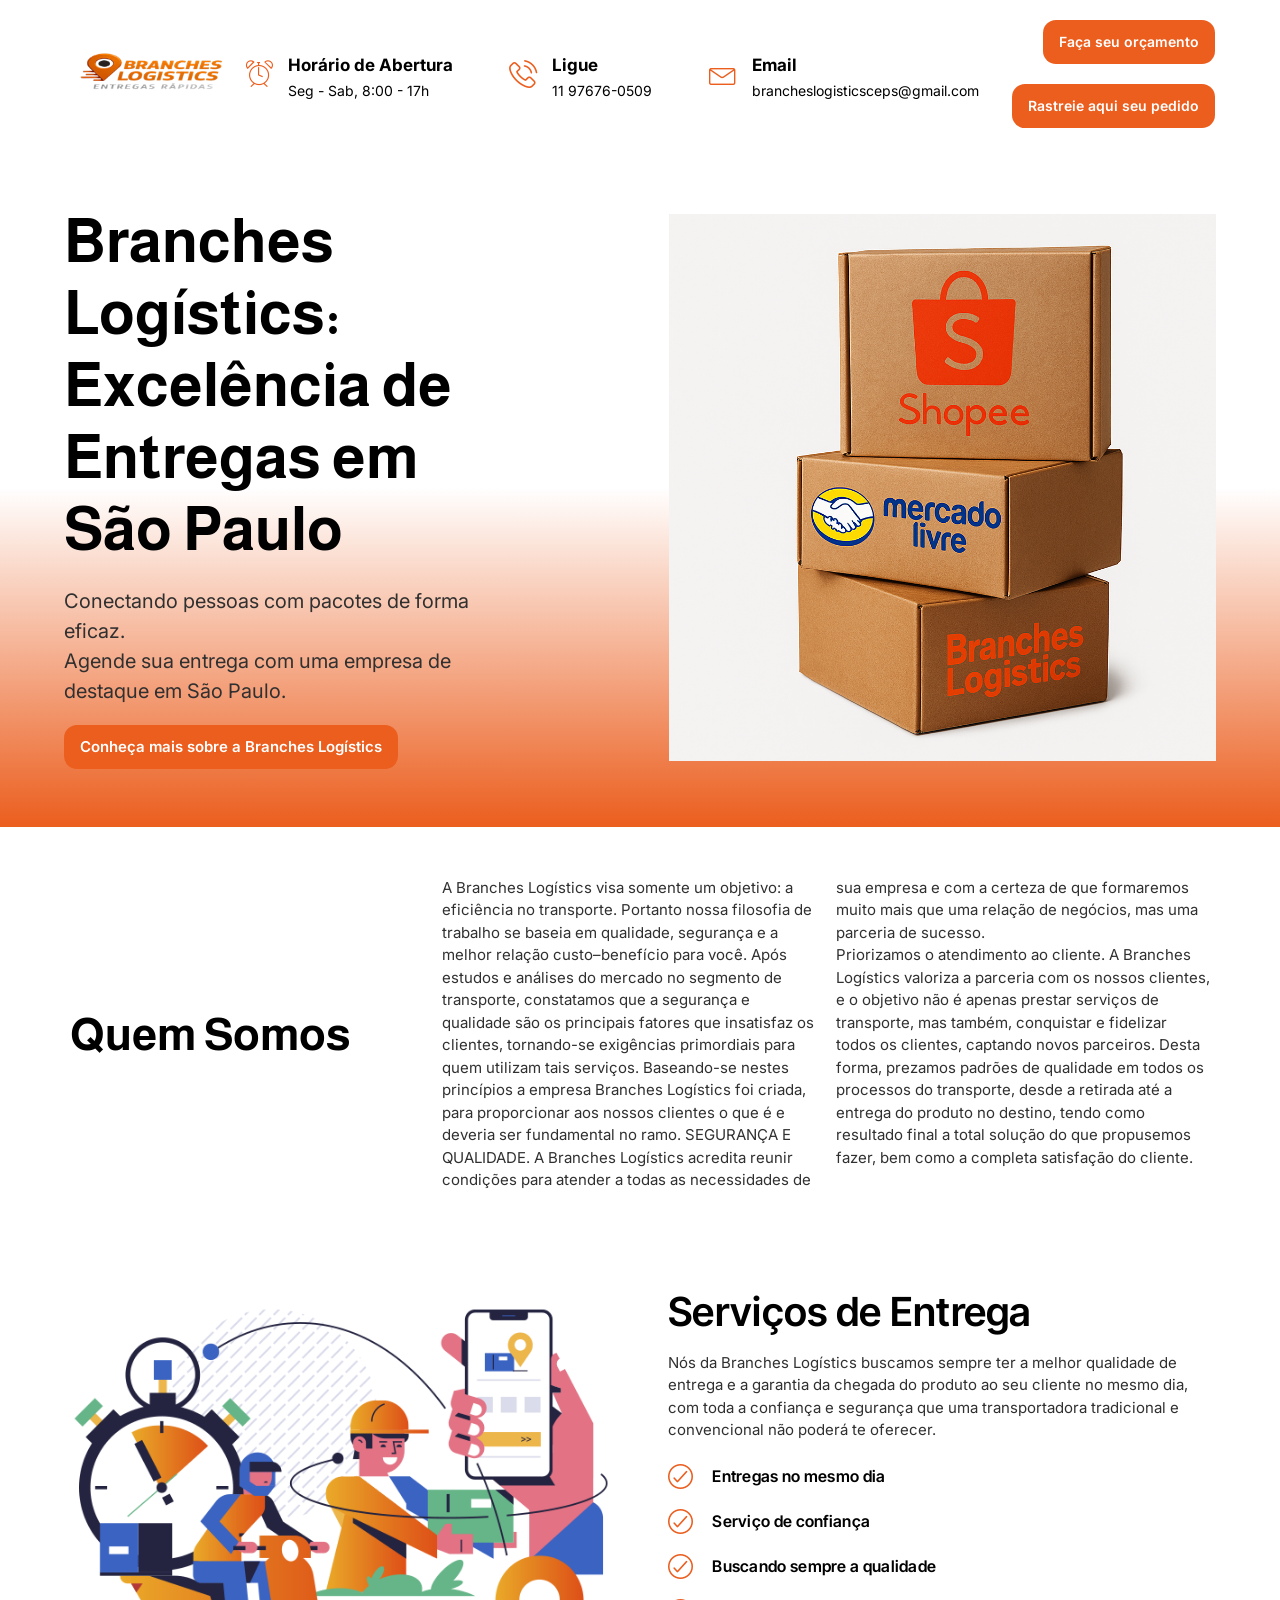
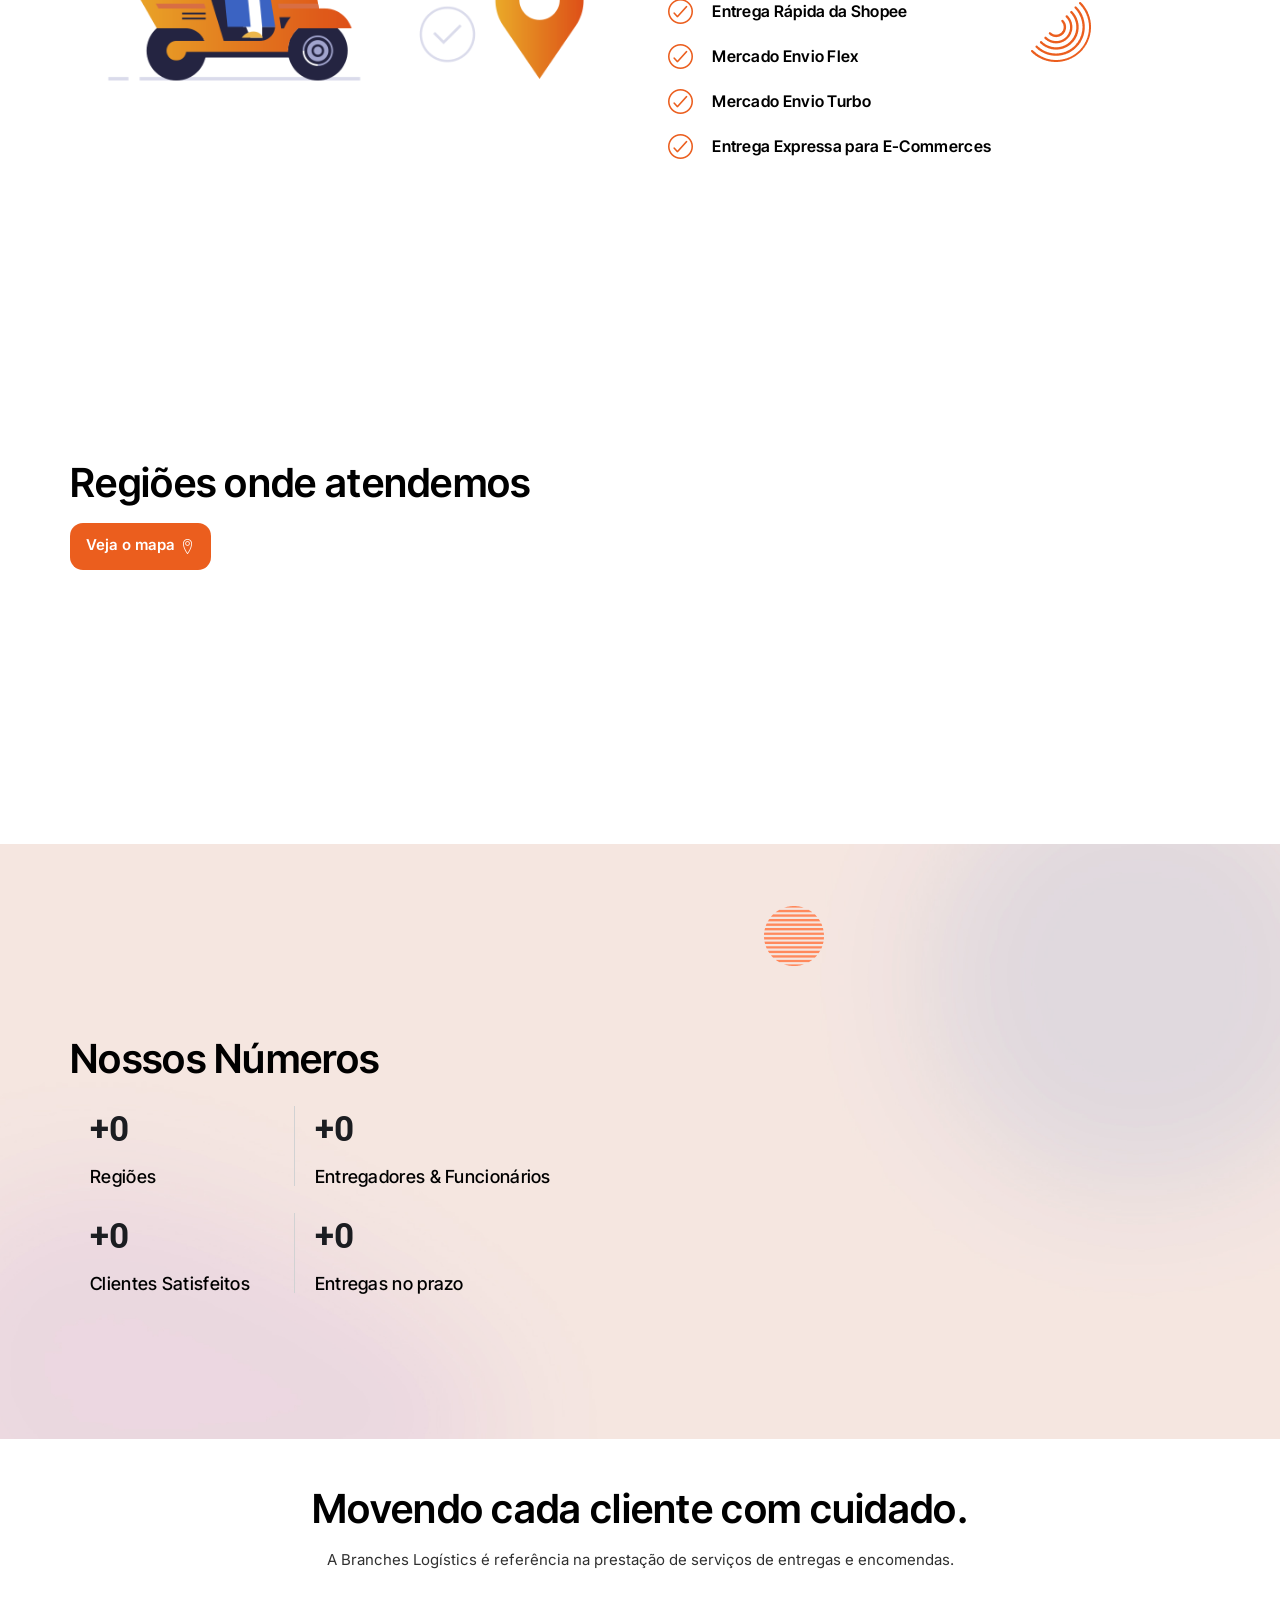
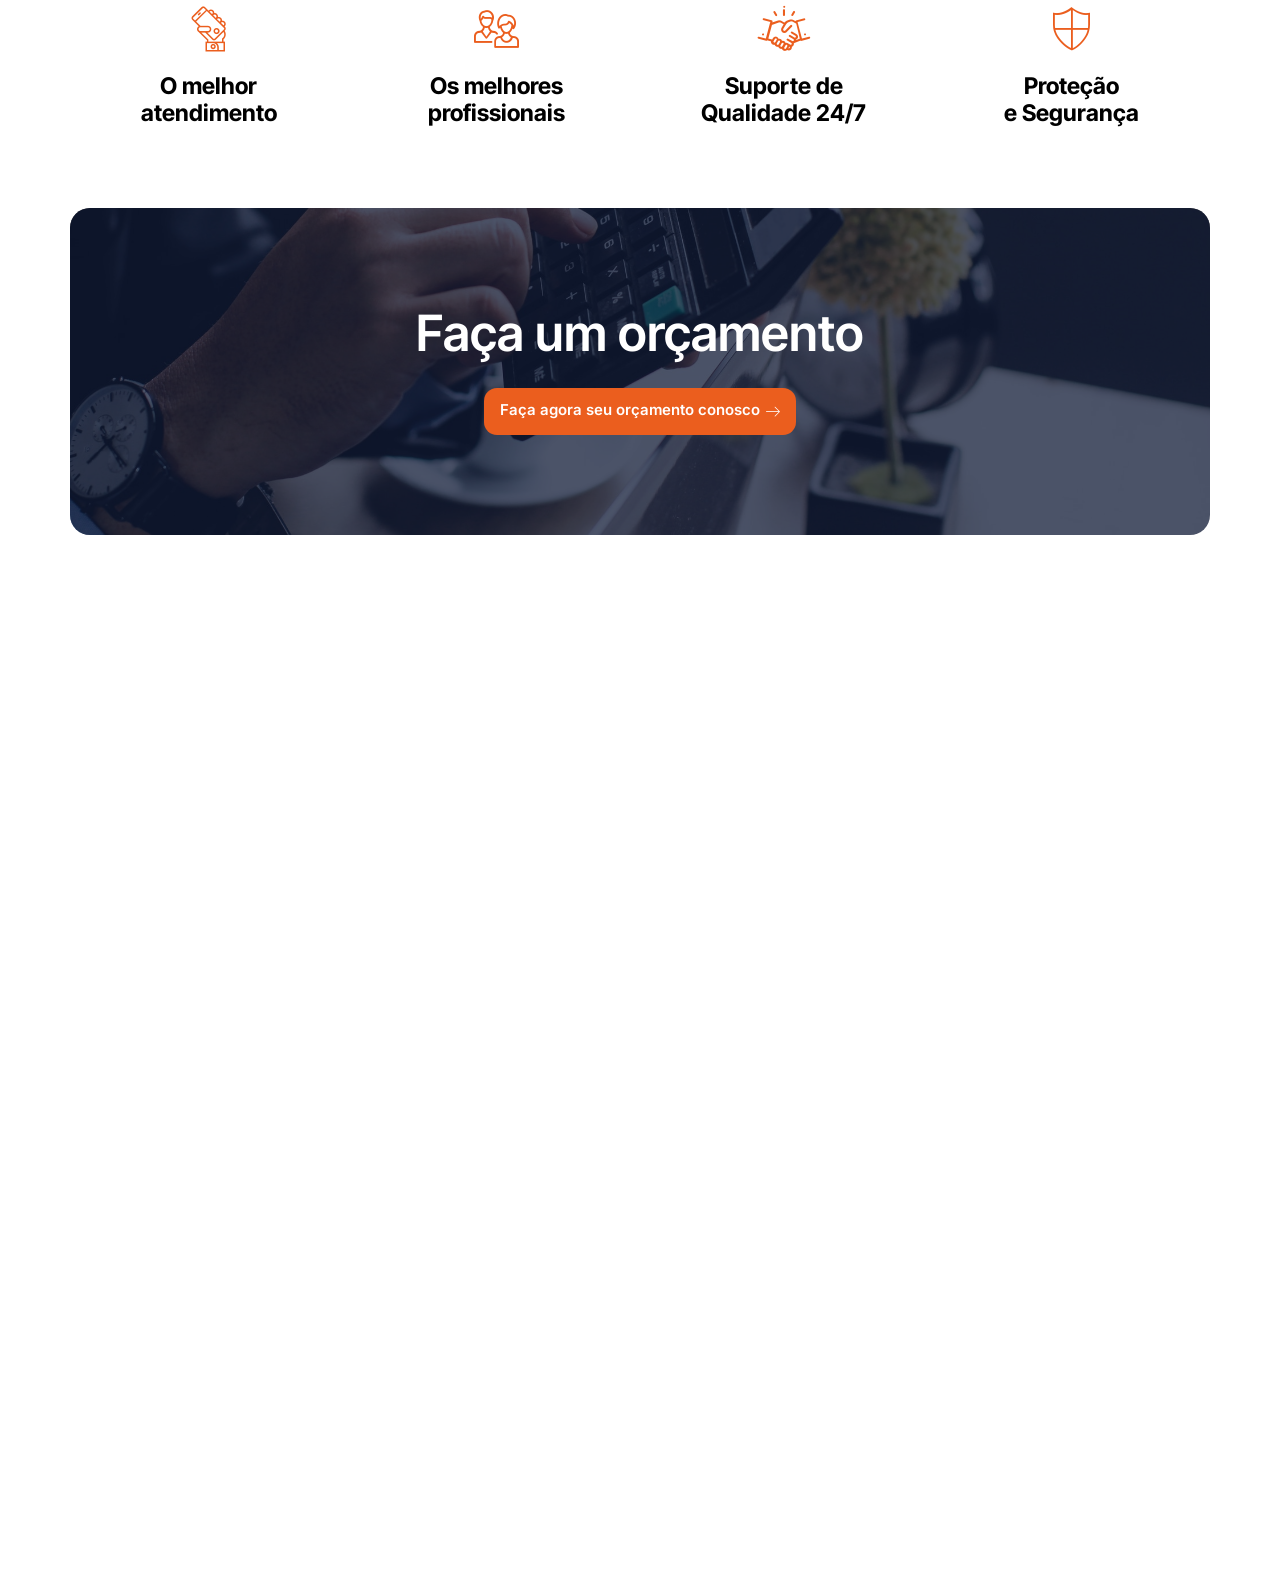
==== commit 7038710a: "Update index.html" ====
--- a/index.html
+++ b/index.html
@@ -27,7 +27,7 @@
 	<meta property="og:type" content="website" />
 	<meta property="og:title" content="Branches Logístics &#8211; Envios Flex e Transportadora Ceps." />
 	<meta property="og:description"
-		content="Horário de Abertura Seg &#8211; Sab, 8:00 &#8211; 17h Ligue 11 99436-4699 Email brancheslogisticsceps@gmail.com
+		content="Horário de Abertura Seg &#8211; Sab, 8:00 &#8211; 17h Ligue 11 97676-0509 Email brancheslogisticsceps@gmail.com
  Faça seu orçamento Rastreie aqui seu pedido Branches Logístics: Excelência de Entregas em São Paulo Conectando pessoas com pacotes de forma eficaz.Agende sua entrega com uma empresa de destaque em São Paulo. Conheça mais sobre a Branches Logístics Quem Somos A [&hellip;]" />
 	<meta property="og:url" content="https://jgexpress.com.br/" />
 	<meta property="og:site_name" content="Branches Logístics" />
@@ -1535,7 +1535,7 @@
 							<div class="elementor-icon-box-wrapper">
 
 								<div class="elementor-icon-box-icon">
-									<a href="https://api.whatsapp.com/send?phone=5511994364699"
+									<a href="https://api.whatsapp.com/send?phone=5511976760509"
 										class="elementor-icon elementor-animation-" tabindex="-1">
 										<i aria-hidden="true" class="icon icon-phone1"></i> </a>
 								</div>
@@ -1543,12 +1543,12 @@
 								<div class="elementor-icon-box-content">
 
 									<h3 class="elementor-icon-box-title">
-										<a href="https://api.whatsapp.com/send?phone=5511994364699">
+										<a href="https://api.whatsapp.com/send?phone=5511976760509">
 											Ligue </a>
 									</h3>
 
 									<p class="elementor-icon-box-description">
-										11 99436-4699 </p>
+										11 97676-0509 </p>
 
 								</div>
 
@@ -2304,7 +2304,7 @@
 								<div class="elementor-widget-container">
 									<div class="elementor-button-wrapper">
 										<a class="elementor-button elementor-button-link elementor-size-sm"
-											href="https://wa.me/5511994364699">
+											href="https://wa.me/5511976760509">
 											<span class="elementor-button-content-wrapper">
 												<span class="elementor-button-icon">
 													<i aria-hidden="true" class="fab fa-whatsapp"></i> </span>
@@ -2357,7 +2357,7 @@
 								data-id="330e2d8" data-element_type="widget" data-widget_type="heading.default">
 								<div class="elementor-widget-container">
 									<h5 class="elementor-heading-title elementor-size-default"><a
-											href="https://api.whatsapp.com/send?phone=5511994364699">11 99436-4699</a>
+											href="https://api.whatsapp.com/send?phone=5511976760509">11 97676-0509</a>
 									</h5>
 								</div>
 							</div>
@@ -2468,11 +2468,11 @@
 					<div class="elementor-widget-wrap elementor-element-populated">
 						<div class="elementor-element elementor-element-52aacd6c elementor-align-right elementor-widget__width-initial elementor-fixed elementor-widget elementor-widget-lottie"
 							data-id="52aacd6c" data-element_type="widget"
-							data-settings="{&quot;source_json&quot;:{&quot;url&quot;:&quot;https:\/\/jgexpress.com.br\/wp-content\/uploads\/2022\/08\/86147-whatsapp-button-call-attention-and-pause.json&quot;,&quot;id&quot;:383,&quot;size&quot;:&quot;&quot;,&quot;alt&quot;:&quot;&quot;,&quot;source&quot;:&quot;library&quot;},&quot;link_to&quot;:&quot;custom&quot;,&quot;custom_link&quot;:{&quot;url&quot;:&quot;https:\/\/api.whatsapp.com\/send?phone=5511994364699&quot;,&quot;is_external&quot;:&quot;&quot;,&quot;nofollow&quot;:&quot;&quot;,&quot;custom_attributes&quot;:&quot;&quot;},&quot;loop&quot;:&quot;yes&quot;,&quot;_position&quot;:&quot;fixed&quot;,&quot;source&quot;:&quot;media_file&quot;,&quot;caption_source&quot;:&quot;none&quot;,&quot;trigger&quot;:&quot;arriving_to_viewport&quot;,&quot;viewport&quot;:{&quot;unit&quot;:&quot;%&quot;,&quot;size&quot;:&quot;&quot;,&quot;sizes&quot;:{&quot;start&quot;:0,&quot;end&quot;:100}},&quot;play_speed&quot;:{&quot;unit&quot;:&quot;px&quot;,&quot;size&quot;:1,&quot;sizes&quot;:[]},&quot;start_point&quot;:{&quot;unit&quot;:&quot;%&quot;,&quot;size&quot;:0,&quot;sizes&quot;:[]},&quot;end_point&quot;:{&quot;unit&quot;:&quot;%&quot;,&quot;size&quot;:100,&quot;sizes&quot;:[]},&quot;renderer&quot;:&quot;svg&quot;}"
+							data-settings="{&quot;source_json&quot;:{&quot;url&quot;:&quot;https:\/\/jgexpress.com.br\/wp-content\/uploads\/2022\/08\/86147-whatsapp-button-call-attention-and-pause.json&quot;,&quot;id&quot;:383,&quot;size&quot;:&quot;&quot;,&quot;alt&quot;:&quot;&quot;,&quot;source&quot;:&quot;library&quot;},&quot;link_to&quot;:&quot;custom&quot;,&quot;custom_link&quot;:{&quot;url&quot;:&quot;https:\/\/api.whatsapp.com\/send?phone=5511976760509&quot;,&quot;is_external&quot;:&quot;&quot;,&quot;nofollow&quot;:&quot;&quot;,&quot;custom_attributes&quot;:&quot;&quot;},&quot;loop&quot;:&quot;yes&quot;,&quot;_position&quot;:&quot;fixed&quot;,&quot;source&quot;:&quot;media_file&quot;,&quot;caption_source&quot;:&quot;none&quot;,&quot;trigger&quot;:&quot;arriving_to_viewport&quot;,&quot;viewport&quot;:{&quot;unit&quot;:&quot;%&quot;,&quot;size&quot;:&quot;&quot;,&quot;sizes&quot;:{&quot;start&quot;:0,&quot;end&quot;:100}},&quot;play_speed&quot;:{&quot;unit&quot;:&quot;px&quot;,&quot;size&quot;:1,&quot;sizes&quot;:[]},&quot;start_point&quot;:{&quot;unit&quot;:&quot;%&quot;,&quot;size&quot;:0,&quot;sizes&quot;:[]},&quot;end_point&quot;:{&quot;unit&quot;:&quot;%&quot;,&quot;size&quot;:100,&quot;sizes&quot;:[]},&quot;renderer&quot;:&quot;svg&quot;}"
 							data-widget_type="lottie.default">
 							<div class="elementor-widget-container">
 								<a class="e-lottie__container__link"
-									href="https://api.whatsapp.com/send?phone=5511994364699">
+									href="https://api.whatsapp.com/send?phone=5511976760509">
 									<div class="e-lottie__container">
 										<div class="e-lottie__animation"></div>
 									</div>
@@ -2551,7 +2551,7 @@
 								<div class="elementor-icon-box-wrapper">
 
 									<div class="elementor-icon-box-icon">
-										<a href="https://api.whatsapp.com/send?phone=5511994364699"
+										<a href="https://api.whatsapp.com/send?phone=5511976760509"
 											class="elementor-icon elementor-animation-" tabindex="-1">
 											<i aria-hidden="true" class="fab fa-whatsapp"></i> </a>
 									</div>
@@ -2559,7 +2559,7 @@
 									<div class="elementor-icon-box-content">
 
 										<h3 class="elementor-icon-box-title">
-											<a href="https://api.whatsapp.com/send?phone=5511994364699">
+											<a href="https://api.whatsapp.com/send?phone=5511976760509">
 												Telefone/WhatsApp </a>
 										</h3>
 
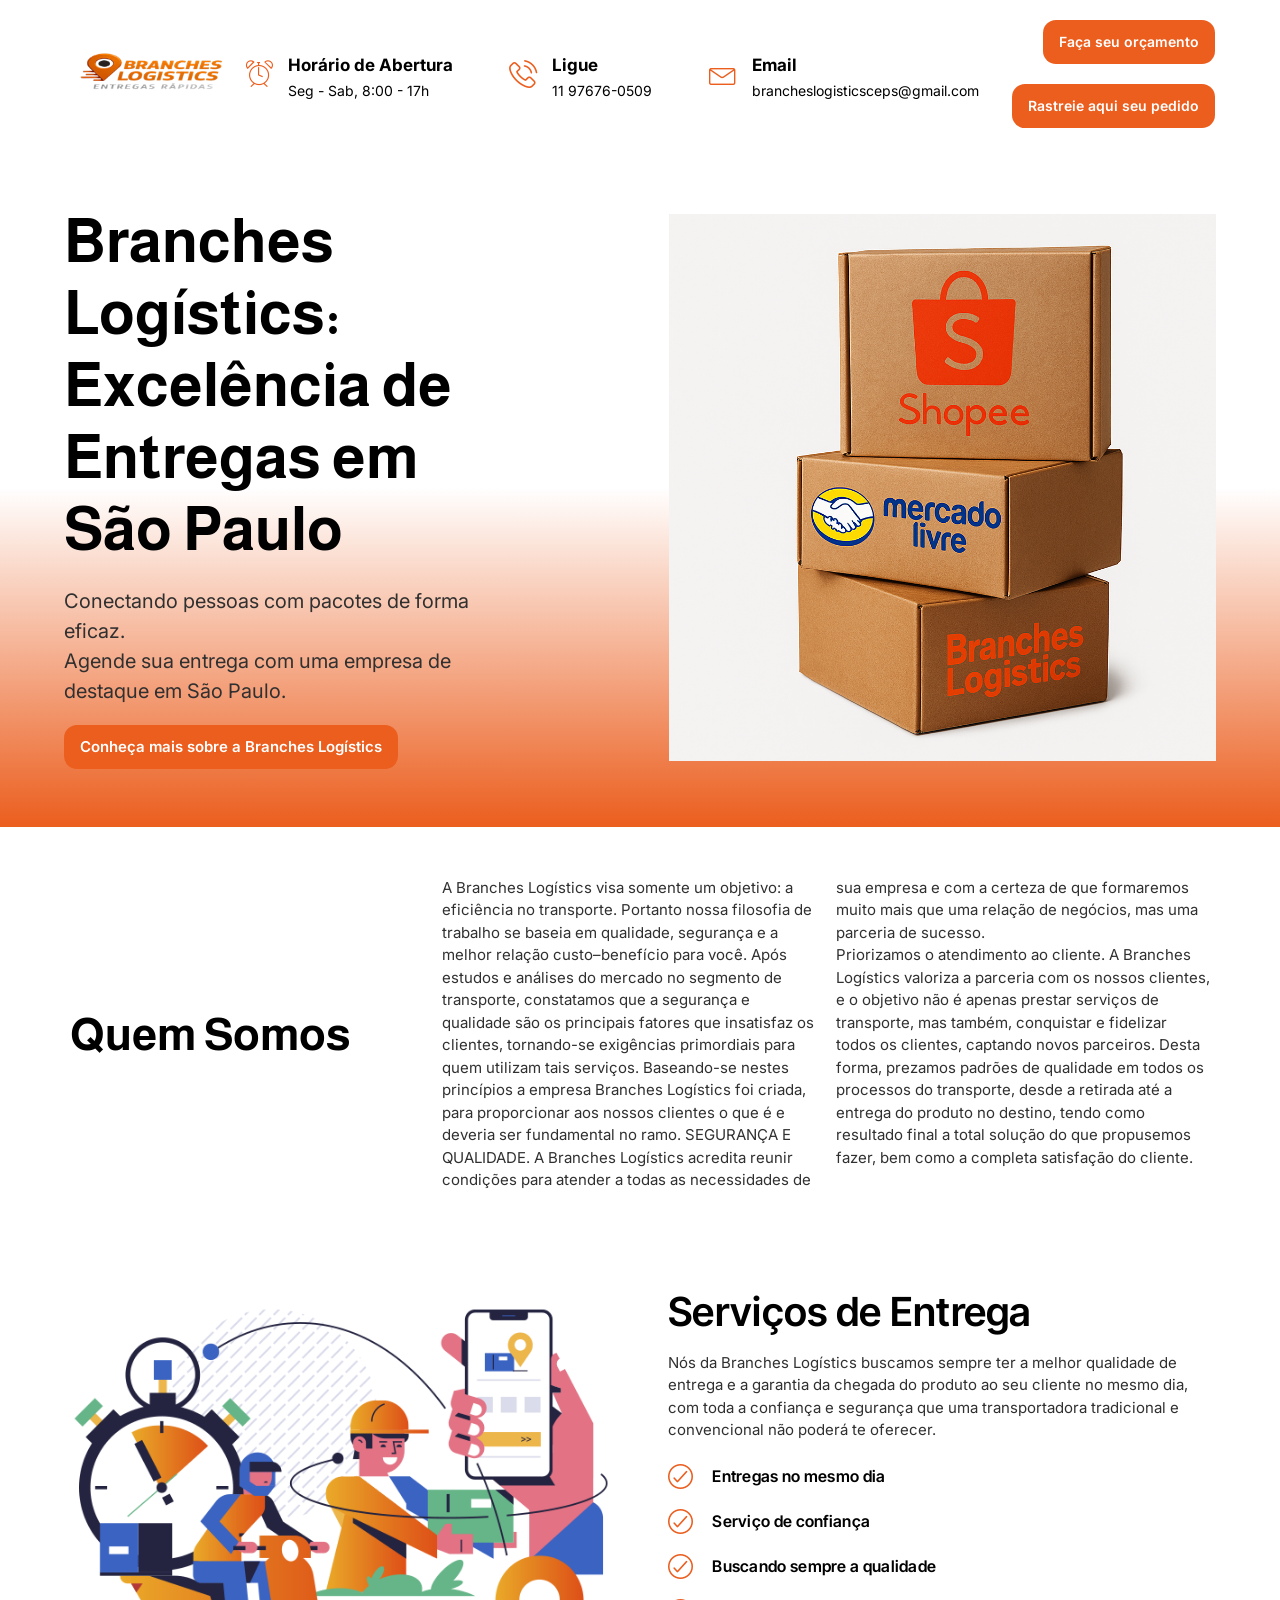
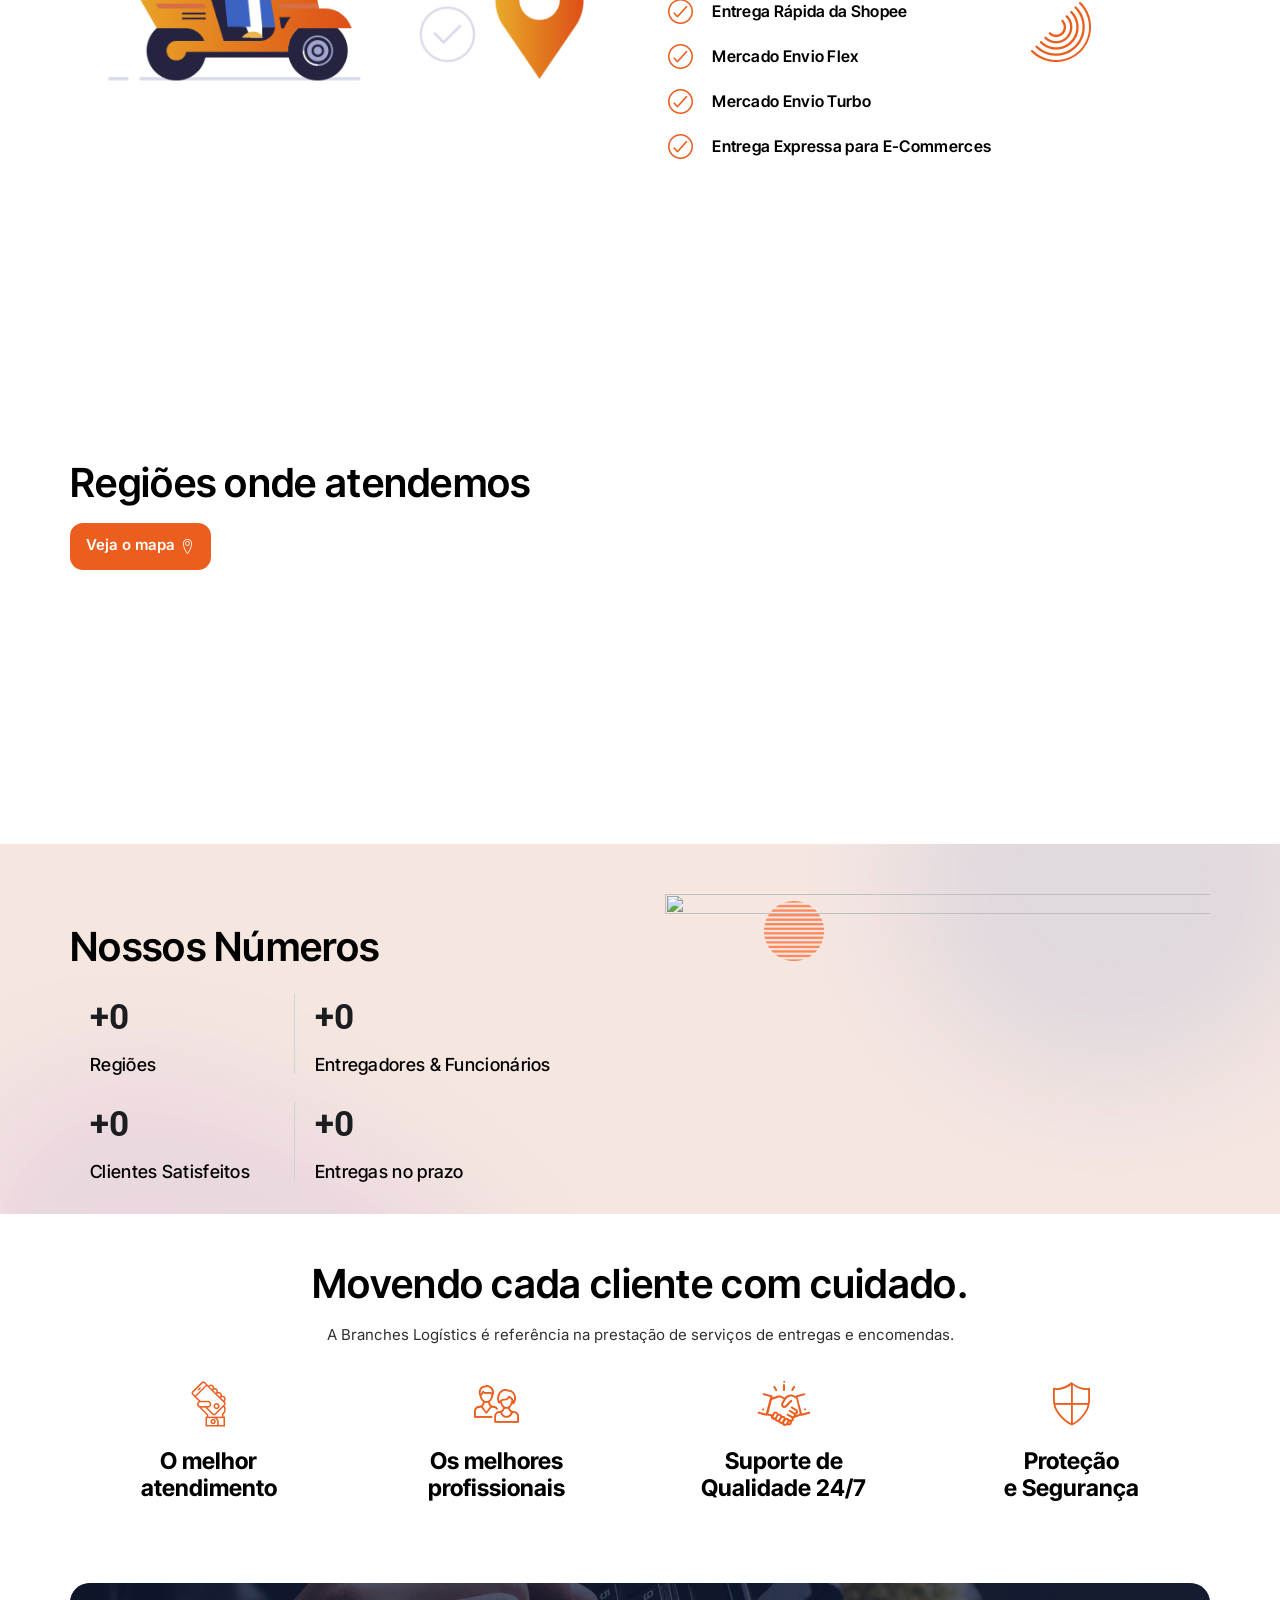
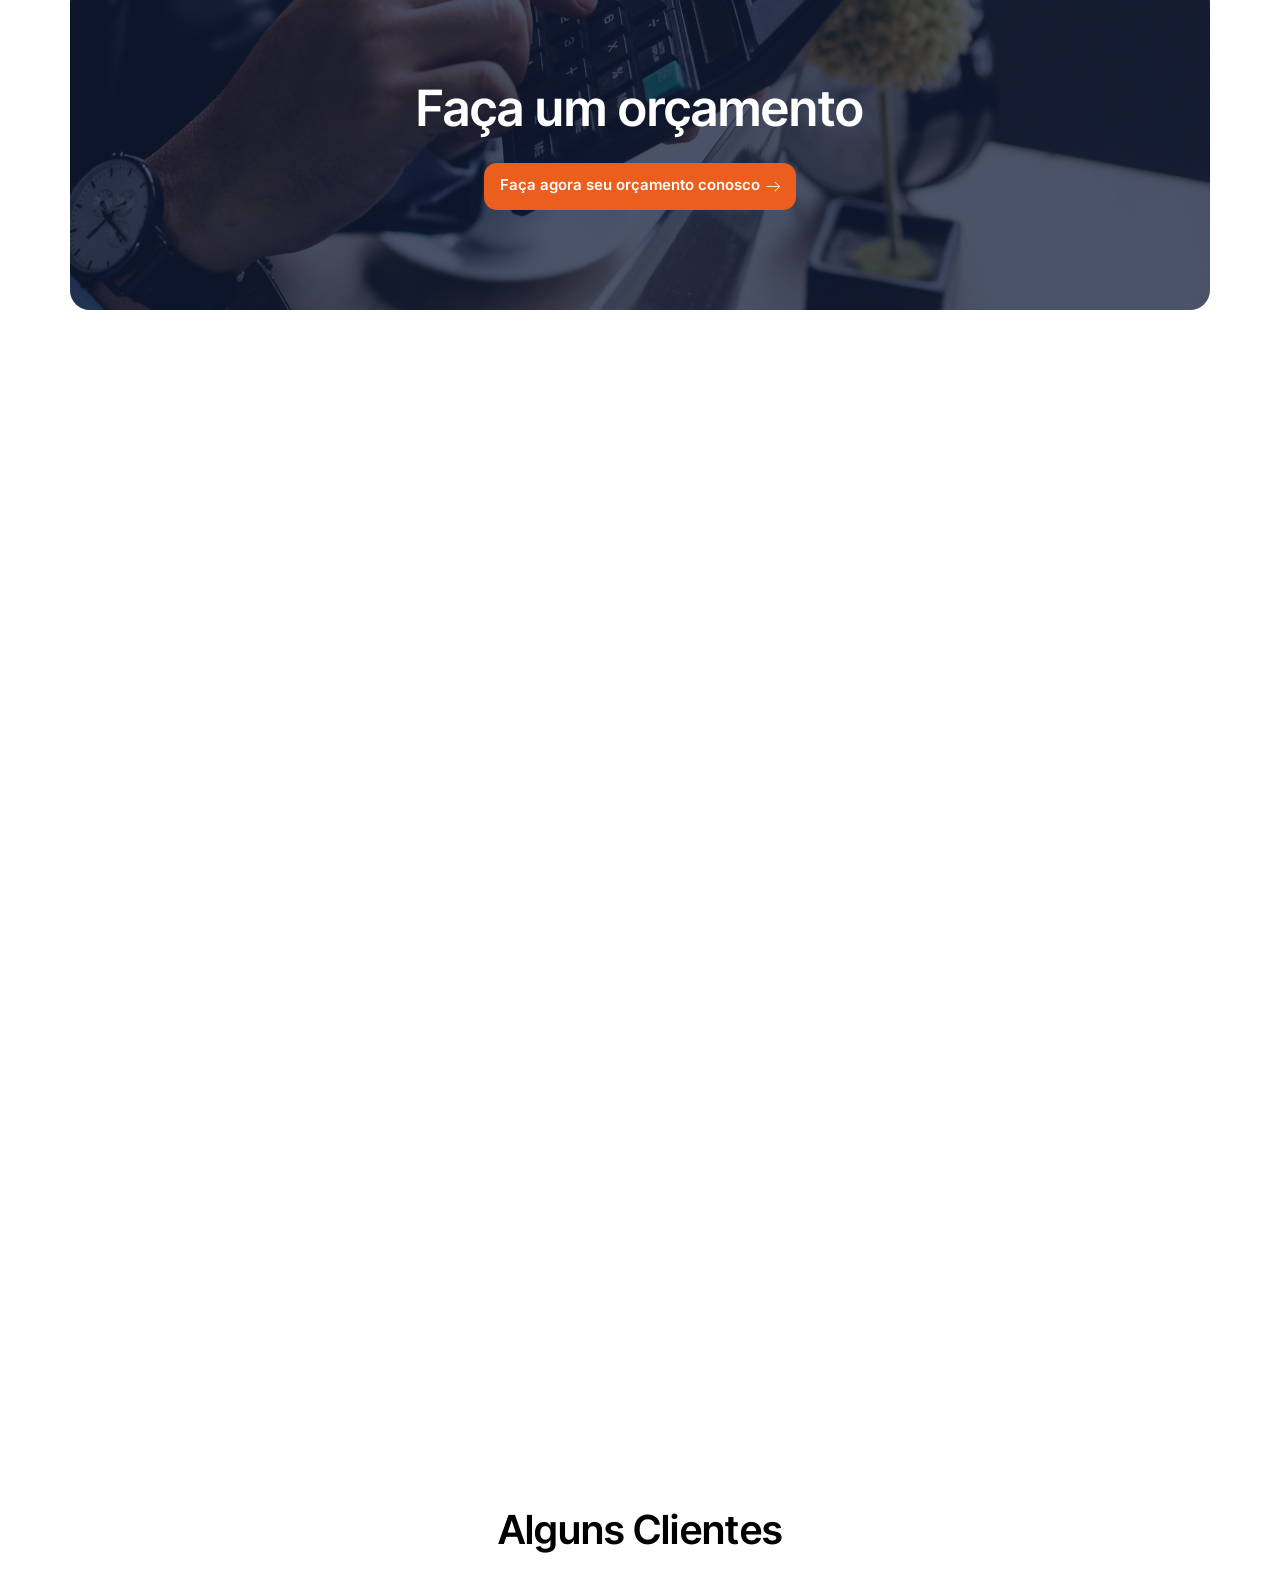
==== commit 2e016647: "Update iframe title and aria-label for map" ====
--- a/index.html
+++ b/index.html
@@ -1535,7 +1535,7 @@
 							<div class="elementor-icon-box-wrapper">
 
 								<div class="elementor-icon-box-icon">
-									<a href="https://api.whatsapp.com/send?phone=5511976760509"
+									<a href="https://wa.me/5511976760509?text=Ol%C3%A1%2C%20vim%20atrav%C3%A9s%20do%20site%3A%20Entregador-e-motoboy%20%3F"
 										class="elementor-icon elementor-animation-" tabindex="-1">
 										<i aria-hidden="true" class="icon icon-phone1"></i> </a>
 								</div>
@@ -1543,7 +1543,7 @@
 								<div class="elementor-icon-box-content">
 
 									<h3 class="elementor-icon-box-title">
-										<a href="https://api.whatsapp.com/send?phone=5511976760509">
+										<a href="https://wa.me/5511976760509?text=Ol%C3%A1%2C%20vim%20atrav%C3%A9s%20do%20site%3A%20Entregador-e-motoboy%20%3F">
 											Ligue </a>
 									</h3>
 
@@ -2304,7 +2304,7 @@
 								<div class="elementor-widget-container">
 									<div class="elementor-button-wrapper">
 										<a class="elementor-button elementor-button-link elementor-size-sm"
-											href="https://wa.me/5511976760509">
+											href="https://wa.me/5511976760509?text=Ol%C3%A1%2C%20vim%20atrav%C3%A9s%20do%20site%3A%20Entregador-e-motoboy%20%3F">
 											<span class="elementor-button-content-wrapper">
 												<span class="elementor-button-icon">
 													<i aria-hidden="true" class="fab fa-whatsapp"></i> </span>
@@ -2357,7 +2357,7 @@
 								data-id="330e2d8" data-element_type="widget" data-widget_type="heading.default">
 								<div class="elementor-widget-container">
 									<h5 class="elementor-heading-title elementor-size-default"><a
-											href="https://api.whatsapp.com/send?phone=5511976760509">11 97676-0509</a>
+											href="https://wa.me/5511976760509?text=Ol%C3%A1%2C%20vim%20atrav%C3%A9s%20do%20site%3A%20Entregador-e-motoboy%20%3F">11 97676-0509</a>
 									</h5>
 								</div>
 							</div>
@@ -2410,8 +2410,8 @@
 									<div class="elementor-custom-embed">
 										<iframe loading="lazy"
 											src="https://www.google.com/maps/embed?pb=!1m18!1m12!1m3!1d3658.719527050087!2d-46.44932732467151!3d-23.506609778837408!2m3!1f0!2f0!3f0!3m2!1i1024!2i768!4f13.1!3m3!1m2!1s0x94ce615c8149650f%3A0x53cebef21d545438!2sRua%20Mata%20Roma%2C%2026%20-%20Vila%20Carolina%2C%20S%C3%A3o%20Paulo%20-%20SP%2C%2008040-320!5e0!3m2!1spt-BR!2sbr!4v1747432452741!5m2!1spt-BR!2sbr" width="600" height="450" style="border:0;" allowfullscreen="" loading="lazy" referrerpolicy="no-referrer-when-downgrade"
-											title="Rua: mata roma N°26, São Miguel Paulista-sp, cep: 08040-320 "
-											aria-label="Rua: mata roma N°26, São Miguel Paulista-sp, cep: 08040-320 "></iframe>
+											title="Rua Cel. Dilermano Brisola, 280 Parque Novo MundoSão Paulo - SP, 02189-050 "
+											aria-label="Rua Cel. Dilermano Brisola, 280 Parque Novo MundoSão Paulo - SP, 02189-050 "></iframe>
 									</div>
 								</div>
 							</div>
@@ -2472,7 +2472,7 @@
 							data-widget_type="lottie.default">
 							<div class="elementor-widget-container">
 								<a class="e-lottie__container__link"
-									href="https://api.whatsapp.com/send?phone=5511976760509">
+									href="https://wa.me/5511976760509?text=Ol%C3%A1%2C%20vim%20atrav%C3%A9s%20do%20site%3A%20Entregador-e-motoboy%20%3F">
 									<div class="e-lottie__container">
 										<div class="e-lottie__animation"></div>
 									</div>
@@ -2551,7 +2551,7 @@
 								<div class="elementor-icon-box-wrapper">
 
 									<div class="elementor-icon-box-icon">
-										<a href="https://api.whatsapp.com/send?phone=5511976760509"
+										<a href="https://wa.me/5511976760509?text=Ol%C3%A1%2C%20vim%20atrav%C3%A9s%20do%20site%3A%20Entregador-e-motoboy%20%3F"
 											class="elementor-icon elementor-animation-" tabindex="-1">
 											<i aria-hidden="true" class="fab fa-whatsapp"></i> </a>
 									</div>
@@ -2559,7 +2559,7 @@
 									<div class="elementor-icon-box-content">
 
 										<h3 class="elementor-icon-box-title">
-											<a href="https://api.whatsapp.com/send?phone=5511976760509">
+											<a href="https://wa.me/5511976760509?text=Ol%C3%A1%2C%20vim%20atrav%C3%A9s%20do%20site%3A%20Entregador-e-motoboy%20%3F">
 												Telefone/WhatsApp </a>
 										</h3>
 
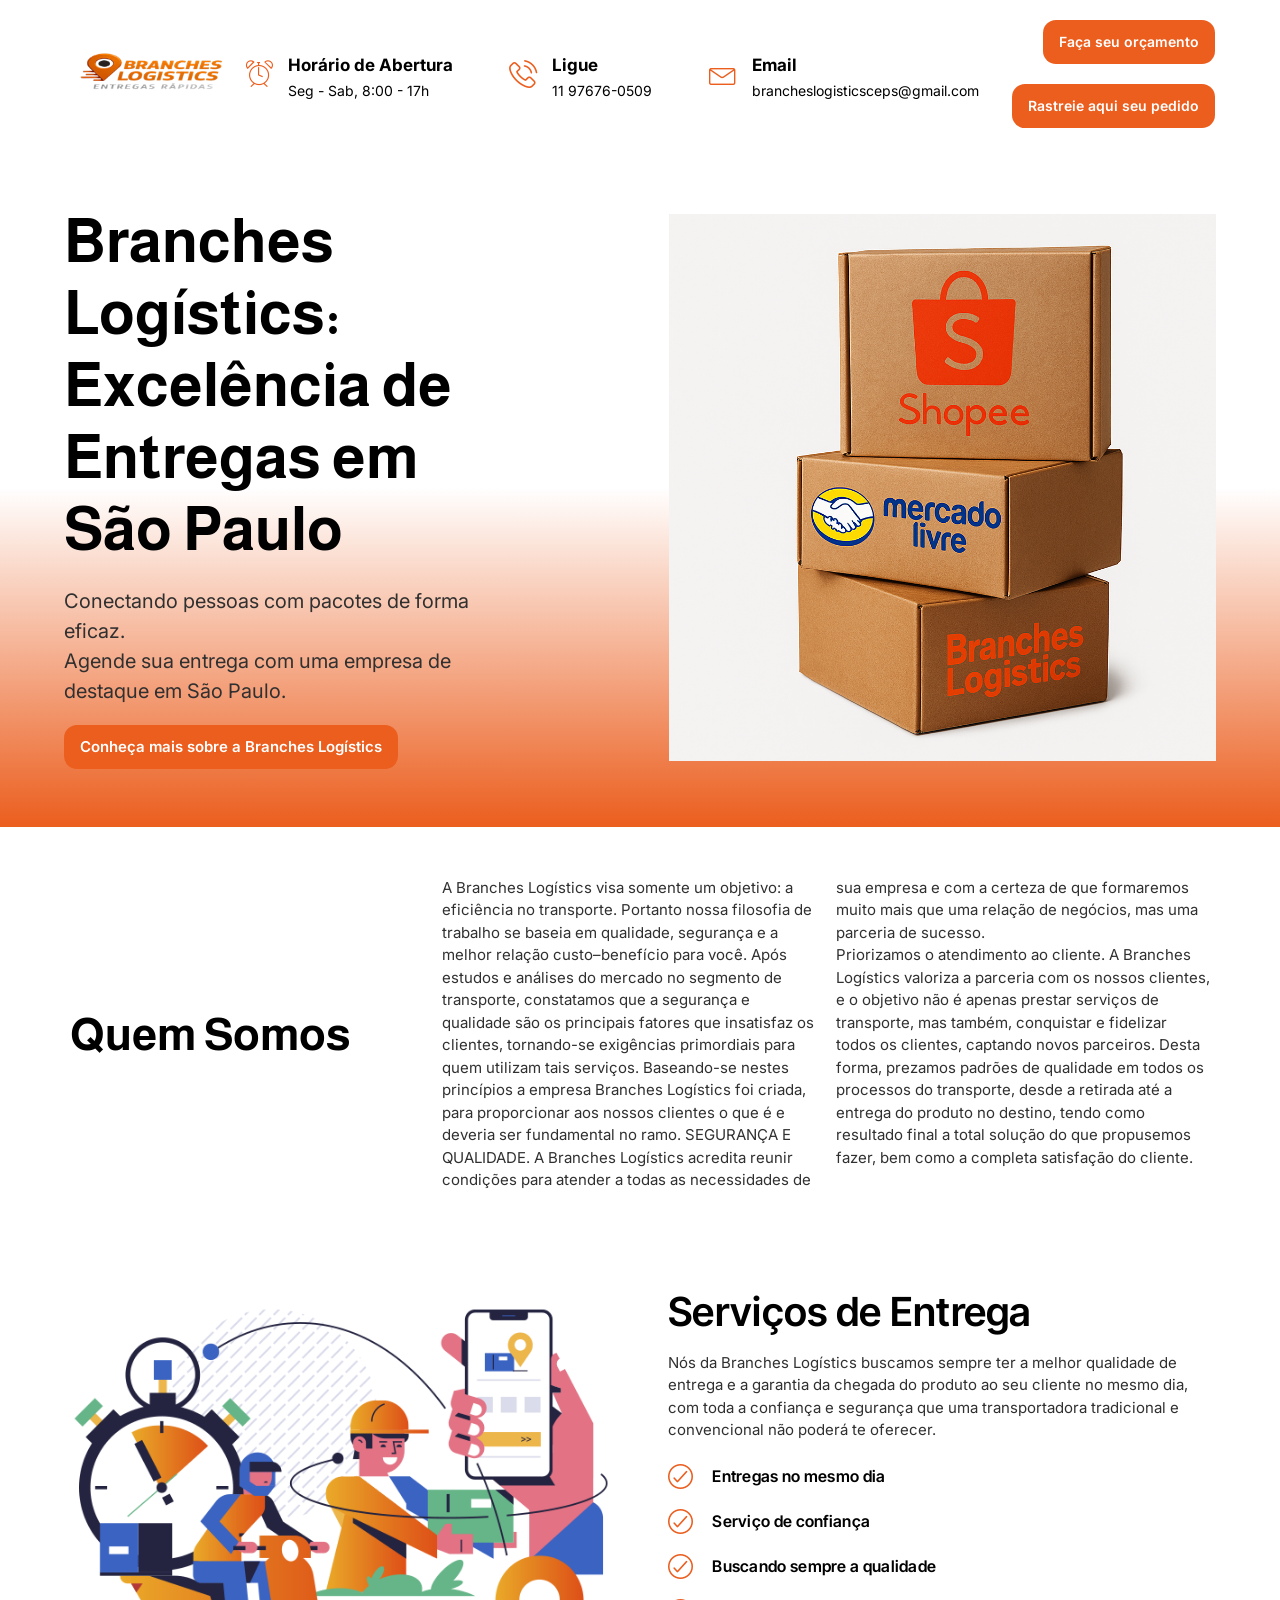
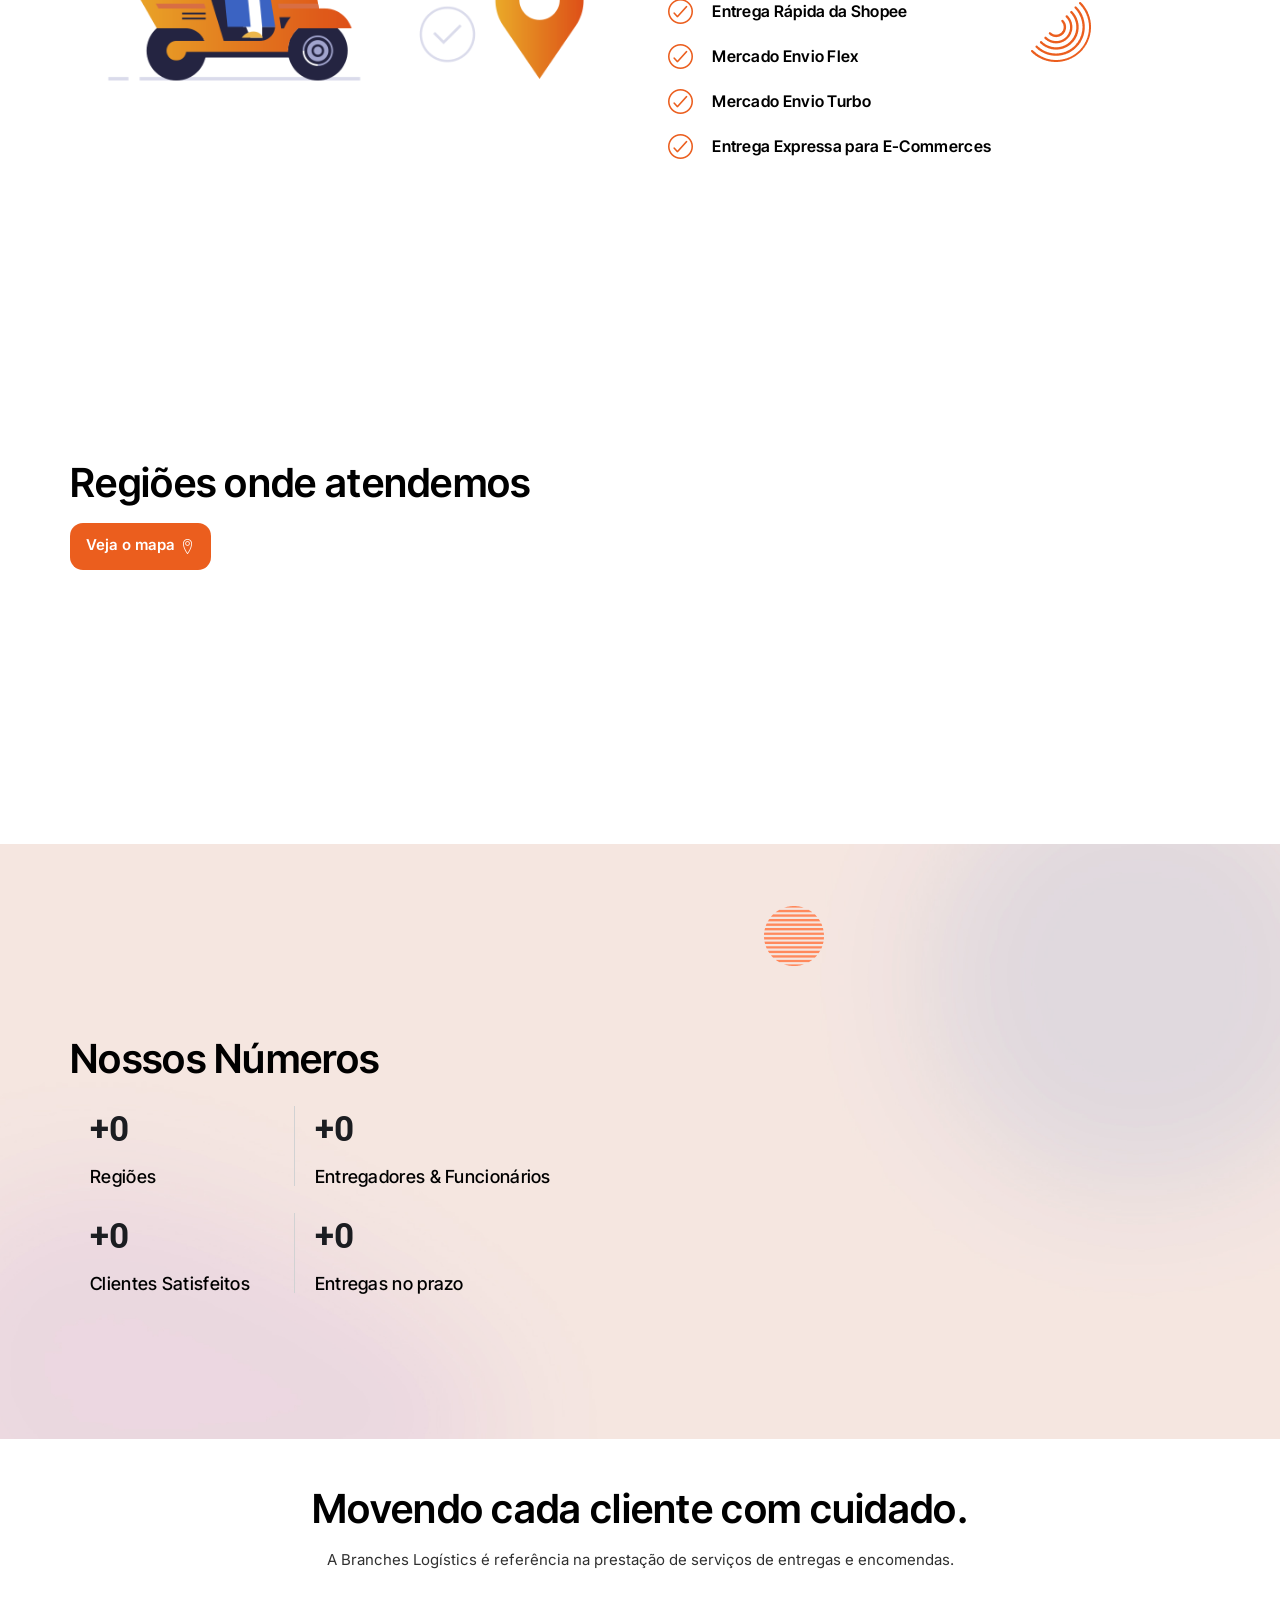
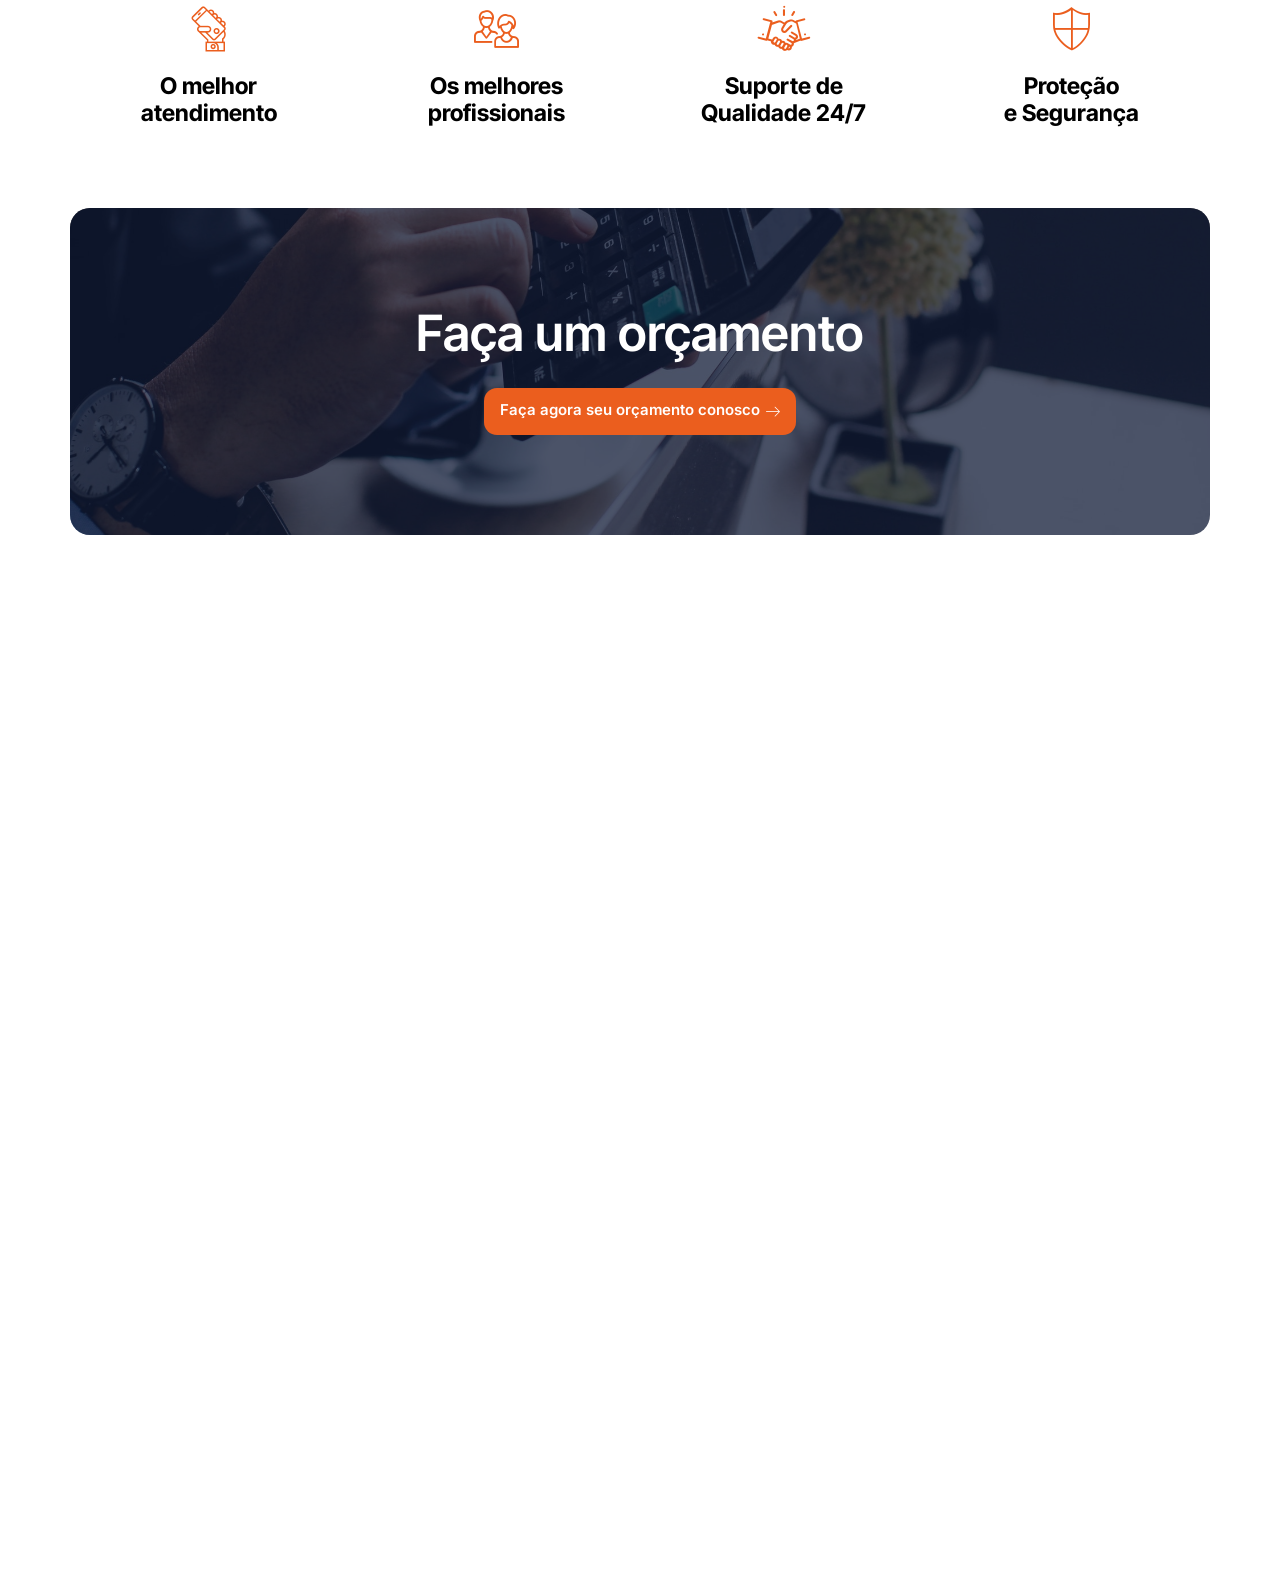
==== commit b855264b: "Update Google Maps iframe source URL" ====
--- a/index.html
+++ b/index.html
@@ -2409,7 +2409,7 @@
 								<div class="elementor-widget-container">
 									<div class="elementor-custom-embed">
 										<iframe loading="lazy"
-											src="https://www.google.com/maps/embed?pb=!1m18!1m12!1m3!1d3658.719527050087!2d-46.44932732467151!3d-23.506609778837408!2m3!1f0!2f0!3f0!3m2!1i1024!2i768!4f13.1!3m3!1m2!1s0x94ce615c8149650f%3A0x53cebef21d545438!2sRua%20Mata%20Roma%2C%2026%20-%20Vila%20Carolina%2C%20S%C3%A3o%20Paulo%20-%20SP%2C%2008040-320!5e0!3m2!1spt-BR!2sbr!4v1747432452741!5m2!1spt-BR!2sbr" width="600" height="450" style="border:0;" allowfullscreen="" loading="lazy" referrerpolicy="no-referrer-when-downgrade"
+											src="https://www.google.com/maps/embed?pb=!1m18!1m12!1m3!1d3658.665692529034!2d-46.56587092467145!3d-23.50854797883614!2m3!1f0!2f0!3f0!3m2!1i1024!2i768!4f13.1!3m3!1m2!1s0x94ce5f0de849caa1%3A0x75d7be9e50b2784d!2sRua%20Cel.%20Dilermano%20Brisola%2C%20280!5e0!3m2!1spt-BR!2sbr!4v1761159865555!5m2!1spt-BR!2sbr" width="600" height="450" style="border:0;" allowfullscreen="" loading="lazy" referrerpolicy="no-referrer-when-downgrade" width="600" height="450" style="border:0;" allowfullscreen="" loading="lazy" referrerpolicy="no-referrer-when-downgrade"
 											title="Rua Cel. Dilermano Brisola, 280 Parque Novo MundoSão Paulo - SP, 02189-050 "
 											aria-label="Rua Cel. Dilermano Brisola, 280 Parque Novo MundoSão Paulo - SP, 02189-050 "></iframe>
 									</div>
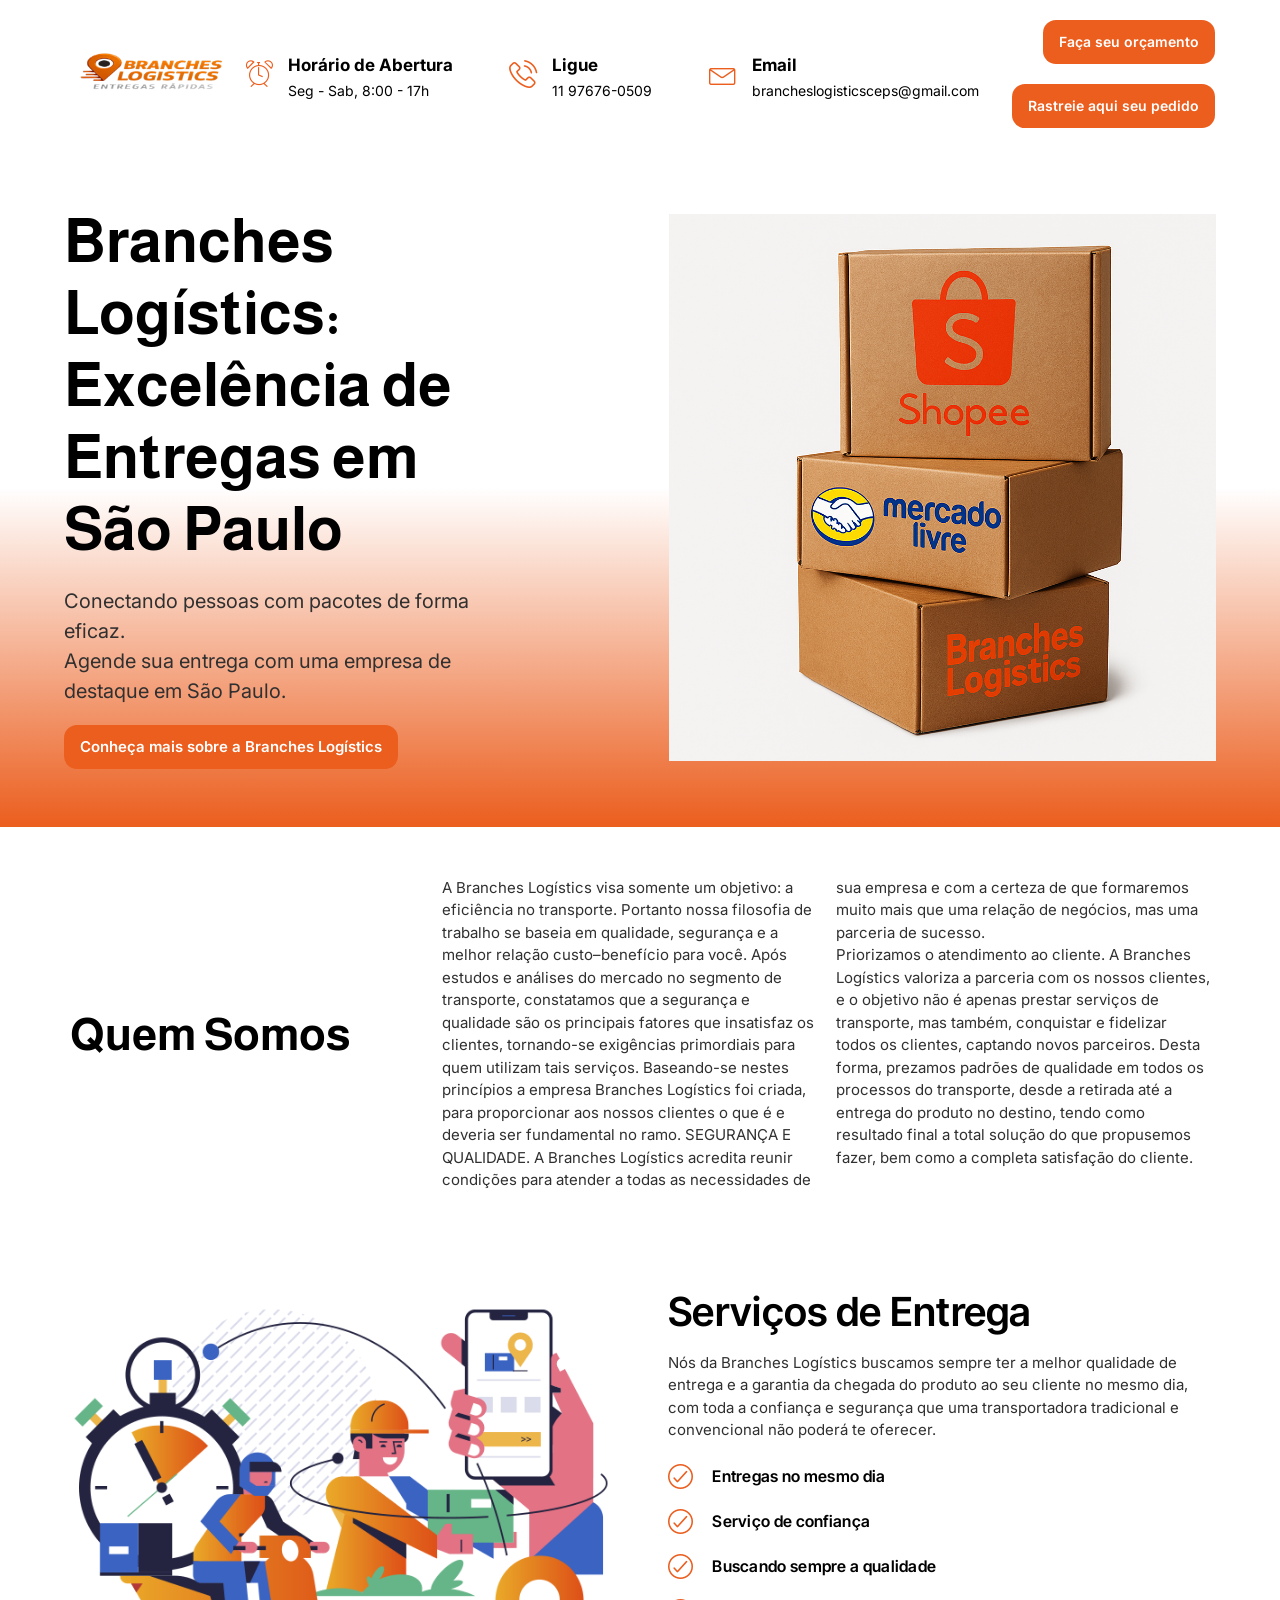
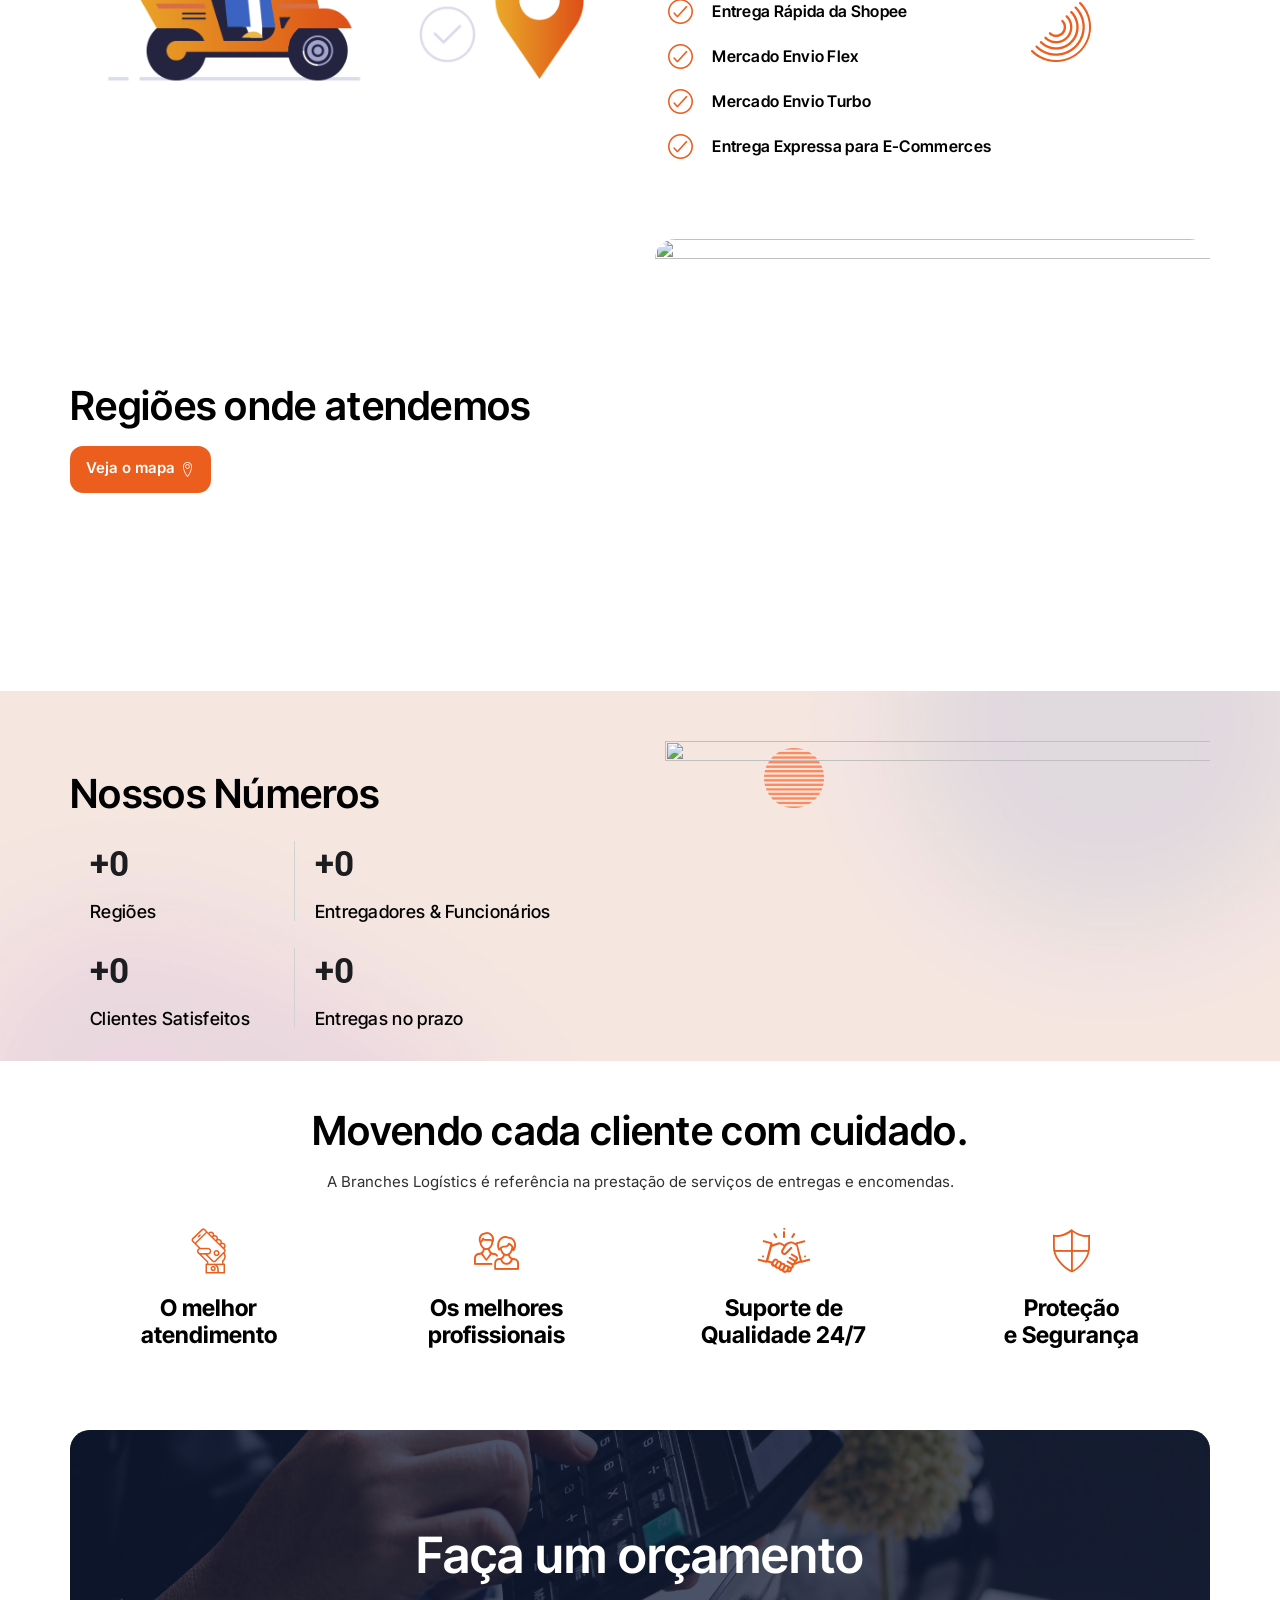
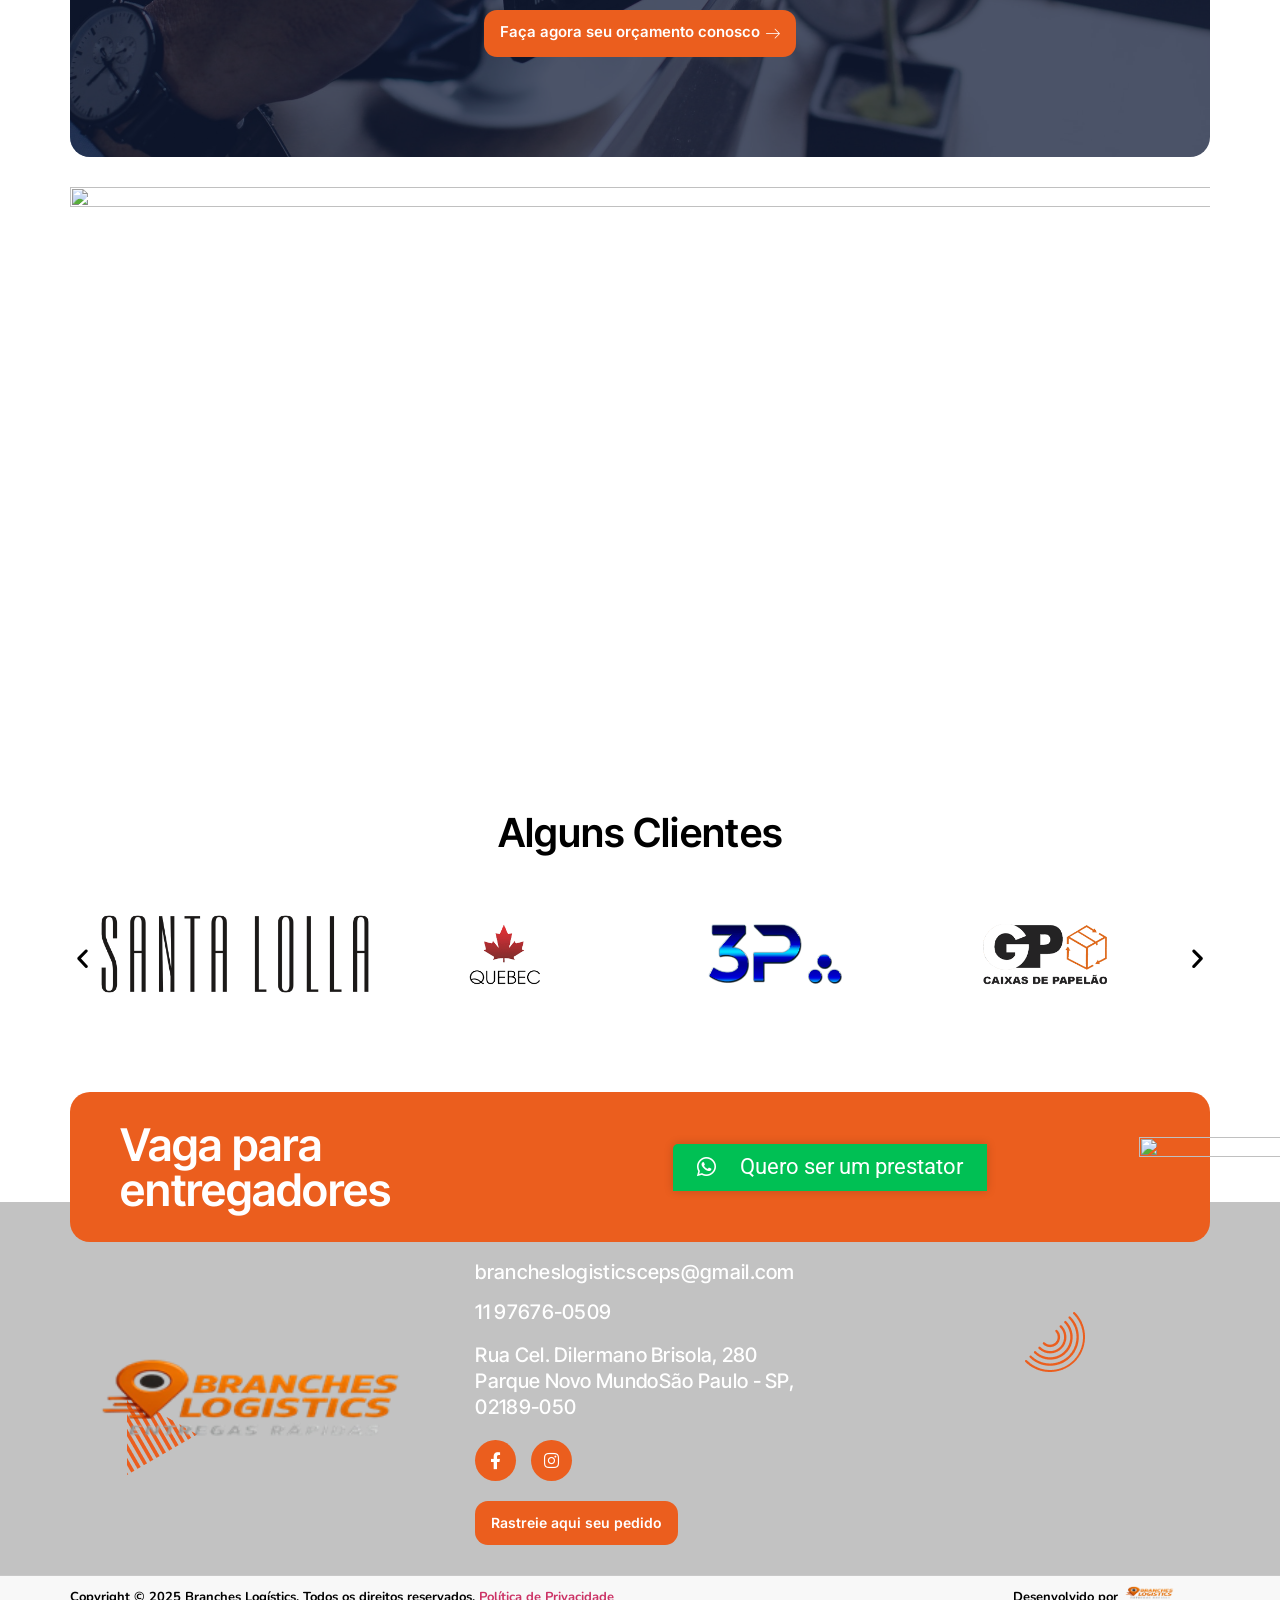
==== commit bc6fedee: "Update index.html" ====
--- a/index.html
+++ b/index.html
@@ -2364,8 +2364,7 @@
 							<div class="elementor-element elementor-element-f13cbe8 elementor-widget elementor-widget-heading"
 								data-id="f13cbe8" data-element_type="widget" data-widget_type="heading.default">
 								<div class="elementor-widget-container">
-									<h5 class="elementor-heading-title elementor-size-default">Rua: mata roma N°26, São
-										Miguel Paulista-sp, cep: 08040-320 </h5>
+									<h5 class="elementor-heading-title elementor-size-default">Rua Cel. Dilermano Brisola, 280 Parque Novo MundoSão Paulo - SP, 02189-050 </h5>
 								</div>
 							</div>
 							<div class="elementor-element elementor-element-e5e5bc4 elementor-shape-circle e-grid-align-left elementor-grid-0 elementor-widget elementor-widget-social-icons"
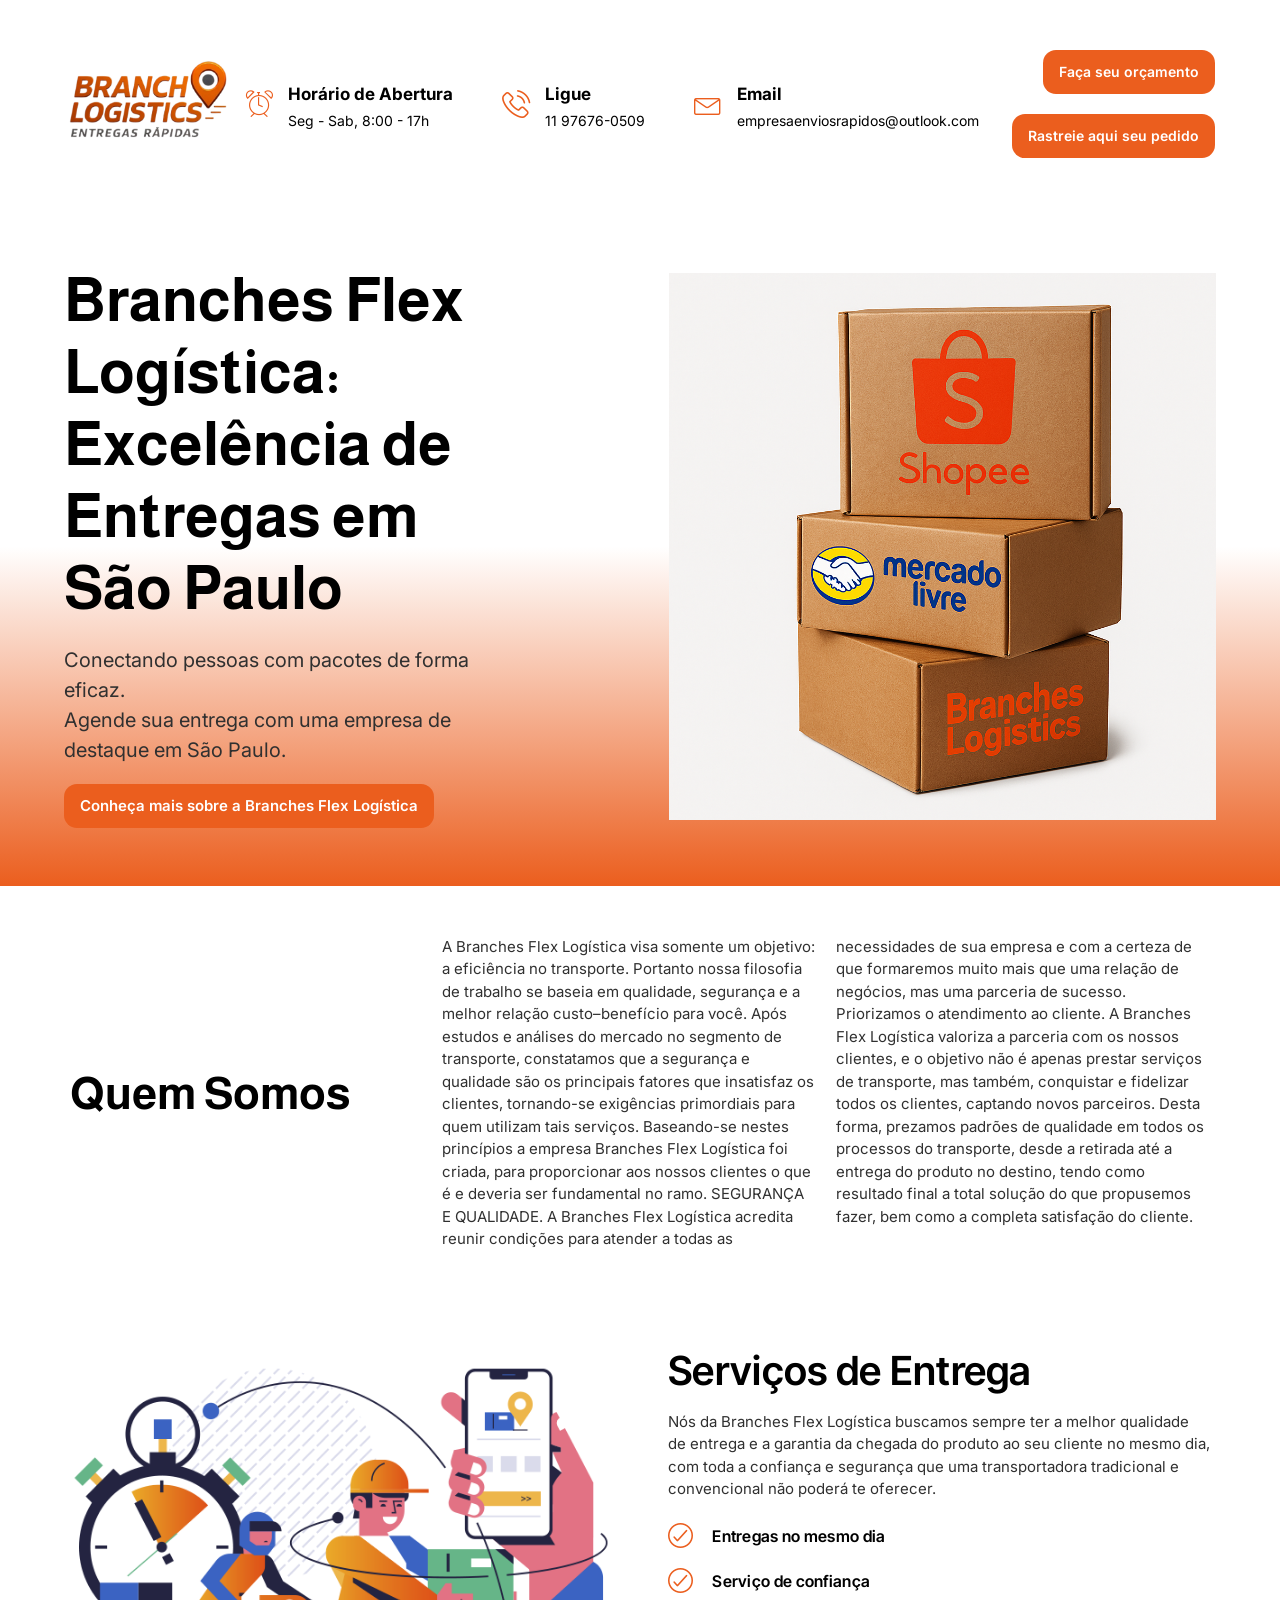
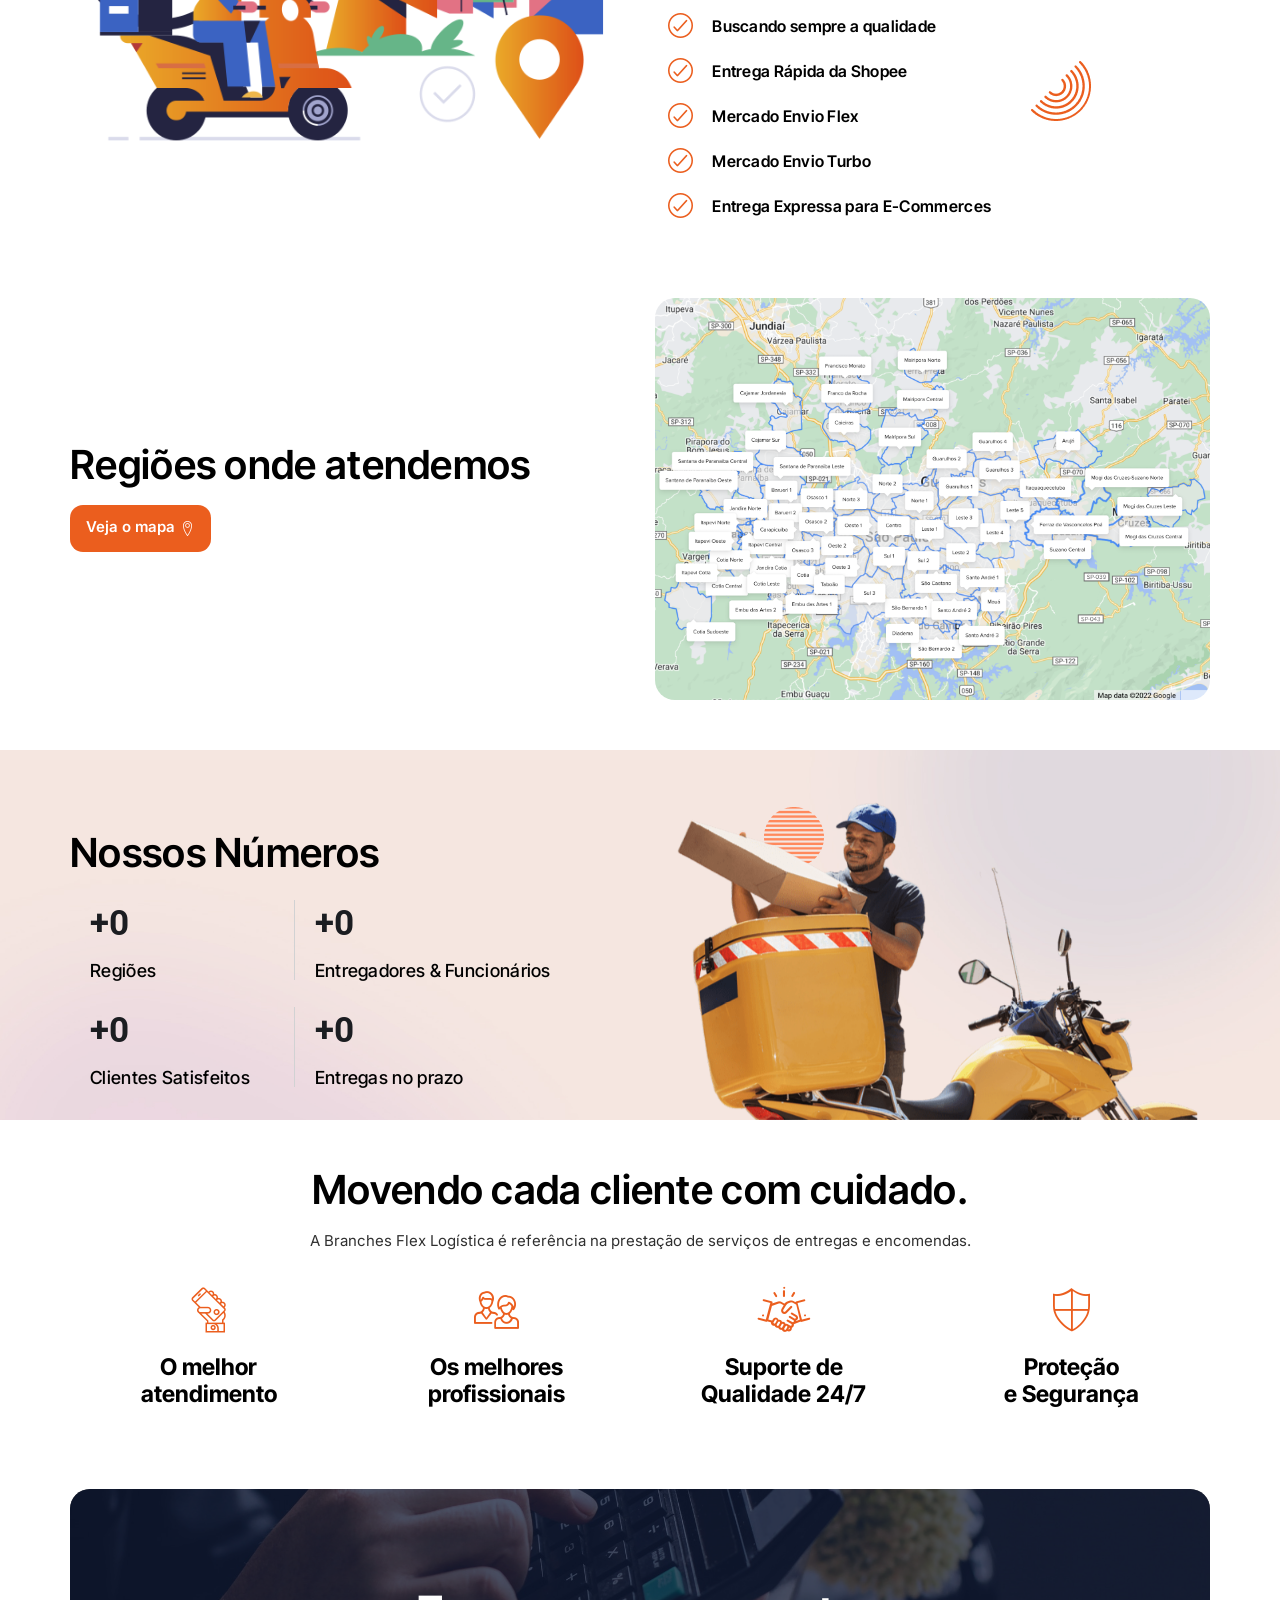
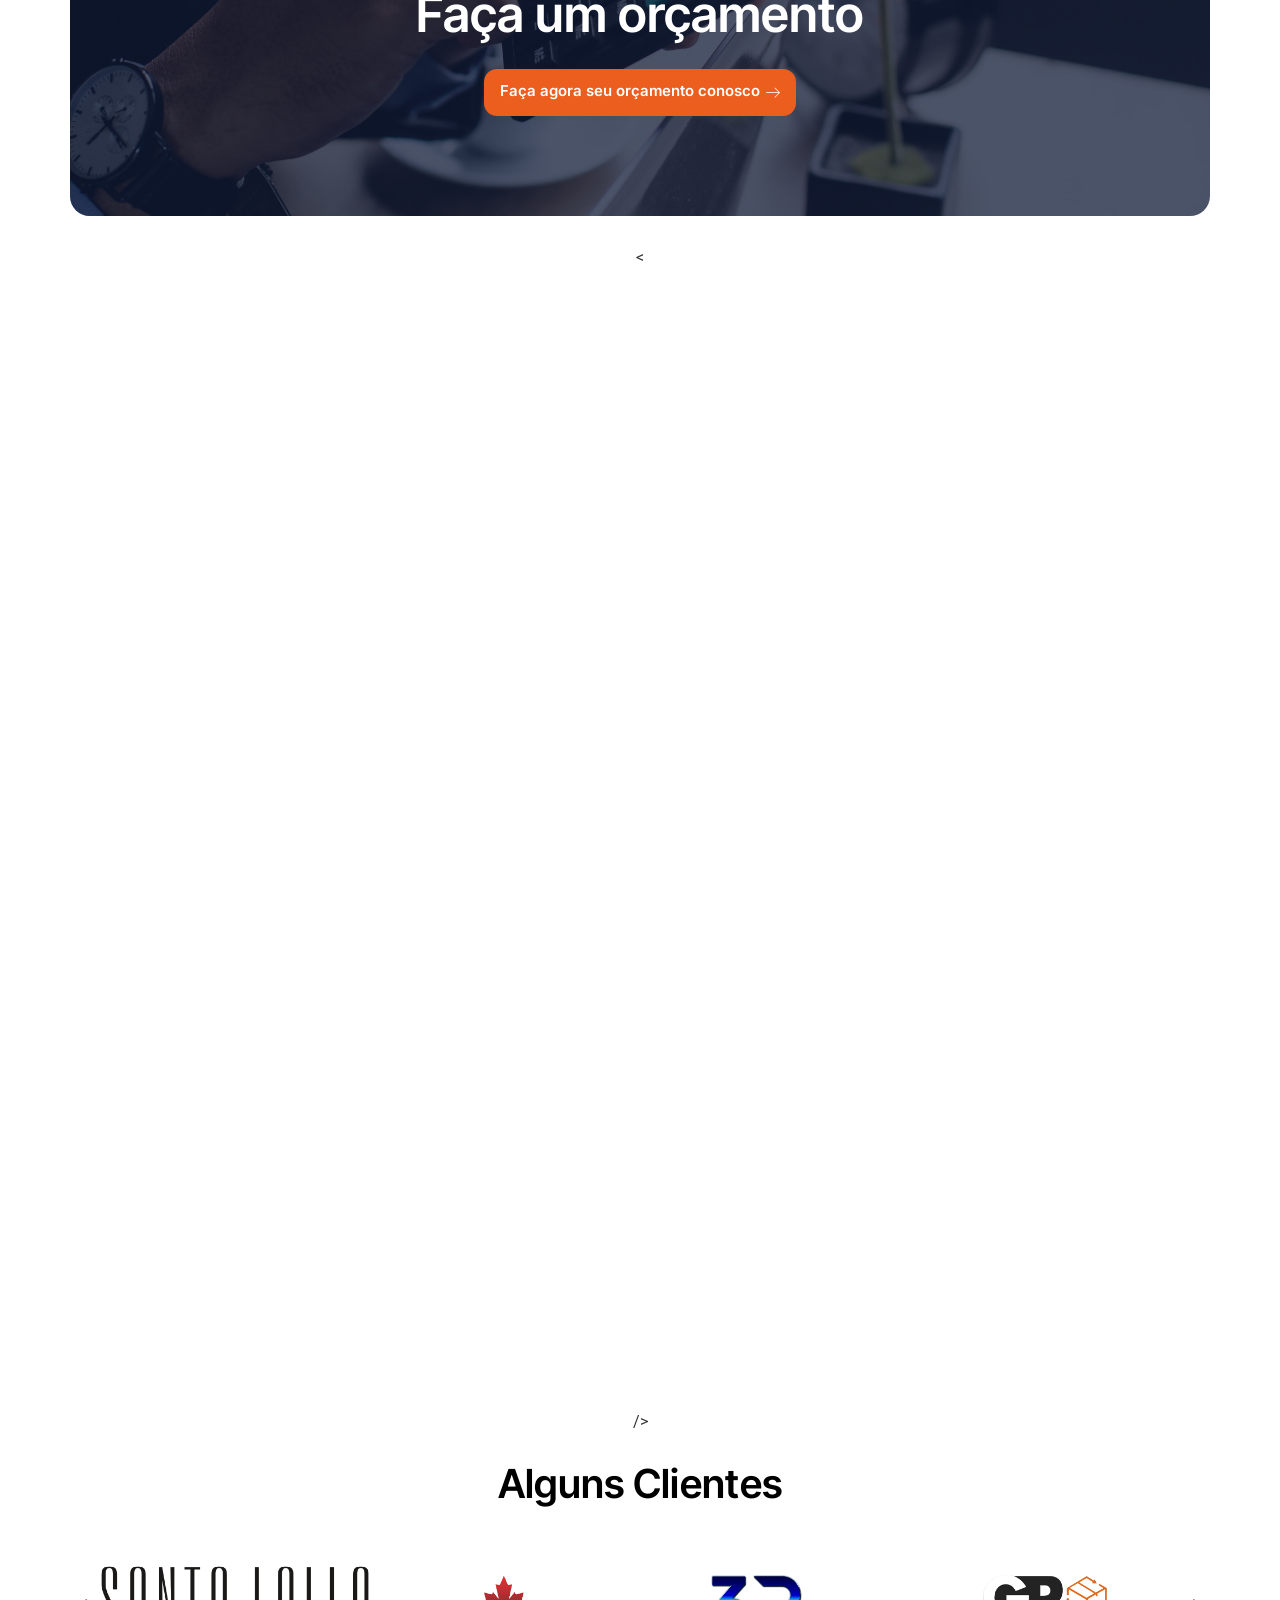
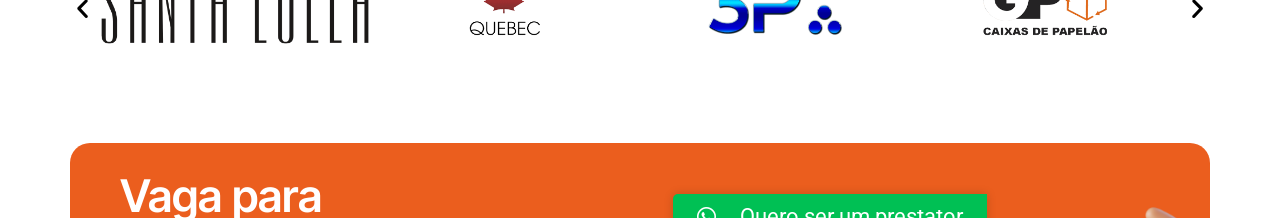
==== commit 7eb7d922: "inicial commit" ====
--- a/index.html
+++ b/index.html
@@ -21,28 +21,28 @@
 	</script>
 	<!-- End Google Tag Manager for WordPress by gtm4wp.com -->
 	<!-- This site is optimized with the Yoast SEO plugin v24.1 - https://yoast.com/wordpress/plugins/seo/ -->
-	<title>Branches Logístics &#8211; Envios Flex e Transportadora Ceps.</title>
+	<title>Branches Flex Logística &#8211; Envios Flex e Transportadora .</title>
 	<link rel="canonical" href="index.html" />
 	<meta property="og:locale" content="pt_BR" />
 	<meta property="og:type" content="website" />
-	<meta property="og:title" content="Branches Logístics &#8211; Envios Flex e Transportadora Ceps." />
+	<meta property="og:title" content="Branches Flex Logística &#8211; Envios Flex e Transportadora Ceps." />
 	<meta property="og:description"
-		content="Horário de Abertura Seg &#8211; Sab, 8:00 &#8211; 17h Ligue 11 97676-0509 Email brancheslogisticsceps@gmail.com
- Faça seu orçamento Rastreie aqui seu pedido Branches Logístics: Excelência de Entregas em São Paulo Conectando pessoas com pacotes de forma eficaz.Agende sua entrega com uma empresa de destaque em São Paulo. Conheça mais sobre a Branches Logístics Quem Somos A [&hellip;]" />
+		content="Horário de Abertura Seg &#8211; Sab, 8:00 &#8211; 17h Ligue 11 97676-0509 Email empresaenviosrapidos@outlook.com
+ Faça seu orçamento Rastreie aqui seu pedido Branches Flex Logística: Excelência de Entregas em São Paulo Conectando pessoas com pacotes de forma eficaz.Agende sua entrega com uma empresa de destaque em São Paulo. Conheça mais sobre a Branches Flex Logística Quem Somos A [&hellip;]" />
 	<meta property="og:url" content="https://jgexpress.com.br/" />
-	<meta property="og:site_name" content="Branches Logístics" />
-	<meta property="article:publisher" content="https://www.facebook.com/profile.php?viewas=100000686899395&id=61579721847602" />
+	<meta property="og:site_name" content="Branches Flex Logística" />
+	<meta property="article:publisher" content="https://www.facebook.com/" />
 	<meta property="article:modified_time" content="2025-04-14T14:12:46+00:00" />
-	<meta property="og:image" content="https://jgexpress.com.br/wp-content/uploads/2022/06/alifferlogo.png" />
+	<meta property="og:image" content="/wp-content/uploads/2022/06/alifferlogo.png" />
 	<meta property="og:image:width" content="1920" />
 	<meta property="og:image:height" content="1080" />
 	<meta property="og:image:type" content="image/png" />
 	<meta name="twitter:card" content="summary_large_image" />
 	<script type="application/ld+json"
-		class="yoast-schema-graph">{"@context":"https://schema.org","@graph":[{"@type":"WebPage","@id":"https://jgexpress.com.br/","url":"https://jgexpress.com.br/","name":"Branches Logístics &#8211; Envios Flex e Transportadora Ceps.","isPartOf":{"@id":"https://jgexpress.com.br/#website"},"about":{"@id":"https://jgexpress.com.br/#organization"},"primaryImageOfPage":{"@id":"https://jgexpress.com.br/#primaryimage"},"image":{"@id":"https://jgexpress.com.br/#primaryimage"},"thumbnailUrl":"https://jgexpress.com.br/wp-content/uploads/2022/06/alifferlogo.png","datePublished":"2022-06-01T20:10:25+00:00","dateModified":"2025-04-14T14:12:46+00:00","breadcrumb":{"@id":"https://jgexpress.com.br/#breadcrumb"},"inLanguage":"pt-BR","potentialAction":[{"@type":"ReadAction","target":["https://jgexpress.com.br/"]}]},{"@type":"ImageObject","inLanguage":"pt-BR","@id":"https://jgexpress.com.br/#primaryimage","url":"https://jgexpress.com.br/wp-content/uploads/2022/06/alifferlogo.png","contentUrl":"https://jgexpress.com.br/wp-content/uploads/2022/06/alifferlogo.png","width":1920,"height":1080},{"@type":"BreadcrumbList","@id":"https://jgexpress.com.br/#breadcrumb","itemListElement":[{"@type":"ListItem","position":1,"name":"Início"}]},{"@type":"WebSite","@id":"https://jgexpress.com.br/#website","url":"https://jgexpress.com.br/","name":"Branches Logístics","description":"Envios Flex e Transportadora Ceps.","publisher":{"@id":"https://jgexpress.com.br/#organization"},"potentialAction":[{"@type":"SearchAction","target":{"@type":"EntryPoint","urlTemplate":"https://jgexpress.com.br/?s={search_term_string}"},"query-input":{"@type":"PropertyValueSpecification","valueRequired":true,"valueName":"search_term_string"}}],"inLanguage":"pt-BR"},{"@type":"Organization","@id":"https://jgexpress.com.br/#organization","name":"Branches Logístics","url":"https://jgexpress.com.br/","logo":{"@type":"ImageObject","inLanguage":"pt-BR","@id":"https://jgexpress.com.br/#/schema/logo/image/","url":"https://jgexpress.com.br/wp-content/uploads/2022/06/alifferlogo.png","contentUrl":"https://jgexpress.com.br/wp-content/uploads/2022/06/alifferlogo.png","width":1920,"height":1080,"caption":"Branches Logístics"},"image":{"@id":"https://jgexpress.com.br/#/schema/logo/image/"},"sameAs":["https://www.facebook.com/profile.php?viewas=100000686899395&id=61579721847602","https://www.instagram.com/logistica_branches/"]}]}</script>
+		class="yoast-schema-graph">{"@context":"https://schema.org","@graph":[{"@type":"WebPage","@id":"","url":"","name":"Branches Flex Logística &#8211; Envios Flex e Transportadora Ceps.","isPartOf":{"@id":"https://jgexpress.com.br/#website"},"about":{"@id":"https://jgexpress.com.br/#organization"},"primaryImageOfPage":{"@id":"https://jgexpress.com.br/#primaryimage"},"image":{"@id":"https://jgexpress.com.br/#primaryimage"},"thumbnailUrl":"/wp-content/uploads/2022/06/alifferlogo.png","datePublished":"2022-06-01T20:10:25+00:00","dateModified":"2025-04-14T14:12:46+00:00","breadcrumb":{"@id":"https://jgexpress.com.br/#breadcrumb"},"inLanguage":"pt-BR","potentialAction":[{"@type":"ReadAction","target":["https://jgexpress.com.br/"]}]},{"@type":"ImageObject","inLanguage":"pt-BR","@id":"https://jgexpress.com.br/#primaryimage","url":"/wp-content/uploads/2022/06/alifferlogo.png","contentUrl":"/wp-content/uploads/2022/06/alifferlogo.png","width":1920,"height":1080},{"@type":"BreadcrumbList","@id":"https://jgexpress.com.br/#breadcrumb","itemListElement":[{"@type":"ListItem","position":1,"name":"Início"}]},{"@type":"WebSite","@id":"https://jgexpress.com.br/#website","url":"https://jgexpress.com.br/","name":"Branches Flex Logística","description":"Envios Flex e Transportadora Ceps.","publisher":{"@id":"https://jgexpress.com.br/#organization"},"potentialAction":[{"@type":"SearchAction","target":{"@type":"EntryPoint","urlTemplate":"https://jgexpress.com.br/?s={search_term_string}"},"query-input":{"@type":"PropertyValueSpecification","valueRequired":true,"valueName":"search_term_string"}}],"inLanguage":"pt-BR"},{"@type":"Organization","@id":"https://jgexpress.com.br/#organization","name":"Branches Flex Logística","url":"https://jgexpress.com.br/","logo":{"@type":"ImageObject","inLanguage":"pt-BR","@id":"https://jgexpress.com.br/#/schema/logo/image/","url":"/wp-content/uploads/2022/06/alifferlogo.png","contentUrl":"/wp-content/uploads/2022/06/alifferlogo.png","width":1920,"height":1080,"caption":"Branches Flex Logística"},"image":{"@id":"https://jgexpress.com.br/#/schema/logo/image/"},"sameAs":["https://www.facebook.com/","https://www.instagram.com/logistica_branches/"]}]}</script>
 	<!-- / Yoast SEO plugin. -->
 	<!-- Google tag (gtag.js) -->
-<script async src="https://www.googletagmanager.com/gtag/js?id=AW-17474644419"></script>
+<script async src="https://www.googletagmanager.com/gtag/"></script>
 <script>
   window.dataLayer = window.dataLayer || [];
   function gtag(){dataLayer.push(arguments);}
@@ -52,9 +52,9 @@
 </script>
 
 
-	<link rel="alternate" type="application/rss+xml" title="Feed para Branches Logístics &raquo;"
+	<link rel="alternate" type="application/rss+xml" title="Feed para Branches Flex Logística &raquo;"
 		href="feed/index.html" />
-	<link rel="alternate" type="application/rss+xml" title="Feed de comentários para Branches Logístics &raquo;"
+	<link rel="alternate" type="application/rss+xml" title="Feed de comentários para Branches Flex Logística &raquo;"
 		href="comments/feed/index.html" />
 	<script>
 		window._wpemojiSettings = { "baseUrl": "https:\/\/s.w.org\/images\/core\/emoji\/15.1.0\/72x72\/", "ext": ".png", "svgUrl": "https:\/\/s.w.org\/images\/core\/emoji\/15.1.0\/svg\/", "svgExt": ".svg", "source": { "concatemoji": "https:\/\/jgexpress.com.br\/wp-includes\/js\/wp-emoji-release.min.js?ver=6.8.1" } };
@@ -1535,7 +1535,7 @@
 							<div class="elementor-icon-box-wrapper">
 
 								<div class="elementor-icon-box-icon">
-									<a href="https://wa.me/5511976760509?text=Ol%C3%A1%2C%20vim%20atrav%C3%A9s%20do%20site%3A%20Entregador-e-motoboy%20%3F"
+									<a href="https://wa.me/5511976760509?text=%0AOl%C3%A1!%20Seja%20bem%20vindo%20ao%20nosso%20atendimento!%20%0AN%C3%B3s%20trabalhamos%20com%20%20Mercado%20Envios%20Flex%20e%20se%20caso%20voc%C3%AA%20possuir%20uma%20loja%20virtual%20ou%20loja%20fisica%2C%20tamb%C3%A9m%20fazemos%20o%20envio.%20%0ARealize%20seu%20cadastro%20hoje%2C%20e%20comece%20a%20enviar%20conosco%20amanh%C3%A3%20mesmo!%20"
 										class="elementor-icon elementor-animation-" tabindex="-1">
 										<i aria-hidden="true" class="icon icon-phone1"></i> </a>
 								</div>
@@ -1543,7 +1543,7 @@
 								<div class="elementor-icon-box-content">
 
 									<h3 class="elementor-icon-box-title">
-										<a href="https://wa.me/5511976760509?text=Ol%C3%A1%2C%20vim%20atrav%C3%A9s%20do%20site%3A%20Entregador-e-motoboy%20%3F">
+										<a href="https://wa.me/5511976760509?text=%0AOl%C3%A1!%20Seja%20bem%20vindo%20ao%20nosso%20atendimento!%20%0AN%C3%B3s%20trabalhamos%20com%20%20Mercado%20Envios%20Flex%20e%20se%20caso%20voc%C3%AA%20possuir%20uma%20loja%20virtual%20ou%20loja%20fisica%2C%20tamb%C3%A9m%20fazemos%20o%20envio.%20%0ARealize%20seu%20cadastro%20hoje%2C%20e%20comece%20a%20enviar%20conosco%20amanh%C3%A3%20mesmo!%20">
 											Ligue </a>
 									</h3>
 
@@ -1573,7 +1573,7 @@
 									</h3>
 
 									<p class="elementor-icon-box-description">
-										brancheslogisticsceps@gmail.com
+										empresaenviosrapidos@outlook.com
 									</p>
 
 								</div>
@@ -1624,7 +1624,7 @@
 						data-settings="{&quot;_animation&quot;:&quot;fadeInUp&quot;,&quot;_animation_delay&quot;:60}"
 						data-widget_type="heading.default">
 						<div class="elementor-widget-container">
-							<h2 class="elementor-heading-title elementor-size-default">Branches Logístics: Excelência de
+							<h2 class="elementor-heading-title elementor-size-default">Branches Flex Logística: Excelência de
 								Entregas em São Paulo</h2>
 						</div>
 					</div>
@@ -1644,8 +1644,8 @@
 								<a class="elementor-button elementor-button-link elementor-size-sm elementor-animation-float"
 									href="#quem-somos">
 									<span class="elementor-button-content-wrapper">
-										<span class="elementor-button-text">Conheça mais sobre a Branches
-											Logístics</span>
+										<span class="elementor-button-text">Conheça mais sobre a Branches Flex
+											Logística</span>
 									</span>
 								</a>
 							</div>
@@ -1660,7 +1660,7 @@
 							<img decoding="async" width="500" height="500"
 								src="wp-content/uploads/2024/08/banner-site.png"
 								class="attachment-full size-full wp-image-635" alt=""
-								srcset="wp-content/uploads/2024/08/banner-site.png 500w, https://jgexpress.com.br/wp-content/uploads/2024/08/banner-site-300x300.png 300w, https://jgexpress.com.br/wp-content/uploads/2024/08/banner-site-150x150.png 150w"
+								srcset="wp-content/uploads/2024/08/banner-site.png 500w, /wp-content/uploads/2024/08/banner-site-300x300.png 300w, /wp-content/uploads/2024/08/banner-site-150x150.png 150w"
 								sizes="(max-width: 500px) 100vw, 500px" />
 						</div>
 					</div>
@@ -1688,16 +1688,16 @@
 						data-settings="{&quot;_animation&quot;:&quot;fadeInUp&quot;}"
 						data-widget_type="text-editor.default">
 						<div class="elementor-widget-container">
-							<p>A Branches Logístics visa somente um objetivo: a eficiência no transporte. Portanto nossa
+							<p>A Branches Flex Logística visa somente um objetivo: a eficiência no transporte. Portanto nossa
 								filosofia de trabalho se baseia em qualidade, segurança e a melhor relação
 								custo–benefício para você. Após estudos e análises do mercado no segmento de transporte,
 								constatamos que a segurança e qualidade são os principais fatores que insatisfaz os
 								clientes, tornando-se exigências primordiais para quem utilizam tais serviços.
-								Baseando-se nestes princípios a empresa Branches Logístics foi criada, para proporcionar
+								Baseando-se nestes princípios a empresa Branches Flex Logística foi criada, para proporcionar
 								aos nossos clientes o que é e deveria ser fundamental no ramo. SEGURANÇA E QUALIDADE. A
-								Branches Logístics acredita reunir condições para atender a todas as necessidades de sua
+								Branches Flex Logística acredita reunir condições para atender a todas as necessidades de sua
 								empresa e com a certeza de que formaremos muito mais que uma relação de negócios, mas
-								uma parceria de sucesso.<br />Priorizamos o atendimento ao cliente. A Branches Logístics
+								uma parceria de sucesso.<br />Priorizamos o atendimento ao cliente. A Branches Flex Logística
 								valoriza a parceria com os nossos clientes, e o objetivo não é apenas prestar serviços
 								de transporte, mas também, conquistar e fidelizar todos os clientes, captando novos
 								parceiros. Desta forma, prezamos padrões de qualidade em todos os processos do
@@ -1720,7 +1720,7 @@
 						<div class="elementor-widget-container">
 							<img decoding="async" width="601" height="562" src="wp-content/uploads/2022/06/02.png"
 								class="attachment-full size-full wp-image-210" alt=""
-								srcset="/wp-content/uploads/2022/06/02.png 601w, https://jgexpress.com.br/wp-content/uploads/2022/06/02-300x281.png 300w"
+								srcset="/wp-content/uploads/2022/06/02.png 601w, /wp-content/uploads/2022/06/02-300x281.png 300w"
 								sizes="(max-width: 601px) 100vw, 601px" />
 						</div>
 					</div>
@@ -1740,7 +1740,7 @@
 						data-settings="{&quot;_animation&quot;:&quot;fadeInUp&quot;}"
 						data-widget_type="text-editor.default">
 						<div class="elementor-widget-container">
-							<p>Nós da Branches Logístics buscamos sempre ter a melhor qualidade de entrega e a garantia
+							<p>Nós da Branches Flex Logística buscamos sempre ter a melhor qualidade de entrega e a garantia
 								da chegada do produto ao seu cliente no mesmo dia, com toda a confiança e segurança que
 								uma transportadora tradicional e convencional não poderá te oferecer.</p>
 						</div>
@@ -1829,11 +1829,7 @@
 						<div class="elementor-element elementor-element-d302b97 elementor-widget elementor-widget-image"
 							data-id="d302b97" data-element_type="widget" data-widget_type="image.default">
 							<div class="elementor-widget-container">
-								<img loading="lazy" decoding="async" width="3336" height="2415"
-									src="wp-content/uploads/2024/01/mapa-sao-paulo_mlb.png"
-									class="attachment-full size-full wp-image-497" alt=""
-									srcset="https://jgexpress.com.br/wp-content/uploads/2024/01/mapa-sao-paulo_mlb.png 3336w, https://jgexpress.com.br/wp-content/uploads/2024/01/mapa-sao-paulo_mlb-300x217.png 300w, https://jgexpress.com.br/wp-content/uploads/2024/01/mapa-sao-paulo_mlb-1024x741.png 1024w, https://jgexpress.com.br/wp-content/uploads/2024/01/mapa-sao-paulo_mlb-768x556.png 768w, /wp-content/uploads/2024/01/mapa.png 1536w, https://jgexpress.com.br/wp-content/uploads/2024/01/mapa-sao-paulo_mlb-2048x1483.png 2048w"
-									sizes="(max-width: 3336px) 100vw, 3336px" />
+								<img loading="lazy" decoding="async" width="3336" height="2415" src="wp-content/uploads/2024/01/mapa-sao-paulo_mlb.png" class="attachment-full size-full wp-image-497" alt="" srcset="https://jgexpress.com.br/wp-content/uploads/2024/01/mapa-sao-paulo_mlb.png 3336w, https://jgexpress.com.br/wp-content/uploads/2024/01/mapa-sao-paulo_mlb-300x217.png 300w, https://jgexpress.com.br/wp-content/uploads/2024/01/mapa-sao-paulo_mlb-1024x741.png 1024w, https://jgexpress.com.br/wp-content/uploads/2024/01/mapa-sao-paulo_mlb-768x556.png 768w, /wp-content/uploads/2024/01/mapa.png 1536w, https://jgexpress.com.br/wp-content/uploads/2024/01/mapa-sao-paulo_mlb-2048x1483.png 2048w" sizes="(max-width: 3336px) 100vw, 3336px">
 							</div>
 						</div>
 					</div>
@@ -1982,7 +1978,7 @@
 							<img loading="lazy" decoding="async" width="683" height="401"
 								src="wp-content/uploads/2024/01/03-copiar-1.png"
 								class="attachment-full size-full wp-image-458" alt=""
-								srcset="https://jgexpress.com.br/wp-content/uploads/2024/01/03-copiar-1.png 683w, https://jgexpress.com.br/wp-content/uploads/2024/01/03-copiar-1-300x176.png 300w"
+								srcset="/wp-content/uploads/2024/01/03-copiar-1.png 683w, /wp-content/uploads/2024/01/03-copiar-1-300x176.png 300w"
 								sizes="(max-width: 683px) 100vw, 683px" />
 						</div>
 					</div>
@@ -2008,7 +2004,7 @@
 						data-settings="{&quot;_animation&quot;:&quot;fadeInUp&quot;}"
 						data-widget_type="text-editor.default">
 						<div class="elementor-widget-container">
-							<p>A Branches Logístics é referência na prestação de serviços de entregas e encomendas.</p>
+							<p>A Branches Flex Logística é referência na prestação de serviços de entregas e encomendas.</p>
 						</div>
 					</div>
 					<div class="elementor-element elementor-element-1521006 e-con-full e-flex e-con e-child"
@@ -2164,11 +2160,7 @@
 				<div class="elementor-element elementor-element-556fdcb elementor-widget elementor-widget-image"
 					data-id="556fdcb" data-element_type="widget" data-widget_type="image.default">
 					<div class="elementor-widget-container">
-						<img loading="lazy" decoding="async" width="1233" height="645"
-							src="wp-content/uploads/2024/08/Captura-de-tela-2024-08-16-202400-1.png"
-							class="attachment-full size-full wp-image-629" alt=""
-							srcset="https://jgexpress.com.br/wp-content/uploads/2024/08/Captura-de-tela-2024-08-16-202400-1.png 1233w, https://jgexpress.com.br/wp-content/uploads/2024/08/Captura-de-tela-2024-08-16-202400-1-300x157.png 300w, https://jgexpress.com.br/wp-content/uploads/2024/08/Captura-de-tela-2024-08-16-202400-1-1024x536.png 1024w, https://jgexpress.com.br/wp-content/uploads/2024/08/Captura-de-tela-2024-08-16-202400-1-768x402.png 768w"
-							sizes="(max-width: 1233px) 100vw, 1233px" />
+						<<img loading="lazy" decoding="async" width="1233" height="645" src="wp-content/uploads/2024/08/Captura-de-tela-2024-08-16-202400-1.png" class="attachment-full size-full wp-image-629" alt="" srcset="https://jgexpress.com.br/wp-content/uploads/2024/08/Captura-de-tela-2024-08-16-202400-1.png 1233w, https://jgexpress.com.br/wp-content/uploads/2024/08/Captura-de-tela-2024-08-16-202400-1-300x157.png 300w, https://jgexpress.com.br/wp-content/uploads/2024/08/Captura-de-tela-2024-08-16-202400-1-1024x536.png 1024w, https://jgexpress.com.br/wp-content/uploads/2024/08/Captura-de-tela-2024-08-16-202400-1-768x402.png 768w" sizes="(max-width: 1233px) 100vw, 1233px"> />
 					</div>
 				</div>
 			</div>
@@ -2304,7 +2296,7 @@
 								<div class="elementor-widget-container">
 									<div class="elementor-button-wrapper">
 										<a class="elementor-button elementor-button-link elementor-size-sm"
-											href="https://wa.me/5511976760509?text=Ol%C3%A1%2C%20vim%20atrav%C3%A9s%20do%20site%3A%20Entregador-e-motoboy%20%3F">
+											href="https://wa.me/5511976760509?text=%0AOl%C3%A1!%20Seja%20bem%20vindo%20ao%20nosso%20atendimento!%20%0AN%C3%B3s%20trabalhamos%20com%20%20Mercado%20Envios%20Flex%20e%20se%20caso%20voc%C3%AA%20possuir%20uma%20loja%20virtual%20ou%20loja%20fisica%2C%20tamb%C3%A9m%20fazemos%20o%20envio.%20%0ARealize%20seu%20cadastro%20hoje%2C%20e%20comece%20a%20enviar%20conosco%20amanh%C3%A3%20mesmo!%20">
 											<span class="elementor-button-content-wrapper">
 												<span class="elementor-button-icon">
 													<i aria-hidden="true" class="fab fa-whatsapp"></i> </span>
@@ -2337,7 +2329,7 @@
 									<img fetchpriority="high" decoding="async" width="1920" height="1080"
 										src="wp-content/uploads/2022/06/alifferlogo.png"
 										class="attachment-full size-full wp-image-20" alt=""
-										srcset="https://jgexpress.com.br/wp-content/uploads/2022/06/alifferlogo.png 1920w, https://jgexpress.com.br/wp-content/uploads/2022/06/alifferlogo.png 300w, https://jgexpress.com.br/wp-content/uploads/2022/06/jgexpresslogo-1024x576.png 1024w, /wp-content/uploads/2022/06/alifferlogo.png 768w, wp-content/uploads/2022/06/alifferlogo.png"
+										srcset="/wp-content/uploads/2022/06/alifferlogo.png 1920w, /wp-content/uploads/2022/06/alifferlogo.png 300w, /wp-content/uploads/2022/06/alifferlogo.png 1024w, /wp-content/uploads/2022/06/alifferlogo.png 768w, wp-content/uploads/2022/06/alifferlogo.png"
 										sizes="(max-width: 1920px) 100vw, 1920px" />
 								</div>
 							</div>
@@ -2349,7 +2341,7 @@
 								data-id="8003b72" data-element_type="widget" data-widget_type="heading.default">
 								<div class="elementor-widget-container">
 									<h5 class="elementor-heading-title elementor-size-default">
-										brancheslogisticsceps@gmail.com
+										empresaenviosrapidos@outlook.com
 									</h5>
 								</div>
 							</div>
@@ -2357,7 +2349,7 @@
 								data-id="330e2d8" data-element_type="widget" data-widget_type="heading.default">
 								<div class="elementor-widget-container">
 									<h5 class="elementor-heading-title elementor-size-default"><a
-											href="https://wa.me/5511976760509?text=Ol%C3%A1%2C%20vim%20atrav%C3%A9s%20do%20site%3A%20Entregador-e-motoboy%20%3F">11 97676-0509</a>
+											href="https://wa.me/5511976760509?text=%0AOl%C3%A1!%20Seja%20bem%20vindo%20ao%20nosso%20atendimento!%20%0AN%C3%B3s%20trabalhamos%20com%20%20Mercado%20Envios%20Flex%20e%20se%20caso%20voc%C3%AA%20possuir%20uma%20loja%20virtual%20ou%20loja%20fisica%2C%20tamb%C3%A9m%20fazemos%20o%20envio.%20%0ARealize%20seu%20cadastro%20hoje%2C%20e%20comece%20a%20enviar%20conosco%20amanh%C3%A3%20mesmo!%20">11 97676-0509</a>
 									</h5>
 								</div>
 							</div>
@@ -2373,7 +2365,7 @@
 									<div class="elementor-social-icons-wrapper elementor-grid">
 										<span class="elementor-grid-item">
 											<a class="elementor-icon elementor-social-icon elementor-social-icon-facebook-f elementor-animation-float elementor-repeater-item-a0bbc5a"
-												href="https://www.facebook.com/profile.php?viewas=100000686899395&id=61579721847602" target="_blank">
+												href="https://www.facebook.com/" target="_blank">
 												<span class="elementor-screen-only">Facebook-f</span>
 												<i class="fab fa-facebook-f"></i> </a>
 										</span>
@@ -2422,7 +2414,7 @@
 									<img loading="lazy" decoding="async" width="282" height="319"
 										src="wp-content/uploads/2022/06/shape-6.png"
 										class="attachment-full size-full wp-image-86" alt=""
-										srcset="https://jgexpress.com.br/wp-content/uploads/2022/06/shape-6.png 282w, https://jgexpress.com.br/wp-content/uploads/2022/06/shape-6-265x300.png 265w"
+										srcset="/wp-content/uploads/2022/06/shape-6.png 282w, /wp-content/uploads/2022/06/shape-6-265x300.png 265w"
 										sizes="(max-width: 282px) 100vw, 282px" />
 								</div>
 							</div>
@@ -2451,7 +2443,7 @@
 											data-id="7e80c798" data-element_type="widget"
 											data-widget_type="text-editor.default">
 											<div class="elementor-widget-container">
-												<p>Copyright © 2025 Branches Logístics. Todos os direitos reservados. <a
+												<p>Copyright © 2025 Branches Flex Logística. Todos os direitos reservados. <a
 														href="politica-de-privacidade/index.html">Política de
 														Privacidade</a></p>
 											</div>
@@ -2471,7 +2463,7 @@
 							data-widget_type="lottie.default">
 							<div class="elementor-widget-container">
 								<a class="e-lottie__container__link"
-									href="https://wa.me/5511976760509?text=Ol%C3%A1%2C%20vim%20atrav%C3%A9s%20do%20site%3A%20Entregador-e-motoboy%20%3F">
+									href="https://wa.me/5511976760509?text=%0AOl%C3%A1!%20Seja%20bem%20vindo%20ao%20nosso%20atendimento!%20%0AN%C3%B3s%20trabalhamos%20com%20%20Mercado%20Envios%20Flex%20e%20se%20caso%20voc%C3%AA%20possuir%20uma%20loja%20virtual%20ou%20loja%20fisica%2C%20tamb%C3%A9m%20fazemos%20o%20envio.%20%0ARealize%20seu%20cadastro%20hoje%2C%20e%20comece%20a%20enviar%20conosco%20amanh%C3%A3%20mesmo!%20">
 									<div class="e-lottie__container">
 										<div class="e-lottie__animation"></div>
 									</div>
@@ -2507,7 +2499,7 @@
 											data-id="79bb8bd5" data-element_type="widget"
 											data-widget_type="image.default">
 											<div class="elementor-widget-container">
-												<a href="https://www.instagram.com/logistica_branches/">
+												<a href="https://www.instagram.com/aliffer_ramos/">
 													<img loading="lazy" decoding="async" width="1920" height="585"
 														src="wp-content/uploads/2022/06/logo-coletivo1-copiar.png"
 														class="attachment-full size-full wp-image-118" alt=""
@@ -2550,7 +2542,7 @@
 								<div class="elementor-icon-box-wrapper">
 
 									<div class="elementor-icon-box-icon">
-										<a href="https://wa.me/5511976760509?text=Ol%C3%A1%2C%20vim%20atrav%C3%A9s%20do%20site%3A%20Entregador-e-motoboy%20%3F"
+										<a href="https://wa.me/5511976760509?text=%0AOl%C3%A1!%20Seja%20bem%20vindo%20ao%20nosso%20atendimento!%20%0AN%C3%B3s%20trabalhamos%20com%20%20Mercado%20Envios%20Flex%20e%20se%20caso%20voc%C3%AA%20possuir%20uma%20loja%20virtual%20ou%20loja%20fisica%2C%20tamb%C3%A9m%20fazemos%20o%20envio.%20%0ARealize%20seu%20cadastro%20hoje%2C%20e%20comece%20a%20enviar%20conosco%20amanh%C3%A3%20mesmo!%20"
 											class="elementor-icon elementor-animation-" tabindex="-1">
 											<i aria-hidden="true" class="fab fa-whatsapp"></i> </a>
 									</div>
@@ -2558,12 +2550,12 @@
 									<div class="elementor-icon-box-content">
 
 										<h3 class="elementor-icon-box-title">
-											<a href="https://wa.me/5511976760509?text=Ol%C3%A1%2C%20vim%20atrav%C3%A9s%20do%20site%3A%20Entregador-e-motoboy%20%3F">
+											<a href="https://wa.me/5511976760509?text=%0AOl%C3%A1!%20Seja%20bem%20vindo%20ao%20nosso%20atendimento!%20%0AN%C3%B3s%20trabalhamos%20com%20%20Mercado%20Envios%20Flex%20e%20se%20caso%20voc%C3%AA%20possuir%20uma%20loja%20virtual%20ou%20loja%20fisica%2C%20tamb%C3%A9m%20fazemos%20o%20envio.%20%0ARealize%20seu%20cadastro%20hoje%2C%20e%20comece%20a%20enviar%20conosco%20amanh%C3%A3%20mesmo!%20">
 												Telefone/WhatsApp </a>
 										</h3>
 
 										<p class="elementor-icon-box-description">
-											11 99463-4699 </p>
+											11 97676-0509 </p>
 
 									</div>
 
@@ -2576,7 +2568,7 @@
 								<div class="elementor-icon-box-wrapper">
 
 									<div class="elementor-icon-box-icon">
-										<a href="mailto:brancheslogisticsceps@gmail.com
+										<a href="mailto:empresaenviosrapidos@outlook.com
 " class="elementor-icon elementor-animation-" tabindex="-1">
 											<i aria-hidden="true" class="icon icon-envelope1"></i> </a>
 									</div>
@@ -2584,13 +2576,13 @@
 									<div class="elementor-icon-box-content">
 
 										<h3 class="elementor-icon-box-title">
-											<a href="mailto:brancheslogisticsceps@gmail.com
+											<a href="mailto:empresaenviosrapidos@outlook.com
 ">
 												Email </a>
 										</h3>
 
 										<p class="elementor-icon-box-description">
-											brancheslogisticsceps@gmail.com
+											empresaenviosrapidos@outlook.com
 										</p>
 
 									</div>
@@ -2612,10 +2604,7 @@
 				<div class="elementor-element elementor-element-9666fe5 elementor-widget elementor-widget-image"
 					data-id="9666fe5" data-element_type="widget" data-widget_type="image.default">
 					<div class="elementor-widget-container">
-						<img width="3336" height="2415" src="wp-content/uploads/2024/01/mapa-sao-paulo_mlb.png"
-							class="attachment-full size-full wp-image-497" alt=""
-							srcset="https://jgexpress.com.br/wp-content/uploads/2024/01/mapa-sao-paulo_mlb.png 3336w, https://jgexpress.com.br/wp-content/uploads/2024/01/mapa-sao-paulo_mlb-300x217.png 300w, https://jgexpress.com.br/wp-content/uploads/2024/01/mapa-sao-paulo_mlb-1024x741.png 1024w, https://jgexpress.com.br/wp-content/uploads/2024/01/mapa-sao-paulo_mlb-768x556.png 768w, /wp-content/uploads/2024/01/mapa.png 1536w, https://jgexpress.com.br/wp-content/uploads/2024/01/mapa-sao-paulo_mlb-2048x1483.png 2048w"
-							sizes="(max-width: 3336px) 100vw, 3336px" />
+						<img width="3336" height="2415" src="wp-content/uploads/2024/01/mapa-sao-paulo_mlb.png" class="attachment-full size-full wp-image-497" alt="" srcset="https://jgexpress.com.br/wp-content/uploads/2024/01/mapa-sao-paulo_mlb.png 3336w, https://jgexpress.com.br/wp-content/uploads/2024/01/mapa-sao-paulo_mlb-300x217.png 300w, https://jgexpress.com.br/wp-content/uploads/2024/01/mapa-sao-paulo_mlb-1024x741.png 1024w, https://jgexpress.com.br/wp-content/uploads/2024/01/mapa-sao-paulo_mlb-768x556.png 768w, /wp-content/uploads/2024/01/mapa.png 1536w, https://jgexpress.com.br/wp-content/uploads/2024/01/mapa-sao-paulo_mlb-2048x1483.png 2048w" sizes="(max-width: 3336px) 100vw, 3336px">
 					</div>
 				</div>
 				<div class="elementor-element elementor-element-7a24132 e-flex e-con-boxed e-con e-child"
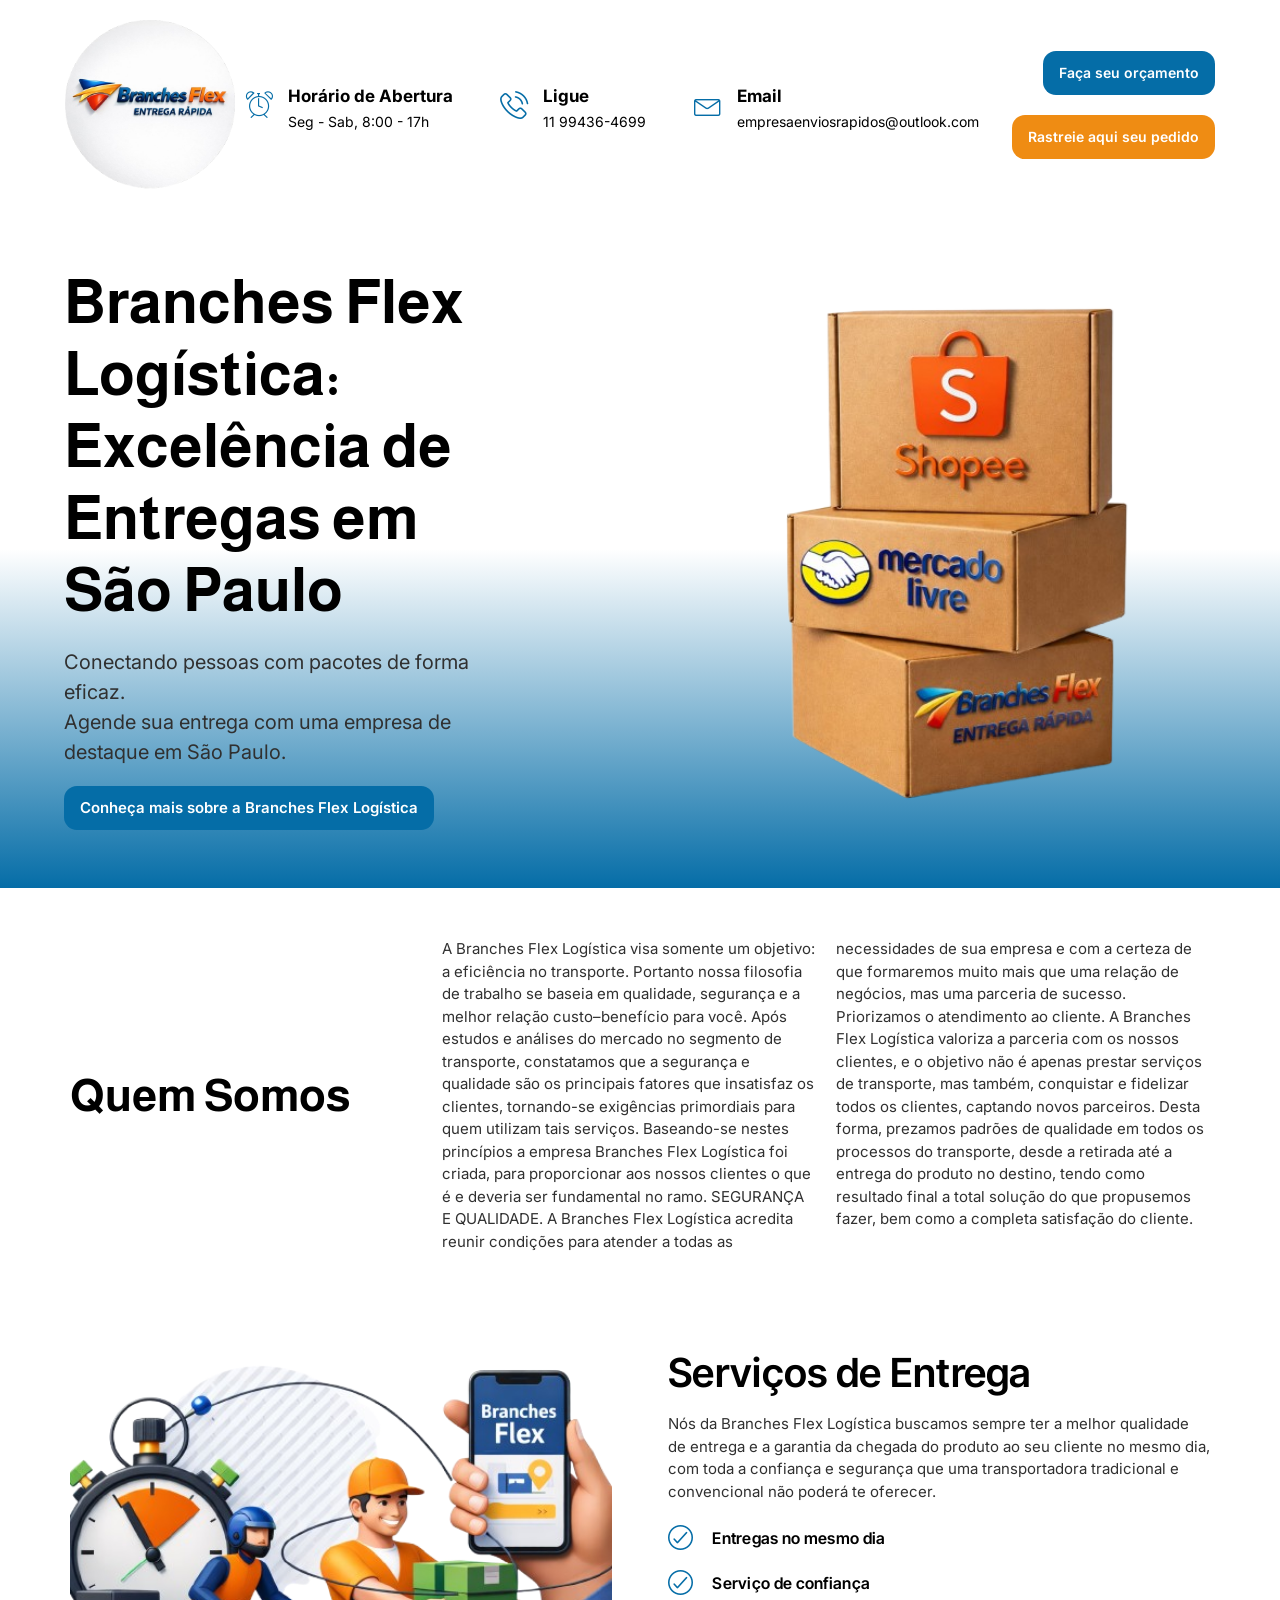
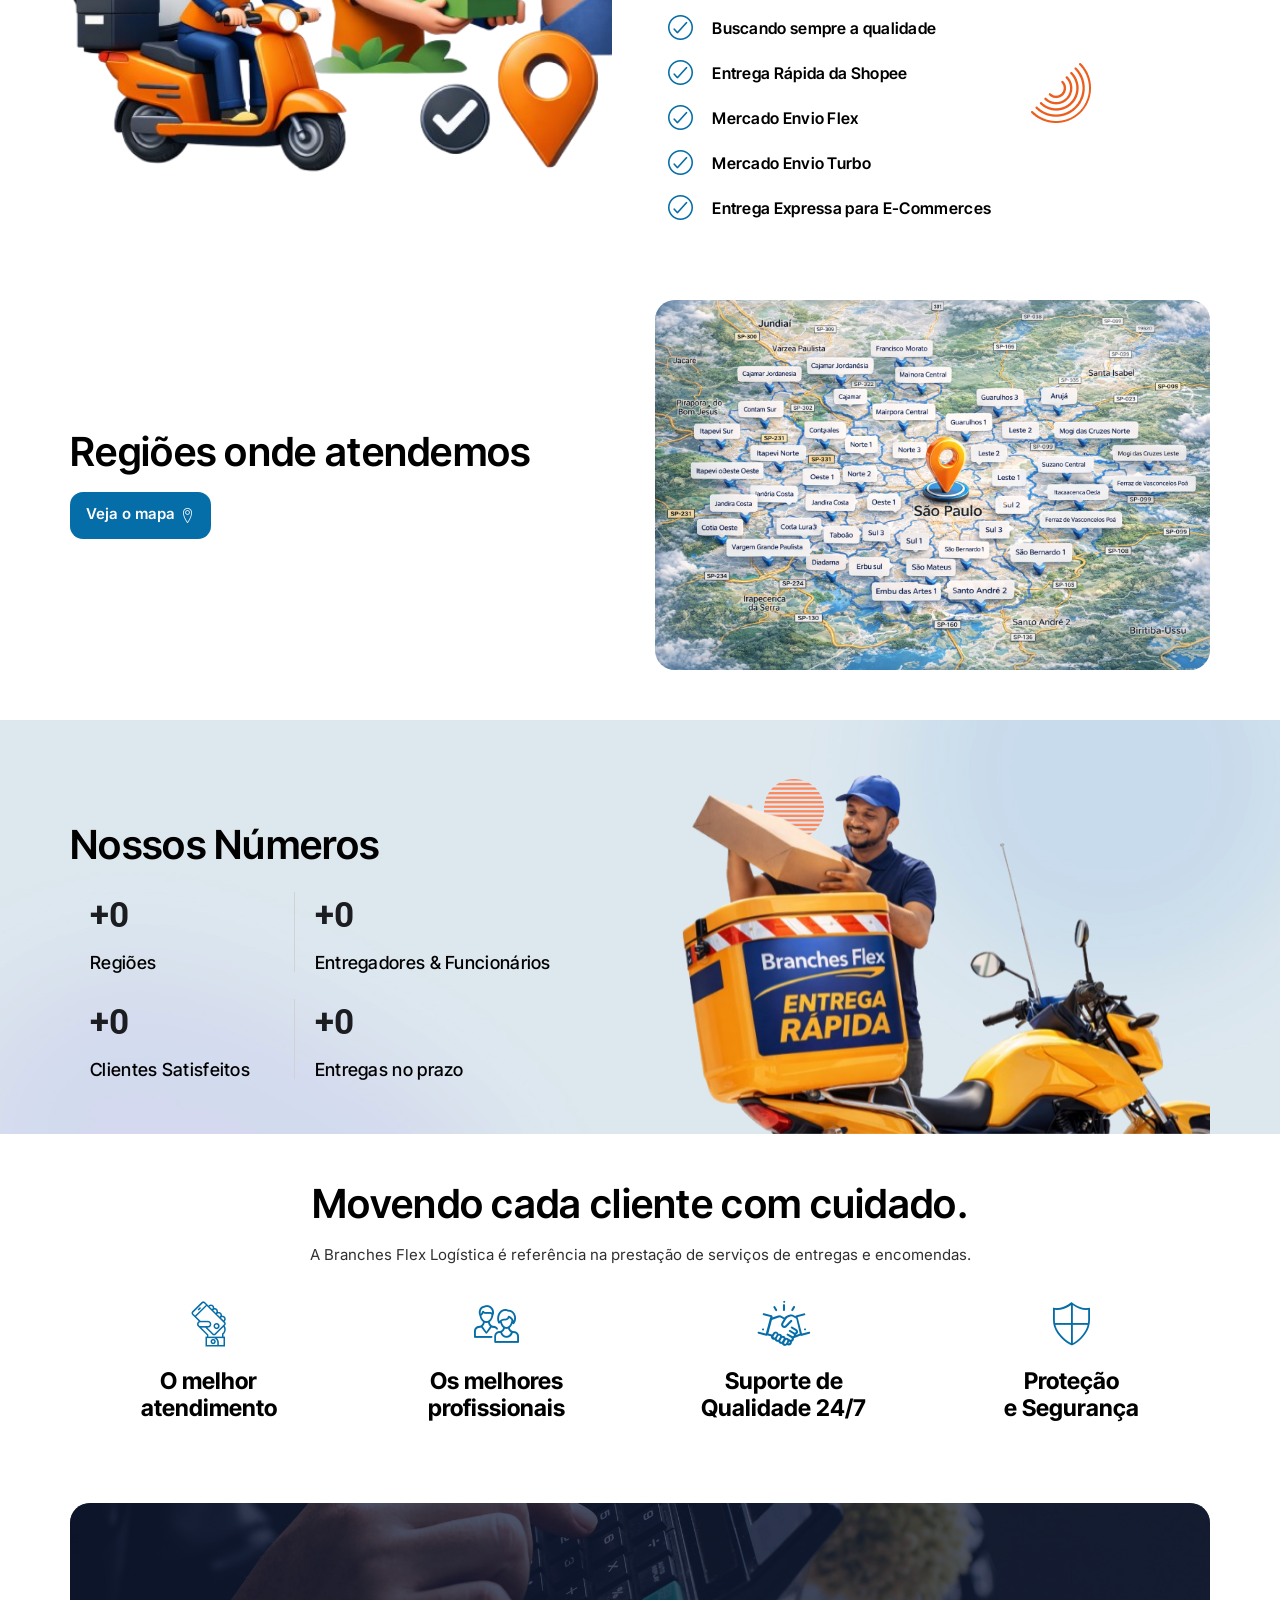
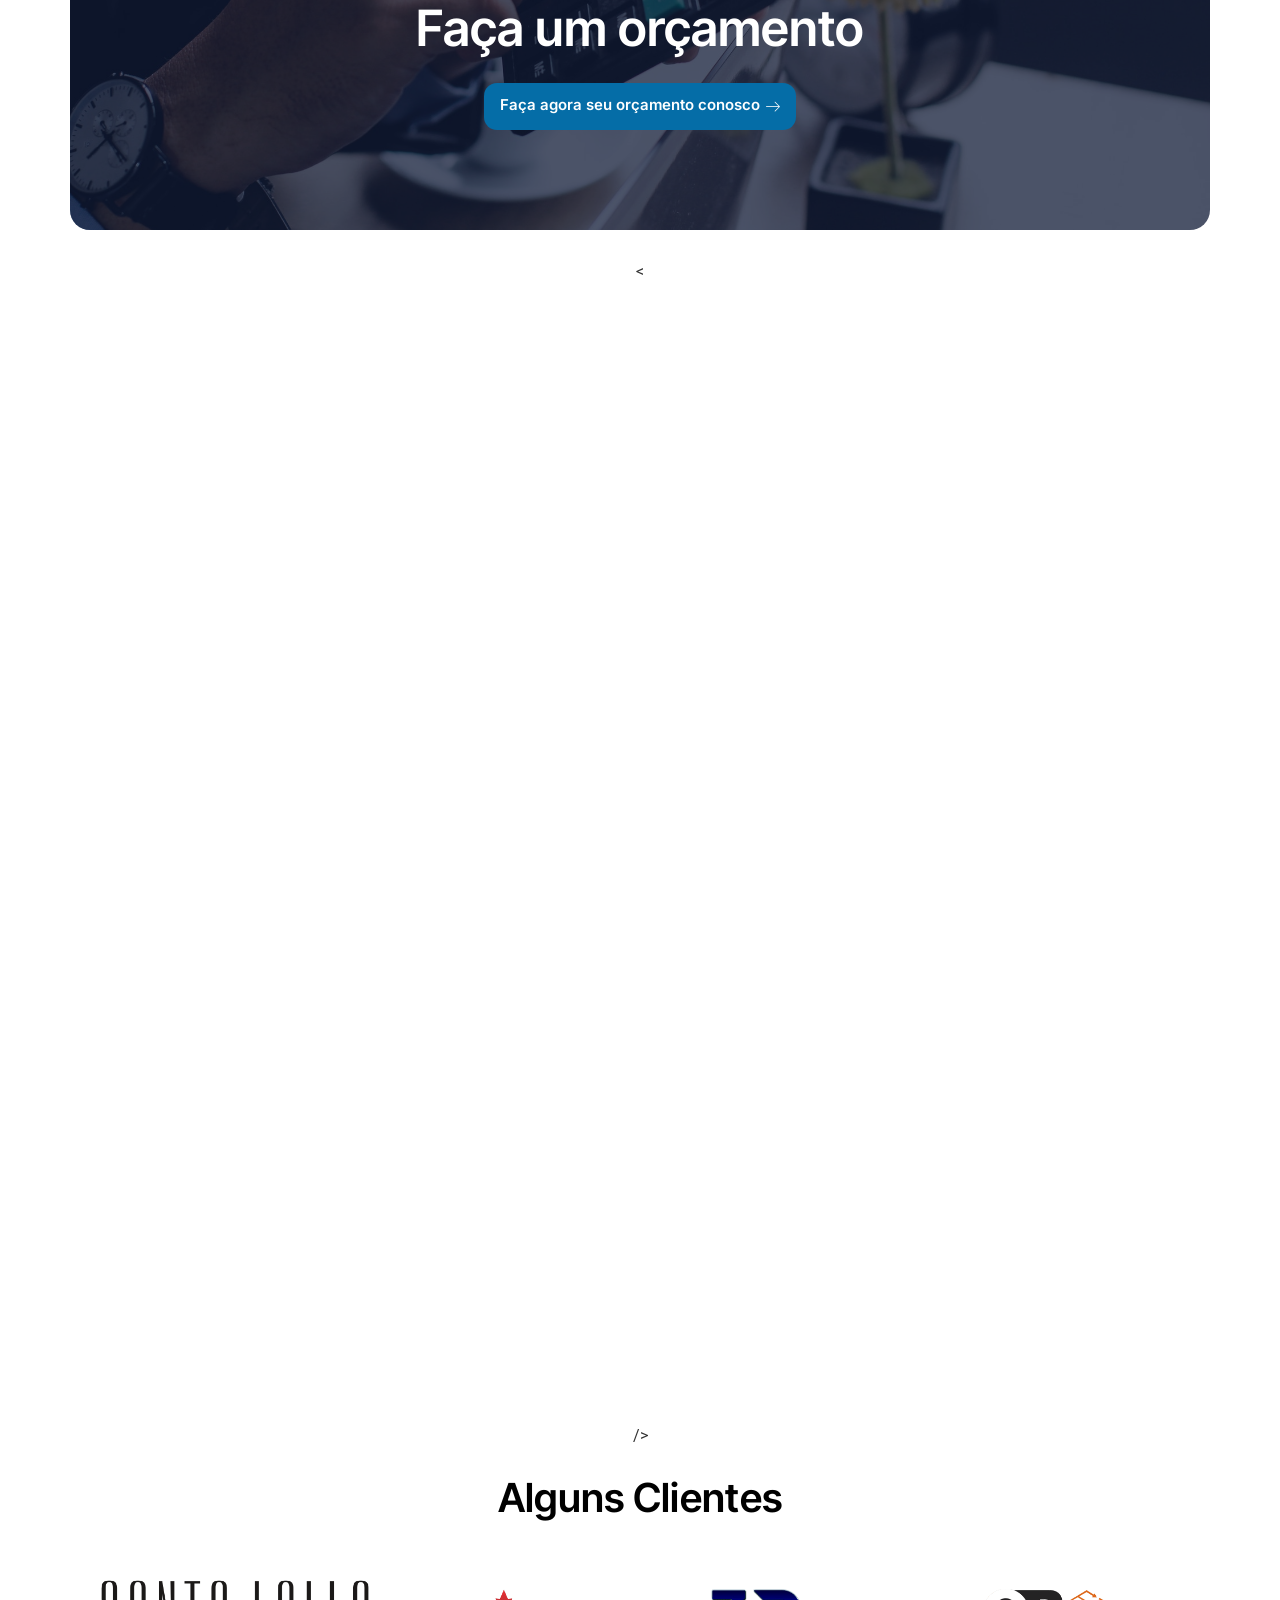
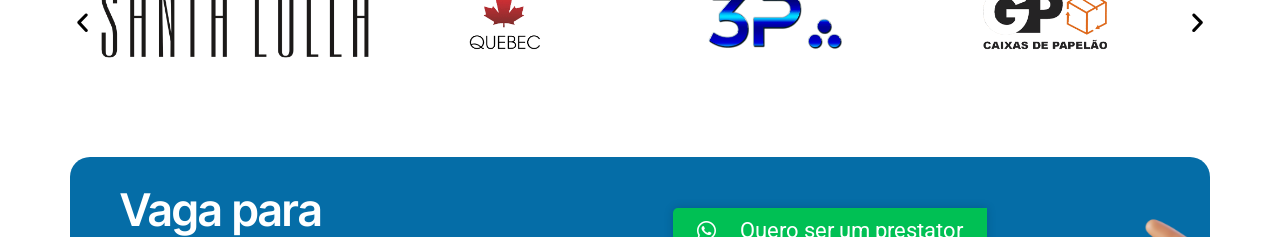
==== commit 63f879b1: "inicial commit" ====
--- a/index.html
+++ b/index.html
@@ -23,11 +23,14 @@
 	<!-- This site is optimized with the Yoast SEO plugin v24.1 - https://yoast.com/wordpress/plugins/seo/ -->
 	<title>Branches Flex Logística &#8211; Envios Flex e Transportadora .</title>
 	<link rel="canonical" href="index.html" />
+    <link rel="apple-touch-icon" sizes="180x180" href="/apple-touch-icon.jpg">
+    <link rel="icon" type="image/png" sizes="32x32" href="/favicon-32x32.jpg">
+    <link rel="icon" type="image/png" sizes="16x16" href="/favicon-16x16.jpg">
 	<meta property="og:locale" content="pt_BR" />
 	<meta property="og:type" content="website" />
 	<meta property="og:title" content="Branches Flex Logística &#8211; Envios Flex e Transportadora Ceps." />
 	<meta property="og:description"
-		content="Horário de Abertura Seg &#8211; Sab, 8:00 &#8211; 17h Ligue 11 97676-0509 Email empresaenviosrapidos@outlook.com
+		content="Horário de Abertura Seg &#8211; Sab, 8:00 &#8211; 17h Ligue 11 99436-4699 Email empresaenviosrapidos@outlook.com
  Faça seu orçamento Rastreie aqui seu pedido Branches Flex Logística: Excelência de Entregas em São Paulo Conectando pessoas com pacotes de forma eficaz.Agende sua entrega com uma empresa de destaque em São Paulo. Conheça mais sobre a Branches Flex Logística Quem Somos A [&hellip;]" />
 	<meta property="og:url" content="https://jgexpress.com.br/" />
 	<meta property="og:site_name" content="Branches Flex Logística" />
@@ -1535,7 +1538,7 @@
 							<div class="elementor-icon-box-wrapper">
 
 								<div class="elementor-icon-box-icon">
-									<a href="https://wa.me/5511976760509?text=%0AOl%C3%A1!%20Seja%20bem%20vindo%20ao%20nosso%20atendimento!%20%0AN%C3%B3s%20trabalhamos%20com%20%20Mercado%20Envios%20Flex%20e%20se%20caso%20voc%C3%AA%20possuir%20uma%20loja%20virtual%20ou%20loja%20fisica%2C%20tamb%C3%A9m%20fazemos%20o%20envio.%20%0ARealize%20seu%20cadastro%20hoje%2C%20e%20comece%20a%20enviar%20conosco%20amanh%C3%A3%20mesmo!%20"
+									<a href="https://wa.me/5511994364699?text=%0AOl%C3%A1!%20Seja%20bem%20vindo%20ao%20nosso%20atendimento!%20%0AN%C3%B3s%20trabalhamos%20com%20%20Mercado%20Envios%20Flex%20e%20se%20caso%20voc%C3%AA%20possuir%20uma%20loja%20virtual%20ou%20loja%20fisica%2C%20tamb%C3%A9m%20fazemos%20o%20envio.%20%0ARealize%20seu%20cadastro%20hoje%2C%20e%20comece%20a%20enviar%20conosco%20amanh%C3%A3%20mesmo!%20"
 										class="elementor-icon elementor-animation-" tabindex="-1">
 										<i aria-hidden="true" class="icon icon-phone1"></i> </a>
 								</div>
@@ -1543,12 +1546,12 @@
 								<div class="elementor-icon-box-content">
 
 									<h3 class="elementor-icon-box-title">
-										<a href="https://wa.me/5511976760509?text=%0AOl%C3%A1!%20Seja%20bem%20vindo%20ao%20nosso%20atendimento!%20%0AN%C3%B3s%20trabalhamos%20com%20%20Mercado%20Envios%20Flex%20e%20se%20caso%20voc%C3%AA%20possuir%20uma%20loja%20virtual%20ou%20loja%20fisica%2C%20tamb%C3%A9m%20fazemos%20o%20envio.%20%0ARealize%20seu%20cadastro%20hoje%2C%20e%20comece%20a%20enviar%20conosco%20amanh%C3%A3%20mesmo!%20">
+										<a href="https://wa.me/5511994364699?text=%0AOl%C3%A1!%20Seja%20bem%20vindo%20ao%20nosso%20atendimento!%20%0AN%C3%B3s%20trabalhamos%20com%20%20Mercado%20Envios%20Flex%20e%20se%20caso%20voc%C3%AA%20possuir%20uma%20loja%20virtual%20ou%20loja%20fisica%2C%20tamb%C3%A9m%20fazemos%20o%20envio.%20%0ARealize%20seu%20cadastro%20hoje%2C%20e%20comece%20a%20enviar%20conosco%20amanh%C3%A3%20mesmo!%20">
 											Ligue </a>
 									</h3>
 
 									<p class="elementor-icon-box-description">
-										11 97676-0509 </p>
+										11 99436-4699 </p>
 
 								</div>
 
@@ -2296,7 +2299,7 @@
 								<div class="elementor-widget-container">
 									<div class="elementor-button-wrapper">
 										<a class="elementor-button elementor-button-link elementor-size-sm"
-											href="https://wa.me/5511976760509?text=%0AOl%C3%A1!%20Seja%20bem%20vindo%20ao%20nosso%20atendimento!%20%0AN%C3%B3s%20trabalhamos%20com%20%20Mercado%20Envios%20Flex%20e%20se%20caso%20voc%C3%AA%20possuir%20uma%20loja%20virtual%20ou%20loja%20fisica%2C%20tamb%C3%A9m%20fazemos%20o%20envio.%20%0ARealize%20seu%20cadastro%20hoje%2C%20e%20comece%20a%20enviar%20conosco%20amanh%C3%A3%20mesmo!%20">
+											href="https://wa.me/5511994364699?text=%0AOl%C3%A1!%20Seja%20bem%20vindo%20ao%20nosso%20atendimento!%20%0AN%C3%B3s%20trabalhamos%20com%20%20Mercado%20Envios%20Flex%20e%20se%20caso%20voc%C3%AA%20possuir%20uma%20loja%20virtual%20ou%20loja%20fisica%2C%20tamb%C3%A9m%20fazemos%20o%20envio.%20%0ARealize%20seu%20cadastro%20hoje%2C%20e%20comece%20a%20enviar%20conosco%20amanh%C3%A3%20mesmo!%20">
 											<span class="elementor-button-content-wrapper">
 												<span class="elementor-button-icon">
 													<i aria-hidden="true" class="fab fa-whatsapp"></i> </span>
@@ -2349,7 +2352,7 @@
 								data-id="330e2d8" data-element_type="widget" data-widget_type="heading.default">
 								<div class="elementor-widget-container">
 									<h5 class="elementor-heading-title elementor-size-default"><a
-											href="https://wa.me/5511976760509?text=%0AOl%C3%A1!%20Seja%20bem%20vindo%20ao%20nosso%20atendimento!%20%0AN%C3%B3s%20trabalhamos%20com%20%20Mercado%20Envios%20Flex%20e%20se%20caso%20voc%C3%AA%20possuir%20uma%20loja%20virtual%20ou%20loja%20fisica%2C%20tamb%C3%A9m%20fazemos%20o%20envio.%20%0ARealize%20seu%20cadastro%20hoje%2C%20e%20comece%20a%20enviar%20conosco%20amanh%C3%A3%20mesmo!%20">11 97676-0509</a>
+											href="https://wa.me/5511994364699?text=%0AOl%C3%A1!%20Seja%20bem%20vindo%20ao%20nosso%20atendimento!%20%0AN%C3%B3s%20trabalhamos%20com%20%20Mercado%20Envios%20Flex%20e%20se%20caso%20voc%C3%AA%20possuir%20uma%20loja%20virtual%20ou%20loja%20fisica%2C%20tamb%C3%A9m%20fazemos%20o%20envio.%20%0ARealize%20seu%20cadastro%20hoje%2C%20e%20comece%20a%20enviar%20conosco%20amanh%C3%A3%20mesmo!%20">11 99436-4699</a>
 									</h5>
 								</div>
 							</div>
@@ -2459,11 +2462,11 @@
 					<div class="elementor-widget-wrap elementor-element-populated">
 						<div class="elementor-element elementor-element-52aacd6c elementor-align-right elementor-widget__width-initial elementor-fixed elementor-widget elementor-widget-lottie"
 							data-id="52aacd6c" data-element_type="widget"
-							data-settings="{&quot;source_json&quot;:{&quot;url&quot;:&quot;https:\/\/jgexpress.com.br\/wp-content\/uploads\/2022\/08\/86147-whatsapp-button-call-attention-and-pause.json&quot;,&quot;id&quot;:383,&quot;size&quot;:&quot;&quot;,&quot;alt&quot;:&quot;&quot;,&quot;source&quot;:&quot;library&quot;},&quot;link_to&quot;:&quot;custom&quot;,&quot;custom_link&quot;:{&quot;url&quot;:&quot;https:\/\/api.whatsapp.com\/send?phone=5511976760509&quot;,&quot;is_external&quot;:&quot;&quot;,&quot;nofollow&quot;:&quot;&quot;,&quot;custom_attributes&quot;:&quot;&quot;},&quot;loop&quot;:&quot;yes&quot;,&quot;_position&quot;:&quot;fixed&quot;,&quot;source&quot;:&quot;media_file&quot;,&quot;caption_source&quot;:&quot;none&quot;,&quot;trigger&quot;:&quot;arriving_to_viewport&quot;,&quot;viewport&quot;:{&quot;unit&quot;:&quot;%&quot;,&quot;size&quot;:&quot;&quot;,&quot;sizes&quot;:{&quot;start&quot;:0,&quot;end&quot;:100}},&quot;play_speed&quot;:{&quot;unit&quot;:&quot;px&quot;,&quot;size&quot;:1,&quot;sizes&quot;:[]},&quot;start_point&quot;:{&quot;unit&quot;:&quot;%&quot;,&quot;size&quot;:0,&quot;sizes&quot;:[]},&quot;end_point&quot;:{&quot;unit&quot;:&quot;%&quot;,&quot;size&quot;:100,&quot;sizes&quot;:[]},&quot;renderer&quot;:&quot;svg&quot;}"
+							data-settings="{&quot;source_json&quot;:{&quot;url&quot;:&quot;https:\/\/jgexpress.com.br\/wp-content\/uploads\/2022\/08\/86147-whatsapp-button-call-attention-and-pause.json&quot;,&quot;id&quot;:383,&quot;size&quot;:&quot;&quot;,&quot;alt&quot;:&quot;&quot;,&quot;source&quot;:&quot;library&quot;},&quot;link_to&quot;:&quot;custom&quot;,&quot;custom_link&quot;:{&quot;url&quot;:&quot;https:\/\/api.whatsapp.com\/send?phone=5511994364699&quot;,&quot;is_external&quot;:&quot;&quot;,&quot;nofollow&quot;:&quot;&quot;,&quot;custom_attributes&quot;:&quot;&quot;},&quot;loop&quot;:&quot;yes&quot;,&quot;_position&quot;:&quot;fixed&quot;,&quot;source&quot;:&quot;media_file&quot;,&quot;caption_source&quot;:&quot;none&quot;,&quot;trigger&quot;:&quot;arriving_to_viewport&quot;,&quot;viewport&quot;:{&quot;unit&quot;:&quot;%&quot;,&quot;size&quot;:&quot;&quot;,&quot;sizes&quot;:{&quot;start&quot;:0,&quot;end&quot;:100}},&quot;play_speed&quot;:{&quot;unit&quot;:&quot;px&quot;,&quot;size&quot;:1,&quot;sizes&quot;:[]},&quot;start_point&quot;:{&quot;unit&quot;:&quot;%&quot;,&quot;size&quot;:0,&quot;sizes&quot;:[]},&quot;end_point&quot;:{&quot;unit&quot;:&quot;%&quot;,&quot;size&quot;:100,&quot;sizes&quot;:[]},&quot;renderer&quot;:&quot;svg&quot;}"
 							data-widget_type="lottie.default">
 							<div class="elementor-widget-container">
 								<a class="e-lottie__container__link"
-									href="https://wa.me/5511976760509?text=%0AOl%C3%A1!%20Seja%20bem%20vindo%20ao%20nosso%20atendimento!%20%0AN%C3%B3s%20trabalhamos%20com%20%20Mercado%20Envios%20Flex%20e%20se%20caso%20voc%C3%AA%20possuir%20uma%20loja%20virtual%20ou%20loja%20fisica%2C%20tamb%C3%A9m%20fazemos%20o%20envio.%20%0ARealize%20seu%20cadastro%20hoje%2C%20e%20comece%20a%20enviar%20conosco%20amanh%C3%A3%20mesmo!%20">
+									href="https://wa.me/5511994364699?text=%0AOl%C3%A1!%20Seja%20bem%20vindo%20ao%20nosso%20atendimento!%20%0AN%C3%B3s%20trabalhamos%20com%20%20Mercado%20Envios%20Flex%20e%20se%20caso%20voc%C3%AA%20possuir%20uma%20loja%20virtual%20ou%20loja%20fisica%2C%20tamb%C3%A9m%20fazemos%20o%20envio.%20%0ARealize%20seu%20cadastro%20hoje%2C%20e%20comece%20a%20enviar%20conosco%20amanh%C3%A3%20mesmo!%20">
 									<div class="e-lottie__container">
 										<div class="e-lottie__animation"></div>
 									</div>
@@ -2542,7 +2545,7 @@
 								<div class="elementor-icon-box-wrapper">
 
 									<div class="elementor-icon-box-icon">
-										<a href="https://wa.me/5511976760509?text=%0AOl%C3%A1!%20Seja%20bem%20vindo%20ao%20nosso%20atendimento!%20%0AN%C3%B3s%20trabalhamos%20com%20%20Mercado%20Envios%20Flex%20e%20se%20caso%20voc%C3%AA%20possuir%20uma%20loja%20virtual%20ou%20loja%20fisica%2C%20tamb%C3%A9m%20fazemos%20o%20envio.%20%0ARealize%20seu%20cadastro%20hoje%2C%20e%20comece%20a%20enviar%20conosco%20amanh%C3%A3%20mesmo!%20"
+										<a href="https://wa.me/5511994364699?text=%0AOl%C3%A1!%20Seja%20bem%20vindo%20ao%20nosso%20atendimento!%20%0AN%C3%B3s%20trabalhamos%20com%20%20Mercado%20Envios%20Flex%20e%20se%20caso%20voc%C3%AA%20possuir%20uma%20loja%20virtual%20ou%20loja%20fisica%2C%20tamb%C3%A9m%20fazemos%20o%20envio.%20%0ARealize%20seu%20cadastro%20hoje%2C%20e%20comece%20a%20enviar%20conosco%20amanh%C3%A3%20mesmo!%20"
 											class="elementor-icon elementor-animation-" tabindex="-1">
 											<i aria-hidden="true" class="fab fa-whatsapp"></i> </a>
 									</div>
@@ -2550,12 +2553,12 @@
 									<div class="elementor-icon-box-content">
 
 										<h3 class="elementor-icon-box-title">
-											<a href="https://wa.me/5511976760509?text=%0AOl%C3%A1!%20Seja%20bem%20vindo%20ao%20nosso%20atendimento!%20%0AN%C3%B3s%20trabalhamos%20com%20%20Mercado%20Envios%20Flex%20e%20se%20caso%20voc%C3%AA%20possuir%20uma%20loja%20virtual%20ou%20loja%20fisica%2C%20tamb%C3%A9m%20fazemos%20o%20envio.%20%0ARealize%20seu%20cadastro%20hoje%2C%20e%20comece%20a%20enviar%20conosco%20amanh%C3%A3%20mesmo!%20">
+											<a href="https://wa.me/5511994364699?text=%0AOl%C3%A1!%20Seja%20bem%20vindo%20ao%20nosso%20atendimento!%20%0AN%C3%B3s%20trabalhamos%20com%20%20Mercado%20Envios%20Flex%20e%20se%20caso%20voc%C3%AA%20possuir%20uma%20loja%20virtual%20ou%20loja%20fisica%2C%20tamb%C3%A9m%20fazemos%20o%20envio.%20%0ARealize%20seu%20cadastro%20hoje%2C%20e%20comece%20a%20enviar%20conosco%20amanh%C3%A3%20mesmo!%20">
 												Telefone/WhatsApp </a>
 										</h3>
 
 										<p class="elementor-icon-box-description">
-											11 97676-0509 </p>
+											11 99436-4699 </p>
 
 									</div>
 
--- a/wp-content/uploads/elementor/css/post-10ef25.css
+++ b/wp-content/uploads/elementor/css/post-10ef25.css
@@ -1 +1,3042 @@
-.elementor-10 .elementor-element.elementor-element-82db961{--display:flex;--flex-direction:row;--container-widget-width:calc( ( 1 - var( --container-widget-flex-grow ) ) * 100% );--container-widget-height:100%;--container-widget-flex-grow:1;--container-widget-align-self:stretch;--flex-wrap-mobile:wrap;--align-items:stretch;--gap:10px 10px;--row-gap:10px;--column-gap:10px;--margin-top:0px;--margin-bottom:0px;--margin-left:0px;--margin-right:0px;--padding-top:20px;--padding-bottom:20px;--padding-left:0px;--padding-right:0px;}.elementor-10 .elementor-element.elementor-element-e503485{--display:flex;--justify-content:center;--margin-top:0px;--margin-bottom:0px;--margin-left:0px;--margin-right:0px;--padding-top:0px;--padding-bottom:0px;--padding-left:0px;--padding-right:0px;}.elementor-10 .elementor-element.elementor-element-f9b2513{text-align:left;}.elementor-10 .elementor-element.elementor-element-f9b2513 img{width:100%;}.elementor-10 .elementor-element.elementor-element-154a181{--display:flex;--flex-direction:row;--container-widget-width:calc( ( 1 - var( --container-widget-flex-grow ) ) * 100% );--container-widget-height:100%;--container-widget-flex-grow:1;--container-widget-align-self:stretch;--flex-wrap-mobile:wrap;--justify-content:space-between;--align-items:center;--margin-top:0px;--margin-bottom:0px;--margin-left:0px;--margin-right:0px;--padding-top:0px;--padding-bottom:0px;--padding-left:0px;--padding-right:0px;}.elementor-10 .elementor-element.elementor-element-d7c21a7 .elementor-icon-box-wrapper{text-align:left;}.elementor-10 .elementor-element.elementor-element-d7c21a7{--icon-box-icon-margin:15px;}.elementor-10 .elementor-element.elementor-element-d7c21a7 .elementor-icon-box-title{margin-bottom:5px;color:#000000;}.elementor-10 .elementor-element.elementor-element-d7c21a7.elementor-view-stacked .elementor-icon{background-color:#EB5E1E;}.elementor-10 .elementor-element.elementor-element-d7c21a7.elementor-view-framed .elementor-icon, .elementor-10 .elementor-element.elementor-element-d7c21a7.elementor-view-default .elementor-icon{fill:#EB5E1E;color:#EB5E1E;border-color:#EB5E1E;}.elementor-10 .elementor-element.elementor-element-d7c21a7 .elementor-icon{font-size:28px;}.elementor-10 .elementor-element.elementor-element-d7c21a7 .elementor-icon-box-title, .elementor-10 .elementor-element.elementor-element-d7c21a7 .elementor-icon-box-title a{font-family:"Inter", Sans-serif;font-size:17px;font-weight:700;}.elementor-10 .elementor-element.elementor-element-d7c21a7 .elementor-icon-box-description{color:#000000;font-family:"Inter", Sans-serif;font-size:14px;font-weight:400;}.elementor-10 .elementor-element.elementor-element-65c9619 .elementor-icon-box-wrapper{text-align:left;}.elementor-10 .elementor-element.elementor-element-65c9619{--icon-box-icon-margin:15px;}.elementor-10 .elementor-element.elementor-element-65c9619 .elementor-icon-box-title{margin-bottom:5px;color:#000000;}.elementor-10 .elementor-element.elementor-element-65c9619.elementor-view-stacked .elementor-icon{background-color:#EB5E1E;}.elementor-10 .elementor-element.elementor-element-65c9619.elementor-view-framed .elementor-icon, .elementor-10 .elementor-element.elementor-element-65c9619.elementor-view-default .elementor-icon{fill:#EB5E1E;color:#EB5E1E;border-color:#EB5E1E;}.elementor-10 .elementor-element.elementor-element-65c9619 .elementor-icon{font-size:28px;}.elementor-10 .elementor-element.elementor-element-65c9619 .elementor-icon-box-title, .elementor-10 .elementor-element.elementor-element-65c9619 .elementor-icon-box-title a{font-family:"Inter", Sans-serif;font-size:17px;font-weight:700;}.elementor-10 .elementor-element.elementor-element-65c9619 .elementor-icon-box-description{color:#000000;font-family:"Inter", Sans-serif;font-size:14px;font-weight:400;}.elementor-10 .elementor-element.elementor-element-07a5c47 .elementor-icon-box-wrapper{text-align:left;}.elementor-10 .elementor-element.elementor-element-07a5c47{--icon-box-icon-margin:15px;}.elementor-10 .elementor-element.elementor-element-07a5c47 .elementor-icon-box-title{margin-bottom:5px;color:#000000;}.elementor-10 .elementor-element.elementor-element-07a5c47.elementor-view-stacked .elementor-icon{background-color:#EB5E1E;}.elementor-10 .elementor-element.elementor-element-07a5c47.elementor-view-framed .elementor-icon, .elementor-10 .elementor-element.elementor-element-07a5c47.elementor-view-default .elementor-icon{fill:#EB5E1E;color:#EB5E1E;border-color:#EB5E1E;}.elementor-10 .elementor-element.elementor-element-07a5c47 .elementor-icon{font-size:28px;}.elementor-10 .elementor-element.elementor-element-07a5c47 .elementor-icon-box-title, .elementor-10 .elementor-element.elementor-element-07a5c47 .elementor-icon-box-title a{font-family:"Inter", Sans-serif;font-size:17px;font-weight:700;}.elementor-10 .elementor-element.elementor-element-07a5c47 .elementor-icon-box-description{color:#000000;font-family:"Inter", Sans-serif;font-size:14px;font-weight:400;}.elementor-10 .elementor-element.elementor-element-00b3571{--display:flex;--justify-content:center;--margin-top:0px;--margin-bottom:0px;--margin-left:0px;--margin-right:0px;--padding-top:0px;--padding-bottom:0px;--padding-left:0px;--padding-right:0px;}.elementor-10 .elementor-element.elementor-element-1321d93 .elementor-button{background-color:#EB5E1E;font-family:"Inter", Sans-serif;font-size:14px;font-weight:600;text-transform:none;line-height:12px;fill:#FFFFFF;color:#FFFFFF;border-radius:13px 13px 13px 13px;padding:16px 16px 16px 16px;}.elementor-10 .elementor-element.elementor-element-1321d93 .elementor-button:hover, .elementor-10 .elementor-element.elementor-element-1321d93 .elementor-button:focus{background-color:#EB5E1E;color:#FFFFFF;border-color:#EB5E1E;}.elementor-10 .elementor-element.elementor-element-1321d93.elementor-element{--align-self:flex-end;}.elementor-10 .elementor-element.elementor-element-1321d93 .elementor-button:hover svg, .elementor-10 .elementor-element.elementor-element-1321d93 .elementor-button:focus svg{fill:#FFFFFF;}.elementor-10 .elementor-element.elementor-element-685c955 .elementor-button{background-color:#EB5E1E;font-family:"Inter", Sans-serif;font-size:14px;font-weight:600;text-transform:none;line-height:12px;fill:#FFFFFF;color:#FFFFFF;border-radius:13px 13px 13px 13px;padding:16px 16px 16px 16px;}.elementor-10 .elementor-element.elementor-element-685c955 .elementor-button:hover, .elementor-10 .elementor-element.elementor-element-685c955 .elementor-button:focus{background-color:#EB5E1E;color:#FFFFFF;border-color:#EB5E1E;}.elementor-10 .elementor-element.elementor-element-685c955.elementor-element{--align-self:flex-end;}.elementor-10 .elementor-element.elementor-element-685c955 .elementor-button:hover svg, .elementor-10 .elementor-element.elementor-element-685c955 .elementor-button:focus svg{fill:#FFFFFF;}.elementor-10 .elementor-element.elementor-element-be46de3{--display:flex;--min-height:75vh;--flex-direction:row;--container-widget-width:calc( ( 1 - var( --container-widget-flex-grow ) ) * 100% );--container-widget-height:100%;--container-widget-flex-grow:1;--container-widget-align-self:stretch;--flex-wrap-mobile:wrap;--align-items:stretch;--gap:5% 5%;--row-gap:5%;--column-gap:5%;--flex-wrap:nowrap;--overflow:hidden;--padding-top:5%;--padding-bottom:5%;--padding-left:5%;--padding-right:5%;}.elementor-10 .elementor-element.elementor-element-be46de3:not(.elementor-motion-effects-element-type-background), .elementor-10 .elementor-element.elementor-element-be46de3 > .elementor-motion-effects-container > .elementor-motion-effects-layer{background-color:transparent;background-image:linear-gradient(180deg, #FFFFFF 50%, #EB5E1E 100%);}.elementor-10 .elementor-element.elementor-element-322fd68f{--display:flex;--flex-direction:column;--container-widget-width:100%;--container-widget-height:initial;--container-widget-flex-grow:0;--container-widget-align-self:initial;--flex-wrap-mobile:wrap;--justify-content:center;--gap:20px 0px;--row-gap:20px;--column-gap:0px;--padding-top:0px;--padding-bottom:0px;--padding-left:0px;--padding-right:0px;}.elementor-10 .elementor-element.elementor-element-632558c{width:var( --container-widget-width, 75% );max-width:75%;--container-widget-width:75%;--container-widget-flex-grow:0;text-align:left;}.elementor-10 .elementor-element.elementor-element-632558c.elementor-element{--align-self:flex-start;}.elementor-10 .elementor-element.elementor-element-632558c .elementor-heading-title{font-family:"Almarai", Sans-serif;font-size:60px;font-weight:600;text-transform:none;line-height:1.2em;color:#000000;}.elementor-10 .elementor-element.elementor-element-78bde34{width:var( --container-widget-width, 80% );max-width:80%;--container-widget-width:80%;--container-widget-flex-grow:0;color:#303030;font-family:"Inter", Sans-serif;font-size:20px;font-weight:400;}.elementor-10 .elementor-element.elementor-element-78bde34 > .elementor-widget-container{margin:0px 0px -15px 0px;}.elementor-10 .elementor-element.elementor-element-c0c9829 .elementor-button{background-color:#EB5E1E;font-family:"Inter", Sans-serif;font-weight:600;text-transform:none;line-height:12px;fill:#FFFFFF;color:#FFFFFF;border-radius:13px 13px 13px 13px;padding:16px 16px 16px 16px;}.elementor-10 .elementor-element.elementor-element-c0c9829 .elementor-button:hover, .elementor-10 .elementor-element.elementor-element-c0c9829 .elementor-button:focus{background-color:#EB5E1E;color:#FFFFFF;border-color:#EB5E1E;}.elementor-10 .elementor-element.elementor-element-c0c9829 > .elementor-widget-container{padding:0px 0px 0px 0px;}.elementor-10 .elementor-element.elementor-element-c0c9829.elementor-element{--align-self:flex-start;}.elementor-10 .elementor-element.elementor-element-c0c9829 .elementor-button:hover svg, .elementor-10 .elementor-element.elementor-element-c0c9829 .elementor-button:focus svg{fill:#FFFFFF;}.elementor-10 .elementor-element.elementor-element-71bfb680{--display:flex;--flex-direction:column;--container-widget-width:100%;--container-widget-height:initial;--container-widget-flex-grow:0;--container-widget-align-self:initial;--flex-wrap-mobile:wrap;--justify-content:center;--gap:0px 0px;--row-gap:0px;--column-gap:0px;--padding-top:0px;--padding-bottom:0px;--padding-left:0px;--padding-right:0px;}.elementor-10 .elementor-element.elementor-element-3e1227d img{width:100%;filter:brightness( 105% ) contrast( 110% ) saturate( 100% ) blur( -20px ) hue-rotate( 0deg );}.elementor-10 .elementor-element.elementor-element-be119d9{--display:flex;--flex-direction:row;--container-widget-width:calc( ( 1 - var( --container-widget-flex-grow ) ) * 100% );--container-widget-height:100%;--container-widget-flex-grow:1;--container-widget-align-self:stretch;--flex-wrap-mobile:wrap;--align-items:stretch;--gap:10px 10px;--row-gap:10px;--column-gap:10px;--margin-top:0px;--margin-bottom:0px;--margin-left:0px;--margin-right:0px;--padding-top:50px;--padding-bottom:50px;--padding-left:0px;--padding-right:0px;}.elementor-10 .elementor-element.elementor-element-f76f3ec{--display:flex;--justify-content:center;--margin-top:0px;--margin-bottom:0px;--margin-left:0px;--margin-right:0px;--padding-top:0px;--padding-bottom:0px;--padding-left:0px;--padding-right:0px;}.elementor-10 .elementor-element.elementor-element-e0f7755.elementor-element{--align-self:flex-start;}.elementor-10 .elementor-element.elementor-element-e0f7755{text-align:center;}.elementor-10 .elementor-element.elementor-element-e0f7755 .elementor-heading-title{font-family:"Almarai", Sans-serif;font-size:45px;font-weight:600;text-transform:none;color:#000000;}.elementor-10 .elementor-element.elementor-element-ed663df{--display:flex;--margin-top:0px;--margin-bottom:0px;--margin-left:0px;--margin-right:0px;--padding-top:0px;--padding-bottom:0px;--padding-left:0px;--padding-right:0px;}.elementor-10 .elementor-element.elementor-element-d57793b > .elementor-widget-container{margin:0px 0px -15px 0px;}.elementor-10 .elementor-element.elementor-element-d57793b{columns:2;color:#303030;font-family:"Inter", Sans-serif;font-size:15px;font-weight:400;}.elementor-10 .elementor-element.elementor-element-c8bd785{--display:flex;--flex-direction:row;--container-widget-width:calc( ( 1 - var( --container-widget-flex-grow ) ) * 100% );--container-widget-height:100%;--container-widget-flex-grow:1;--container-widget-align-self:stretch;--flex-wrap-mobile:wrap;--align-items:stretch;--gap:10px 56px;--row-gap:10px;--column-gap:56px;--margin-top:0px;--margin-bottom:0px;--margin-left:0px;--margin-right:0px;--padding-top:50px;--padding-bottom:50px;--padding-left:0px;--padding-right:0px;}.elementor-10 .elementor-element.elementor-element-c8bd785:not(.elementor-motion-effects-element-type-background), .elementor-10 .elementor-element.elementor-element-c8bd785 > .elementor-motion-effects-container > .elementor-motion-effects-layer{background-image:url("../../2022/06/shape-5-copiar.png");background-position:84.5% 71%;background-repeat:no-repeat;background-size:auto;}.elementor-10 .elementor-element.elementor-element-b678ed5{--display:flex;--margin-top:0px;--margin-bottom:0px;--margin-left:0px;--margin-right:0px;--padding-top:0px;--padding-bottom:0px;--padding-left:0px;--padding-right:0px;}.elementor-10 .elementor-element.elementor-element-150d9ad > .elementor-widget-container{margin:-50px 0px -50px 0px;}.elementor-10 .elementor-element.elementor-element-150d9ad{text-align:left;}.elementor-10 .elementor-element.elementor-element-4f6afbd{--display:flex;--justify-content:center;--margin-top:0px;--margin-bottom:0px;--margin-left:0px;--margin-right:0px;--padding-top:0px;--padding-bottom:0px;--padding-left:0px;--padding-right:0px;}.elementor-10 .elementor-element.elementor-element-b16cf5d.elementor-element{--align-self:flex-start;}.elementor-10 .elementor-element.elementor-element-b16cf5d{text-align:center;}.elementor-10 .elementor-element.elementor-element-b16cf5d .elementor-heading-title{font-family:"Inter Tight", Sans-serif;font-size:40px;font-weight:600;text-transform:none;letter-spacing:0.3px;color:#000000;}.elementor-10 .elementor-element.elementor-element-178643d > .elementor-widget-container{margin:0px 0px -15px 0px;}.elementor-10 .elementor-element.elementor-element-178643d{color:#303030;font-family:"Inter", Sans-serif;font-size:15px;font-weight:400;}.elementor-10 .elementor-element.elementor-element-1458fb6 > .elementor-widget-container{margin:0px 0px 0px 0px;padding:3px 0px 0px 0px;}.elementor-10 .elementor-element.elementor-element-1458fb6 .elementor-icon-list-items:not(.elementor-inline-items) .elementor-icon-list-item:not(:last-child){padding-bottom:calc(20px/2);}.elementor-10 .elementor-element.elementor-element-1458fb6 .elementor-icon-list-items:not(.elementor-inline-items) .elementor-icon-list-item:not(:first-child){margin-top:calc(20px/2);}.elementor-10 .elementor-element.elementor-element-1458fb6 .elementor-icon-list-items.elementor-inline-items .elementor-icon-list-item{margin-right:calc(20px/2);margin-left:calc(20px/2);}.elementor-10 .elementor-element.elementor-element-1458fb6 .elementor-icon-list-items.elementor-inline-items{margin-right:calc(-20px/2);margin-left:calc(-20px/2);}body.rtl .elementor-10 .elementor-element.elementor-element-1458fb6 .elementor-icon-list-items.elementor-inline-items .elementor-icon-list-item:after{left:calc(-20px/2);}body:not(.rtl) .elementor-10 .elementor-element.elementor-element-1458fb6 .elementor-icon-list-items.elementor-inline-items .elementor-icon-list-item:after{right:calc(-20px/2);}.elementor-10 .elementor-element.elementor-element-1458fb6 .elementor-icon-list-icon i{color:#EB5E1E;transition:color 0.3s;}.elementor-10 .elementor-element.elementor-element-1458fb6 .elementor-icon-list-icon svg{fill:#EB5E1E;transition:fill 0.3s;}.elementor-10 .elementor-element.elementor-element-1458fb6{--e-icon-list-icon-size:25px;--icon-vertical-offset:0px;}.elementor-10 .elementor-element.elementor-element-1458fb6 .elementor-icon-list-icon{padding-right:8px;}.elementor-10 .elementor-element.elementor-element-1458fb6 .elementor-icon-list-item > .elementor-icon-list-text, .elementor-10 .elementor-element.elementor-element-1458fb6 .elementor-icon-list-item > a{font-family:"Inter Tight", Sans-serif;font-size:16px;font-weight:600;text-transform:none;line-height:1.5em;letter-spacing:0.3px;}.elementor-10 .elementor-element.elementor-element-1458fb6 .elementor-icon-list-text{color:#000000;transition:color 0.3s;}.elementor-10 .elementor-element.elementor-element-40bf922{--display:flex;--flex-direction:row;--container-widget-width:initial;--container-widget-height:100%;--container-widget-flex-grow:1;--container-widget-align-self:stretch;--flex-wrap-mobile:wrap;--gap:30px 30px;--row-gap:30px;--column-gap:30px;--padding-top:30px;--padding-bottom:50px;--padding-left:0px;--padding-right:0px;}.elementor-10 .elementor-element.elementor-element-dd7b7ef{--display:flex;--justify-content:center;--padding-top:0px;--padding-bottom:0px;--padding-left:0px;--padding-right:0px;}.elementor-10 .elementor-element.elementor-element-eb71ffe.elementor-element{--align-self:flex-start;}.elementor-10 .elementor-element.elementor-element-eb71ffe{text-align:center;}.elementor-10 .elementor-element.elementor-element-eb71ffe .elementor-heading-title{font-family:"Inter Tight", Sans-serif;font-size:40px;font-weight:600;text-transform:none;letter-spacing:0.3px;color:#000000;}.elementor-10 .elementor-element.elementor-element-4700a59 .elementor-button{background-color:#EB5E1E;font-family:"Inter", Sans-serif;font-weight:600;text-transform:none;line-height:12px;fill:#FFFFFF;color:#FFFFFF;border-radius:13px 13px 13px 13px;padding:16px 16px 16px 16px;}.elementor-10 .elementor-element.elementor-element-4700a59 .elementor-button:hover, .elementor-10 .elementor-element.elementor-element-4700a59 .elementor-button:focus{background-color:#EB5E1E;color:#FFFFFF;border-color:#EB5E1E;}.elementor-10 .elementor-element.elementor-element-4700a59 > .elementor-widget-container{padding:0px 0px 0px 0px;}.elementor-10 .elementor-element.elementor-element-4700a59.elementor-element{--align-self:flex-start;}.elementor-10 .elementor-element.elementor-element-4700a59 .elementor-button-content-wrapper{flex-direction:row-reverse;}.elementor-10 .elementor-element.elementor-element-4700a59 .elementor-button .elementor-button-content-wrapper{gap:5px;}.elementor-10 .elementor-element.elementor-element-4700a59 .elementor-button:hover svg, .elementor-10 .elementor-element.elementor-element-4700a59 .elementor-button:focus svg{fill:#FFFFFF;}.elementor-10 .elementor-element.elementor-element-46bfa40{--display:flex;--padding-top:0px;--padding-bottom:0px;--padding-left:0px;--padding-right:0px;}.elementor-10 .elementor-element.elementor-element-d302b97 img{border-radius:20px 20px 20px 20px;}.elementor-10 .elementor-element.elementor-element-4939a60{--display:flex;--flex-direction:row;--container-widget-width:calc( ( 1 - var( --container-widget-flex-grow ) ) * 100% );--container-widget-height:100%;--container-widget-flex-grow:1;--container-widget-align-self:stretch;--flex-wrap-mobile:wrap;--align-items:stretch;--gap:10px 50px;--row-gap:10px;--column-gap:50px;--overlay-opacity:0.1;--margin-top:0px;--margin-bottom:0px;--margin-left:0px;--margin-right:0px;--padding-top:50px;--padding-bottom:0px;--padding-left:0px;--padding-right:0px;}.elementor-10 .elementor-element.elementor-element-4939a60:not(.elementor-motion-effects-element-type-background), .elementor-10 .elementor-element.elementor-element-4939a60 > .elementor-motion-effects-container > .elementor-motion-effects-layer{background-image:url("../../2022/06/bg-dream.jpg");background-position:center center;background-repeat:no-repeat;background-size:cover;}.elementor-10 .elementor-element.elementor-element-4939a60::before, .elementor-10 .elementor-element.elementor-element-4939a60 > .elementor-background-video-container::before, .elementor-10 .elementor-element.elementor-element-4939a60 > .e-con-inner > .elementor-background-video-container::before, .elementor-10 .elementor-element.elementor-element-4939a60 > .elementor-background-slideshow::before, .elementor-10 .elementor-element.elementor-element-4939a60 > .e-con-inner > .elementor-background-slideshow::before, .elementor-10 .elementor-element.elementor-element-4939a60 > .elementor-motion-effects-container > .elementor-motion-effects-layer::before{background-color:#EB5E1E;--background-overlay:'';}.elementor-10 .elementor-element.elementor-element-48e2044{--display:flex;--justify-content:center;--margin-top:0px;--margin-bottom:0px;--margin-left:0px;--margin-right:0px;--padding-top:0px;--padding-bottom:0px;--padding-left:0px;--padding-right:1px;}.elementor-10 .elementor-element.elementor-element-7b8ea4f.elementor-element{--align-self:flex-start;}.elementor-10 .elementor-element.elementor-element-7b8ea4f{text-align:center;}.elementor-10 .elementor-element.elementor-element-7b8ea4f .elementor-heading-title{font-family:"Inter Tight", Sans-serif;font-size:40px;font-weight:600;text-transform:none;letter-spacing:0.3px;color:#000000;}.elementor-10 .elementor-element.elementor-element-21c0962{--display:flex;--flex-direction:row;--container-widget-width:calc( ( 1 - var( --container-widget-flex-grow ) ) * 100% );--container-widget-height:100%;--container-widget-flex-grow:1;--container-widget-align-self:stretch;--flex-wrap-mobile:wrap;--align-items:stretch;--gap:10px 10px;--row-gap:10px;--column-gap:10px;--margin-top:7px;--margin-bottom:0px;--margin-left:0px;--margin-right:0px;--padding-top:0px;--padding-bottom:0px;--padding-left:0px;--padding-right:0px;}.elementor-10 .elementor-element.elementor-element-a9f39be{--display:flex;--justify-content:center;--margin-top:0px;--margin-bottom:0px;--margin-left:0px;--margin-right:0px;--padding-top:0px;--padding-bottom:0px;--padding-left:20px;--padding-right:0px;}.elementor-10 .elementor-element.elementor-element-6160add > .elementor-widget-container{margin:0px 0px 0px 0px;padding:0px 0px 0px 0px;}.elementor-10 .elementor-element.elementor-element-6160add.elementor-element{--align-self:flex-start;}.elementor-10 .elementor-element.elementor-element-6160add .elementor-counter-number-wrapper{color:#1B1D21;font-family:"Roboto Slab", Sans-serif;font-size:35px;font-weight:700;text-transform:none;line-height:1.2em;}.elementor-10 .elementor-element.elementor-element-bf41fee > .elementor-widget-container{padding:0px 0px 0px 0px;}.elementor-10 .elementor-element.elementor-element-bf41fee.elementor-element{--align-self:flex-start;}.elementor-10 .elementor-element.elementor-element-bf41fee .elementor-heading-title{font-family:"Inter Tight", Sans-serif;font-size:18px;font-weight:500;letter-spacing:0.3px;color:#000000;}.elementor-10 .elementor-element.elementor-element-2c0acbe{--display:flex;--justify-content:center;border-style:solid;--border-style:solid;border-width:0px 0px 0px 1px;--border-top-width:0px;--border-right-width:0px;--border-bottom-width:0px;--border-left-width:1px;border-color:#D1D2D3;--border-color:#D1D2D3;--margin-top:0px;--margin-bottom:0px;--margin-left:0px;--margin-right:0px;--padding-top:0px;--padding-bottom:0px;--padding-left:20px;--padding-right:0px;}.elementor-10 .elementor-element.elementor-element-60aa17e > .elementor-widget-container{margin:0px 0px 0px 0px;padding:0px 0px 0px 0px;}.elementor-10 .elementor-element.elementor-element-60aa17e.elementor-element{--align-self:flex-start;}.elementor-10 .elementor-element.elementor-element-60aa17e .elementor-counter-number-wrapper{color:#1B1D21;font-family:"Roboto Slab", Sans-serif;font-size:35px;font-weight:700;text-transform:none;line-height:1.2em;}.elementor-10 .elementor-element.elementor-element-3d2576e > .elementor-widget-container{padding:0px 0px 0px 0px;}.elementor-10 .elementor-element.elementor-element-3d2576e.elementor-element{--align-self:flex-start;}.elementor-10 .elementor-element.elementor-element-3d2576e .elementor-heading-title{font-family:"Inter Tight", Sans-serif;font-size:18px;font-weight:500;letter-spacing:0.3px;color:#000000;}.elementor-10 .elementor-element.elementor-element-a46075f{--display:flex;--flex-direction:row;--container-widget-width:calc( ( 1 - var( --container-widget-flex-grow ) ) * 100% );--container-widget-height:100%;--container-widget-flex-grow:1;--container-widget-align-self:stretch;--flex-wrap-mobile:wrap;--align-items:stretch;--gap:10px 10px;--row-gap:10px;--column-gap:10px;--margin-top:7px;--margin-bottom:0px;--margin-left:0px;--margin-right:0px;--padding-top:0px;--padding-bottom:0px;--padding-left:0px;--padding-right:0px;}.elementor-10 .elementor-element.elementor-element-2d02116{--display:flex;--justify-content:center;--margin-top:0px;--margin-bottom:0px;--margin-left:0px;--margin-right:0px;--padding-top:0px;--padding-bottom:0px;--padding-left:20px;--padding-right:0px;}.elementor-10 .elementor-element.elementor-element-c96fce8 > .elementor-widget-container{margin:0px 0px 0px 0px;padding:0px 0px 0px 0px;}.elementor-10 .elementor-element.elementor-element-c96fce8.elementor-element{--align-self:flex-start;}.elementor-10 .elementor-element.elementor-element-c96fce8 .elementor-counter-number-wrapper{color:#1B1D21;font-family:"Roboto Slab", Sans-serif;font-size:35px;font-weight:700;text-transform:none;line-height:1.2em;}.elementor-10 .elementor-element.elementor-element-50135f6 > .elementor-widget-container{padding:0px 0px 0px 0px;}.elementor-10 .elementor-element.elementor-element-50135f6.elementor-element{--align-self:flex-start;}.elementor-10 .elementor-element.elementor-element-50135f6 .elementor-heading-title{font-family:"Inter Tight", Sans-serif;font-size:18px;font-weight:500;letter-spacing:0.3px;color:#000000;}.elementor-10 .elementor-element.elementor-element-804dccd{--display:flex;--justify-content:center;border-style:solid;--border-style:solid;border-width:0px 0px 0px 1px;--border-top-width:0px;--border-right-width:0px;--border-bottom-width:0px;--border-left-width:1px;border-color:#D1D2D3;--border-color:#D1D2D3;--margin-top:0px;--margin-bottom:0px;--margin-left:0px;--margin-right:0px;--padding-top:0px;--padding-bottom:0px;--padding-left:20px;--padding-right:0px;}.elementor-10 .elementor-element.elementor-element-8989228 > .elementor-widget-container{margin:0px 0px 0px 0px;padding:0px 0px 0px 0px;}.elementor-10 .elementor-element.elementor-element-8989228.elementor-element{--align-self:flex-start;}.elementor-10 .elementor-element.elementor-element-8989228 .elementor-counter-number-wrapper{color:#1B1D21;font-family:"Roboto Slab", Sans-serif;font-size:35px;font-weight:700;text-transform:none;line-height:1.2em;}.elementor-10 .elementor-element.elementor-element-79ef1ae > .elementor-widget-container{padding:0px 0px 0px 0px;}.elementor-10 .elementor-element.elementor-element-79ef1ae.elementor-element{--align-self:flex-start;}.elementor-10 .elementor-element.elementor-element-79ef1ae .elementor-heading-title{font-family:"Inter Tight", Sans-serif;font-size:18px;font-weight:500;letter-spacing:0.3px;color:#000000;}.elementor-10 .elementor-element.elementor-element-e45f102{width:auto;max-width:auto;top:47.5%;}.elementor-10 .elementor-element.elementor-element-e45f102 > .elementor-widget-container{margin:0px 0px 0px 0px;padding:0px 0px 0px 0px;}body:not(.rtl) .elementor-10 .elementor-element.elementor-element-e45f102{left:-31.5%;}body.rtl .elementor-10 .elementor-element.elementor-element-e45f102{right:-31.5%;}.elementor-10 .elementor-element.elementor-element-a7ac8c7{width:auto;max-width:auto;top:2.292%;}.elementor-10 .elementor-element.elementor-element-a7ac8c7 > .elementor-widget-container{margin:0px 0px 0px 0px;padding:0px 0px 0px 0px;}body:not(.rtl) .elementor-10 .elementor-element.elementor-element-a7ac8c7{right:-38.421%;}body.rtl .elementor-10 .elementor-element.elementor-element-a7ac8c7{left:-38.421%;}.elementor-10 .elementor-element.elementor-element-a7ac8c7 img{filter:brightness( 100% ) contrast( 100% ) saturate( 100% ) blur( 0px ) hue-rotate( 224deg );}.elementor-10 .elementor-element.elementor-element-d0d2572{--display:flex;--margin-top:0px;--margin-bottom:0px;--margin-left:0px;--margin-right:0px;--padding-top:0px;--padding-bottom:0px;--padding-left:0px;--padding-right:0px;}.elementor-10 .elementor-element.elementor-element-35d83e8 > .elementor-widget-container{margin:0px 0px 0px 0px;}.elementor-10 .elementor-element.elementor-element-35d83e8{z-index:2;}.elementor-10 .elementor-element.elementor-element-45032ba{--display:flex;--flex-direction:row;--container-widget-width:calc( ( 1 - var( --container-widget-flex-grow ) ) * 100% );--container-widget-height:100%;--container-widget-flex-grow:1;--container-widget-align-self:stretch;--flex-wrap-mobile:wrap;--align-items:stretch;--gap:10px 10px;--row-gap:10px;--column-gap:10px;--margin-top:0px;--margin-bottom:0px;--margin-left:0px;--margin-right:0px;--padding-top:50px;--padding-bottom:50px;--padding-left:0px;--padding-right:0px;}.elementor-10 .elementor-element.elementor-element-e209768{--display:flex;--justify-content:center;--margin-top:0px;--margin-bottom:0px;--margin-left:0px;--margin-right:0px;--padding-top:0px;--padding-bottom:0px;--padding-left:0px;--padding-right:0px;}.elementor-10 .elementor-element.elementor-element-7ef505b.elementor-element{--align-self:center;}.elementor-10 .elementor-element.elementor-element-7ef505b{text-align:center;}.elementor-10 .elementor-element.elementor-element-7ef505b .elementor-heading-title{font-family:"Inter Tight", Sans-serif;font-size:40px;font-weight:600;text-transform:none;letter-spacing:0.3px;color:#000000;}.elementor-10 .elementor-element.elementor-element-59842f8.elementor-element{--align-self:center;}.elementor-10 .elementor-element.elementor-element-59842f8{text-align:center;color:#303030;font-family:"Inter", Sans-serif;font-size:15px;font-weight:400;}.elementor-10 .elementor-element.elementor-element-1521006{--display:flex;--flex-direction:row;--container-widget-width:calc( ( 1 - var( --container-widget-flex-grow ) ) * 100% );--container-widget-height:100%;--container-widget-flex-grow:1;--container-widget-align-self:stretch;--flex-wrap-mobile:wrap;--align-items:stretch;--gap:10px 10px;--row-gap:10px;--column-gap:10px;--padding-top:0px;--padding-bottom:0px;--padding-left:0px;--padding-right:0px;}.elementor-10 .elementor-element.elementor-element-33a9acf{--display:flex;--padding-top:0px;--padding-bottom:0px;--padding-left:0px;--padding-right:0px;}.elementor-10 .elementor-element.elementor-element-1b93227.elementor-element{--align-self:center;}.elementor-10 .elementor-element.elementor-element-1b93227{--icon-box-icon-margin:15px;}.elementor-10 .elementor-element.elementor-element-1b93227 .elementor-icon-box-title{margin-bottom:0px;color:#000000;}.elementor-10 .elementor-element.elementor-element-1b93227.elementor-view-stacked .elementor-icon{background-color:#EB5E1E;}.elementor-10 .elementor-element.elementor-element-1b93227.elementor-view-framed .elementor-icon, .elementor-10 .elementor-element.elementor-element-1b93227.elementor-view-default .elementor-icon{fill:#EB5E1E;color:#EB5E1E;border-color:#EB5E1E;}.elementor-10 .elementor-element.elementor-element-1b93227 .elementor-icon{font-size:45px;}.elementor-10 .elementor-element.elementor-element-1b93227 .elementor-icon-box-title, .elementor-10 .elementor-element.elementor-element-1b93227 .elementor-icon-box-title a{font-family:"Inter Tight", Sans-serif;font-size:23px;font-weight:700;}.elementor-10 .elementor-element.elementor-element-62b98f7{--display:flex;--justify-content:flex-start;--padding-top:0px;--padding-bottom:0px;--padding-left:0px;--padding-right:0px;}.elementor-10 .elementor-element.elementor-element-e392828.elementor-element{--align-self:center;}.elementor-10 .elementor-element.elementor-element-e392828{--icon-box-icon-margin:15px;}.elementor-10 .elementor-element.elementor-element-e392828 .elementor-icon-box-title{margin-bottom:0px;color:#000000;}.elementor-10 .elementor-element.elementor-element-e392828.elementor-view-stacked .elementor-icon{background-color:#EB5E1E;}.elementor-10 .elementor-element.elementor-element-e392828.elementor-view-framed .elementor-icon, .elementor-10 .elementor-element.elementor-element-e392828.elementor-view-default .elementor-icon{fill:#EB5E1E;color:#EB5E1E;border-color:#EB5E1E;}.elementor-10 .elementor-element.elementor-element-e392828 .elementor-icon{font-size:45px;}.elementor-10 .elementor-element.elementor-element-e392828 .elementor-icon-box-title, .elementor-10 .elementor-element.elementor-element-e392828 .elementor-icon-box-title a{font-family:"Inter Tight", Sans-serif;font-size:23px;font-weight:700;}.elementor-10 .elementor-element.elementor-element-db385d6{--display:flex;--padding-top:0px;--padding-bottom:0px;--padding-left:0px;--padding-right:0px;}.elementor-10 .elementor-element.elementor-element-7bb6fe5.elementor-element{--align-self:center;}.elementor-10 .elementor-element.elementor-element-7bb6fe5{--icon-box-icon-margin:15px;}.elementor-10 .elementor-element.elementor-element-7bb6fe5 .elementor-icon-box-title{margin-bottom:0px;color:#000000;}.elementor-10 .elementor-element.elementor-element-7bb6fe5.elementor-view-stacked .elementor-icon{background-color:#EB5E1E;}.elementor-10 .elementor-element.elementor-element-7bb6fe5.elementor-view-framed .elementor-icon, .elementor-10 .elementor-element.elementor-element-7bb6fe5.elementor-view-default .elementor-icon{fill:#EB5E1E;color:#EB5E1E;border-color:#EB5E1E;}.elementor-10 .elementor-element.elementor-element-7bb6fe5 .elementor-icon{font-size:45px;}.elementor-10 .elementor-element.elementor-element-7bb6fe5 .elementor-icon-box-title, .elementor-10 .elementor-element.elementor-element-7bb6fe5 .elementor-icon-box-title a{font-family:"Inter Tight", Sans-serif;font-size:23px;font-weight:700;}.elementor-10 .elementor-element.elementor-element-ff3b360{--display:flex;--padding-top:0px;--padding-bottom:0px;--padding-left:0px;--padding-right:0px;}.elementor-10 .elementor-element.elementor-element-d9319f4.elementor-element{--align-self:center;}.elementor-10 .elementor-element.elementor-element-d9319f4{--icon-box-icon-margin:15px;}.elementor-10 .elementor-element.elementor-element-d9319f4 .elementor-icon-box-title{margin-bottom:0px;color:#000000;}.elementor-10 .elementor-element.elementor-element-d9319f4.elementor-view-stacked .elementor-icon{background-color:#EB5E1E;}.elementor-10 .elementor-element.elementor-element-d9319f4.elementor-view-framed .elementor-icon, .elementor-10 .elementor-element.elementor-element-d9319f4.elementor-view-default .elementor-icon{fill:#EB5E1E;color:#EB5E1E;border-color:#EB5E1E;}.elementor-10 .elementor-element.elementor-element-d9319f4 .elementor-icon{font-size:45px;}.elementor-10 .elementor-element.elementor-element-d9319f4 .elementor-icon-box-title, .elementor-10 .elementor-element.elementor-element-d9319f4 .elementor-icon-box-title a{font-family:"Inter Tight", Sans-serif;font-size:23px;font-weight:700;}.elementor-10 .elementor-element.elementor-element-2bad970{--display:flex;--flex-direction:row;--container-widget-width:calc( ( 1 - var( --container-widget-flex-grow ) ) * 100% );--container-widget-height:100%;--container-widget-flex-grow:1;--container-widget-align-self:stretch;--flex-wrap-mobile:wrap;--align-items:stretch;--gap:10px 10px;--row-gap:10px;--column-gap:10px;--padding-top:30px;--padding-bottom:30px;--padding-left:0px;--padding-right:0px;}.elementor-10 .elementor-element.elementor-element-56c7d16{--display:flex;--gap:30px 0px;--row-gap:30px;--column-gap:0px;--overlay-opacity:0.7;--border-radius:20px 20px 20px 20px;--margin-top:0px;--margin-bottom:0px;--margin-left:0px;--margin-right:0px;--padding-top:100px;--padding-bottom:100px;--padding-left:0px;--padding-right:0px;}.elementor-10 .elementor-element.elementor-element-56c7d16:not(.elementor-motion-effects-element-type-background), .elementor-10 .elementor-element.elementor-element-56c7d16 > .elementor-motion-effects-container > .elementor-motion-effects-layer{background-image:url("../../2022/06/worker-hand-using-calculator-at-office.jpg");background-position:center center;background-repeat:no-repeat;background-size:cover;}.elementor-10 .elementor-element.elementor-element-56c7d16::before, .elementor-10 .elementor-element.elementor-element-56c7d16 > .elementor-background-video-container::before, .elementor-10 .elementor-element.elementor-element-56c7d16 > .e-con-inner > .elementor-background-video-container::before, .elementor-10 .elementor-element.elementor-element-56c7d16 > .elementor-background-slideshow::before, .elementor-10 .elementor-element.elementor-element-56c7d16 > .e-con-inner > .elementor-background-slideshow::before, .elementor-10 .elementor-element.elementor-element-56c7d16 > .elementor-motion-effects-container > .elementor-motion-effects-layer::before{background-color:#010C2A;--background-overlay:'';}.elementor-10 .elementor-element.elementor-element-c478937.elementor-element{--align-self:center;}.elementor-10 .elementor-element.elementor-element-c478937{text-align:center;}.elementor-10 .elementor-element.elementor-element-c478937 .elementor-heading-title{font-family:"Inter Tight", Sans-serif;font-size:50px;font-weight:600;text-transform:none;color:#FFFFFF;}.elementor-10 .elementor-element.elementor-element-aac6187 .elementor-button{background-color:#EB5E1E;font-family:"Inter", Sans-serif;font-weight:600;text-transform:none;line-height:12px;fill:#FFFFFF;color:#FFFFFF;border-radius:13px 13px 13px 13px;padding:16px 16px 16px 16px;}.elementor-10 .elementor-element.elementor-element-aac6187 .elementor-button:hover, .elementor-10 .elementor-element.elementor-element-aac6187 .elementor-button:focus{background-color:#EB5E1E;color:#FFFFFF;border-color:#EB5E1E;}.elementor-10 .elementor-element.elementor-element-aac6187 > .elementor-widget-container{padding:0px 0px 0px 0px;}.elementor-10 .elementor-element.elementor-element-aac6187.elementor-element{--align-self:center;}.elementor-10 .elementor-element.elementor-element-aac6187 .elementor-button-content-wrapper{flex-direction:row-reverse;}.elementor-10 .elementor-element.elementor-element-aac6187 .elementor-button:hover svg, .elementor-10 .elementor-element.elementor-element-aac6187 .elementor-button:focus svg{fill:#FFFFFF;}.elementor-10 .elementor-element.elementor-element-1f60acc{--display:flex;--flex-direction:column;--container-widget-width:100%;--container-widget-height:initial;--container-widget-flex-grow:0;--container-widget-align-self:initial;--flex-wrap-mobile:wrap;--padding-top:0px;--padding-bottom:0px;--padding-left:0px;--padding-right:0px;}.elementor-10 .elementor-element.elementor-element-cf3d9e2{--display:flex;--flex-direction:row;--container-widget-width:calc( ( 1 - var( --container-widget-flex-grow ) ) * 100% );--container-widget-height:100%;--container-widget-flex-grow:1;--container-widget-align-self:stretch;--flex-wrap-mobile:wrap;--align-items:stretch;--gap:10px 10px;--row-gap:10px;--column-gap:10px;--margin-top:0px;--margin-bottom:0px;--margin-left:0px;--margin-right:0px;--padding-top:30px;--padding-bottom:50px;--padding-left:0px;--padding-right:0px;}.elementor-10 .elementor-element.elementor-element-24f7772{--display:flex;--margin-top:0px;--margin-bottom:0px;--margin-left:0px;--margin-right:0px;--padding-top:0%;--padding-bottom:0%;--padding-left:0%;--padding-right:0%;}.elementor-10 .elementor-element.elementor-element-9064d8f.elementor-element{--align-self:center;}.elementor-10 .elementor-element.elementor-element-9064d8f{text-align:center;}.elementor-10 .elementor-element.elementor-element-9064d8f .elementor-heading-title{font-family:"Inter Tight", Sans-serif;font-size:40px;font-weight:600;text-transform:none;letter-spacing:0.3px;color:#000000;}.elementor-10 .elementor-element.elementor-element-23b45f2{--e-image-carousel-slides-to-show:4;}.elementor-10 .elementor-element.elementor-element-23b45f2 .elementor-swiper-button.elementor-swiper-button-prev, .elementor-10 .elementor-element.elementor-element-23b45f2 .elementor-swiper-button.elementor-swiper-button-next{font-size:25px;color:#000000;}.elementor-10 .elementor-element.elementor-element-23b45f2 .elementor-swiper-button.elementor-swiper-button-prev svg, .elementor-10 .elementor-element.elementor-element-23b45f2 .elementor-swiper-button.elementor-swiper-button-next svg{fill:#000000;}.elementor-10 .elementor-element.elementor-element-23b45f2 .swiper-wrapper{display:flex;align-items:center;}.elementor-10 .elementor-element.elementor-element-5b989ae{--display:flex;--flex-direction:row;--container-widget-width:calc( ( 1 - var( --container-widget-flex-grow ) ) * 100% );--container-widget-height:100%;--container-widget-flex-grow:1;--container-widget-align-self:stretch;--flex-wrap-mobile:wrap;--align-items:stretch;--gap:10px 10px;--row-gap:10px;--column-gap:10px;--margin-top:0px;--margin-bottom:-40px;--margin-left:0px;--margin-right:0px;--padding-top:0px;--padding-bottom:0px;--padding-left:0px;--padding-right:0px;--z-index:9;}.elementor-10 .elementor-element.elementor-element-5c7772c{--display:flex;--border-radius:20px 20px 20px 20px;--margin-top:0px;--margin-bottom:0px;--margin-left:0px;--margin-right:0px;--padding-top:30px;--padding-bottom:30px;--padding-left:50px;--padding-right:50px;}.elementor-10 .elementor-element.elementor-element-5c7772c:not(.elementor-motion-effects-element-type-background), .elementor-10 .elementor-element.elementor-element-5c7772c > .elementor-motion-effects-container > .elementor-motion-effects-layer{background-color:#EB5E1E;}.elementor-10 .elementor-element.elementor-element-729810e{--display:flex;--flex-direction:row;--container-widget-width:calc( ( 1 - var( --container-widget-flex-grow ) ) * 100% );--container-widget-height:100%;--container-widget-flex-grow:1;--container-widget-align-self:stretch;--flex-wrap-mobile:wrap;--align-items:stretch;--gap:10px 30px;--row-gap:10px;--column-gap:30px;--margin-top:0px;--margin-bottom:0px;--margin-left:0px;--margin-right:0px;--padding-top:0px;--padding-bottom:0px;--padding-left:0px;--padding-right:0px;}.elementor-10 .elementor-element.elementor-element-af545d0{--display:flex;--justify-content:center;--margin-top:0px;--margin-bottom:0px;--margin-left:0px;--margin-right:0px;--padding-top:0px;--padding-bottom:0px;--padding-left:0px;--padding-right:0px;}.elementor-10 .elementor-element.elementor-element-a47f32f.elementor-element{--align-self:flex-start;}.elementor-10 .elementor-element.elementor-element-a47f32f{text-align:left;}.elementor-10 .elementor-element.elementor-element-a47f32f .elementor-heading-title{font-family:"Inter Tight", Sans-serif;font-size:45px;font-weight:600;text-transform:none;color:#FFFFFF;}.elementor-10 .elementor-element.elementor-element-5cbf26a{--display:flex;--justify-content:center;--margin-top:0px;--margin-bottom:0px;--margin-left:0px;--margin-right:0px;--padding-top:0px;--padding-bottom:0px;--padding-left:0px;--padding-right:0px;}.elementor-10 .elementor-element.elementor-element-d528061 .elementor-button{background-color:#00C054;font-size:22px;border-radius:5px 0px 0px 0px;box-shadow:0px 0px 10px 0px rgba(0, 0, 0, 0.17);}.elementor-10 .elementor-element.elementor-element-d528061 .elementor-button-content-wrapper{flex-direction:row;}.elementor-10 .elementor-element.elementor-element-d528061 .elementor-button .elementor-button-content-wrapper{gap:24px;}.elementor-10 .elementor-element.elementor-element-037b169{--display:flex;--flex-direction:row;--container-widget-width:calc( ( 1 - var( --container-widget-flex-grow ) ) * 100% );--container-widget-height:100%;--container-widget-flex-grow:1;--container-widget-align-self:stretch;--flex-wrap-mobile:wrap;--align-items:stretch;--gap:10px 10px;--row-gap:10px;--column-gap:10px;--overlay-opacity:1;--margin-top:0px;--margin-bottom:0px;--margin-left:0px;--margin-right:0px;--padding-top:60px;--padding-bottom:30px;--padding-left:0px;--padding-right:0px;}.elementor-10 .elementor-element.elementor-element-037b169:not(.elementor-motion-effects-element-type-background), .elementor-10 .elementor-element.elementor-element-037b169 > .elementor-motion-effects-container > .elementor-motion-effects-layer{background-color:#C2C2C2;background-image:url("../../2022/06/shape-2-copiar.png");background-position:10.5% 66%;background-repeat:no-repeat;background-size:auto;}.elementor-10 .elementor-element.elementor-element-037b169::before, .elementor-10 .elementor-element.elementor-element-037b169 > .elementor-background-video-container::before, .elementor-10 .elementor-element.elementor-element-037b169 > .e-con-inner > .elementor-background-video-container::before, .elementor-10 .elementor-element.elementor-element-037b169 > .elementor-background-slideshow::before, .elementor-10 .elementor-element.elementor-element-037b169 > .e-con-inner > .elementor-background-slideshow::before, .elementor-10 .elementor-element.elementor-element-037b169 > .elementor-motion-effects-container > .elementor-motion-effects-layer::before{background-image:url("../../2022/06/shape-5-copiar.png");--background-overlay:'';background-position:84% 35%;background-repeat:no-repeat;background-size:auto;}.elementor-10 .elementor-element.elementor-element-d82f9bd{--display:flex;--margin-top:0px;--margin-bottom:0px;--margin-left:0px;--margin-right:0px;--padding-top:0px;--padding-bottom:0px;--padding-left:0px;--padding-right:0px;}.elementor-10 .elementor-element.elementor-element-854c1ab{--display:flex;--flex-direction:row;--container-widget-width:calc( ( 1 - var( --container-widget-flex-grow ) ) * 100% );--container-widget-height:100%;--container-widget-flex-grow:1;--container-widget-align-self:stretch;--flex-wrap-mobile:wrap;--align-items:stretch;--gap:10px 30px;--row-gap:10px;--column-gap:30px;--margin-top:0px;--margin-bottom:0px;--margin-left:0px;--margin-right:0px;--padding-top:0px;--padding-bottom:0px;--padding-left:0px;--padding-right:0px;}.elementor-10 .elementor-element.elementor-element-b07677d{--display:flex;--justify-content:center;--margin-top:0px;--margin-bottom:0px;--margin-left:0px;--margin-right:0px;--padding-top:0px;--padding-bottom:0px;--padding-left:0px;--padding-right:0px;}.elementor-10 .elementor-element.elementor-element-62732ea{text-align:left;}.elementor-10 .elementor-element.elementor-element-735d0f4{--display:flex;--justify-content:center;--margin-top:0px;--margin-bottom:0px;--margin-left:0px;--margin-right:0px;--padding-top:0px;--padding-bottom:0px;--padding-left:20px;--padding-right:0px;}.elementor-10 .elementor-element.elementor-element-8003b72 > .elementor-widget-container{margin:0px 0px 0px 0px;}.elementor-10 .elementor-element.elementor-element-8003b72.elementor-element{--align-self:flex-start;}.elementor-10 .elementor-element.elementor-element-8003b72 .elementor-heading-title{font-family:"Inter Tight", Sans-serif;font-size:20px;font-weight:500;letter-spacing:0.3px;color:#FFFFFF;}.elementor-10 .elementor-element.elementor-element-330e2d8 > .elementor-widget-container{margin:0px 0px 0px 0px;}.elementor-10 .elementor-element.elementor-element-330e2d8.elementor-element{--align-self:flex-start;}.elementor-10 .elementor-element.elementor-element-330e2d8 .elementor-heading-title{font-family:"Inter Tight", Sans-serif;font-size:20px;font-weight:500;letter-spacing:0.3px;color:#FFFFFF;}.elementor-10 .elementor-element.elementor-element-f13cbe8 > .elementor-widget-container{margin:0px 0px 0px 0px;}.elementor-10 .elementor-element.elementor-element-f13cbe8.elementor-element{--align-self:flex-start;}.elementor-10 .elementor-element.elementor-element-f13cbe8 .elementor-heading-title{font-family:"Inter Tight", Sans-serif;font-size:20px;font-weight:500;line-height:1.3em;letter-spacing:0.3px;color:#FFFFFF;}.elementor-10 .elementor-element.elementor-element-e5e5bc4{--grid-template-columns:repeat(0, auto);--icon-size:17px;--grid-column-gap:15px;--grid-row-gap:0px;}.elementor-10 .elementor-element.elementor-element-e5e5bc4 .elementor-widget-container{text-align:left;}.elementor-10 .elementor-element.elementor-element-e5e5bc4 > .elementor-widget-container{margin:0px 0px 0px 0px;padding:0px 0px 0px 0px;}.elementor-10 .elementor-element.elementor-element-e5e5bc4.elementor-element{--align-self:flex-start;}.elementor-10 .elementor-element.elementor-element-e5e5bc4 .elementor-social-icon{background-color:#EB5E1E;--icon-padding:0.7em;}.elementor-10 .elementor-element.elementor-element-e5e5bc4 .elementor-social-icon i{color:#FFFFFF;}.elementor-10 .elementor-element.elementor-element-e5e5bc4 .elementor-social-icon svg{fill:#FFFFFF;}.elementor-10 .elementor-element.elementor-element-e5e5bc4 .elementor-social-icon:hover{background-color:#EB5E1E;}.elementor-10 .elementor-element.elementor-element-e5e5bc4 .elementor-social-icon:hover i{color:#FFFFFF;}.elementor-10 .elementor-element.elementor-element-e5e5bc4 .elementor-social-icon:hover svg{fill:#FFFFFF;}.elementor-10 .elementor-element.elementor-element-e2aac3d .elementor-button{background-color:#EB5E1E;font-family:"Inter", Sans-serif;font-size:14px;font-weight:600;text-transform:none;line-height:12px;fill:#FFFFFF;color:#FFFFFF;border-radius:13px 13px 13px 13px;padding:16px 16px 16px 16px;}.elementor-10 .elementor-element.elementor-element-e2aac3d .elementor-button:hover, .elementor-10 .elementor-element.elementor-element-e2aac3d .elementor-button:focus{background-color:#EB5E1E;color:#FFFFFF;border-color:#EB5E1E;}.elementor-10 .elementor-element.elementor-element-e2aac3d.elementor-element{--align-self:flex-start;}.elementor-10 .elementor-element.elementor-element-e2aac3d .elementor-button:hover svg, .elementor-10 .elementor-element.elementor-element-e2aac3d .elementor-button:focus svg{fill:#FFFFFF;}.elementor-10 .elementor-element.elementor-element-e345a96{--display:flex;--margin-top:0px;--margin-bottom:0px;--margin-left:0px;--margin-right:0px;--padding-top:0px;--padding-bottom:0px;--padding-left:0px;--padding-right:0px;}.elementor-10 .elementor-element.elementor-element-2d986e5 > .elementor-widget-container{border-radius:20px 20px 20px 20px;}.elementor-10 .elementor-element.elementor-element-2d986e5 iframe{height:240px;}.elementor-10 .elementor-element.elementor-element-c46bba1{width:var( --container-widget-width, 60% );max-width:60%;--container-widget-width:60%;--container-widget-flex-grow:0;top:-30%;z-index:10;}.elementor-10 .elementor-element.elementor-element-c46bba1 > .elementor-widget-container{margin:-40px 0px -30px 0px;padding:0px 0px 0px 0px;}body:not(.rtl) .elementor-10 .elementor-element.elementor-element-c46bba1{right:-40%;}body.rtl .elementor-10 .elementor-element.elementor-element-c46bba1{left:-40%;}.elementor-10 .elementor-element.elementor-element-4c9c3b81:not(.elementor-motion-effects-element-type-background), .elementor-10 .elementor-element.elementor-element-4c9c3b81 > .elementor-motion-effects-container > .elementor-motion-effects-layer{background-color:#F8F8F8;}.elementor-10 .elementor-element.elementor-element-4c9c3b81{border-style:solid;border-width:1px 0px 0px 0px;border-color:#C8C8C8;transition:background 0.3s, border 0.3s, border-radius 0.3s, box-shadow 0.3s;padding:10px 0px 10px 0px;}.elementor-10 .elementor-element.elementor-element-4c9c3b81 > .elementor-background-overlay{transition:background 0.3s, border-radius 0.3s, opacity 0.3s;}.elementor-bc-flex-widget .elementor-10 .elementor-element.elementor-element-6259e735.elementor-column .elementor-widget-wrap{align-items:center;}.elementor-10 .elementor-element.elementor-element-6259e735.elementor-column.elementor-element[data-element_type="column"] > .elementor-widget-wrap.elementor-element-populated{align-content:center;align-items:center;}.elementor-10 .elementor-element.elementor-element-6259e735 > .elementor-element-populated{padding:0px 0px 0px 0px;}.elementor-bc-flex-widget .elementor-10 .elementor-element.elementor-element-5ad981db.elementor-column .elementor-widget-wrap{align-items:center;}.elementor-10 .elementor-element.elementor-element-5ad981db.elementor-column.elementor-element[data-element_type="column"] > .elementor-widget-wrap.elementor-element-populated{align-content:center;align-items:center;}.elementor-10 .elementor-element.elementor-element-5ad981db > .elementor-element-populated{padding:0px 0px 0px 0px;}.elementor-10 .elementor-element.elementor-element-7e80c798 > .elementor-widget-container{margin:0px 0px -15px 0px;}.elementor-10 .elementor-element.elementor-element-7e80c798{text-align:left;color:#000000;font-family:"Nunito", Sans-serif;font-size:13px;font-weight:700;}.elementor-bc-flex-widget .elementor-10 .elementor-element.elementor-element-3e4f3d17.elementor-column .elementor-widget-wrap{align-items:center;}.elementor-10 .elementor-element.elementor-element-3e4f3d17.elementor-column.elementor-element[data-element_type="column"] > .elementor-widget-wrap.elementor-element-populated{align-content:center;align-items:center;}.elementor-10 .elementor-element.elementor-element-3e4f3d17 > .elementor-element-populated{padding:0px 30px 0px 20px;}.elementor-10 .elementor-element.elementor-element-52aacd6c{width:var( --container-widget-width, 6% );max-width:6%;--container-widget-width:6%;--container-widget-flex-grow:0;bottom:44px;--lottie-container-width:82%;}body:not(.rtl) .elementor-10 .elementor-element.elementor-element-52aacd6c{right:48.1px;}body.rtl .elementor-10 .elementor-element.elementor-element-52aacd6c{left:48.1px;}.elementor-bc-flex-widget .elementor-10 .elementor-element.elementor-element-3d353b62.elementor-column .elementor-widget-wrap{align-items:center;}.elementor-10 .elementor-element.elementor-element-3d353b62.elementor-column.elementor-element[data-element_type="column"] > .elementor-widget-wrap.elementor-element-populated{align-content:center;align-items:center;}.elementor-10 .elementor-element.elementor-element-3d353b62 > .elementor-element-populated{padding:0px 0px 0px 0px;}.elementor-bc-flex-widget .elementor-10 .elementor-element.elementor-element-fb70178.elementor-column .elementor-widget-wrap{align-items:center;}.elementor-10 .elementor-element.elementor-element-fb70178.elementor-column.elementor-element[data-element_type="column"] > .elementor-widget-wrap.elementor-element-populated{align-content:center;align-items:center;}.elementor-10 .elementor-element.elementor-element-fb70178 > .elementor-element-populated{padding:0px 0px 0px 0px;}.elementor-10 .elementor-element.elementor-element-55306f3 > .elementor-widget-container{margin:0px 3px -15px 0px;}.elementor-10 .elementor-element.elementor-element-55306f3{text-align:right;color:#000000;font-family:"Nunito", Sans-serif;font-size:13px;font-weight:700;}.elementor-bc-flex-widget .elementor-10 .elementor-element.elementor-element-60f71236.elementor-column .elementor-widget-wrap{align-items:center;}.elementor-10 .elementor-element.elementor-element-60f71236.elementor-column.elementor-element[data-element_type="column"] > .elementor-widget-wrap.elementor-element-populated{align-content:center;align-items:center;}.elementor-10 .elementor-element.elementor-element-60f71236 > .elementor-element-populated{padding:0px 0px 0px 0px;}.elementor-10 .elementor-element.elementor-element-79bb8bd5 > .elementor-widget-container{margin:-8px 0px 0px 0px;}.elementor-10 .elementor-element.elementor-element-79bb8bd5{text-align:left;}.elementor-10 .elementor-element.elementor-element-79bb8bd5 img{width:70%;}@media(min-width:768px){.elementor-10 .elementor-element.elementor-element-82db961{--content-width:1150px;}.elementor-10 .elementor-element.elementor-element-e503485{--width:15%;}.elementor-10 .elementor-element.elementor-element-154a181{--width:65%;}.elementor-10 .elementor-element.elementor-element-00b3571{--width:20%;}.elementor-10 .elementor-element.elementor-element-be46de3{--content-width:1300px;}.elementor-10 .elementor-element.elementor-element-322fd68f{--width:50%;}.elementor-10 .elementor-element.elementor-element-71bfb680{--width:50%;}.elementor-10 .elementor-element.elementor-element-be119d9{--content-width:1140px;}.elementor-10 .elementor-element.elementor-element-f76f3ec{--width:32%;}.elementor-10 .elementor-element.elementor-element-ed663df{--width:68%;}.elementor-10 .elementor-element.elementor-element-c8bd785{--content-width:1140px;}.elementor-10 .elementor-element.elementor-element-40bf922{--content-width:1140px;}.elementor-10 .elementor-element.elementor-element-4939a60{--content-width:1140px;}.elementor-10 .elementor-element.elementor-element-48e2044{--width:50%;}.elementor-10 .elementor-element.elementor-element-a9f39be{--width:40%;}.elementor-10 .elementor-element.elementor-element-2c0acbe{--width:60%;}.elementor-10 .elementor-element.elementor-element-2d02116{--width:40%;}.elementor-10 .elementor-element.elementor-element-804dccd{--width:60%;}.elementor-10 .elementor-element.elementor-element-d0d2572{--width:50%;}.elementor-10 .elementor-element.elementor-element-45032ba{--content-width:1140px;}.elementor-10 .elementor-element.elementor-element-1521006{--width:100%;}.elementor-10 .elementor-element.elementor-element-2bad970{--content-width:1140px;}.elementor-10 .elementor-element.elementor-element-1f60acc{--content-width:1140px;}.elementor-10 .elementor-element.elementor-element-cf3d9e2{--content-width:1140px;}.elementor-10 .elementor-element.elementor-element-5b989ae{--content-width:1140px;}.elementor-10 .elementor-element.elementor-element-af545d0{--width:34.655%;}.elementor-10 .elementor-element.elementor-element-5cbf26a{--width:65.345%;}.elementor-10 .elementor-element.elementor-element-6259e735{width:50.699%;}.elementor-10 .elementor-element.elementor-element-3e4f3d17{width:11.683%;}.elementor-10 .elementor-element.elementor-element-3d353b62{width:36.923%;}.elementor-10 .elementor-element.elementor-element-fb70178{width:80.701%;}.elementor-10 .elementor-element.elementor-element-60f71236{width:18.91%;}}@media(max-width:1024px) and (min-width:768px){.elementor-10 .elementor-element.elementor-element-e503485{--width:50%;}.elementor-10 .elementor-element.elementor-element-322fd68f{--width:100%;}.elementor-10 .elementor-element.elementor-element-71bfb680{--width:70%;}.elementor-10 .elementor-element.elementor-element-f76f3ec{--width:50%;}.elementor-10 .elementor-element.elementor-element-ed663df{--width:50%;}.elementor-10 .elementor-element.elementor-element-a9f39be{--width:50%;}.elementor-10 .elementor-element.elementor-element-2c0acbe{--width:50%;}.elementor-10 .elementor-element.elementor-element-2d02116{--width:50%;}.elementor-10 .elementor-element.elementor-element-804dccd{--width:50%;}.elementor-10 .elementor-element.elementor-element-af545d0{--width:100%;}.elementor-10 .elementor-element.elementor-element-5cbf26a{--width:100%;}.elementor-10 .elementor-element.elementor-element-b07677d{--width:50%;}.elementor-10 .elementor-element.elementor-element-735d0f4{--width:50%;}.elementor-10 .elementor-element.elementor-element-e345a96{--width:50%;}.elementor-10 .elementor-element.elementor-element-6259e735{width:47%;}.elementor-10 .elementor-element.elementor-element-3e4f3d17{width:8%;}}@media(max-width:1024px){.elementor-10 .elementor-element.elementor-element-82db961{--padding-top:20px;--padding-bottom:20px;--padding-left:15px;--padding-right:15px;}.elementor-10 .elementor-element.elementor-element-e503485{--padding-top:0px;--padding-bottom:0px;--padding-left:0px;--padding-right:0px;}.elementor-10 .elementor-element.elementor-element-be46de3{--min-height:80vh;--flex-direction:column;--container-widget-width:calc( ( 1 - var( --container-widget-flex-grow ) ) * 100% );--container-widget-height:initial;--container-widget-flex-grow:0;--container-widget-align-self:initial;--flex-wrap-mobile:wrap;--align-items:center;--padding-top:15%;--padding-bottom:0%;--padding-left:5%;--padding-right:5%;}.elementor-10 .elementor-element.elementor-element-71bfb680{--justify-content:space-around;}.elementor-10 .elementor-element.elementor-element-be119d9{--margin-top:0px;--margin-bottom:0px;--margin-left:0px;--margin-right:0px;--padding-top:50px;--padding-bottom:30px;--padding-left:0px;--padding-right:0px;}.elementor-10 .elementor-element.elementor-element-ed663df{--padding-top:0px;--padding-bottom:0px;--padding-left:15px;--padding-right:15px;}.elementor-10 .elementor-element.elementor-element-c8bd785:not(.elementor-motion-effects-element-type-background), .elementor-10 .elementor-element.elementor-element-c8bd785 > .elementor-motion-effects-container > .elementor-motion-effects-layer{background-position:0% 0%;}.elementor-10 .elementor-element.elementor-element-c8bd785{--margin-top:0px;--margin-bottom:0px;--margin-left:0px;--margin-right:0px;--padding-top:0px;--padding-bottom:50px;--padding-left:0px;--padding-right:0px;}.elementor-10 .elementor-element.elementor-element-150d9ad > .elementor-widget-container{margin:0px 0px 0px 0px;}.elementor-10 .elementor-element.elementor-element-4939a60{--padding-top:70px;--padding-bottom:0px;--padding-left:0px;--padding-right:0px;}.elementor-10 .elementor-element.elementor-element-48e2044{--margin-top:0px;--margin-bottom:0px;--margin-left:0px;--margin-right:0px;--padding-top:0px;--padding-bottom:0px;--padding-left:15px;--padding-right:15px;}.elementor-10 .elementor-element.elementor-element-6160add{width:100%;max-width:100%;}.elementor-10 .elementor-element.elementor-element-6160add .elementor-counter-number-wrapper{font-size:38px;}.elementor-10 .elementor-element.elementor-element-bf41fee{width:100%;max-width:100%;text-align:center;}.elementor-10 .elementor-element.elementor-element-bf41fee > .elementor-widget-container{margin:10px 0px 0px 0px;padding:0px 0px 0px 0px;}.elementor-10 .elementor-element.elementor-element-2c0acbe{--margin-top:0px;--margin-bottom:0px;--margin-left:0px;--margin-right:0px;--padding-top:0px;--padding-bottom:0px;--padding-left:0px;--padding-right:0px;}.elementor-10 .elementor-element.elementor-element-60aa17e{width:100%;max-width:100%;}.elementor-10 .elementor-element.elementor-element-60aa17e .elementor-counter-number-wrapper{font-size:38px;}.elementor-10 .elementor-element.elementor-element-3d2576e{width:100%;max-width:100%;text-align:center;}.elementor-10 .elementor-element.elementor-element-3d2576e > .elementor-widget-container{margin:10px 0px 0px 0px;padding:0px 0px 0px 0px;}.elementor-10 .elementor-element.elementor-element-2d02116{--margin-top:0px;--margin-bottom:0px;--margin-left:0px;--margin-right:0px;--padding-top:0px;--padding-bottom:0px;--padding-left:0px;--padding-right:0px;}.elementor-10 .elementor-element.elementor-element-c96fce8{width:100%;max-width:100%;}.elementor-10 .elementor-element.elementor-element-c96fce8 .elementor-counter-number-wrapper{font-size:38px;}.elementor-10 .elementor-element.elementor-element-50135f6{width:100%;max-width:100%;text-align:center;}.elementor-10 .elementor-element.elementor-element-50135f6 > .elementor-widget-container{margin:10px 0px 0px 0px;padding:0px 0px 0px 0px;}.elementor-10 .elementor-element.elementor-element-804dccd{--margin-top:0px;--margin-bottom:0px;--margin-left:0px;--margin-right:0px;--padding-top:0px;--padding-bottom:0px;--padding-left:0px;--padding-right:0px;}.elementor-10 .elementor-element.elementor-element-8989228{width:100%;max-width:100%;}.elementor-10 .elementor-element.elementor-element-8989228 .elementor-counter-number-wrapper{font-size:38px;}.elementor-10 .elementor-element.elementor-element-79ef1ae{width:100%;max-width:100%;text-align:center;}.elementor-10 .elementor-element.elementor-element-79ef1ae > .elementor-widget-container{margin:10px 0px 0px 0px;padding:0px 0px 0px 0px;}.elementor-10 .elementor-element.elementor-element-d0d2572{--margin-top:0px;--margin-bottom:0px;--margin-left:0px;--margin-right:0px;--padding-top:0px;--padding-bottom:0px;--padding-left:15px;--padding-right:15px;}.elementor-10 .elementor-element.elementor-element-45032ba{--margin-top:0px;--margin-bottom:0px;--margin-left:0px;--margin-right:0px;--padding-top:50px;--padding-bottom:50px;--padding-left:0px;--padding-right:0px;}.elementor-10 .elementor-element.elementor-element-e209768{--padding-top:0px;--padding-bottom:0px;--padding-left:15px;--padding-right:15px;}.elementor-10 .elementor-element.elementor-element-2bad970{--margin-top:-100px;--margin-bottom:0px;--margin-left:0px;--margin-right:0px;}.elementor-10 .elementor-element.elementor-element-56c7d16{--padding-top:70px;--padding-bottom:0px;--padding-left:0px;--padding-right:0px;}.elementor-10 .elementor-element.elementor-element-cf3d9e2{--padding-top:0px;--padding-bottom:30px;--padding-left:0px;--padding-right:0px;}.elementor-10 .elementor-element.elementor-element-5c7772c{--padding-top:50px;--padding-bottom:50px;--padding-left:50px;--padding-right:50px;}.elementor-10 .elementor-element.elementor-element-037b169:not(.elementor-motion-effects-element-type-background), .elementor-10 .elementor-element.elementor-element-037b169 > .elementor-motion-effects-container > .elementor-motion-effects-layer{background-position:0% 0%;}.elementor-10 .elementor-element.elementor-element-037b169::before, .elementor-10 .elementor-element.elementor-element-037b169 > .elementor-background-video-container::before, .elementor-10 .elementor-element.elementor-element-037b169 > .e-con-inner > .elementor-background-video-container::before, .elementor-10 .elementor-element.elementor-element-037b169 > .elementor-background-slideshow::before, .elementor-10 .elementor-element.elementor-element-037b169 > .e-con-inner > .elementor-background-slideshow::before, .elementor-10 .elementor-element.elementor-element-037b169 > .elementor-motion-effects-container > .elementor-motion-effects-layer::before{background-position:0% 0%;}.elementor-10 .elementor-element.elementor-element-037b169{--margin-top:-120px;--margin-bottom:0px;--margin-left:0px;--margin-right:0px;--padding-top:190px;--padding-bottom:30px;--padding-left:0px;--padding-right:0px;}.elementor-10 .elementor-element.elementor-element-735d0f4{--padding-top:0px;--padding-bottom:0px;--padding-left:15px;--padding-right:15px;}.elementor-10 .elementor-element.elementor-element-8003b72 > .elementor-widget-container{padding:20px 0px 20px 0px;}.elementor-10 .elementor-element.elementor-element-330e2d8 > .elementor-widget-container{padding:20px 0px 20px 0px;}.elementor-10 .elementor-element.elementor-element-f13cbe8 > .elementor-widget-container{padding:20px 0px 20px 0px;}.elementor-10 .elementor-element.elementor-element-e345a96{--padding-top:0px;--padding-bottom:0px;--padding-left:15px;--padding-right:15px;}.elementor-10 .elementor-element.elementor-element-4c9c3b81{padding:27px 50px 20px 50px;}}@media(max-width:767px){.elementor-10 .elementor-element.elementor-element-82db961{--justify-content:center;--padding-top:10px;--padding-bottom:10px;--padding-left:0px;--padding-right:0px;}.elementor-10 .elementor-element.elementor-element-e503485{--width:50%;}.elementor-10 .elementor-element.elementor-element-00b3571{--width:55%;--flex-direction:row;--container-widget-width:initial;--container-widget-height:100%;--container-widget-flex-grow:1;--container-widget-align-self:stretch;--flex-wrap-mobile:wrap;--justify-content:flex-end;}.elementor-10 .elementor-element.elementor-element-be46de3{--min-height:100vh;}.elementor-10 .elementor-element.elementor-element-322fd68f{--margin-top:0%;--margin-bottom:0%;--margin-left:0%;--margin-right:0%;}.elementor-10 .elementor-element.elementor-element-632558c .elementor-heading-title{font-size:30px;}.elementor-10 .elementor-element.elementor-element-be119d9{--padding-top:50px;--padding-bottom:50px;--padding-left:20px;--padding-right:20px;}.elementor-10 .elementor-element.elementor-element-e0f7755 .elementor-heading-title{font-size:30px;}.elementor-10 .elementor-element.elementor-element-ed663df{--padding-top:0px;--padding-bottom:0px;--padding-left:0px;--padding-right:0px;}.elementor-10 .elementor-element.elementor-element-d57793b{columns:1;}.elementor-10 .elementor-element.elementor-element-c8bd785{--gap:30px 0px;--row-gap:30px;--column-gap:0px;--padding-top:50px;--padding-bottom:50px;--padding-left:20px;--padding-right:20px;}.elementor-10 .elementor-element.elementor-element-c8bd785:not(.elementor-motion-effects-element-type-background), .elementor-10 .elementor-element.elementor-element-c8bd785 > .elementor-motion-effects-container > .elementor-motion-effects-layer{background-position:0% 0%;}.elementor-10 .elementor-element.elementor-element-b678ed5{--margin-top:0px;--margin-bottom:30px;--margin-left:0px;--margin-right:0px;}.elementor-10 .elementor-element.elementor-element-150d9ad > .elementor-widget-container{margin:-30px 0px -30px 0px;}.elementor-10 .elementor-element.elementor-element-4f6afbd.e-con{--order:-99999 /* order start hack */;}.elementor-10 .elementor-element.elementor-element-b16cf5d .elementor-heading-title{font-size:30px;}.elementor-10 .elementor-element.elementor-element-eb71ffe.elementor-element{--align-self:center;}.elementor-10 .elementor-element.elementor-element-eb71ffe .elementor-heading-title{font-size:30px;}.elementor-10 .elementor-element.elementor-element-4939a60{--gap:30px 0px;--row-gap:30px;--column-gap:0px;--padding-top:50px;--padding-bottom:0px;--padding-left:20px;--padding-right:20px;}.elementor-10 .elementor-element.elementor-element-48e2044{--gap:20px 0px;--row-gap:20px;--column-gap:0px;}.elementor-10 .elementor-element.elementor-element-7b8ea4f.elementor-element{--align-self:center;}.elementor-10 .elementor-element.elementor-element-7b8ea4f .elementor-heading-title{font-size:30px;}.elementor-10 .elementor-element.elementor-element-21c0962{--flex-direction:row;--container-widget-width:initial;--container-widget-height:100%;--container-widget-flex-grow:1;--container-widget-align-self:stretch;--flex-wrap-mobile:wrap;--justify-content:space-between;}.elementor-10 .elementor-element.elementor-element-a9f39be{--width:40%;}.elementor-10 .elementor-element.elementor-element-6160add .elementor-counter-number-wrapper{font-size:30px;}.elementor-10 .elementor-element.elementor-element-2c0acbe{--width:55%;--padding-top:0px;--padding-bottom:0px;--padding-left:20px;--padding-right:0px;}.elementor-10 .elementor-element.elementor-element-60aa17e.elementor-element{--align-self:flex-start;}.elementor-10 .elementor-element.elementor-element-60aa17e .elementor-counter-number-wrapper{font-size:30px;}.elementor-10 .elementor-element.elementor-element-a46075f{--justify-content:space-between;}.elementor-10 .elementor-element.elementor-element-2d02116{--width:45%;}.elementor-10 .elementor-element.elementor-element-c96fce8 .elementor-counter-number-wrapper{font-size:30px;}.elementor-10 .elementor-element.elementor-element-804dccd{--width:50%;--padding-top:0px;--padding-bottom:0px;--padding-left:20px;--padding-right:0px;}.elementor-10 .elementor-element.elementor-element-8989228 .elementor-counter-number-wrapper{font-size:24px;}.elementor-10 .elementor-element.elementor-element-45032ba{--padding-top:50px;--padding-bottom:50px;--padding-left:20px;--padding-right:20px;}.elementor-10 .elementor-element.elementor-element-e209768{--margin-top:0px;--margin-bottom:0px;--margin-left:0px;--margin-right:0px;--padding-top:0px;--padding-bottom:0px;--padding-left:0px;--padding-right:0px;}.elementor-10 .elementor-element.elementor-element-7ef505b .elementor-heading-title{font-size:30px;}.elementor-10 .elementor-element.elementor-element-1521006{--justify-content:space-between;--gap:30px 0px;--row-gap:30px;--column-gap:0px;}.elementor-10 .elementor-element.elementor-element-33a9acf{--width:45%;}.elementor-10 .elementor-element.elementor-element-1b93227 .elementor-icon-box-title{margin-bottom:0px;}.elementor-10 .elementor-element.elementor-element-1b93227 .elementor-icon-box-title, .elementor-10 .elementor-element.elementor-element-1b93227 .elementor-icon-box-title a{font-size:18px;}.elementor-10 .elementor-element.elementor-element-62b98f7{--width:45%;}.elementor-10 .elementor-element.elementor-element-e392828 .elementor-icon-box-title{margin-bottom:0px;}.elementor-10 .elementor-element.elementor-element-e392828 .elementor-icon-box-title, .elementor-10 .elementor-element.elementor-element-e392828 .elementor-icon-box-title a{font-size:18px;}.elementor-10 .elementor-element.elementor-element-db385d6{--width:45%;}.elementor-10 .elementor-element.elementor-element-7bb6fe5 .elementor-icon-box-title{margin-bottom:0px;}.elementor-10 .elementor-element.elementor-element-7bb6fe5 .elementor-icon-box-title, .elementor-10 .elementor-element.elementor-element-7bb6fe5 .elementor-icon-box-title a{font-size:18px;}.elementor-10 .elementor-element.elementor-element-ff3b360{--width:45%;}.elementor-10 .elementor-element.elementor-element-d9319f4 .elementor-icon-box-title{margin-bottom:0px;}.elementor-10 .elementor-element.elementor-element-d9319f4 .elementor-icon-box-title, .elementor-10 .elementor-element.elementor-element-d9319f4 .elementor-icon-box-title a{font-size:18px;}.elementor-10 .elementor-element.elementor-element-2bad970{--margin-top:0px;--margin-bottom:0px;--margin-left:0px;--margin-right:0px;--padding-top:0px;--padding-bottom:0px;--padding-left:0px;--padding-right:0px;}.elementor-10 .elementor-element.elementor-element-56c7d16{--padding-top:50px;--padding-bottom:50px;--padding-left:50px;--padding-right:50px;}.elementor-10 .elementor-element.elementor-element-c478937 .elementor-heading-title{font-size:27px;}.elementor-10 .elementor-element.elementor-element-1f60acc{--padding-top:50px;--padding-bottom:0px;--padding-left:0px;--padding-right:0px;}.elementor-10 .elementor-element.elementor-element-cf3d9e2{--padding-top:50px;--padding-bottom:30px;--padding-left:20px;--padding-right:20px;}.elementor-10 .elementor-element.elementor-element-24f7772{--padding-top:0%;--padding-bottom:0%;--padding-left:0%;--padding-right:0%;}.elementor-10 .elementor-element.elementor-element-9064d8f .elementor-heading-title{font-size:30px;}.elementor-10 .elementor-element.elementor-element-23b45f2{--e-image-carousel-slides-to-show:2;}.elementor-10 .elementor-element.elementor-element-5b989ae{--padding-top:0px;--padding-bottom:0px;--padding-left:10px;--padding-right:10px;}.elementor-10 .elementor-element.elementor-element-5c7772c{--padding-top:20px;--padding-bottom:20px;--padding-left:20px;--padding-right:20px;}.elementor-10 .elementor-element.elementor-element-a47f32f.elementor-element{--align-self:center;}.elementor-10 .elementor-element.elementor-element-a47f32f .elementor-heading-title{font-size:25px;}.elementor-10 .elementor-element.elementor-element-037b169:not(.elementor-motion-effects-element-type-background), .elementor-10 .elementor-element.elementor-element-037b169 > .elementor-motion-effects-container > .elementor-motion-effects-layer{background-position:0% 0%;}.elementor-10 .elementor-element.elementor-element-037b169::before, .elementor-10 .elementor-element.elementor-element-037b169 > .elementor-background-video-container::before, .elementor-10 .elementor-element.elementor-element-037b169 > .e-con-inner > .elementor-background-video-container::before, .elementor-10 .elementor-element.elementor-element-037b169 > .elementor-background-slideshow::before, .elementor-10 .elementor-element.elementor-element-037b169 > .e-con-inner > .elementor-background-slideshow::before, .elementor-10 .elementor-element.elementor-element-037b169 > .elementor-motion-effects-container > .elementor-motion-effects-layer::before{background-position:0% 0%;}.elementor-10 .elementor-element.elementor-element-037b169{--padding-top:150px;--padding-bottom:30px;--padding-left:20px;--padding-right:20px;}.elementor-10 .elementor-element.elementor-element-735d0f4{--padding-top:0px;--padding-bottom:0px;--padding-left:0px;--padding-right:0px;}.elementor-10 .elementor-element.elementor-element-8003b72 > .elementor-widget-container{padding:0px 0px 0px 0px;}.elementor-10 .elementor-element.elementor-element-330e2d8 > .elementor-widget-container{padding:0px 0px 0px 0px;}.elementor-10 .elementor-element.elementor-element-f13cbe8 > .elementor-widget-container{padding:0px 0px 0px 0px;}.elementor-10 .elementor-element.elementor-element-e345a96{--padding-top:0px;--padding-bottom:0px;--padding-left:0px;--padding-right:0px;}.elementor-10 .elementor-element.elementor-element-2d986e5 > .elementor-widget-container{border-radius:20px 20px 20px 20px;}.elementor-10 .elementor-element.elementor-element-4c9c3b81{padding:20px 20px 20px 20px;}.elementor-10 .elementor-element.elementor-element-5ad981db > .elementor-element-populated{padding:0px 0px 5px 0px;}.elementor-10 .elementor-element.elementor-element-7e80c798{text-align:center;}.elementor-10 .elementor-element.elementor-element-52aacd6c{--container-widget-width:68px;--container-widget-flex-grow:0;width:var( --container-widget-width, 68px );max-width:68px;bottom:53px;z-index:99;--lottie-container-width:100%;}body:not(.rtl) .elementor-10 .elementor-element.elementor-element-52aacd6c{right:12.7px;}body.rtl .elementor-10 .elementor-element.elementor-element-52aacd6c{left:12.7px;}.elementor-10 .elementor-element.elementor-element-fb70178{width:50%;}.elementor-10 .elementor-element.elementor-element-60f71236{width:50%;}.elementor-10 .elementor-element.elementor-element-79bb8bd5{text-align:left;}.elementor-10 .elementor-element.elementor-element-79bb8bd5 img{width:45%;}}+.elementor-10 .elementor-element.elementor-element-82db961 {
+    --display: flex;
+    --flex-direction: row;
+    --container-widget-width: calc((1 - var(--container-widget-flex-grow)) * 100%);
+    --container-widget-height: 100%;
+    --container-widget-flex-grow: 1;
+    --container-widget-align-self: stretch;
+    --flex-wrap-mobile: wrap;
+    --align-items: stretch;
+    --gap: 10px 10px;
+    --row-gap: 10px;
+    --column-gap: 10px;
+    --margin-top: 0px;
+    --margin-bottom: 0px;
+    --margin-left: 0px;
+    --margin-right: 0px;
+    --padding-top: 20px;
+    --padding-bottom: 20px;
+    --padding-left: 0px;
+    --padding-right: 0px;
+}
+
+.elementor-10 .elementor-element.elementor-element-e503485 {
+    --display: flex;
+    --justify-content: center;
+    --margin-top: 0px;
+    --margin-bottom: 0px;
+    --margin-left: 0px;
+    --margin-right: 0px;
+    --padding-top: 0px;
+    --padding-bottom: 0px;
+    --padding-left: 0px;
+    --padding-right: 0px;
+}
+
+.elementor-10 .elementor-element.elementor-element-f9b2513 {
+    text-align: left;
+}
+
+.elementor-10 .elementor-element.elementor-element-f9b2513 img {
+    width: 100%;
+}
+
+.elementor-10 .elementor-element.elementor-element-154a181 {
+    --display: flex;
+    --flex-direction: row;
+    --container-widget-width: calc((1 - var(--container-widget-flex-grow)) * 100%);
+    --container-widget-height: 100%;
+    --container-widget-flex-grow: 1;
+    --container-widget-align-self: stretch;
+    --flex-wrap-mobile: wrap;
+    --justify-content: space-between;
+    --align-items: center;
+    --margin-top: 0px;
+    --margin-bottom: 0px;
+    --margin-left: 0px;
+    --margin-right: 0px;
+    --padding-top: 0px;
+    --padding-bottom: 0px;
+    --padding-left: 0px;
+    --padding-right: 0px;
+}
+
+.elementor-10 .elementor-element.elementor-element-d7c21a7 .elementor-icon-box-wrapper {
+    text-align: left;
+}
+
+.elementor-10 .elementor-element.elementor-element-d7c21a7 {
+    --icon-box-icon-margin: 15px;
+}
+
+.elementor-10 .elementor-element.elementor-element-d7c21a7 .elementor-icon-box-title {
+    margin-bottom: 5px;
+    color: #000000;
+}
+
+.elementor-10 .elementor-element.elementor-element-d7c21a7.elementor-view-stacked .elementor-icon {
+    background-color: #056DA7;
+}
+
+.elementor-10 .elementor-element.elementor-element-d7c21a7.elementor-view-framed .elementor-icon,
+.elementor-10 .elementor-element.elementor-element-d7c21a7.elementor-view-default .elementor-icon {
+    fill: #056DA7;
+    color: #056DA7;
+    border-color: #056DA7;
+}
+
+.elementor-10 .elementor-element.elementor-element-d7c21a7 .elementor-icon {
+    font-size: 28px;
+}
+
+.elementor-10 .elementor-element.elementor-element-d7c21a7 .elementor-icon-box-title,
+.elementor-10 .elementor-element.elementor-element-d7c21a7 .elementor-icon-box-title a {
+    font-family: "Inter", Sans-serif;
+    font-size: 17px;
+    font-weight: 700;
+}
+
+.elementor-10 .elementor-element.elementor-element-d7c21a7 .elementor-icon-box-description {
+    color: #000000;
+    font-family: "Inter", Sans-serif;
+    font-size: 14px;
+    font-weight: 400;
+}
+
+.elementor-10 .elementor-element.elementor-element-65c9619 .elementor-icon-box-wrapper {
+    text-align: left;
+}
+
+.elementor-10 .elementor-element.elementor-element-65c9619 {
+    --icon-box-icon-margin: 15px;
+}
+
+.elementor-10 .elementor-element.elementor-element-65c9619 .elementor-icon-box-title {
+    margin-bottom: 5px;
+    color: #000000;
+}
+
+.elementor-10 .elementor-element.elementor-element-65c9619.elementor-view-stacked .elementor-icon {
+    background-color: #056DA7;
+}
+
+.elementor-10 .elementor-element.elementor-element-65c9619.elementor-view-framed .elementor-icon,
+.elementor-10 .elementor-element.elementor-element-65c9619.elementor-view-default .elementor-icon {
+    fill: #056DA7;
+    color: #056DA7;
+    border-color: #056DA7;
+}
+
+.elementor-10 .elementor-element.elementor-element-65c9619 .elementor-icon {
+    font-size: 28px;
+}
+
+.elementor-10 .elementor-element.elementor-element-65c9619 .elementor-icon-box-title,
+.elementor-10 .elementor-element.elementor-element-65c9619 .elementor-icon-box-title a {
+    font-family: "Inter", Sans-serif;
+    font-size: 17px;
+    font-weight: 700;
+}
+
+.elementor-10 .elementor-element.elementor-element-65c9619 .elementor-icon-box-description {
+    color: #000000;
+    font-family: "Inter", Sans-serif;
+    font-size: 14px;
+    font-weight: 400;
+}
+
+.elementor-10 .elementor-element.elementor-element-07a5c47 .elementor-icon-box-wrapper {
+    text-align: left;
+}
+
+.elementor-10 .elementor-element.elementor-element-07a5c47 {
+    --icon-box-icon-margin: 15px;
+}
+
+.elementor-10 .elementor-element.elementor-element-07a5c47 .elementor-icon-box-title {
+    margin-bottom: 5px;
+    color: #000000;
+}
+
+.elementor-10 .elementor-element.elementor-element-07a5c47.elementor-view-stacked .elementor-icon {
+    background-color: #056DA7;
+}
+
+.elementor-10 .elementor-element.elementor-element-07a5c47.elementor-view-framed .elementor-icon,
+.elementor-10 .elementor-element.elementor-element-07a5c47.elementor-view-default .elementor-icon {
+    fill: #056DA7;
+    color: #056DA7;
+    border-color: #056DA7;
+}
+
+.elementor-10 .elementor-element.elementor-element-07a5c47 .elementor-icon {
+    font-size: 28px;
+}
+
+.elementor-10 .elementor-element.elementor-element-07a5c47 .elementor-icon-box-title,
+.elementor-10 .elementor-element.elementor-element-07a5c47 .elementor-icon-box-title a {
+    font-family: "Inter", Sans-serif;
+    font-size: 17px;
+    font-weight: 700;
+}
+
+.elementor-10 .elementor-element.elementor-element-07a5c47 .elementor-icon-box-description {
+    color: #000000;
+    font-family: "Inter", Sans-serif;
+    font-size: 14px;
+    font-weight: 400;
+}
+
+.elementor-10 .elementor-element.elementor-element-00b3571 {
+    --display: flex;
+    --justify-content: center;
+    --margin-top: 0px;
+    --margin-bottom: 0px;
+    --margin-left: 0px;
+    --margin-right: 0px;
+    --padding-top: 0px;
+    --padding-bottom: 0px;
+    --padding-left: 0px;
+    --padding-right: 0px;
+}
+
+.elementor-10 .elementor-element.elementor-element-1321d93 .elementor-button {
+    background-color: #056DA7;
+    font-family: "Inter", Sans-serif;
+    font-size: 14px;
+    font-weight: 600;
+    text-transform: none;
+    line-height: 12px;
+    fill: #FFFFFF;
+    color: #FFFFFF;
+    border-radius: 13px 13px 13px 13px;
+    padding: 16px 16px 16px 16px;
+}
+
+.elementor-10 .elementor-element.elementor-element-1321d93 .elementor-button:hover,
+.elementor-10 .elementor-element.elementor-element-1321d93 .elementor-button:focus {
+    background-color: #056DA7;
+    color: #FFFFFF;
+    border-color: #056DA7;
+}
+
+.elementor-10 .elementor-element.elementor-element-1321d93.elementor-element {
+    --align-self: flex-end;
+}
+
+.elementor-10 .elementor-element.elementor-element-1321d93 .elementor-button:hover svg,
+.elementor-10 .elementor-element.elementor-element-1321d93 .elementor-button:focus svg {
+    fill: #FFFFFF;
+}
+
+.elementor-10 .elementor-element.elementor-element-685c955 .elementor-button {
+    background-color: #EF8C13;
+    font-family: "Inter", Sans-serif;
+    font-size: 14px;
+    font-weight: 600;
+    text-transform: none;
+    line-height: 12px;
+    fill: #FFFFFF;
+    color: #FFFFFF;
+    border-radius: 13px 13px 13px 13px;
+    padding: 16px 16px 16px 16px;
+}
+
+.elementor-10 .elementor-element.elementor-element-685c955 .elementor-button:hover,
+.elementor-10 .elementor-element.elementor-element-685c955 .elementor-button:focus {
+    background-color: #056DA7;
+    color: #FFFFFF;
+    border-color: #056DA7;
+}
+
+.elementor-10 .elementor-element.elementor-element-685c955.elementor-element {
+    --align-self: flex-end;
+}
+
+.elementor-10 .elementor-element.elementor-element-685c955 .elementor-button:hover svg,
+.elementor-10 .elementor-element.elementor-element-685c955 .elementor-button:focus svg {
+    fill: #FFFFFF;
+}
+
+.elementor-10 .elementor-element.elementor-element-be46de3 {
+    --display: flex;
+    --min-height: 75vh;
+    --flex-direction: row;
+    --container-widget-width: calc((1 - var(--container-widget-flex-grow)) * 100%);
+    --container-widget-height: 100%;
+    --container-widget-flex-grow: 1;
+    --container-widget-align-self: stretch;
+    --flex-wrap-mobile: wrap;
+    --align-items: stretch;
+    --gap: 5% 5%;
+    --row-gap: 5%;
+    --column-gap: 5%;
+    --flex-wrap: nowrap;
+    --overflow: hidden;
+    --padding-top: 5%;
+    --padding-bottom: 5%;
+    --padding-left: 5%;
+    --padding-right: 5%;
+}
+
+.elementor-10 .elementor-element.elementor-element-be46de3:not(.elementor-motion-effects-element-type-background),
+.elementor-10 .elementor-element.elementor-element-be46de3>.elementor-motion-effects-container>.elementor-motion-effects-layer {
+    background-color: transparent;
+    background-image: linear-gradient(180deg, #FFFFFF 50%, #056DA7 100%);
+}
+
+.elementor-10 .elementor-element.elementor-element-322fd68f {
+    --display: flex;
+    --flex-direction: column;
+    --container-widget-width: 100%;
+    --container-widget-height: initial;
+    --container-widget-flex-grow: 0;
+    --container-widget-align-self: initial;
+    --flex-wrap-mobile: wrap;
+    --justify-content: center;
+    --gap: 20px 0px;
+    --row-gap: 20px;
+    --column-gap: 0px;
+    --padding-top: 0px;
+    --padding-bottom: 0px;
+    --padding-left: 0px;
+    --padding-right: 0px;
+}
+
+.elementor-10 .elementor-element.elementor-element-632558c {
+    width: var(--container-widget-width, 75%);
+    max-width: 75%;
+    --container-widget-width: 75%;
+    --container-widget-flex-grow: 0;
+    text-align: left;
+}
+
+.elementor-10 .elementor-element.elementor-element-632558c.elementor-element {
+    --align-self: flex-start;
+}
+
+.elementor-10 .elementor-element.elementor-element-632558c .elementor-heading-title {
+    font-family: "Almarai", Sans-serif;
+    font-size: 60px;
+    font-weight: 600;
+    text-transform: none;
+    line-height: 1.2em;
+    color: #000000;
+}
+
+.elementor-10 .elementor-element.elementor-element-78bde34 {
+    width: var(--container-widget-width, 80%);
+    max-width: 80%;
+    --container-widget-width: 80%;
+    --container-widget-flex-grow: 0;
+    color: #303030;
+    font-family: "Inter", Sans-serif;
+    font-size: 20px;
+    font-weight: 400;
+}
+
+.elementor-10 .elementor-element.elementor-element-78bde34>.elementor-widget-container {
+    margin: 0px 0px -15px 0px;
+}
+
+.elementor-10 .elementor-element.elementor-element-c0c9829 .elementor-button {
+    background-color: #056DA7;
+    font-family: "Inter", Sans-serif;
+    font-weight: 600;
+    text-transform: none;
+    line-height: 12px;
+    fill: #FFFFFF;
+    color: #FFFFFF;
+    border-radius: 13px 13px 13px 13px;
+    padding: 16px 16px 16px 16px;
+}
+
+.elementor-10 .elementor-element.elementor-element-c0c9829 .elementor-button:hover,
+.elementor-10 .elementor-element.elementor-element-c0c9829 .elementor-button:focus {
+    background-color: #056DA7;
+    color: #FFFFFF;
+    border-color: #056DA7;
+}
+
+.elementor-10 .elementor-element.elementor-element-c0c9829>.elementor-widget-container {
+    padding: 0px 0px 0px 0px;
+}
+
+.elementor-10 .elementor-element.elementor-element-c0c9829.elementor-element {
+    --align-self: flex-start;
+}
+
+.elementor-10 .elementor-element.elementor-element-c0c9829 .elementor-button:hover svg,
+.elementor-10 .elementor-element.elementor-element-c0c9829 .elementor-button:focus svg {
+    fill: #FFFFFF;
+}
+
+.elementor-10 .elementor-element.elementor-element-71bfb680 {
+    --display: flex;
+    --flex-direction: column;
+    --container-widget-width: 100%;
+    --container-widget-height: initial;
+    --container-widget-flex-grow: 0;
+    --container-widget-align-self: initial;
+    --flex-wrap-mobile: wrap;
+    --justify-content: center;
+    --gap: 0px 0px;
+    --row-gap: 0px;
+    --column-gap: 0px;
+    --padding-top: 0px;
+    --padding-bottom: 0px;
+    --padding-left: 0px;
+    --padding-right: 0px;
+}
+
+.elementor-10 .elementor-element.elementor-element-3e1227d img {
+    width: 100%;
+    filter: brightness(105%) contrast(110%) saturate(100%) blur(-20px) hue-rotate(0deg);
+}
+
+.elementor-10 .elementor-element.elementor-element-be119d9 {
+    --display: flex;
+    --flex-direction: row;
+    --container-widget-width: calc((1 - var(--container-widget-flex-grow)) * 100%);
+    --container-widget-height: 100%;
+    --container-widget-flex-grow: 1;
+    --container-widget-align-self: stretch;
+    --flex-wrap-mobile: wrap;
+    --align-items: stretch;
+    --gap: 10px 10px;
+    --row-gap: 10px;
+    --column-gap: 10px;
+    --margin-top: 0px;
+    --margin-bottom: 0px;
+    --margin-left: 0px;
+    --margin-right: 0px;
+    --padding-top: 50px;
+    --padding-bottom: 50px;
+    --padding-left: 0px;
+    --padding-right: 0px;
+}
+
+.elementor-10 .elementor-element.elementor-element-f76f3ec {
+    --display: flex;
+    --justify-content: center;
+    --margin-top: 0px;
+    --margin-bottom: 0px;
+    --margin-left: 0px;
+    --margin-right: 0px;
+    --padding-top: 0px;
+    --padding-bottom: 0px;
+    --padding-left: 0px;
+    --padding-right: 0px;
+}
+
+.elementor-10 .elementor-element.elementor-element-e0f7755.elementor-element {
+    --align-self: flex-start;
+}
+
+.elementor-10 .elementor-element.elementor-element-e0f7755 {
+    text-align: center;
+}
+
+.elementor-10 .elementor-element.elementor-element-e0f7755 .elementor-heading-title {
+    font-family: "Almarai", Sans-serif;
+    font-size: 45px;
+    font-weight: 600;
+    text-transform: none;
+    color: #000000;
+}
+
+.elementor-10 .elementor-element.elementor-element-ed663df {
+    --display: flex;
+    --margin-top: 0px;
+    --margin-bottom: 0px;
+    --margin-left: 0px;
+    --margin-right: 0px;
+    --padding-top: 0px;
+    --padding-bottom: 0px;
+    --padding-left: 0px;
+    --padding-right: 0px;
+}
+
+.elementor-10 .elementor-element.elementor-element-d57793b>.elementor-widget-container {
+    margin: 0px 0px -15px 0px;
+}
+
+.elementor-10 .elementor-element.elementor-element-d57793b {
+    columns: 2;
+    color: #303030;
+    font-family: "Inter", Sans-serif;
+    font-size: 15px;
+    font-weight: 400;
+}
+
+.elementor-10 .elementor-element.elementor-element-c8bd785 {
+    --display: flex;
+    --flex-direction: row;
+    --container-widget-width: calc((1 - var(--container-widget-flex-grow)) * 100%);
+    --container-widget-height: 100%;
+    --container-widget-flex-grow: 1;
+    --container-widget-align-self: stretch;
+    --flex-wrap-mobile: wrap;
+    --align-items: stretch;
+    --gap: 10px 56px;
+    --row-gap: 10px;
+    --column-gap: 56px;
+    --margin-top: 0px;
+    --margin-bottom: 0px;
+    --margin-left: 0px;
+    --margin-right: 0px;
+    --padding-top: 50px;
+    --padding-bottom: 50px;
+    --padding-left: 0px;
+    --padding-right: 0px;
+}
+
+.elementor-10 .elementor-element.elementor-element-c8bd785:not(.elementor-motion-effects-element-type-background),
+.elementor-10 .elementor-element.elementor-element-c8bd785>.elementor-motion-effects-container>.elementor-motion-effects-layer {
+    background-image: url("../../2022/06/shape-5-copiar.png");
+    background-position: 84.5% 71%;
+    background-repeat: no-repeat;
+    background-size: auto;
+}
+
+.elementor-10 .elementor-element.elementor-element-b678ed5 {
+    --display: flex;
+    --margin-top: 0px;
+    --margin-bottom: 0px;
+    --margin-left: 0px;
+    --margin-right: 0px;
+    --padding-top: 0px;
+    --padding-bottom: 0px;
+    --padding-left: 0px;
+    --padding-right: 0px;
+}
+
+.elementor-10 .elementor-element.elementor-element-150d9ad>.elementor-widget-container {
+    margin: -50px 0px -50px 0px;
+}
+
+.elementor-10 .elementor-element.elementor-element-150d9ad {
+    text-align: left;
+}
+
+.elementor-10 .elementor-element.elementor-element-4f6afbd {
+    --display: flex;
+    --justify-content: center;
+    --margin-top: 0px;
+    --margin-bottom: 0px;
+    --margin-left: 0px;
+    --margin-right: 0px;
+    --padding-top: 0px;
+    --padding-bottom: 0px;
+    --padding-left: 0px;
+    --padding-right: 0px;
+}
+
+.elementor-10 .elementor-element.elementor-element-b16cf5d.elementor-element {
+    --align-self: flex-start;
+}
+
+.elementor-10 .elementor-element.elementor-element-b16cf5d {
+    text-align: center;
+}
+
+.elementor-10 .elementor-element.elementor-element-b16cf5d .elementor-heading-title {
+    font-family: "Inter Tight", Sans-serif;
+    font-size: 40px;
+    font-weight: 600;
+    text-transform: none;
+    letter-spacing: 0.3px;
+    color: #000000;
+}
+
+.elementor-10 .elementor-element.elementor-element-178643d>.elementor-widget-container {
+    margin: 0px 0px -15px 0px;
+}
+
+.elementor-10 .elementor-element.elementor-element-178643d {
+    color: #303030;
+    font-family: "Inter", Sans-serif;
+    font-size: 15px;
+    font-weight: 400;
+}
+
+.elementor-10 .elementor-element.elementor-element-1458fb6>.elementor-widget-container {
+    margin: 0px 0px 0px 0px;
+    padding: 3px 0px 0px 0px;
+}
+
+.elementor-10 .elementor-element.elementor-element-1458fb6 .elementor-icon-list-items:not(.elementor-inline-items) .elementor-icon-list-item:not(:last-child) {
+    padding-bottom: calc(20px/2);
+}
+
+.elementor-10 .elementor-element.elementor-element-1458fb6 .elementor-icon-list-items:not(.elementor-inline-items) .elementor-icon-list-item:not(:first-child) {
+    margin-top: calc(20px/2);
+}
+
+.elementor-10 .elementor-element.elementor-element-1458fb6 .elementor-icon-list-items.elementor-inline-items .elementor-icon-list-item {
+    margin-right: calc(20px/2);
+    margin-left: calc(20px/2);
+}
+
+.elementor-10 .elementor-element.elementor-element-1458fb6 .elementor-icon-list-items.elementor-inline-items {
+    margin-right: calc(-20px/2);
+    margin-left: calc(-20px/2);
+}
+
+body.rtl .elementor-10 .elementor-element.elementor-element-1458fb6 .elementor-icon-list-items.elementor-inline-items .elementor-icon-list-item:after {
+    left: calc(-20px/2);
+}
+
+body:not(.rtl) .elementor-10 .elementor-element.elementor-element-1458fb6 .elementor-icon-list-items.elementor-inline-items .elementor-icon-list-item:after {
+    right: calc(-20px/2);
+}
+
+.elementor-10 .elementor-element.elementor-element-1458fb6 .elementor-icon-list-icon i {
+    color: #056DA7;
+    transition: color 0.3s;
+}
+
+.elementor-10 .elementor-element.elementor-element-1458fb6 .elementor-icon-list-icon svg {
+    fill: #056DA7;
+    transition: fill 0.3s;
+}
+
+.elementor-10 .elementor-element.elementor-element-1458fb6 {
+    --e-icon-list-icon-size: 25px;
+    --icon-vertical-offset: 0px;
+}
+
+.elementor-10 .elementor-element.elementor-element-1458fb6 .elementor-icon-list-icon {
+    padding-right: 8px;
+}
+
+.elementor-10 .elementor-element.elementor-element-1458fb6 .elementor-icon-list-item>.elementor-icon-list-text,
+.elementor-10 .elementor-element.elementor-element-1458fb6 .elementor-icon-list-item>a {
+    font-family: "Inter Tight", Sans-serif;
+    font-size: 16px;
+    font-weight: 600;
+    text-transform: none;
+    line-height: 1.5em;
+    letter-spacing: 0.3px;
+}
+
+.elementor-10 .elementor-element.elementor-element-1458fb6 .elementor-icon-list-text {
+    color: #000000;
+    transition: color 0.3s;
+}
+
+.elementor-10 .elementor-element.elementor-element-40bf922 {
+    --display: flex;
+    --flex-direction: row;
+    --container-widget-width: initial;
+    --container-widget-height: 100%;
+    --container-widget-flex-grow: 1;
+    --container-widget-align-self: stretch;
+    --flex-wrap-mobile: wrap;
+    --gap: 30px 30px;
+    --row-gap: 30px;
+    --column-gap: 30px;
+    --padding-top: 30px;
+    --padding-bottom: 50px;
+    --padding-left: 0px;
+    --padding-right: 0px;
+}
+
+.elementor-10 .elementor-element.elementor-element-dd7b7ef {
+    --display: flex;
+    --justify-content: center;
+    --padding-top: 0px;
+    --padding-bottom: 0px;
+    --padding-left: 0px;
+    --padding-right: 0px;
+}
+
+.elementor-10 .elementor-element.elementor-element-eb71ffe.elementor-element {
+    --align-self: flex-start;
+}
+
+.elementor-10 .elementor-element.elementor-element-eb71ffe {
+    text-align: center;
+}
+
+.elementor-10 .elementor-element.elementor-element-eb71ffe .elementor-heading-title {
+    font-family: "Inter Tight", Sans-serif;
+    font-size: 40px;
+    font-weight: 600;
+    text-transform: none;
+    letter-spacing: 0.3px;
+    color: #000000;
+}
+
+.elementor-10 .elementor-element.elementor-element-4700a59 .elementor-button {
+    background-color: #056DA7;
+    font-family: "Inter", Sans-serif;
+    font-weight: 600;
+    text-transform: none;
+    line-height: 12px;
+    fill: #FFFFFF;
+    color: #FFFFFF;
+    border-radius: 13px 13px 13px 13px;
+    padding: 16px 16px 16px 16px;
+}
+
+.elementor-10 .elementor-element.elementor-element-4700a59 .elementor-button:hover,
+.elementor-10 .elementor-element.elementor-element-4700a59 .elementor-button:focus {
+    background-color: #056DA7;
+    color: #FFFFFF;
+    border-color: #056DA7;
+}
+
+.elementor-10 .elementor-element.elementor-element-4700a59>.elementor-widget-container {
+    padding: 0px 0px 0px 0px;
+}
+
+.elementor-10 .elementor-element.elementor-element-4700a59.elementor-element {
+    --align-self: flex-start;
+}
+
+.elementor-10 .elementor-element.elementor-element-4700a59 .elementor-button-content-wrapper {
+    flex-direction: row-reverse;
+}
+
+.elementor-10 .elementor-element.elementor-element-4700a59 .elementor-button .elementor-button-content-wrapper {
+    gap: 5px;
+}
+
+.elementor-10 .elementor-element.elementor-element-4700a59 .elementor-button:hover svg,
+.elementor-10 .elementor-element.elementor-element-4700a59 .elementor-button:focus svg {
+    fill: #FFFFFF;
+}
+
+.elementor-10 .elementor-element.elementor-element-46bfa40 {
+    --display: flex;
+    --padding-top: 0px;
+    --padding-bottom: 0px;
+    --padding-left: 0px;
+    --padding-right: 0px;
+}
+
+.elementor-10 .elementor-element.elementor-element-d302b97 img {
+    border-radius: 20px 20px 20px 20px;
+}
+
+.elementor-10 .elementor-element.elementor-element-4939a60 {
+    --display: flex;
+    --flex-direction: row;
+    --container-widget-width: calc((1 - var(--container-widget-flex-grow)) * 100%);
+    --container-widget-height: 100%;
+    --container-widget-flex-grow: 1;
+    --container-widget-align-self: stretch;
+    --flex-wrap-mobile: wrap;
+    --align-items: stretch;
+    --gap: 10px 50px;
+    --row-gap: 10px;
+    --column-gap: 50px;
+    --overlay-opacity: 0.1;
+    --margin-top: 0px;
+    --margin-bottom: 0px;
+    --margin-left: 0px;
+    --margin-right: 0px;
+    --padding-top: 50px;
+    --padding-bottom: 0px;
+    --padding-left: 0px;
+    --padding-right: 0px;
+}
+
+.elementor-10 .elementor-element.elementor-element-4939a60:not(.elementor-motion-effects-element-type-background),
+.elementor-10 .elementor-element.elementor-element-4939a60>.elementor-motion-effects-container>.elementor-motion-effects-layer {
+    background-image: url("../../2022/06/bg-dream.jpg");
+    background-position: center center;
+    background-repeat: no-repeat;
+    background-size: cover;
+}
+
+.elementor-10 .elementor-element.elementor-element-4939a60::before,
+.elementor-10 .elementor-element.elementor-element-4939a60>.elementor-background-video-container::before,
+.elementor-10 .elementor-element.elementor-element-4939a60>.e-con-inner>.elementor-background-video-container::before,
+.elementor-10 .elementor-element.elementor-element-4939a60>.elementor-background-slideshow::before,
+.elementor-10 .elementor-element.elementor-element-4939a60>.e-con-inner>.elementor-background-slideshow::before,
+.elementor-10 .elementor-element.elementor-element-4939a60>.elementor-motion-effects-container>.elementor-motion-effects-layer::before {
+    background-color: #056DA7;
+    --background-overlay: '';
+}
+
+.elementor-10 .elementor-element.elementor-element-48e2044 {
+    --display: flex;
+    --justify-content: center;
+    --margin-top: 0px;
+    --margin-bottom: 0px;
+    --margin-left: 0px;
+    --margin-right: 0px;
+    --padding-top: 0px;
+    --padding-bottom: 0px;
+    --padding-left: 0px;
+    --padding-right: 1px;
+}
+
+.elementor-10 .elementor-element.elementor-element-7b8ea4f.elementor-element {
+    --align-self: flex-start;
+}
+
+.elementor-10 .elementor-element.elementor-element-7b8ea4f {
+    text-align: center;
+}
+
+.elementor-10 .elementor-element.elementor-element-7b8ea4f .elementor-heading-title {
+    font-family: "Inter Tight", Sans-serif;
+    font-size: 40px;
+    font-weight: 600;
+    text-transform: none;
+    letter-spacing: 0.3px;
+    color: #000000;
+}
+
+.elementor-10 .elementor-element.elementor-element-21c0962 {
+    --display: flex;
+    --flex-direction: row;
+    --container-widget-width: calc((1 - var(--container-widget-flex-grow)) * 100%);
+    --container-widget-height: 100%;
+    --container-widget-flex-grow: 1;
+    --container-widget-align-self: stretch;
+    --flex-wrap-mobile: wrap;
+    --align-items: stretch;
+    --gap: 10px 10px;
+    --row-gap: 10px;
+    --column-gap: 10px;
+    --margin-top: 7px;
+    --margin-bottom: 0px;
+    --margin-left: 0px;
+    --margin-right: 0px;
+    --padding-top: 0px;
+    --padding-bottom: 0px;
+    --padding-left: 0px;
+    --padding-right: 0px;
+}
+
+.elementor-10 .elementor-element.elementor-element-a9f39be {
+    --display: flex;
+    --justify-content: center;
+    --margin-top: 0px;
+    --margin-bottom: 0px;
+    --margin-left: 0px;
+    --margin-right: 0px;
+    --padding-top: 0px;
+    --padding-bottom: 0px;
+    --padding-left: 20px;
+    --padding-right: 0px;
+}
+
+.elementor-10 .elementor-element.elementor-element-6160add>.elementor-widget-container {
+    margin: 0px 0px 0px 0px;
+    padding: 0px 0px 0px 0px;
+}
+
+.elementor-10 .elementor-element.elementor-element-6160add.elementor-element {
+    --align-self: flex-start;
+}
+
+.elementor-10 .elementor-element.elementor-element-6160add .elementor-counter-number-wrapper {
+    color: #1B1D21;
+    font-family: "Roboto Slab", Sans-serif;
+    font-size: 35px;
+    font-weight: 700;
+    text-transform: none;
+    line-height: 1.2em;
+}
+
+.elementor-10 .elementor-element.elementor-element-bf41fee>.elementor-widget-container {
+    padding: 0px 0px 0px 0px;
+}
+
+.elementor-10 .elementor-element.elementor-element-bf41fee.elementor-element {
+    --align-self: flex-start;
+}
+
+.elementor-10 .elementor-element.elementor-element-bf41fee .elementor-heading-title {
+    font-family: "Inter Tight", Sans-serif;
+    font-size: 18px;
+    font-weight: 500;
+    letter-spacing: 0.3px;
+    color: #000000;
+}
+
+.elementor-10 .elementor-element.elementor-element-2c0acbe {
+    --display: flex;
+    --justify-content: center;
+    border-style: solid;
+    --border-style: solid;
+    border-width: 0px 0px 0px 1px;
+    --border-top-width: 0px;
+    --border-right-width: 0px;
+    --border-bottom-width: 0px;
+    --border-left-width: 1px;
+    border-color: #D1D2D3;
+    --border-color: #D1D2D3;
+    --margin-top: 0px;
+    --margin-bottom: 0px;
+    --margin-left: 0px;
+    --margin-right: 0px;
+    --padding-top: 0px;
+    --padding-bottom: 0px;
+    --padding-left: 20px;
+    --padding-right: 0px;
+}
+
+.elementor-10 .elementor-element.elementor-element-60aa17e>.elementor-widget-container {
+    margin: 0px 0px 0px 0px;
+    padding: 0px 0px 0px 0px;
+}
+
+.elementor-10 .elementor-element.elementor-element-60aa17e.elementor-element {
+    --align-self: flex-start;
+}
+
+.elementor-10 .elementor-element.elementor-element-60aa17e .elementor-counter-number-wrapper {
+    color: #1B1D21;
+    font-family: "Roboto Slab", Sans-serif;
+    font-size: 35px;
+    font-weight: 700;
+    text-transform: none;
+    line-height: 1.2em;
+}
+
+.elementor-10 .elementor-element.elementor-element-3d2576e>.elementor-widget-container {
+    padding: 0px 0px 0px 0px;
+}
+
+.elementor-10 .elementor-element.elementor-element-3d2576e.elementor-element {
+    --align-self: flex-start;
+}
+
+.elementor-10 .elementor-element.elementor-element-3d2576e .elementor-heading-title {
+    font-family: "Inter Tight", Sans-serif;
+    font-size: 18px;
+    font-weight: 500;
+    letter-spacing: 0.3px;
+    color: #000000;
+}
+
+.elementor-10 .elementor-element.elementor-element-a46075f {
+    --display: flex;
+    --flex-direction: row;
+    --container-widget-width: calc((1 - var(--container-widget-flex-grow)) * 100%);
+    --container-widget-height: 100%;
+    --container-widget-flex-grow: 1;
+    --container-widget-align-self: stretch;
+    --flex-wrap-mobile: wrap;
+    --align-items: stretch;
+    --gap: 10px 10px;
+    --row-gap: 10px;
+    --column-gap: 10px;
+    --margin-top: 7px;
+    --margin-bottom: 0px;
+    --margin-left: 0px;
+    --margin-right: 0px;
+    --padding-top: 0px;
+    --padding-bottom: 0px;
+    --padding-left: 0px;
+    --padding-right: 0px;
+}
+
+.elementor-10 .elementor-element.elementor-element-2d02116 {
+    --display: flex;
+    --justify-content: center;
+    --margin-top: 0px;
+    --margin-bottom: 0px;
+    --margin-left: 0px;
+    --margin-right: 0px;
+    --padding-top: 0px;
+    --padding-bottom: 0px;
+    --padding-left: 20px;
+    --padding-right: 0px;
+}
+
+.elementor-10 .elementor-element.elementor-element-c96fce8>.elementor-widget-container {
+    margin: 0px 0px 0px 0px;
+    padding: 0px 0px 0px 0px;
+}
+
+.elementor-10 .elementor-element.elementor-element-c96fce8.elementor-element {
+    --align-self: flex-start;
+}
+
+.elementor-10 .elementor-element.elementor-element-c96fce8 .elementor-counter-number-wrapper {
+    color: #1B1D21;
+    font-family: "Roboto Slab", Sans-serif;
+    font-size: 35px;
+    font-weight: 700;
+    text-transform: none;
+    line-height: 1.2em;
+}
+
+.elementor-10 .elementor-element.elementor-element-50135f6>.elementor-widget-container {
+    padding: 0px 0px 0px 0px;
+}
+
+.elementor-10 .elementor-element.elementor-element-50135f6.elementor-element {
+    --align-self: flex-start;
+}
+
+.elementor-10 .elementor-element.elementor-element-50135f6 .elementor-heading-title {
+    font-family: "Inter Tight", Sans-serif;
+    font-size: 18px;
+    font-weight: 500;
+    letter-spacing: 0.3px;
+    color: #000000;
+}
+
+.elementor-10 .elementor-element.elementor-element-804dccd {
+    --display: flex;
+    --justify-content: center;
+    border-style: solid;
+    --border-style: solid;
+    border-width: 0px 0px 0px 1px;
+    --border-top-width: 0px;
+    --border-right-width: 0px;
+    --border-bottom-width: 0px;
+    --border-left-width: 1px;
+    border-color: #D1D2D3;
+    --border-color: #D1D2D3;
+    --margin-top: 0px;
+    --margin-bottom: 0px;
+    --margin-left: 0px;
+    --margin-right: 0px;
+    --padding-top: 0px;
+    --padding-bottom: 0px;
+    --padding-left: 20px;
+    --padding-right: 0px;
+}
+
+.elementor-10 .elementor-element.elementor-element-8989228>.elementor-widget-container {
+    margin: 0px 0px 0px 0px;
+    padding: 0px 0px 0px 0px;
+}
+
+.elementor-10 .elementor-element.elementor-element-8989228.elementor-element {
+    --align-self: flex-start;
+}
+
+.elementor-10 .elementor-element.elementor-element-8989228 .elementor-counter-number-wrapper {
+    color: #1B1D21;
+    font-family: "Roboto Slab", Sans-serif;
+    font-size: 35px;
+    font-weight: 700;
+    text-transform: none;
+    line-height: 1.2em;
+}
+
+.elementor-10 .elementor-element.elementor-element-79ef1ae>.elementor-widget-container {
+    padding: 0px 0px 0px 0px;
+}
+
+.elementor-10 .elementor-element.elementor-element-79ef1ae.elementor-element {
+    --align-self: flex-start;
+}
+
+.elementor-10 .elementor-element.elementor-element-79ef1ae .elementor-heading-title {
+    font-family: "Inter Tight", Sans-serif;
+    font-size: 18px;
+    font-weight: 500;
+    letter-spacing: 0.3px;
+    color: #000000;
+}
+
+.elementor-10 .elementor-element.elementor-element-e45f102 {
+    width: auto;
+    max-width: auto;
+    top: 47.5%;
+}
+
+.elementor-10 .elementor-element.elementor-element-e45f102>.elementor-widget-container {
+    margin: 0px 0px 0px 0px;
+    padding: 0px 0px 0px 0px;
+}
+
+body:not(.rtl) .elementor-10 .elementor-element.elementor-element-e45f102 {
+    left: -31.5%;
+}
+
+body.rtl .elementor-10 .elementor-element.elementor-element-e45f102 {
+    right: -31.5%;
+}
+
+.elementor-10 .elementor-element.elementor-element-a7ac8c7 {
+    width: auto;
+    max-width: auto;
+    top: 2.292%;
+}
+
+.elementor-10 .elementor-element.elementor-element-a7ac8c7>.elementor-widget-container {
+    margin: 0px 0px 0px 0px;
+    padding: 0px 0px 0px 0px;
+}
+
+body:not(.rtl) .elementor-10 .elementor-element.elementor-element-a7ac8c7 {
+    right: -38.421%;
+}
+
+body.rtl .elementor-10 .elementor-element.elementor-element-a7ac8c7 {
+    left: -38.421%;
+}
+
+.elementor-10 .elementor-element.elementor-element-a7ac8c7 img {
+    filter: brightness(100%) contrast(100%) saturate(100%) blur(0px) hue-rotate(224deg);
+}
+
+.elementor-10 .elementor-element.elementor-element-d0d2572 {
+    --display: flex;
+    --margin-top: 0px;
+    --margin-bottom: 0px;
+    --margin-left: 0px;
+    --margin-right: 0px;
+    --padding-top: 0px;
+    --padding-bottom: 0px;
+    --padding-left: 0px;
+    --padding-right: 0px;
+}
+
+.elementor-10 .elementor-element.elementor-element-35d83e8>.elementor-widget-container {
+    margin: 0px 0px 0px 0px;
+}
+
+.elementor-10 .elementor-element.elementor-element-35d83e8 {
+    z-index: 2;
+}
+
+.elementor-10 .elementor-element.elementor-element-45032ba {
+    --display: flex;
+    --flex-direction: row;
+    --container-widget-width: calc((1 - var(--container-widget-flex-grow)) * 100%);
+    --container-widget-height: 100%;
+    --container-widget-flex-grow: 1;
+    --container-widget-align-self: stretch;
+    --flex-wrap-mobile: wrap;
+    --align-items: stretch;
+    --gap: 10px 10px;
+    --row-gap: 10px;
+    --column-gap: 10px;
+    --margin-top: 0px;
+    --margin-bottom: 0px;
+    --margin-left: 0px;
+    --margin-right: 0px;
+    --padding-top: 50px;
+    --padding-bottom: 50px;
+    --padding-left: 0px;
+    --padding-right: 0px;
+}
+
+.elementor-10 .elementor-element.elementor-element-e209768 {
+    --display: flex;
+    --justify-content: center;
+    --margin-top: 0px;
+    --margin-bottom: 0px;
+    --margin-left: 0px;
+    --margin-right: 0px;
+    --padding-top: 0px;
+    --padding-bottom: 0px;
+    --padding-left: 0px;
+    --padding-right: 0px;
+}
+
+.elementor-10 .elementor-element.elementor-element-7ef505b.elementor-element {
+    --align-self: center;
+}
+
+.elementor-10 .elementor-element.elementor-element-7ef505b {
+    text-align: center;
+}
+
+.elementor-10 .elementor-element.elementor-element-7ef505b .elementor-heading-title {
+    font-family: "Inter Tight", Sans-serif;
+    font-size: 40px;
+    font-weight: 600;
+    text-transform: none;
+    letter-spacing: 0.3px;
+    color: #000000;
+}
+
+.elementor-10 .elementor-element.elementor-element-59842f8.elementor-element {
+    --align-self: center;
+}
+
+.elementor-10 .elementor-element.elementor-element-59842f8 {
+    text-align: center;
+    color: #303030;
+    font-family: "Inter", Sans-serif;
+    font-size: 15px;
+    font-weight: 400;
+}
+
+.elementor-10 .elementor-element.elementor-element-1521006 {
+    --display: flex;
+    --flex-direction: row;
+    --container-widget-width: calc((1 - var(--container-widget-flex-grow)) * 100%);
+    --container-widget-height: 100%;
+    --container-widget-flex-grow: 1;
+    --container-widget-align-self: stretch;
+    --flex-wrap-mobile: wrap;
+    --align-items: stretch;
+    --gap: 10px 10px;
+    --row-gap: 10px;
+    --column-gap: 10px;
+    --padding-top: 0px;
+    --padding-bottom: 0px;
+    --padding-left: 0px;
+    --padding-right: 0px;
+}
+
+.elementor-10 .elementor-element.elementor-element-33a9acf {
+    --display: flex;
+    --padding-top: 0px;
+    --padding-bottom: 0px;
+    --padding-left: 0px;
+    --padding-right: 0px;
+}
+
+.elementor-10 .elementor-element.elementor-element-1b93227.elementor-element {
+    --align-self: center;
+}
+
+.elementor-10 .elementor-element.elementor-element-1b93227 {
+    --icon-box-icon-margin: 15px;
+}
+
+.elementor-10 .elementor-element.elementor-element-1b93227 .elementor-icon-box-title {
+    margin-bottom: 0px;
+    color: #000000;
+}
+
+.elementor-10 .elementor-element.elementor-element-1b93227.elementor-view-stacked .elementor-icon {
+    background-color: #056DA7;
+}
+
+.elementor-10 .elementor-element.elementor-element-1b93227.elementor-view-framed .elementor-icon,
+.elementor-10 .elementor-element.elementor-element-1b93227.elementor-view-default .elementor-icon {
+    fill: #056DA7;
+    color: #056DA7;
+    border-color: #056DA7;
+}
+
+.elementor-10 .elementor-element.elementor-element-1b93227 .elementor-icon {
+    font-size: 45px;
+}
+
+.elementor-10 .elementor-element.elementor-element-1b93227 .elementor-icon-box-title,
+.elementor-10 .elementor-element.elementor-element-1b93227 .elementor-icon-box-title a {
+    font-family: "Inter Tight", Sans-serif;
+    font-size: 23px;
+    font-weight: 700;
+}
+
+.elementor-10 .elementor-element.elementor-element-62b98f7 {
+    --display: flex;
+    --justify-content: flex-start;
+    --padding-top: 0px;
+    --padding-bottom: 0px;
+    --padding-left: 0px;
+    --padding-right: 0px;
+}
+
+.elementor-10 .elementor-element.elementor-element-e392828.elementor-element {
+    --align-self: center;
+}
+
+.elementor-10 .elementor-element.elementor-element-e392828 {
+    --icon-box-icon-margin: 15px;
+}
+
+.elementor-10 .elementor-element.elementor-element-e392828 .elementor-icon-box-title {
+    margin-bottom: 0px;
+    color: #000000;
+}
+
+.elementor-10 .elementor-element.elementor-element-e392828.elementor-view-stacked .elementor-icon {
+    background-color: #056DA7;
+}
+
+.elementor-10 .elementor-element.elementor-element-e392828.elementor-view-framed .elementor-icon,
+.elementor-10 .elementor-element.elementor-element-e392828.elementor-view-default .elementor-icon {
+    fill: #056DA7;
+    color: #056DA7;
+    border-color: #056DA7;
+}
+
+.elementor-10 .elementor-element.elementor-element-e392828 .elementor-icon {
+    font-size: 45px;
+}
+
+.elementor-10 .elementor-element.elementor-element-e392828 .elementor-icon-box-title,
+.elementor-10 .elementor-element.elementor-element-e392828 .elementor-icon-box-title a {
+    font-family: "Inter Tight", Sans-serif;
+    font-size: 23px;
+    font-weight: 700;
+}
+
+.elementor-10 .elementor-element.elementor-element-db385d6 {
+    --display: flex;
+    --padding-top: 0px;
+    --padding-bottom: 0px;
+    --padding-left: 0px;
+    --padding-right: 0px;
+}
+
+.elementor-10 .elementor-element.elementor-element-7bb6fe5.elementor-element {
+    --align-self: center;
+}
+
+.elementor-10 .elementor-element.elementor-element-7bb6fe5 {
+    --icon-box-icon-margin: 15px;
+}
+
+.elementor-10 .elementor-element.elementor-element-7bb6fe5 .elementor-icon-box-title {
+    margin-bottom: 0px;
+    color: #000000;
+}
+
+.elementor-10 .elementor-element.elementor-element-7bb6fe5.elementor-view-stacked .elementor-icon {
+    background-color: #056DA7;
+}
+
+.elementor-10 .elementor-element.elementor-element-7bb6fe5.elementor-view-framed .elementor-icon,
+.elementor-10 .elementor-element.elementor-element-7bb6fe5.elementor-view-default .elementor-icon {
+    fill: #056DA7;
+    color: #056DA7;
+    border-color: #056DA7;
+}
+
+.elementor-10 .elementor-element.elementor-element-7bb6fe5 .elementor-icon {
+    font-size: 45px;
+}
+
+.elementor-10 .elementor-element.elementor-element-7bb6fe5 .elementor-icon-box-title,
+.elementor-10 .elementor-element.elementor-element-7bb6fe5 .elementor-icon-box-title a {
+    font-family: "Inter Tight", Sans-serif;
+    font-size: 23px;
+    font-weight: 700;
+}
+
+.elementor-10 .elementor-element.elementor-element-ff3b360 {
+    --display: flex;
+    --padding-top: 0px;
+    --padding-bottom: 0px;
+    --padding-left: 0px;
+    --padding-right: 0px;
+}
+
+.elementor-10 .elementor-element.elementor-element-d9319f4.elementor-element {
+    --align-self: center;
+}
+
+.elementor-10 .elementor-element.elementor-element-d9319f4 {
+    --icon-box-icon-margin: 15px;
+}
+
+.elementor-10 .elementor-element.elementor-element-d9319f4 .elementor-icon-box-title {
+    margin-bottom: 0px;
+    color: #000000;
+}
+
+.elementor-10 .elementor-element.elementor-element-d9319f4.elementor-view-stacked .elementor-icon {
+    background-color: #056DA7;
+}
+
+.elementor-10 .elementor-element.elementor-element-d9319f4.elementor-view-framed .elementor-icon,
+.elementor-10 .elementor-element.elementor-element-d9319f4.elementor-view-default .elementor-icon {
+    fill: #056DA7;
+    color: #056DA7;
+    border-color: #056DA7;
+}
+
+.elementor-10 .elementor-element.elementor-element-d9319f4 .elementor-icon {
+    font-size: 45px;
+}
+
+.elementor-10 .elementor-element.elementor-element-d9319f4 .elementor-icon-box-title,
+.elementor-10 .elementor-element.elementor-element-d9319f4 .elementor-icon-box-title a {
+    font-family: "Inter Tight", Sans-serif;
+    font-size: 23px;
+    font-weight: 700;
+}
+
+.elementor-10 .elementor-element.elementor-element-2bad970 {
+    --display: flex;
+    --flex-direction: row;
+    --container-widget-width: calc((1 - var(--container-widget-flex-grow)) * 100%);
+    --container-widget-height: 100%;
+    --container-widget-flex-grow: 1;
+    --container-widget-align-self: stretch;
+    --flex-wrap-mobile: wrap;
+    --align-items: stretch;
+    --gap: 10px 10px;
+    --row-gap: 10px;
+    --column-gap: 10px;
+    --padding-top: 30px;
+    --padding-bottom: 30px;
+    --padding-left: 0px;
+    --padding-right: 0px;
+}
+
+.elementor-10 .elementor-element.elementor-element-56c7d16 {
+    --display: flex;
+    --gap: 30px 0px;
+    --row-gap: 30px;
+    --column-gap: 0px;
+    --overlay-opacity: 0.7;
+    --border-radius: 20px 20px 20px 20px;
+    --margin-top: 0px;
+    --margin-bottom: 0px;
+    --margin-left: 0px;
+    --margin-right: 0px;
+    --padding-top: 100px;
+    --padding-bottom: 100px;
+    --padding-left: 0px;
+    --padding-right: 0px;
+}
+
+.elementor-10 .elementor-element.elementor-element-56c7d16:not(.elementor-motion-effects-element-type-background),
+.elementor-10 .elementor-element.elementor-element-56c7d16>.elementor-motion-effects-container>.elementor-motion-effects-layer {
+    background-image: url("../../2022/06/worker-hand-using-calculator-at-office.jpg");
+    background-position: center center;
+    background-repeat: no-repeat;
+    background-size: cover;
+}
+
+.elementor-10 .elementor-element.elementor-element-56c7d16::before,
+.elementor-10 .elementor-element.elementor-element-56c7d16>.elementor-background-video-container::before,
+.elementor-10 .elementor-element.elementor-element-56c7d16>.e-con-inner>.elementor-background-video-container::before,
+.elementor-10 .elementor-element.elementor-element-56c7d16>.elementor-background-slideshow::before,
+.elementor-10 .elementor-element.elementor-element-56c7d16>.e-con-inner>.elementor-background-slideshow::before,
+.elementor-10 .elementor-element.elementor-element-56c7d16>.elementor-motion-effects-container>.elementor-motion-effects-layer::before {
+    background-color: #010C2A;
+    --background-overlay: '';
+}
+
+.elementor-10 .elementor-element.elementor-element-c478937.elementor-element {
+    --align-self: center;
+}
+
+.elementor-10 .elementor-element.elementor-element-c478937 {
+    text-align: center;
+}
+
+.elementor-10 .elementor-element.elementor-element-c478937 .elementor-heading-title {
+    font-family: "Inter Tight", Sans-serif;
+    font-size: 50px;
+    font-weight: 600;
+    text-transform: none;
+    color: #FFFFFF;
+}
+
+.elementor-10 .elementor-element.elementor-element-aac6187 .elementor-button {
+    background-color: #056DA7;
+    font-family: "Inter", Sans-serif;
+    font-weight: 600;
+    text-transform: none;
+    line-height: 12px;
+    fill: #FFFFFF;
+    color: #FFFFFF;
+    border-radius: 13px 13px 13px 13px;
+    padding: 16px 16px 16px 16px;
+}
+
+.elementor-10 .elementor-element.elementor-element-aac6187 .elementor-button:hover,
+.elementor-10 .elementor-element.elementor-element-aac6187 .elementor-button:focus {
+    background-color: #056DA7;
+    color: #FFFFFF;
+    border-color: #056DA7;
+}
+
+.elementor-10 .elementor-element.elementor-element-aac6187>.elementor-widget-container {
+    padding: 0px 0px 0px 0px;
+}
+
+.elementor-10 .elementor-element.elementor-element-aac6187.elementor-element {
+    --align-self: center;
+}
+
+.elementor-10 .elementor-element.elementor-element-aac6187 .elementor-button-content-wrapper {
+    flex-direction: row-reverse;
+}
+
+.elementor-10 .elementor-element.elementor-element-aac6187 .elementor-button:hover svg,
+.elementor-10 .elementor-element.elementor-element-aac6187 .elementor-button:focus svg {
+    fill: #FFFFFF;
+}
+
+.elementor-10 .elementor-element.elementor-element-1f60acc {
+    --display: flex;
+    --flex-direction: column;
+    --container-widget-width: 100%;
+    --container-widget-height: initial;
+    --container-widget-flex-grow: 0;
+    --container-widget-align-self: initial;
+    --flex-wrap-mobile: wrap;
+    --padding-top: 0px;
+    --padding-bottom: 0px;
+    --padding-left: 0px;
+    --padding-right: 0px;
+}
+
+.elementor-10 .elementor-element.elementor-element-cf3d9e2 {
+    --display: flex;
+    --flex-direction: row;
+    --container-widget-width: calc((1 - var(--container-widget-flex-grow)) * 100%);
+    --container-widget-height: 100%;
+    --container-widget-flex-grow: 1;
+    --container-widget-align-self: stretch;
+    --flex-wrap-mobile: wrap;
+    --align-items: stretch;
+    --gap: 10px 10px;
+    --row-gap: 10px;
+    --column-gap: 10px;
+    --margin-top: 0px;
+    --margin-bottom: 0px;
+    --margin-left: 0px;
+    --margin-right: 0px;
+    --padding-top: 30px;
+    --padding-bottom: 50px;
+    --padding-left: 0px;
+    --padding-right: 0px;
+}
+
+.elementor-10 .elementor-element.elementor-element-24f7772 {
+    --display: flex;
+    --margin-top: 0px;
+    --margin-bottom: 0px;
+    --margin-left: 0px;
+    --margin-right: 0px;
+    --padding-top: 0%;
+    --padding-bottom: 0%;
+    --padding-left: 0%;
+    --padding-right: 0%;
+}
+
+.elementor-10 .elementor-element.elementor-element-9064d8f.elementor-element {
+    --align-self: center;
+}
+
+.elementor-10 .elementor-element.elementor-element-9064d8f {
+    text-align: center;
+}
+
+.elementor-10 .elementor-element.elementor-element-9064d8f .elementor-heading-title {
+    font-family: "Inter Tight", Sans-serif;
+    font-size: 40px;
+    font-weight: 600;
+    text-transform: none;
+    letter-spacing: 0.3px;
+    color: #000000;
+}
+
+.elementor-10 .elementor-element.elementor-element-23b45f2 {
+    --e-image-carousel-slides-to-show: 4;
+}
+
+.elementor-10 .elementor-element.elementor-element-23b45f2 .elementor-swiper-button.elementor-swiper-button-prev,
+.elementor-10 .elementor-element.elementor-element-23b45f2 .elementor-swiper-button.elementor-swiper-button-next {
+    font-size: 25px;
+    color: #000000;
+}
+
+.elementor-10 .elementor-element.elementor-element-23b45f2 .elementor-swiper-button.elementor-swiper-button-prev svg,
+.elementor-10 .elementor-element.elementor-element-23b45f2 .elementor-swiper-button.elementor-swiper-button-next svg {
+    fill: #000000;
+}
+
+.elementor-10 .elementor-element.elementor-element-23b45f2 .swiper-wrapper {
+    display: flex;
+    align-items: center;
+}
+
+.elementor-10 .elementor-element.elementor-element-5b989ae {
+    --display: flex;
+    --flex-direction: row;
+    --container-widget-width: calc((1 - var(--container-widget-flex-grow)) * 100%);
+    --container-widget-height: 100%;
+    --container-widget-flex-grow: 1;
+    --container-widget-align-self: stretch;
+    --flex-wrap-mobile: wrap;
+    --align-items: stretch;
+    --gap: 10px 10px;
+    --row-gap: 10px;
+    --column-gap: 10px;
+    --margin-top: 0px;
+    --margin-bottom: -40px;
+    --margin-left: 0px;
+    --margin-right: 0px;
+    --padding-top: 0px;
+    --padding-bottom: 0px;
+    --padding-left: 0px;
+    --padding-right: 0px;
+    --z-index: 9;
+}
+
+.elementor-10 .elementor-element.elementor-element-5c7772c {
+    --display: flex;
+    --border-radius: 20px 20px 20px 20px;
+    --margin-top: 0px;
+    --margin-bottom: 0px;
+    --margin-left: 0px;
+    --margin-right: 0px;
+    --padding-top: 30px;
+    --padding-bottom: 30px;
+    --padding-left: 50px;
+    --padding-right: 50px;
+}
+
+.elementor-10 .elementor-element.elementor-element-5c7772c:not(.elementor-motion-effects-element-type-background),
+.elementor-10 .elementor-element.elementor-element-5c7772c>.elementor-motion-effects-container>.elementor-motion-effects-layer {
+    background-color: #056DA7;
+}
+
+.elementor-10 .elementor-element.elementor-element-729810e {
+    --display: flex;
+    --flex-direction: row;
+    --container-widget-width: calc((1 - var(--container-widget-flex-grow)) * 100%);
+    --container-widget-height: 100%;
+    --container-widget-flex-grow: 1;
+    --container-widget-align-self: stretch;
+    --flex-wrap-mobile: wrap;
+    --align-items: stretch;
+    --gap: 10px 30px;
+    --row-gap: 10px;
+    --column-gap: 30px;
+    --margin-top: 0px;
+    --margin-bottom: 0px;
+    --margin-left: 0px;
+    --margin-right: 0px;
+    --padding-top: 0px;
+    --padding-bottom: 0px;
+    --padding-left: 0px;
+    --padding-right: 0px;
+}
+
+.elementor-10 .elementor-element.elementor-element-af545d0 {
+    --display: flex;
+    --justify-content: center;
+    --margin-top: 0px;
+    --margin-bottom: 0px;
+    --margin-left: 0px;
+    --margin-right: 0px;
+    --padding-top: 0px;
+    --padding-bottom: 0px;
+    --padding-left: 0px;
+    --padding-right: 0px;
+}
+
+.elementor-10 .elementor-element.elementor-element-a47f32f.elementor-element {
+    --align-self: flex-start;
+}
+
+.elementor-10 .elementor-element.elementor-element-a47f32f {
+    text-align: left;
+}
+
+.elementor-10 .elementor-element.elementor-element-a47f32f .elementor-heading-title {
+    font-family: "Inter Tight", Sans-serif;
+    font-size: 45px;
+    font-weight: 600;
+    text-transform: none;
+    color: #FFFFFF;
+}
+
+.elementor-10 .elementor-element.elementor-element-5cbf26a {
+    --display: flex;
+    --justify-content: center;
+    --margin-top: 0px;
+    --margin-bottom: 0px;
+    --margin-left: 0px;
+    --margin-right: 0px;
+    --padding-top: 0px;
+    --padding-bottom: 0px;
+    --padding-left: 0px;
+    --padding-right: 0px;
+}
+
+.elementor-10 .elementor-element.elementor-element-d528061 .elementor-button {
+    background-color: #00C054;
+    font-size: 22px;
+    border-radius: 5px 0px 0px 0px;
+    box-shadow: 0px 0px 10px 0px rgba(0, 0, 0, 0.17);
+}
+
+.elementor-10 .elementor-element.elementor-element-d528061 .elementor-button-content-wrapper {
+    flex-direction: row;
+}
+
+.elementor-10 .elementor-element.elementor-element-d528061 .elementor-button .elementor-button-content-wrapper {
+    gap: 24px;
+}
+
+.elementor-10 .elementor-element.elementor-element-037b169 {
+    --display: flex;
+    --flex-direction: row;
+    --container-widget-width: calc((1 - var(--container-widget-flex-grow)) * 100%);
+    --container-widget-height: 100%;
+    --container-widget-flex-grow: 1;
+    --container-widget-align-self: stretch;
+    --flex-wrap-mobile: wrap;
+    --align-items: stretch;
+    --gap: 10px 10px;
+    --row-gap: 10px;
+    --column-gap: 10px;
+    --overlay-opacity: 1;
+    --margin-top: 0px;
+    --margin-bottom: 0px;
+    --margin-left: 0px;
+    --margin-right: 0px;
+    --padding-top: 60px;
+    --padding-bottom: 30px;
+    --padding-left: 0px;
+    --padding-right: 0px;
+}
+
+.elementor-10 .elementor-element.elementor-element-037b169:not(.elementor-motion-effects-element-type-background),
+.elementor-10 .elementor-element.elementor-element-037b169>.elementor-motion-effects-container>.elementor-motion-effects-layer {
+    background-color: #C2C2C2;
+    background-image: url("../../2022/06/shape-2-copiar.png");
+    background-position: 10.5% 66%;
+    background-repeat: no-repeat;
+    background-size: auto;
+}
+
+.elementor-10 .elementor-element.elementor-element-037b169::before,
+.elementor-10 .elementor-element.elementor-element-037b169>.elementor-background-video-container::before,
+.elementor-10 .elementor-element.elementor-element-037b169>.e-con-inner>.elementor-background-video-container::before,
+.elementor-10 .elementor-element.elementor-element-037b169>.elementor-background-slideshow::before,
+.elementor-10 .elementor-element.elementor-element-037b169>.e-con-inner>.elementor-background-slideshow::before,
+.elementor-10 .elementor-element.elementor-element-037b169>.elementor-motion-effects-container>.elementor-motion-effects-layer::before {
+    background-image: url("../../2022/06/shape-5-copiar.png");
+    --background-overlay: '';
+    background-position: 84% 35%;
+    background-repeat: no-repeat;
+    background-size: auto;
+}
+
+.elementor-10 .elementor-element.elementor-element-d82f9bd {
+    --display: flex;
+    --margin-top: 0px;
+    --margin-bottom: 0px;
+    --margin-left: 0px;
+    --margin-right: 0px;
+    --padding-top: 0px;
+    --padding-bottom: 0px;
+    --padding-left: 0px;
+    --padding-right: 0px;
+}
+
+.elementor-10 .elementor-element.elementor-element-854c1ab {
+    --display: flex;
+    --flex-direction: row;
+    --container-widget-width: calc((1 - var(--container-widget-flex-grow)) * 100%);
+    --container-widget-height: 100%;
+    --container-widget-flex-grow: 1;
+    --container-widget-align-self: stretch;
+    --flex-wrap-mobile: wrap;
+    --align-items: stretch;
+    --gap: 10px 30px;
+    --row-gap: 10px;
+    --column-gap: 30px;
+    --margin-top: 0px;
+    --margin-bottom: 0px;
+    --margin-left: 0px;
+    --margin-right: 0px;
+    --padding-top: 0px;
+    --padding-bottom: 0px;
+    --padding-left: 0px;
+    --padding-right: 0px;
+}
+
+.elementor-10 .elementor-element.elementor-element-b07677d {
+    --display: flex;
+    --justify-content: center;
+    --margin-top: 0px;
+    --margin-bottom: 0px;
+    --margin-left: 0px;
+    --margin-right: 0px;
+    --padding-top: 0px;
+    --padding-bottom: 0px;
+    --padding-left: 0px;
+    --padding-right: 0px;
+}
+
+.elementor-10 .elementor-element.elementor-element-62732ea {
+    text-align: left;
+}
+
+.elementor-10 .elementor-element.elementor-element-735d0f4 {
+    --display: flex;
+    --justify-content: center;
+    --margin-top: 0px;
+    --margin-bottom: 0px;
+    --margin-left: 0px;
+    --margin-right: 0px;
+    --padding-top: 0px;
+    --padding-bottom: 0px;
+    --padding-left: 20px;
+    --padding-right: 0px;
+}
+
+.elementor-10 .elementor-element.elementor-element-8003b72>.elementor-widget-container {
+    margin: 0px 0px 0px 0px;
+}
+
+.elementor-10 .elementor-element.elementor-element-8003b72.elementor-element {
+    --align-self: flex-start;
+}
+
+.elementor-10 .elementor-element.elementor-element-8003b72 .elementor-heading-title {
+    font-family: "Inter Tight", Sans-serif;
+    font-size: 20px;
+    font-weight: 500;
+    letter-spacing: 0.3px;
+    color: #FFFFFF;
+}
+
+.elementor-10 .elementor-element.elementor-element-330e2d8>.elementor-widget-container {
+    margin: 0px 0px 0px 0px;
+}
+
+.elementor-10 .elementor-element.elementor-element-330e2d8.elementor-element {
+    --align-self: flex-start;
+}
+
+.elementor-10 .elementor-element.elementor-element-330e2d8 .elementor-heading-title {
+    font-family: "Inter Tight", Sans-serif;
+    font-size: 20px;
+    font-weight: 500;
+    letter-spacing: 0.3px;
+    color: #FFFFFF;
+}
+
+.elementor-10 .elementor-element.elementor-element-f13cbe8>.elementor-widget-container {
+    margin: 0px 0px 0px 0px;
+}
+
+.elementor-10 .elementor-element.elementor-element-f13cbe8.elementor-element {
+    --align-self: flex-start;
+}
+
+.elementor-10 .elementor-element.elementor-element-f13cbe8 .elementor-heading-title {
+    font-family: "Inter Tight", Sans-serif;
+    font-size: 20px;
+    font-weight: 500;
+    line-height: 1.3em;
+    letter-spacing: 0.3px;
+    color: #FFFFFF;
+}
+
+.elementor-10 .elementor-element.elementor-element-e5e5bc4 {
+    --grid-template-columns: repeat(0, auto);
+    --icon-size: 17px;
+    --grid-column-gap: 15px;
+    --grid-row-gap: 0px;
+}
+
+.elementor-10 .elementor-element.elementor-element-e5e5bc4 .elementor-widget-container {
+    text-align: left;
+}
+
+.elementor-10 .elementor-element.elementor-element-e5e5bc4>.elementor-widget-container {
+    margin: 0px 0px 0px 0px;
+    padding: 0px 0px 0px 0px;
+}
+
+.elementor-10 .elementor-element.elementor-element-e5e5bc4.elementor-element {
+    --align-self: flex-start;
+}
+
+.elementor-10 .elementor-element.elementor-element-e5e5bc4 .elementor-social-icon {
+    background-color: #056DA7;
+    --icon-padding: 0.7em;
+}
+
+.elementor-10 .elementor-element.elementor-element-e5e5bc4 .elementor-social-icon i {
+    color: #FFFFFF;
+}
+
+.elementor-10 .elementor-element.elementor-element-e5e5bc4 .elementor-social-icon svg {
+    fill: #FFFFFF;
+}
+
+.elementor-10 .elementor-element.elementor-element-e5e5bc4 .elementor-social-icon:hover {
+    background-color: #056DA7;
+}
+
+.elementor-10 .elementor-element.elementor-element-e5e5bc4 .elementor-social-icon:hover i {
+    color: #FFFFFF;
+}
+
+.elementor-10 .elementor-element.elementor-element-e5e5bc4 .elementor-social-icon:hover svg {
+    fill: #FFFFFF;
+}
+
+.elementor-10 .elementor-element.elementor-element-e2aac3d .elementor-button {
+    background-color: #056DA7;
+    font-family: "Inter", Sans-serif;
+    font-size: 14px;
+    font-weight: 600;
+    text-transform: none;
+    line-height: 12px;
+    fill: #FFFFFF;
+    color: #FFFFFF;
+    border-radius: 13px 13px 13px 13px;
+    padding: 16px 16px 16px 16px;
+}
+
+.elementor-10 .elementor-element.elementor-element-e2aac3d .elementor-button:hover,
+.elementor-10 .elementor-element.elementor-element-e2aac3d .elementor-button:focus {
+    background-color: #056DA7;
+    color: #FFFFFF;
+    border-color: #056DA7;
+}
+
+.elementor-10 .elementor-element.elementor-element-e2aac3d.elementor-element {
+    --align-self: flex-start;
+}
+
+.elementor-10 .elementor-element.elementor-element-e2aac3d .elementor-button:hover svg,
+.elementor-10 .elementor-element.elementor-element-e2aac3d .elementor-button:focus svg {
+    fill: #FFFFFF;
+}
+
+.elementor-10 .elementor-element.elementor-element-e345a96 {
+    --display: flex;
+    --margin-top: 0px;
+    --margin-bottom: 0px;
+    --margin-left: 0px;
+    --margin-right: 0px;
+    --padding-top: 0px;
+    --padding-bottom: 0px;
+    --padding-left: 0px;
+    --padding-right: 0px;
+}
+
+.elementor-10 .elementor-element.elementor-element-2d986e5>.elementor-widget-container {
+    border-radius: 20px 20px 20px 20px;
+}
+
+.elementor-10 .elementor-element.elementor-element-2d986e5 iframe {
+    height: 240px;
+}
+
+.elementor-10 .elementor-element.elementor-element-c46bba1 {
+    width: var(--container-widget-width, 60%);
+    max-width: 60%;
+    --container-widget-width: 60%;
+    --container-widget-flex-grow: 0;
+    top: -30%;
+    z-index: 10;
+}
+
+.elementor-10 .elementor-element.elementor-element-c46bba1>.elementor-widget-container {
+    margin: -40px 0px -30px 0px;
+    padding: 0px 0px 0px 0px;
+}
+
+body:not(.rtl) .elementor-10 .elementor-element.elementor-element-c46bba1 {
+    right: -40%;
+}
+
+body.rtl .elementor-10 .elementor-element.elementor-element-c46bba1 {
+    left: -40%;
+}
+
+.elementor-10 .elementor-element.elementor-element-4c9c3b81:not(.elementor-motion-effects-element-type-background),
+.elementor-10 .elementor-element.elementor-element-4c9c3b81>.elementor-motion-effects-container>.elementor-motion-effects-layer {
+    background-color: #F8F8F8;
+}
+
+.elementor-10 .elementor-element.elementor-element-4c9c3b81 {
+    border-style: solid;
+    border-width: 1px 0px 0px 0px;
+    border-color: #C8C8C8;
+    transition: background 0.3s, border 0.3s, border-radius 0.3s, box-shadow 0.3s;
+    padding: 10px 0px 10px 0px;
+}
+
+.elementor-10 .elementor-element.elementor-element-4c9c3b81>.elementor-background-overlay {
+    transition: background 0.3s, border-radius 0.3s, opacity 0.3s;
+}
+
+.elementor-bc-flex-widget .elementor-10 .elementor-element.elementor-element-6259e735.elementor-column .elementor-widget-wrap {
+    align-items: center;
+}
+
+.elementor-10 .elementor-element.elementor-element-6259e735.elementor-column.elementor-element[data-element_type="column"]>.elementor-widget-wrap.elementor-element-populated {
+    align-content: center;
+    align-items: center;
+}
+
+.elementor-10 .elementor-element.elementor-element-6259e735>.elementor-element-populated {
+    padding: 0px 0px 0px 0px;
+}
+
+.elementor-bc-flex-widget .elementor-10 .elementor-element.elementor-element-5ad981db.elementor-column .elementor-widget-wrap {
+    align-items: center;
+}
+
+.elementor-10 .elementor-element.elementor-element-5ad981db.elementor-column.elementor-element[data-element_type="column"]>.elementor-widget-wrap.elementor-element-populated {
+    align-content: center;
+    align-items: center;
+}
+
+.elementor-10 .elementor-element.elementor-element-5ad981db>.elementor-element-populated {
+    padding: 0px 0px 0px 0px;
+}
+
+.elementor-10 .elementor-element.elementor-element-7e80c798>.elementor-widget-container {
+    margin: 0px 0px -15px 0px;
+}
+
+.elementor-10 .elementor-element.elementor-element-7e80c798 {
+    text-align: left;
+    color: #000000;
+    font-family: "Nunito", Sans-serif;
+    font-size: 13px;
+    font-weight: 700;
+}
+
+.elementor-bc-flex-widget .elementor-10 .elementor-element.elementor-element-3e4f3d17.elementor-column .elementor-widget-wrap {
+    align-items: center;
+}
+
+.elementor-10 .elementor-element.elementor-element-3e4f3d17.elementor-column.elementor-element[data-element_type="column"]>.elementor-widget-wrap.elementor-element-populated {
+    align-content: center;
+    align-items: center;
+}
+
+.elementor-10 .elementor-element.elementor-element-3e4f3d17>.elementor-element-populated {
+    padding: 0px 30px 0px 20px;
+}
+
+.elementor-10 .elementor-element.elementor-element-52aacd6c {
+    width: var(--container-widget-width, 6%);
+    max-width: 6%;
+    --container-widget-width: 6%;
+    --container-widget-flex-grow: 0;
+    bottom: 44px;
+    --lottie-container-width: 82%;
+}
+
+body:not(.rtl) .elementor-10 .elementor-element.elementor-element-52aacd6c {
+    right: 48.1px;
+}
+
+body.rtl .elementor-10 .elementor-element.elementor-element-52aacd6c {
+    left: 48.1px;
+}
+
+.elementor-bc-flex-widget .elementor-10 .elementor-element.elementor-element-3d353b62.elementor-column .elementor-widget-wrap {
+    align-items: center;
+}
+
+.elementor-10 .elementor-element.elementor-element-3d353b62.elementor-column.elementor-element[data-element_type="column"]>.elementor-widget-wrap.elementor-element-populated {
+    align-content: center;
+    align-items: center;
+}
+
+.elementor-10 .elementor-element.elementor-element-3d353b62>.elementor-element-populated {
+    padding: 0px 0px 0px 0px;
+}
+
+.elementor-bc-flex-widget .elementor-10 .elementor-element.elementor-element-fb70178.elementor-column .elementor-widget-wrap {
+    align-items: center;
+}
+
+.elementor-10 .elementor-element.elementor-element-fb70178.elementor-column.elementor-element[data-element_type="column"]>.elementor-widget-wrap.elementor-element-populated {
+    align-content: center;
+    align-items: center;
+}
+
+.elementor-10 .elementor-element.elementor-element-fb70178>.elementor-element-populated {
+    padding: 0px 0px 0px 0px;
+}
+
+.elementor-10 .elementor-element.elementor-element-55306f3>.elementor-widget-container {
+    margin: 0px 3px -15px 0px;
+}
+
+.elementor-10 .elementor-element.elementor-element-55306f3 {
+    text-align: right;
+    color: #000000;
+    font-family: "Nunito", Sans-serif;
+    font-size: 13px;
+    font-weight: 700;
+}
+
+.elementor-bc-flex-widget .elementor-10 .elementor-element.elementor-element-60f71236.elementor-column .elementor-widget-wrap {
+    align-items: center;
+}
+
+.elementor-10 .elementor-element.elementor-element-60f71236.elementor-column.elementor-element[data-element_type="column"]>.elementor-widget-wrap.elementor-element-populated {
+    align-content: center;
+    align-items: center;
+}
+
+.elementor-10 .elementor-element.elementor-element-60f71236>.elementor-element-populated {
+    padding: 0px 0px 0px 0px;
+}
+
+.elementor-10 .elementor-element.elementor-element-79bb8bd5>.elementor-widget-container {
+    margin: -8px 0px 0px 0px;
+}
+
+.elementor-10 .elementor-element.elementor-element-79bb8bd5 {
+    text-align: left;
+}
+
+.elementor-10 .elementor-element.elementor-element-79bb8bd5 img {
+    width: 70%;
+}
+
+@media(min-width:768px) {
+    .elementor-10 .elementor-element.elementor-element-82db961 {
+        --content-width: 1150px;
+    }
+
+    .elementor-10 .elementor-element.elementor-element-e503485 {
+        --width: 15%;
+    }
+
+    .elementor-10 .elementor-element.elementor-element-154a181 {
+        --width: 65%;
+    }
+
+    .elementor-10 .elementor-element.elementor-element-00b3571 {
+        --width: 20%;
+    }
+
+    .elementor-10 .elementor-element.elementor-element-be46de3 {
+        --content-width: 1300px;
+    }
+
+    .elementor-10 .elementor-element.elementor-element-322fd68f {
+        --width: 50%;
+    }
+
+    .elementor-10 .elementor-element.elementor-element-71bfb680 {
+        --width: 50%;
+    }
+
+    .elementor-10 .elementor-element.elementor-element-be119d9 {
+        --content-width: 1140px;
+    }
+
+    .elementor-10 .elementor-element.elementor-element-f76f3ec {
+        --width: 32%;
+    }
+
+    .elementor-10 .elementor-element.elementor-element-ed663df {
+        --width: 68%;
+    }
+
+    .elementor-10 .elementor-element.elementor-element-c8bd785 {
+        --content-width: 1140px;
+    }
+
+    .elementor-10 .elementor-element.elementor-element-40bf922 {
+        --content-width: 1140px;
+    }
+
+    .elementor-10 .elementor-element.elementor-element-4939a60 {
+        --content-width: 1140px;
+    }
+
+    .elementor-10 .elementor-element.elementor-element-48e2044 {
+        --width: 50%;
+    }
+
+    .elementor-10 .elementor-element.elementor-element-a9f39be {
+        --width: 40%;
+    }
+
+    .elementor-10 .elementor-element.elementor-element-2c0acbe {
+        --width: 60%;
+    }
+
+    .elementor-10 .elementor-element.elementor-element-2d02116 {
+        --width: 40%;
+    }
+
+    .elementor-10 .elementor-element.elementor-element-804dccd {
+        --width: 60%;
+    }
+
+    .elementor-10 .elementor-element.elementor-element-d0d2572 {
+        --width: 50%;
+    }
+
+    .elementor-10 .elementor-element.elementor-element-45032ba {
+        --content-width: 1140px;
+    }
+
+    .elementor-10 .elementor-element.elementor-element-1521006 {
+        --width: 100%;
+    }
+
+    .elementor-10 .elementor-element.elementor-element-2bad970 {
+        --content-width: 1140px;
+    }
+
+    .elementor-10 .elementor-element.elementor-element-1f60acc {
+        --content-width: 1140px;
+    }
+
+    .elementor-10 .elementor-element.elementor-element-cf3d9e2 {
+        --content-width: 1140px;
+    }
+
+    .elementor-10 .elementor-element.elementor-element-5b989ae {
+        --content-width: 1140px;
+    }
+
+    .elementor-10 .elementor-element.elementor-element-af545d0 {
+        --width: 34.655%;
+    }
+
+    .elementor-10 .elementor-element.elementor-element-5cbf26a {
+        --width: 65.345%;
+    }
+
+    .elementor-10 .elementor-element.elementor-element-6259e735 {
+        width: 50.699%;
+    }
+
+    .elementor-10 .elementor-element.elementor-element-3e4f3d17 {
+        width: 11.683%;
+    }
+
+    .elementor-10 .elementor-element.elementor-element-3d353b62 {
+        width: 36.923%;
+    }
+
+    .elementor-10 .elementor-element.elementor-element-fb70178 {
+        width: 80.701%;
+    }
+
+    .elementor-10 .elementor-element.elementor-element-60f71236 {
+        width: 18.91%;
+    }
+}
+
+@media(max-width:1024px) and (min-width:768px) {
+    .elementor-10 .elementor-element.elementor-element-e503485 {
+        --width: 50%;
+    }
+
+    .elementor-10 .elementor-element.elementor-element-322fd68f {
+        --width: 100%;
+    }
+
+    .elementor-10 .elementor-element.elementor-element-71bfb680 {
+        --width: 70%;
+    }
+
+    .elementor-10 .elementor-element.elementor-element-f76f3ec {
+        --width: 50%;
+    }
+
+    .elementor-10 .elementor-element.elementor-element-ed663df {
+        --width: 50%;
+    }
+
+    .elementor-10 .elementor-element.elementor-element-a9f39be {
+        --width: 50%;
+    }
+
+    .elementor-10 .elementor-element.elementor-element-2c0acbe {
+        --width: 50%;
+    }
+
+    .elementor-10 .elementor-element.elementor-element-2d02116 {
+        --width: 50%;
+    }
+
+    .elementor-10 .elementor-element.elementor-element-804dccd {
+        --width: 50%;
+    }
+
+    .elementor-10 .elementor-element.elementor-element-af545d0 {
+        --width: 100%;
+    }
+
+    .elementor-10 .elementor-element.elementor-element-5cbf26a {
+        --width: 100%;
+    }
+
+    .elementor-10 .elementor-element.elementor-element-b07677d {
+        --width: 50%;
+    }
+
+    .elementor-10 .elementor-element.elementor-element-735d0f4 {
+        --width: 50%;
+    }
+
+    .elementor-10 .elementor-element.elementor-element-e345a96 {
+        --width: 50%;
+    }
+
+    .elementor-10 .elementor-element.elementor-element-6259e735 {
+        width: 47%;
+    }
+
+    .elementor-10 .elementor-element.elementor-element-3e4f3d17 {
+        width: 8%;
+    }
+}
+
+@media(max-width:1024px) {
+    .elementor-10 .elementor-element.elementor-element-82db961 {
+        --padding-top: 20px;
+        --padding-bottom: 20px;
+        --padding-left: 15px;
+        --padding-right: 15px;
+    }
+
+    .elementor-10 .elementor-element.elementor-element-e503485 {
+        --padding-top: 0px;
+        --padding-bottom: 0px;
+        --padding-left: 0px;
+        --padding-right: 0px;
+    }
+
+    .elementor-10 .elementor-element.elementor-element-be46de3 {
+        --min-height: 80vh;
+        --flex-direction: column;
+        --container-widget-width: calc((1 - var(--container-widget-flex-grow)) * 100%);
+        --container-widget-height: initial;
+        --container-widget-flex-grow: 0;
+        --container-widget-align-self: initial;
+        --flex-wrap-mobile: wrap;
+        --align-items: center;
+        --padding-top: 15%;
+        --padding-bottom: 0%;
+        --padding-left: 5%;
+        --padding-right: 5%;
+    }
+
+    .elementor-10 .elementor-element.elementor-element-71bfb680 {
+        --justify-content: space-around;
+    }
+
+    .elementor-10 .elementor-element.elementor-element-be119d9 {
+        --margin-top: 0px;
+        --margin-bottom: 0px;
+        --margin-left: 0px;
+        --margin-right: 0px;
+        --padding-top: 50px;
+        --padding-bottom: 30px;
+        --padding-left: 0px;
+        --padding-right: 0px;
+    }
+
+    .elementor-10 .elementor-element.elementor-element-ed663df {
+        --padding-top: 0px;
+        --padding-bottom: 0px;
+        --padding-left: 15px;
+        --padding-right: 15px;
+    }
+
+    .elementor-10 .elementor-element.elementor-element-c8bd785:not(.elementor-motion-effects-element-type-background),
+    .elementor-10 .elementor-element.elementor-element-c8bd785>.elementor-motion-effects-container>.elementor-motion-effects-layer {
+        background-position: 0% 0%;
+    }
+
+    .elementor-10 .elementor-element.elementor-element-c8bd785 {
+        --margin-top: 0px;
+        --margin-bottom: 0px;
+        --margin-left: 0px;
+        --margin-right: 0px;
+        --padding-top: 0px;
+        --padding-bottom: 50px;
+        --padding-left: 0px;
+        --padding-right: 0px;
+    }
+
+    .elementor-10 .elementor-element.elementor-element-150d9ad>.elementor-widget-container {
+        margin: 0px 0px 0px 0px;
+    }
+
+    .elementor-10 .elementor-element.elementor-element-4939a60 {
+        --padding-top: 70px;
+        --padding-bottom: 0px;
+        --padding-left: 0px;
+        --padding-right: 0px;
+    }
+
+    .elementor-10 .elementor-element.elementor-element-48e2044 {
+        --margin-top: 0px;
+        --margin-bottom: 0px;
+        --margin-left: 0px;
+        --margin-right: 0px;
+        --padding-top: 0px;
+        --padding-bottom: 0px;
+        --padding-left: 15px;
+        --padding-right: 15px;
+    }
+
+    .elementor-10 .elementor-element.elementor-element-6160add {
+        width: 100%;
+        max-width: 100%;
+    }
+
+    .elementor-10 .elementor-element.elementor-element-6160add .elementor-counter-number-wrapper {
+        font-size: 38px;
+    }
+
+    .elementor-10 .elementor-element.elementor-element-bf41fee {
+        width: 100%;
+        max-width: 100%;
+        text-align: center;
+    }
+
+    .elementor-10 .elementor-element.elementor-element-bf41fee>.elementor-widget-container {
+        margin: 10px 0px 0px 0px;
+        padding: 0px 0px 0px 0px;
+    }
+
+    .elementor-10 .elementor-element.elementor-element-2c0acbe {
+        --margin-top: 0px;
+        --margin-bottom: 0px;
+        --margin-left: 0px;
+        --margin-right: 0px;
+        --padding-top: 0px;
+        --padding-bottom: 0px;
+        --padding-left: 0px;
+        --padding-right: 0px;
+    }
+
+    .elementor-10 .elementor-element.elementor-element-60aa17e {
+        width: 100%;
+        max-width: 100%;
+    }
+
+    .elementor-10 .elementor-element.elementor-element-60aa17e .elementor-counter-number-wrapper {
+        font-size: 38px;
+    }
+
+    .elementor-10 .elementor-element.elementor-element-3d2576e {
+        width: 100%;
+        max-width: 100%;
+        text-align: center;
+    }
+
+    .elementor-10 .elementor-element.elementor-element-3d2576e>.elementor-widget-container {
+        margin: 10px 0px 0px 0px;
+        padding: 0px 0px 0px 0px;
+    }
+
+    .elementor-10 .elementor-element.elementor-element-2d02116 {
+        --margin-top: 0px;
+        --margin-bottom: 0px;
+        --margin-left: 0px;
+        --margin-right: 0px;
+        --padding-top: 0px;
+        --padding-bottom: 0px;
+        --padding-left: 0px;
+        --padding-right: 0px;
+    }
+
+    .elementor-10 .elementor-element.elementor-element-c96fce8 {
+        width: 100%;
+        max-width: 100%;
+    }
+
+    .elementor-10 .elementor-element.elementor-element-c96fce8 .elementor-counter-number-wrapper {
+        font-size: 38px;
+    }
+
+    .elementor-10 .elementor-element.elementor-element-50135f6 {
+        width: 100%;
+        max-width: 100%;
+        text-align: center;
+    }
+
+    .elementor-10 .elementor-element.elementor-element-50135f6>.elementor-widget-container {
+        margin: 10px 0px 0px 0px;
+        padding: 0px 0px 0px 0px;
+    }
+
+    .elementor-10 .elementor-element.elementor-element-804dccd {
+        --margin-top: 0px;
+        --margin-bottom: 0px;
+        --margin-left: 0px;
+        --margin-right: 0px;
+        --padding-top: 0px;
+        --padding-bottom: 0px;
+        --padding-left: 0px;
+        --padding-right: 0px;
+    }
+
+    .elementor-10 .elementor-element.elementor-element-8989228 {
+        width: 100%;
+        max-width: 100%;
+    }
+
+    .elementor-10 .elementor-element.elementor-element-8989228 .elementor-counter-number-wrapper {
+        font-size: 38px;
+    }
+
+    .elementor-10 .elementor-element.elementor-element-79ef1ae {
+        width: 100%;
+        max-width: 100%;
+        text-align: center;
+    }
+
+    .elementor-10 .elementor-element.elementor-element-79ef1ae>.elementor-widget-container {
+        margin: 10px 0px 0px 0px;
+        padding: 0px 0px 0px 0px;
+    }
+
+    .elementor-10 .elementor-element.elementor-element-d0d2572 {
+        --margin-top: 0px;
+        --margin-bottom: 0px;
+        --margin-left: 0px;
+        --margin-right: 0px;
+        --padding-top: 0px;
+        --padding-bottom: 0px;
+        --padding-left: 15px;
+        --padding-right: 15px;
+    }
+
+    .elementor-10 .elementor-element.elementor-element-45032ba {
+        --margin-top: 0px;
+        --margin-bottom: 0px;
+        --margin-left: 0px;
+        --margin-right: 0px;
+        --padding-top: 50px;
+        --padding-bottom: 50px;
+        --padding-left: 0px;
+        --padding-right: 0px;
+    }
+
+    .elementor-10 .elementor-element.elementor-element-e209768 {
+        --padding-top: 0px;
+        --padding-bottom: 0px;
+        --padding-left: 15px;
+        --padding-right: 15px;
+    }
+
+    .elementor-10 .elementor-element.elementor-element-2bad970 {
+        --margin-top: -100px;
+        --margin-bottom: 0px;
+        --margin-left: 0px;
+        --margin-right: 0px;
+    }
+
+    .elementor-10 .elementor-element.elementor-element-56c7d16 {
+        --padding-top: 70px;
+        --padding-bottom: 0px;
+        --padding-left: 0px;
+        --padding-right: 0px;
+    }
+
+    .elementor-10 .elementor-element.elementor-element-cf3d9e2 {
+        --padding-top: 0px;
+        --padding-bottom: 30px;
+        --padding-left: 0px;
+        --padding-right: 0px;
+    }
+
+    .elementor-10 .elementor-element.elementor-element-5c7772c {
+        --padding-top: 50px;
+        --padding-bottom: 50px;
+        --padding-left: 50px;
+        --padding-right: 50px;
+    }
+
+    .elementor-10 .elementor-element.elementor-element-037b169:not(.elementor-motion-effects-element-type-background),
+    .elementor-10 .elementor-element.elementor-element-037b169>.elementor-motion-effects-container>.elementor-motion-effects-layer {
+        background-position: 0% 0%;
+    }
+
+    .elementor-10 .elementor-element.elementor-element-037b169::before,
+    .elementor-10 .elementor-element.elementor-element-037b169>.elementor-background-video-container::before,
+    .elementor-10 .elementor-element.elementor-element-037b169>.e-con-inner>.elementor-background-video-container::before,
+    .elementor-10 .elementor-element.elementor-element-037b169>.elementor-background-slideshow::before,
+    .elementor-10 .elementor-element.elementor-element-037b169>.e-con-inner>.elementor-background-slideshow::before,
+    .elementor-10 .elementor-element.elementor-element-037b169>.elementor-motion-effects-container>.elementor-motion-effects-layer::before {
+        background-position: 0% 0%;
+    }
+
+    .elementor-10 .elementor-element.elementor-element-037b169 {
+        --margin-top: -120px;
+        --margin-bottom: 0px;
+        --margin-left: 0px;
+        --margin-right: 0px;
+        --padding-top: 190px;
+        --padding-bottom: 30px;
+        --padding-left: 0px;
+        --padding-right: 0px;
+    }
+
+    .elementor-10 .elementor-element.elementor-element-735d0f4 {
+        --padding-top: 0px;
+        --padding-bottom: 0px;
+        --padding-left: 15px;
+        --padding-right: 15px;
+    }
+
+    .elementor-10 .elementor-element.elementor-element-8003b72>.elementor-widget-container {
+        padding: 20px 0px 20px 0px;
+    }
+
+    .elementor-10 .elementor-element.elementor-element-330e2d8>.elementor-widget-container {
+        padding: 20px 0px 20px 0px;
+    }
+
+    .elementor-10 .elementor-element.elementor-element-f13cbe8>.elementor-widget-container {
+        padding: 20px 0px 20px 0px;
+    }
+
+    .elementor-10 .elementor-element.elementor-element-e345a96 {
+        --padding-top: 0px;
+        --padding-bottom: 0px;
+        --padding-left: 15px;
+        --padding-right: 15px;
+    }
+
+    .elementor-10 .elementor-element.elementor-element-4c9c3b81 {
+        padding: 27px 50px 20px 50px;
+    }
+}
+
+@media(max-width:767px) {
+    .elementor-10 .elementor-element.elementor-element-82db961 {
+        --justify-content: center;
+        --padding-top: 10px;
+        --padding-bottom: 10px;
+        --padding-left: 0px;
+        --padding-right: 0px;
+    }
+
+    .elementor-10 .elementor-element.elementor-element-e503485 {
+        --width: 50%;
+    }
+
+    .elementor-10 .elementor-element.elementor-element-00b3571 {
+        --width: 55%;
+        --flex-direction: row;
+        --container-widget-width: initial;
+        --container-widget-height: 100%;
+        --container-widget-flex-grow: 1;
+        --container-widget-align-self: stretch;
+        --flex-wrap-mobile: wrap;
+        --justify-content: flex-end;
+    }
+
+    .elementor-10 .elementor-element.elementor-element-be46de3 {
+        --min-height: 100vh;
+    }
+
+    .elementor-10 .elementor-element.elementor-element-322fd68f {
+        --margin-top: 0%;
+        --margin-bottom: 0%;
+        --margin-left: 0%;
+        --margin-right: 0%;
+    }
+
+    .elementor-10 .elementor-element.elementor-element-632558c .elementor-heading-title {
+        font-size: 30px;
+    }
+
+    .elementor-10 .elementor-element.elementor-element-be119d9 {
+        --padding-top: 50px;
+        --padding-bottom: 50px;
+        --padding-left: 20px;
+        --padding-right: 20px;
+    }
+
+    .elementor-10 .elementor-element.elementor-element-e0f7755 .elementor-heading-title {
+        font-size: 30px;
+    }
+
+    .elementor-10 .elementor-element.elementor-element-ed663df {
+        --padding-top: 0px;
+        --padding-bottom: 0px;
+        --padding-left: 0px;
+        --padding-right: 0px;
+    }
+
+    .elementor-10 .elementor-element.elementor-element-d57793b {
+        columns: 1;
+    }
+
+    .elementor-10 .elementor-element.elementor-element-c8bd785 {
+        --gap: 30px 0px;
+        --row-gap: 30px;
+        --column-gap: 0px;
+        --padding-top: 50px;
+        --padding-bottom: 50px;
+        --padding-left: 20px;
+        --padding-right: 20px;
+    }
+
+    .elementor-10 .elementor-element.elementor-element-c8bd785:not(.elementor-motion-effects-element-type-background),
+    .elementor-10 .elementor-element.elementor-element-c8bd785>.elementor-motion-effects-container>.elementor-motion-effects-layer {
+        background-position: 0% 0%;
+    }
+
+    .elementor-10 .elementor-element.elementor-element-b678ed5 {
+        --margin-top: 0px;
+        --margin-bottom: 30px;
+        --margin-left: 0px;
+        --margin-right: 0px;
+    }
+
+    .elementor-10 .elementor-element.elementor-element-150d9ad>.elementor-widget-container {
+        margin: -30px 0px -30px 0px;
+    }
+
+    .elementor-10 .elementor-element.elementor-element-4f6afbd.e-con {
+        --order: -99999
+            /* order start hack */
+        ;
+    }
+
+    .elementor-10 .elementor-element.elementor-element-b16cf5d .elementor-heading-title {
+        font-size: 30px;
+    }
+
+    .elementor-10 .elementor-element.elementor-element-eb71ffe.elementor-element {
+        --align-self: center;
+    }
+
+    .elementor-10 .elementor-element.elementor-element-eb71ffe .elementor-heading-title {
+        font-size: 30px;
+    }
+
+    .elementor-10 .elementor-element.elementor-element-4939a60 {
+        --gap: 30px 0px;
+        --row-gap: 30px;
+        --column-gap: 0px;
+        --padding-top: 50px;
+        --padding-bottom: 0px;
+        --padding-left: 20px;
+        --padding-right: 20px;
+    }
+
+    .elementor-10 .elementor-element.elementor-element-48e2044 {
+        --gap: 20px 0px;
+        --row-gap: 20px;
+        --column-gap: 0px;
+    }
+
+    .elementor-10 .elementor-element.elementor-element-7b8ea4f.elementor-element {
+        --align-self: center;
+    }
+
+    .elementor-10 .elementor-element.elementor-element-7b8ea4f .elementor-heading-title {
+        font-size: 30px;
+    }
+
+    .elementor-10 .elementor-element.elementor-element-21c0962 {
+        --flex-direction: row;
+        --container-widget-width: initial;
+        --container-widget-height: 100%;
+        --container-widget-flex-grow: 1;
+        --container-widget-align-self: stretch;
+        --flex-wrap-mobile: wrap;
+        --justify-content: space-between;
+    }
+
+    .elementor-10 .elementor-element.elementor-element-a9f39be {
+        --width: 40%;
+    }
+
+    .elementor-10 .elementor-element.elementor-element-6160add .elementor-counter-number-wrapper {
+        font-size: 30px;
+    }
+
+    .elementor-10 .elementor-element.elementor-element-2c0acbe {
+        --width: 55%;
+        --padding-top: 0px;
+        --padding-bottom: 0px;
+        --padding-left: 20px;
+        --padding-right: 0px;
+    }
+
+    .elementor-10 .elementor-element.elementor-element-60aa17e.elementor-element {
+        --align-self: flex-start;
+    }
+
+    .elementor-10 .elementor-element.elementor-element-60aa17e .elementor-counter-number-wrapper {
+        font-size: 30px;
+    }
+
+    .elementor-10 .elementor-element.elementor-element-a46075f {
+        --justify-content: space-between;
+    }
+
+    .elementor-10 .elementor-element.elementor-element-2d02116 {
+        --width: 45%;
+    }
+
+    .elementor-10 .elementor-element.elementor-element-c96fce8 .elementor-counter-number-wrapper {
+        font-size: 30px;
+    }
+
+    .elementor-10 .elementor-element.elementor-element-804dccd {
+        --width: 50%;
+        --padding-top: 0px;
+        --padding-bottom: 0px;
+        --padding-left: 20px;
+        --padding-right: 0px;
+    }
+
+    .elementor-10 .elementor-element.elementor-element-8989228 .elementor-counter-number-wrapper {
+        font-size: 24px;
+    }
+
+    .elementor-10 .elementor-element.elementor-element-45032ba {
+        --padding-top: 50px;
+        --padding-bottom: 50px;
+        --padding-left: 20px;
+        --padding-right: 20px;
+    }
+
+    .elementor-10 .elementor-element.elementor-element-e209768 {
+        --margin-top: 0px;
+        --margin-bottom: 0px;
+        --margin-left: 0px;
+        --margin-right: 0px;
+        --padding-top: 0px;
+        --padding-bottom: 0px;
+        --padding-left: 0px;
+        --padding-right: 0px;
+    }
+
+    .elementor-10 .elementor-element.elementor-element-7ef505b .elementor-heading-title {
+        font-size: 30px;
+    }
+
+    .elementor-10 .elementor-element.elementor-element-1521006 {
+        --justify-content: space-between;
+        --gap: 30px 0px;
+        --row-gap: 30px;
+        --column-gap: 0px;
+    }
+
+    .elementor-10 .elementor-element.elementor-element-33a9acf {
+        --width: 45%;
+    }
+
+    .elementor-10 .elementor-element.elementor-element-1b93227 .elementor-icon-box-title {
+        margin-bottom: 0px;
+    }
+
+    .elementor-10 .elementor-element.elementor-element-1b93227 .elementor-icon-box-title,
+    .elementor-10 .elementor-element.elementor-element-1b93227 .elementor-icon-box-title a {
+        font-size: 18px;
+    }
+
+    .elementor-10 .elementor-element.elementor-element-62b98f7 {
+        --width: 45%;
+    }
+
+    .elementor-10 .elementor-element.elementor-element-e392828 .elementor-icon-box-title {
+        margin-bottom: 0px;
+    }
+
+    .elementor-10 .elementor-element.elementor-element-e392828 .elementor-icon-box-title,
+    .elementor-10 .elementor-element.elementor-element-e392828 .elementor-icon-box-title a {
+        font-size: 18px;
+    }
+
+    .elementor-10 .elementor-element.elementor-element-db385d6 {
+        --width: 45%;
+    }
+
+    .elementor-10 .elementor-element.elementor-element-7bb6fe5 .elementor-icon-box-title {
+        margin-bottom: 0px;
+    }
+
+    .elementor-10 .elementor-element.elementor-element-7bb6fe5 .elementor-icon-box-title,
+    .elementor-10 .elementor-element.elementor-element-7bb6fe5 .elementor-icon-box-title a {
+        font-size: 18px;
+    }
+
+    .elementor-10 .elementor-element.elementor-element-ff3b360 {
+        --width: 45%;
+    }
+
+    .elementor-10 .elementor-element.elementor-element-d9319f4 .elementor-icon-box-title {
+        margin-bottom: 0px;
+    }
+
+    .elementor-10 .elementor-element.elementor-element-d9319f4 .elementor-icon-box-title,
+    .elementor-10 .elementor-element.elementor-element-d9319f4 .elementor-icon-box-title a {
+        font-size: 18px;
+    }
+
+    .elementor-10 .elementor-element.elementor-element-2bad970 {
+        --margin-top: 0px;
+        --margin-bottom: 0px;
+        --margin-left: 0px;
+        --margin-right: 0px;
+        --padding-top: 0px;
+        --padding-bottom: 0px;
+        --padding-left: 0px;
+        --padding-right: 0px;
+    }
+
+    .elementor-10 .elementor-element.elementor-element-56c7d16 {
+        --padding-top: 50px;
+        --padding-bottom: 50px;
+        --padding-left: 50px;
+        --padding-right: 50px;
+    }
+
+    .elementor-10 .elementor-element.elementor-element-c478937 .elementor-heading-title {
+        font-size: 27px;
+    }
+
+    .elementor-10 .elementor-element.elementor-element-1f60acc {
+        --padding-top: 50px;
+        --padding-bottom: 0px;
+        --padding-left: 0px;
+        --padding-right: 0px;
+    }
+
+    .elementor-10 .elementor-element.elementor-element-cf3d9e2 {
+        --padding-top: 50px;
+        --padding-bottom: 30px;
+        --padding-left: 20px;
+        --padding-right: 20px;
+    }
+
+    .elementor-10 .elementor-element.elementor-element-24f7772 {
+        --padding-top: 0%;
+        --padding-bottom: 0%;
+        --padding-left: 0%;
+        --padding-right: 0%;
+    }
+
+    .elementor-10 .elementor-element.elementor-element-9064d8f .elementor-heading-title {
+        font-size: 30px;
+    }
+
+    .elementor-10 .elementor-element.elementor-element-23b45f2 {
+        --e-image-carousel-slides-to-show: 2;
+    }
+
+    .elementor-10 .elementor-element.elementor-element-5b989ae {
+        --padding-top: 0px;
+        --padding-bottom: 0px;
+        --padding-left: 10px;
+        --padding-right: 10px;
+    }
+
+    .elementor-10 .elementor-element.elementor-element-5c7772c {
+        --padding-top: 20px;
+        --padding-bottom: 20px;
+        --padding-left: 20px;
+        --padding-right: 20px;
+    }
+
+    .elementor-10 .elementor-element.elementor-element-a47f32f.elementor-element {
+        --align-self: center;
+    }
+
+    .elementor-10 .elementor-element.elementor-element-a47f32f .elementor-heading-title {
+        font-size: 25px;
+    }
+
+    .elementor-10 .elementor-element.elementor-element-037b169:not(.elementor-motion-effects-element-type-background),
+    .elementor-10 .elementor-element.elementor-element-037b169>.elementor-motion-effects-container>.elementor-motion-effects-layer {
+        background-position: 0% 0%;
+    }
+
+    .elementor-10 .elementor-element.elementor-element-037b169::before,
+    .elementor-10 .elementor-element.elementor-element-037b169>.elementor-background-video-container::before,
+    .elementor-10 .elementor-element.elementor-element-037b169>.e-con-inner>.elementor-background-video-container::before,
+    .elementor-10 .elementor-element.elementor-element-037b169>.elementor-background-slideshow::before,
+    .elementor-10 .elementor-element.elementor-element-037b169>.e-con-inner>.elementor-background-slideshow::before,
+    .elementor-10 .elementor-element.elementor-element-037b169>.elementor-motion-effects-container>.elementor-motion-effects-layer::before {
+        background-position: 0% 0%;
+    }
+
+    .elementor-10 .elementor-element.elementor-element-037b169 {
+        --padding-top: 150px;
+        --padding-bottom: 30px;
+        --padding-left: 20px;
+        --padding-right: 20px;
+    }
+
+    .elementor-10 .elementor-element.elementor-element-735d0f4 {
+        --padding-top: 0px;
+        --padding-bottom: 0px;
+        --padding-left: 0px;
+        --padding-right: 0px;
+    }
+
+    .elementor-10 .elementor-element.elementor-element-8003b72>.elementor-widget-container {
+        padding: 0px 0px 0px 0px;
+    }
+
+    .elementor-10 .elementor-element.elementor-element-330e2d8>.elementor-widget-container {
+        padding: 0px 0px 0px 0px;
+    }
+
+    .elementor-10 .elementor-element.elementor-element-f13cbe8>.elementor-widget-container {
+        padding: 0px 0px 0px 0px;
+    }
+
+    .elementor-10 .elementor-element.elementor-element-e345a96 {
+        --padding-top: 0px;
+        --padding-bottom: 0px;
+        --padding-left: 0px;
+        --padding-right: 0px;
+    }
+
+    .elementor-10 .elementor-element.elementor-element-2d986e5>.elementor-widget-container {
+        border-radius: 20px 20px 20px 20px;
+    }
+
+    .elementor-10 .elementor-element.elementor-element-4c9c3b81 {
+        padding: 20px 20px 20px 20px;
+    }
+
+    .elementor-10 .elementor-element.elementor-element-5ad981db>.elementor-element-populated {
+        padding: 0px 0px 5px 0px;
+    }
+
+    .elementor-10 .elementor-element.elementor-element-7e80c798 {
+        text-align: center;
+    }
+
+    .elementor-10 .elementor-element.elementor-element-52aacd6c {
+        --container-widget-width: 68px;
+        --container-widget-flex-grow: 0;
+        width: var(--container-widget-width, 68px);
+        max-width: 68px;
+        bottom: 53px;
+        z-index: 99;
+        --lottie-container-width: 100%;
+    }
+
+    body:not(.rtl) .elementor-10 .elementor-element.elementor-element-52aacd6c {
+        right: 12.7px;
+    }
+
+    body.rtl .elementor-10 .elementor-element.elementor-element-52aacd6c {
+        left: 12.7px;
+    }
+
+    .elementor-10 .elementor-element.elementor-element-fb70178 {
+        width: 50%;
+    }
+
+    .elementor-10 .elementor-element.elementor-element-60f71236 {
+        width: 50%;
+    }
+
+    .elementor-10 .elementor-element.elementor-element-79bb8bd5 {
+        text-align: left;
+    }
+
+    .elementor-10 .elementor-element.elementor-element-79bb8bd5 img {
+        width: 45%;
+    }
+}
